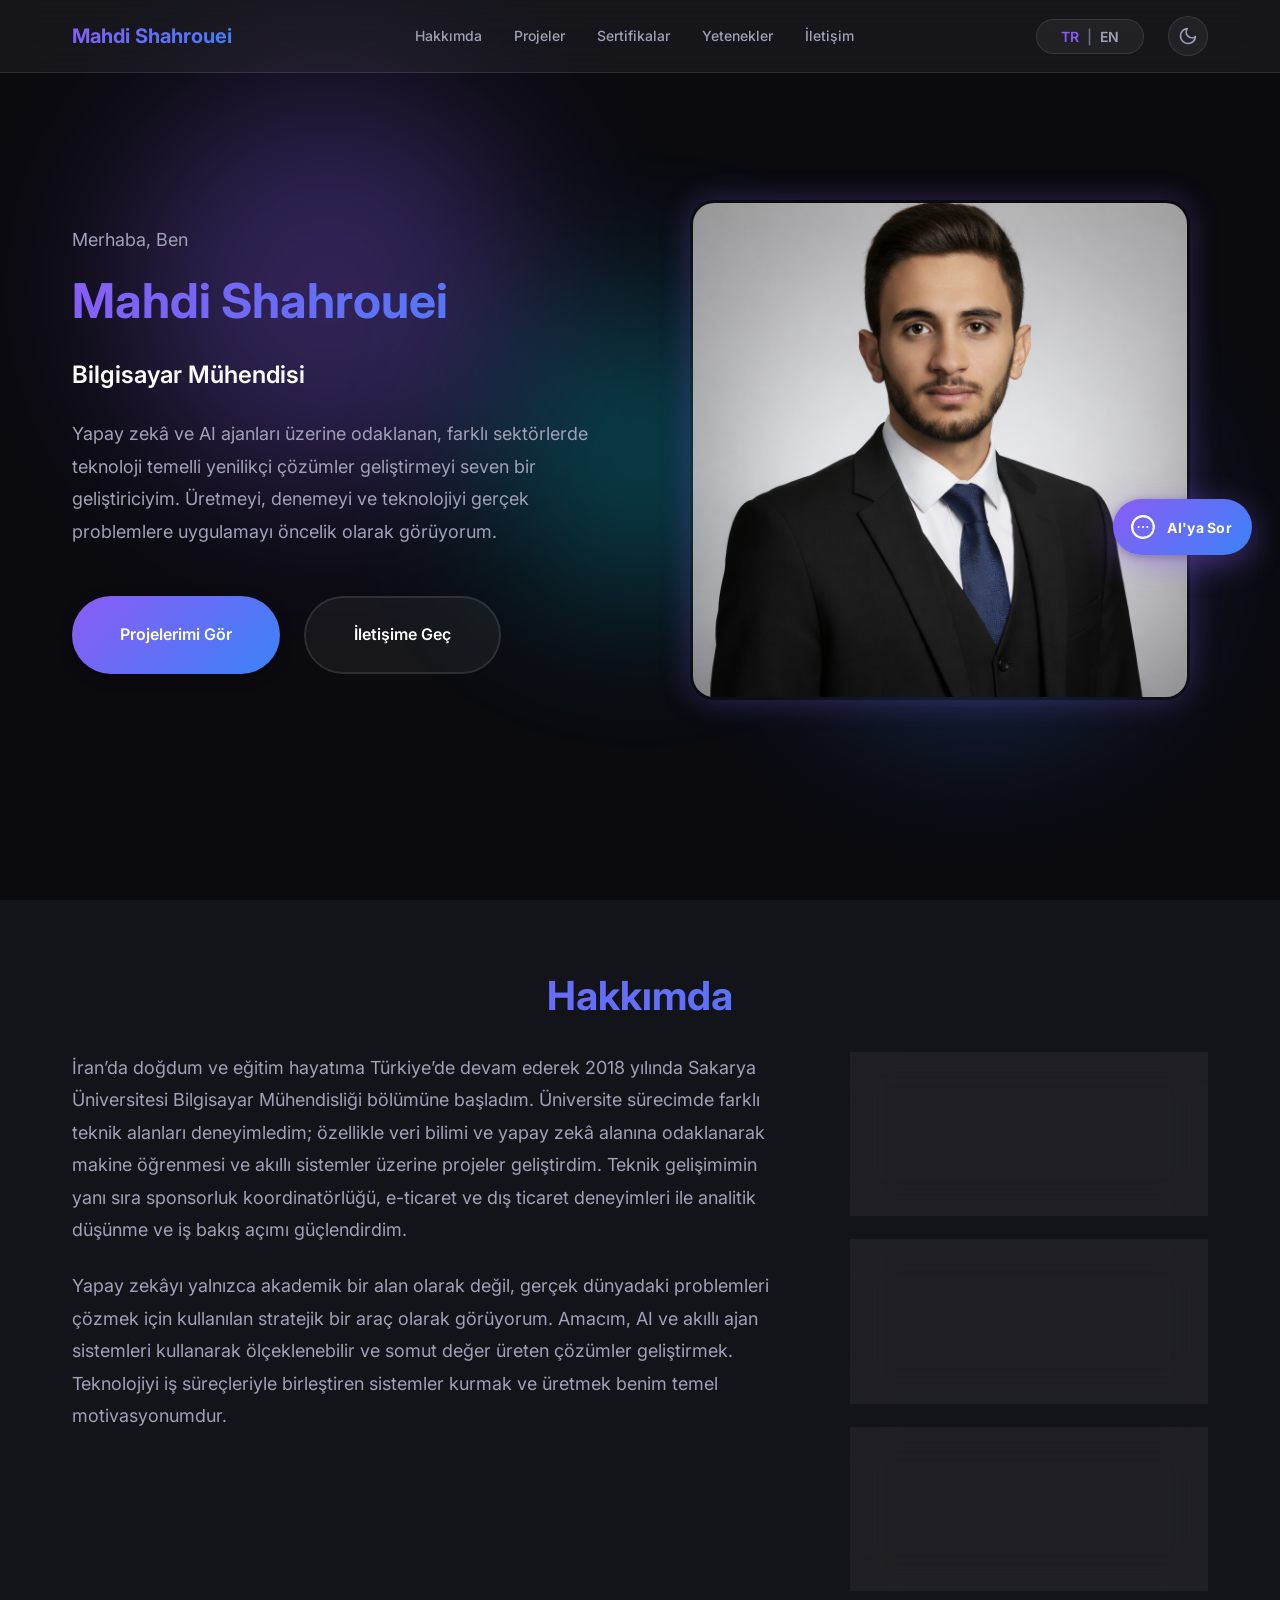
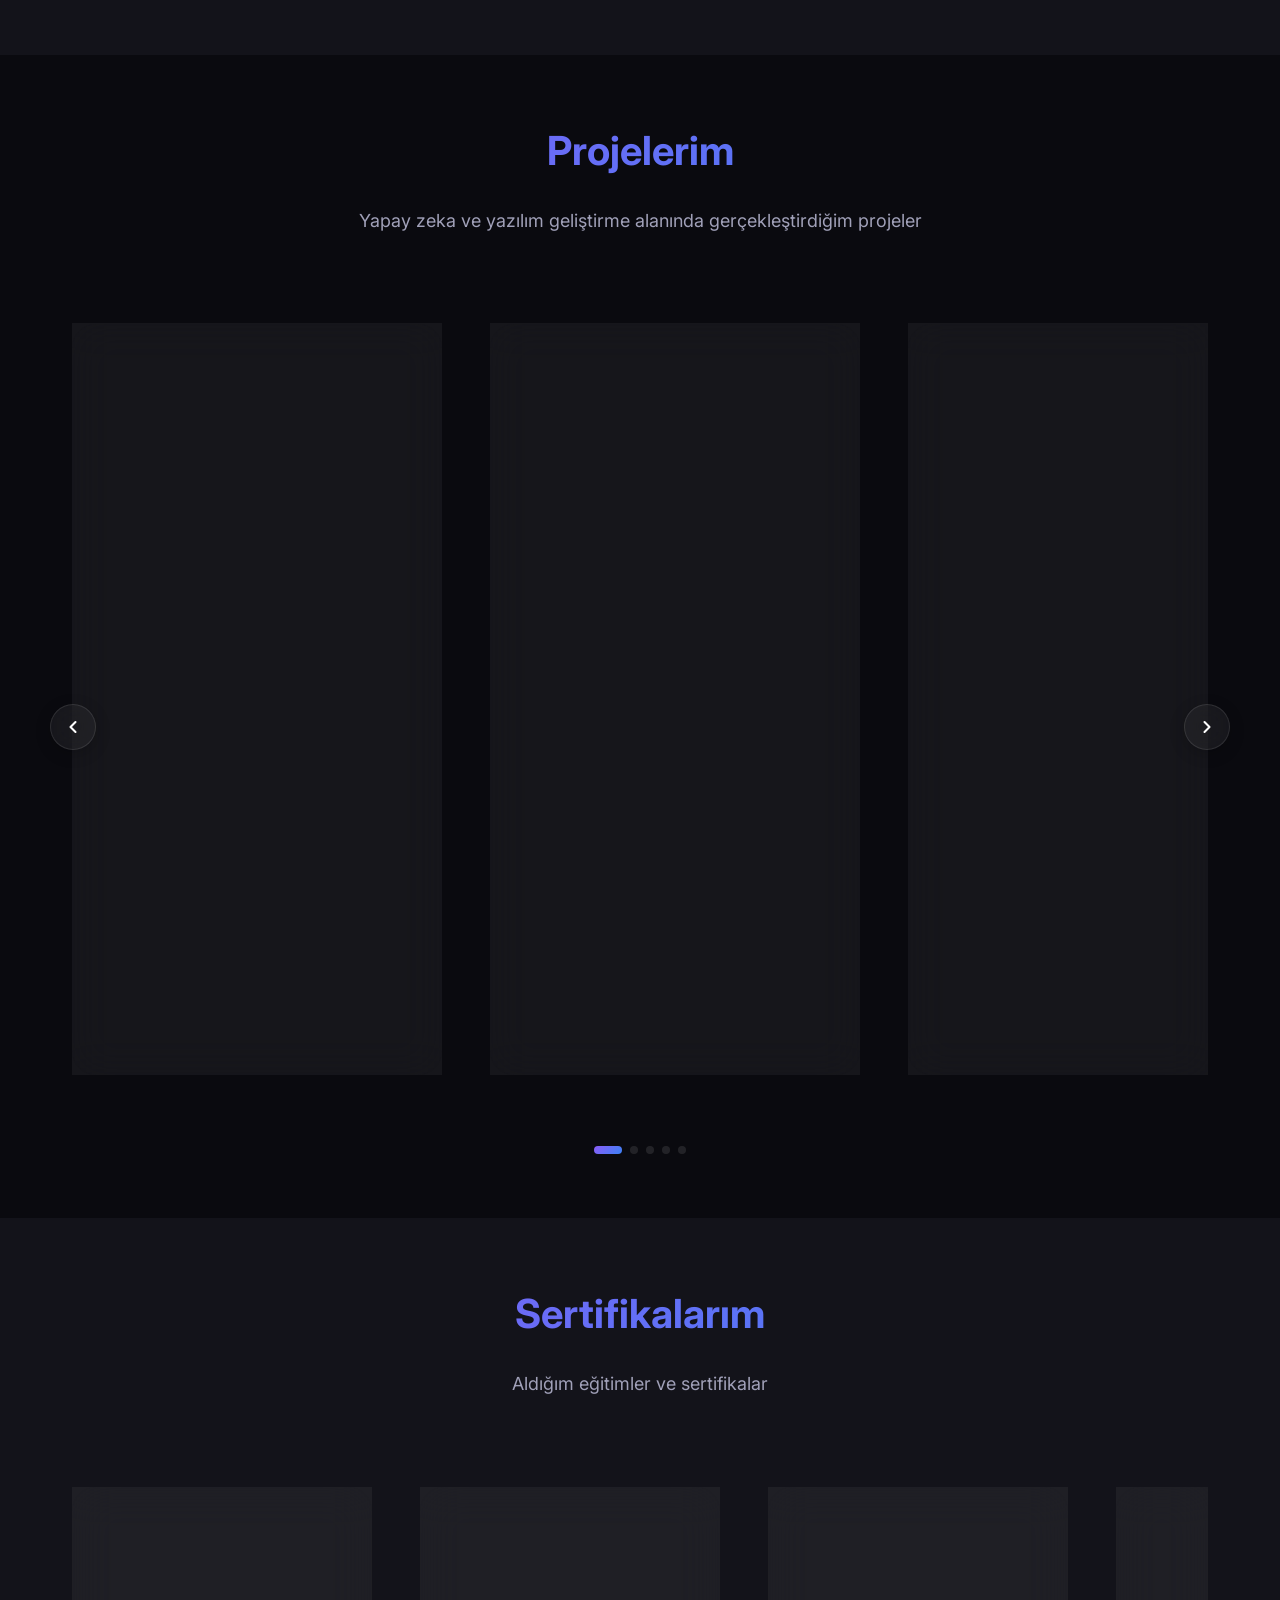
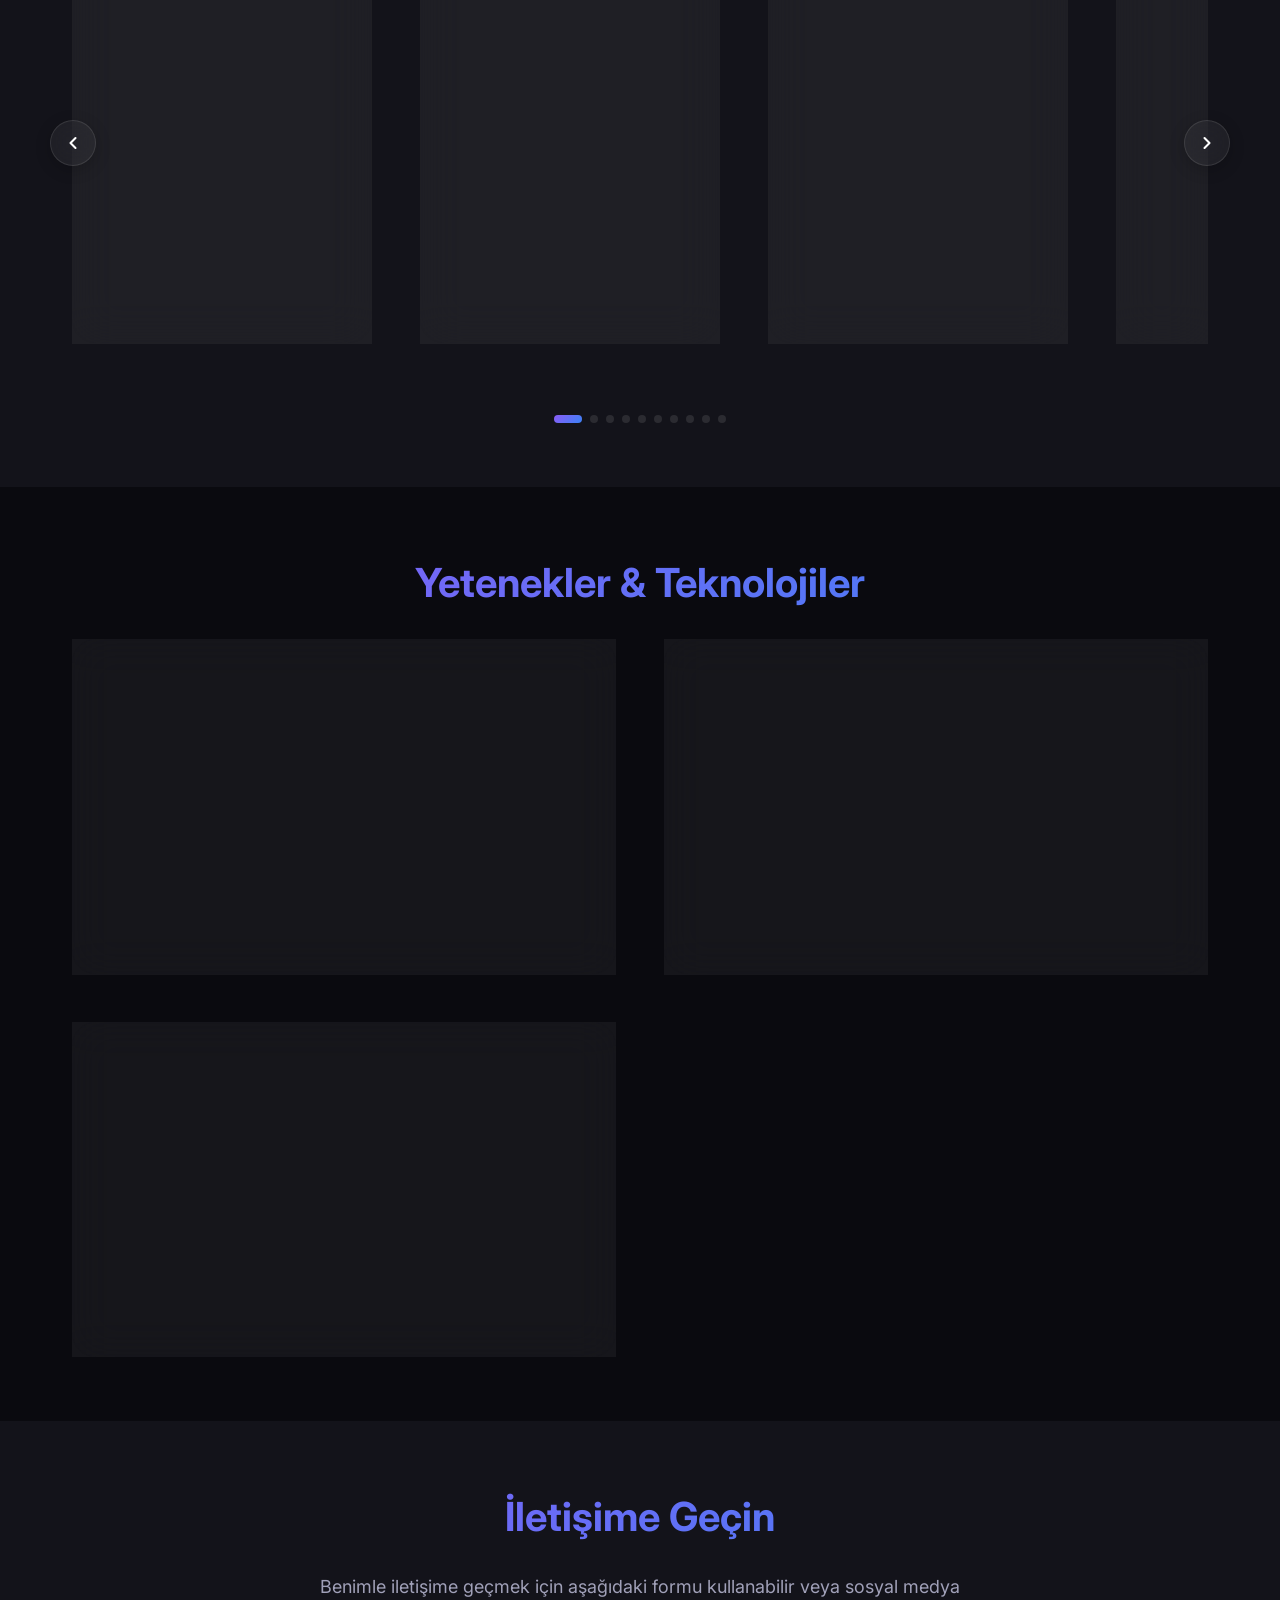
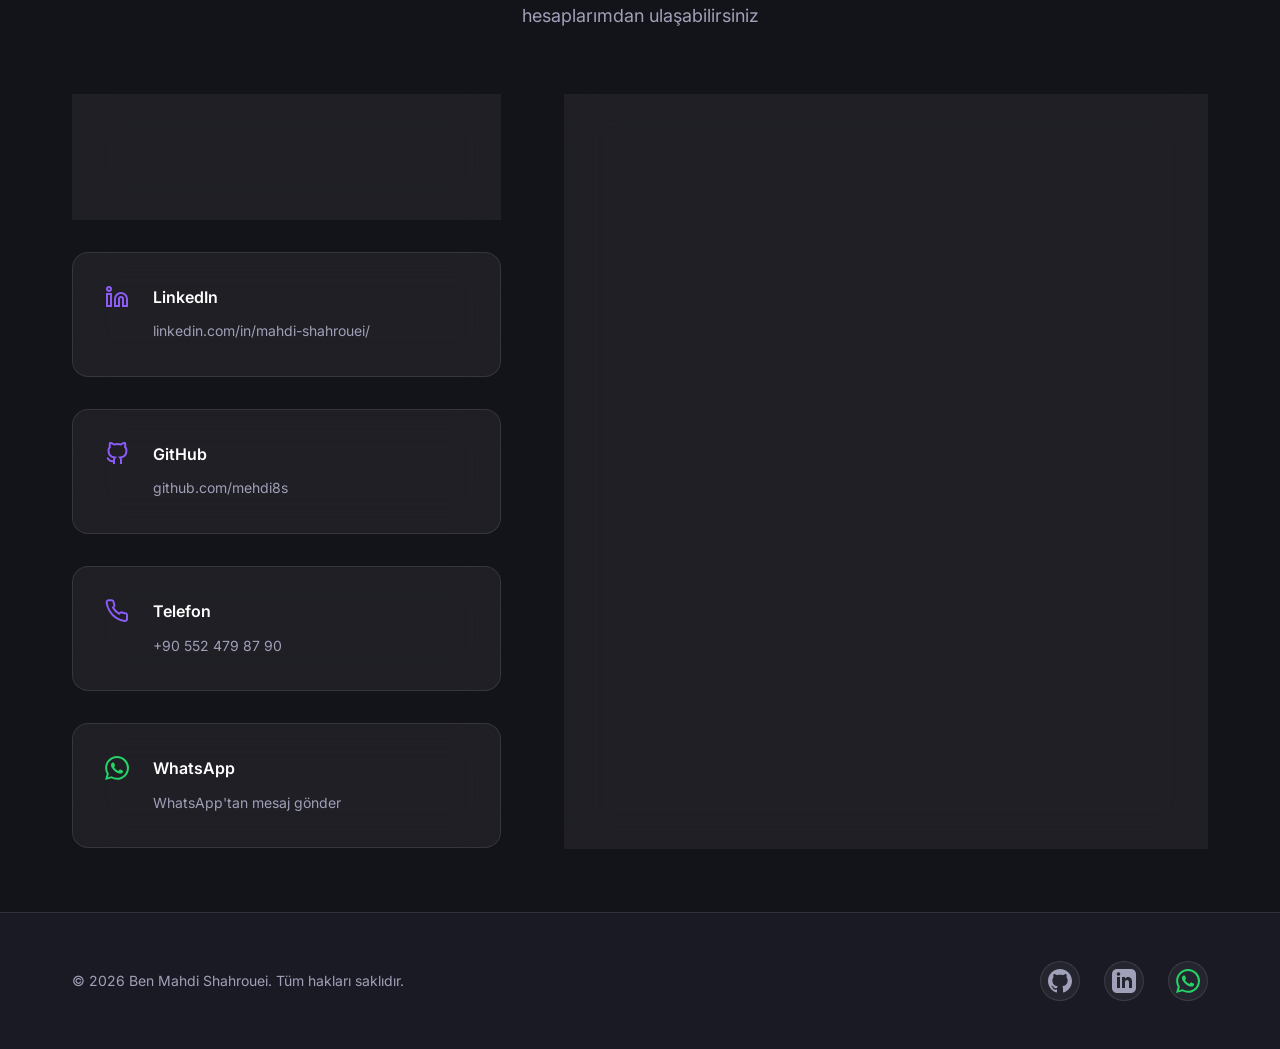
==== index.html @ 6c89ac2f "Add AI chat feature, new project images, and server.py" ====
<!DOCTYPE html>
<html lang="tr">

<head>
    <meta charset="UTF-8">
    <meta name="viewport" content="width=device-width, initial-scale=1.0">
    <meta name="description" content="Ben Mahdi Shahrouei - AI & Computer Engineering Portfolio">
    <meta name="keywords" content="AI, Artificial Intelligence, Machine Learning, Computer Engineering, Portfolio">
    <meta name="author" content="Ben Mahdi Shahrouei">
    <title>Mahdi Shahrouei | Computer Engineer Portfolio</title>

    <!-- Google Fonts -->
    <link rel="preconnect" href="https://fonts.googleapis.com">
    <link rel="preconnect" href="https://fonts.gstatic.com" crossorigin>
    <link href="https://fonts.googleapis.com/css2?family=Inter:wght@300;400;600;700&display=swap" rel="stylesheet">

    <!-- Stylesheet -->
    <link rel="stylesheet" href="styles.css">
</head>

<body>
    <!-- Navigation -->
    <nav class="navbar">
        <div class="container">
            <a href="#home" class="logo">
                <span class="logo-text">Mahdi Shahrouei</span>
            </a>

            <div class="nav-links">
                <a href="#about" data-tr="Hakkımda" data-en="About">Hakkımda</a>
                <a href="#projects" data-tr="Projeler" data-en="Projects">Projeler</a>
                <a href="#certificates" data-tr="Sertifikalar" data-en="Certificates">Sertifikalar</a>
                <a href="#skills" data-tr="Yetenekler" data-en="Skills">Yetenekler</a>
                <a href="#contact" data-tr="İletişim" data-en="Contact">İletişim</a>
            </div>

            <div class="nav-controls">
                <!-- Language Toggle -->
                <button class="lang-toggle" id="langToggle" aria-label="Change Language">
                    <span class="lang-option active" data-lang="tr">TR</span>
                    <span class="lang-divider">|</span>
                    <span class="lang-option" data-lang="en">EN</span>
                </button>

                <!-- Theme Toggle -->
                <button class="theme-toggle" id="themeToggle" aria-label="Toggle Theme">
                    <svg class="sun-icon" xmlns="http://www.w3.org/2000/svg" width="20" height="20" viewBox="0 0 24 24"
                        fill="none" stroke="currentColor" stroke-width="2" stroke-linecap="round"
                        stroke-linejoin="round">
                        <circle cx="12" cy="12" r="5"></circle>
                        <line x1="12" y1="1" x2="12" y2="3"></line>
                        <line x1="12" y1="21" x2="12" y2="23"></line>
                        <line x1="4.22" y1="4.22" x2="5.64" y2="5.64"></line>
                        <line x1="18.36" y1="18.36" x2="19.78" y2="19.78"></line>
                        <line x1="1" y1="12" x2="3" y2="12"></line>
                        <line x1="21" y1="12" x2="23" y2="12"></line>
                        <line x1="4.22" y1="19.78" x2="5.64" y2="18.36"></line>
                        <line x1="18.36" y1="5.64" x2="19.78" y2="4.22"></line>
                    </svg>
                    <svg class="moon-icon" xmlns="http://www.w3.org/2000/svg" width="20" height="20" viewBox="0 0 24 24"
                        fill="none" stroke="currentColor" stroke-width="2" stroke-linecap="round"
                        stroke-linejoin="round">
                        <path d="M21 12.79A9 9 0 1 1 11.21 3 7 7 0 0 0 21 12.79z"></path>
                    </svg>
                </button>

                <!-- Mobile Menu Toggle -->
                <button class="mobile-toggle" id="mobileToggle" aria-label="Toggle Menu">
                    <span></span>
                    <span></span>
                    <span></span>
                </button>
            </div>
        </div>
    </nav>

    <!-- Hero Section -->
    <section id="home" class="hero">
        <div class="container">
            <div class="hero-content">
                <div class="hero-text">
                    <h1 class="hero-title">
                        <span class="greeting" data-tr="Merhaba, Ben" data-en="Hi, I'm">Merhaba, Ben</span>
                        <span class="name"><!-- TODO: Add your full name here -->Mahdi Shahrouei</span>
                    </h1>
                    <h2 class="hero-subtitle" data-tr="Bilgisayar Mühendisi" data-en="Computer Engineer">
                        Bilgisayar Mühendisi
                    </h2>
                    <p class="hero-description"
                        data-tr="Yapay zekâ ve AI ajanları üzerine odaklanan, farklı sektörlerde teknoloji temelli yenilikçi çözümler geliştirmeyi seven bir geliştiriciyim. Üretmeyi, denemeyi ve teknolojiyi gerçek problemlere uygulamayı öncelik olarak görüyorum."
                        data-en="I am a developer focused on artificial intelligence and AI agents, passionate about building innovative, technology-driven solutions across different industries. I prioritize creating, experimenting, and applying technology to solve real-world problems.">
                        Yapay zekâ ve AI ajanları üzerine odaklanan, farklı sektörlerde teknoloji temelli yenilikçi
                        çözümler geliştirmeyi seven bir geliştiriciyim. Üretmeyi, denemeyi ve teknolojiyi gerçek
                        problemlere uygulamayı öncelik olarak görüyorum.
                    </p>
                    <div class="hero-buttons">
                        <a href="#projects" class="btn btn-primary" data-tr="Projelerimi Gör"
                            data-en="View My Projects">Projelerimi Gör</a>
                        <a href="#contact" class="btn btn-secondary" data-tr="İletişime Geç"
                            data-en="Get In Touch">İletişime Geç</a>
                    </div>
                </div>
                <div class="hero-image">
                    <!-- TODO: Add your professional photo here -->
                    <div class="image-placeholder">
                        <img src="assets/images/profile.png" alt="Ben Mahdi Shahrouei" class="profile-img">
                    </div>
                </div>
            </div>
        </div>
        <div class="hero-background">
            <div class="gradient-orb orb-1"></div>
            <div class="gradient-orb orb-2"></div>
            <div class="gradient-orb orb-3"></div>
        </div>
    </section>

    <!-- About Section -->
    <section id="about" class="about">
        <div class="container">
            <h2 class="section-title" data-tr="Hakkımda" data-en="About Me">Hakkımda</h2>
            <div class="about-content">
                <div class="about-text">
                    <p data-tr="İran’da doğdum ve eğitim hayatıma Türkiye’de devam ederek 2018 yılında Sakarya Üniversitesi Bilgisayar Mühendisliği bölümüne başladım. Üniversite sürecimde farklı teknik alanları deneyimledim; özellikle veri bilimi ve yapay zekâ alanına odaklanarak makine öğrenmesi ve akıllı sistemler üzerine projeler geliştirdim. Teknik gelişimimin yanı sıra sponsorluk koordinatörlüğü, e-ticaret ve dış ticaret deneyimleri ile analitik düşünme ve iş bakış açımı güçlendirdim."
                        data-en="I was born in Iran and continued my education in Turkey, starting my Computer Engineering degree at Sakarya University in 2018. Throughout my academic journey, I explored various technical fields, with a strong focus on Data Science and Artificial Intelligence. I developed projects in machine learning and intelligent systems, while also strengthening my analytical and business perspective through experiences in sponsorship coordination, e-commerce, and international trade.">
                        <!-- TODO: Add your about text in Turkish -->
                        Bilgisayar Mühendisliği bölümünde öğrenciyim ve yapay zeka alanında uzmanlaşmak istiyorum.
                        Makine öğrenmesi, derin öğrenme ve veri bilimi konularında kendimi geliştiriyorum.
                    </p>
                    <p data-tr="Yapay zekâyı yalnızca akademik bir alan olarak değil, gerçek dünyadaki problemleri çözmek için kullanılan stratejik bir araç olarak görüyorum. Amacım, AI ve akıllı ajan sistemleri kullanarak ölçeklenebilir ve somut değer üreten çözümler geliştirmek. Teknolojiyi iş süreçleriyle birleştiren sistemler kurmak ve üretmek benim temel motivasyonumdur."
                        data-en="I see artificial intelligence not merely as an academic discipline, but as a strategic tool for solving real-world problems. My goal is to build scalable, value-driven solutions using AI and intelligent agent systems. Designing systems that integrate technology with business processes and create measurable impact is my primary motivation.">
                        <!-- TODO: Add second paragraph in Turkish -->
                        Teorik bilgiyi pratiğe dönüştürmeyi seven, sürekli öğrenmeye açık ve takım çalışmasına yatkın
                        biriyim. Kariyerimde yapay zeka çözümleri geliştirerek topluma değer katmayı hedefliyorum.
                    </p>
                </div>
                <div class="about-stats">
                    <div class="stat-card">
                        <h3 class="stat-number"><!-- TODO: Add number of projects -->15+</h3>
                        <p class="stat-label" data-tr="Proje" data-en="Projects">Proje</p>
                    </div>
                    <div class="stat-card">
                        <h3 class="stat-number"><!-- TODO: Add number of certificates -->10+</h3>
                        <p class="stat-label" data-tr="Sertifika" data-en="Certificates">Sertifika</p>
                    </div>
                    <div class="stat-card">
                        <h3 class="stat-number"><!-- TODO: Add years of experience -->2+</h3>
                        <p class="stat-label" data-tr="Yıl Deneyim" data-en="Years Experience">Yıl Deneyim</p>
                    </div>
                </div>
            </div>
        </div>
    </section>

    <!-- Projects Section -->
    <section id="projects" class="projects">
        <div class="container">
            <h2 class="section-title" data-tr="Projelerim" data-en="My Projects">Projelerim</h2>
            <p class="section-subtitle" data-tr="Yapay zeka ve yazılım geliştirme alanında gerçekleştirdiğim projeler"
                data-en="Projects I've completed in AI and software development">
                Yapay zeka ve yazılım geliştirme alanında gerçekleştirdiğim projeler
            </p>

            <div class="projects-carousel-wrapper">
                <!-- Prev Button -->
                <button class="carousel-btn carousel-btn-prev" id="carouselPrev" aria-label="Previous">
                    <svg xmlns="http://www.w3.org/2000/svg" width="20" height="20" viewBox="0 0 24 24" fill="none"
                        stroke="currentColor" stroke-width="2.5" stroke-linecap="round" stroke-linejoin="round">
                        <polyline points="15 18 9 12 15 6"></polyline>
                    </svg>
                </button>

                <div class="projects-grid" id="projectsGrid">

                    <!-- Project Card 1 -->
                    <div class="project-card">
                        <div class="project-media">
                            <img src="assets/images/projects/intradia.png" alt="Project 1" class="project-img">
                        </div>
                        <div class="project-content">
                            <h3 class="project-title"
                                data-tr="Akıllı Dış Ticaret Platformu: Yapay Zekâ Tabanlı İhracat Karar Destek Sistemi"
                                data-en="Smart Foreign Trade Platform: AI-Powered Export Decision Support System">
                                Akıllı Dış Ticaret Platformu
                            </h3>
                            <p class="project-description"
                                data-tr="Dış ticaret alanında maliyetli ve zaman alan süreçleri, yapay zekâ ve veri bilimi yöntemleri kullanarak daha hızlı ve verimli hale getirdik. Özellikle toplantı özetleme, pazar analizi ve hedef pazar belirleme süreçlerinde otomasyon ve veri odaklı çözümler geliştirdik."
                                data-en="We optimized costly and time-consuming foreign trade processes by leveraging artificial intelligence and data science, making them faster and more efficient.">
                                Dış ticaret alanında maliyetli ve zaman alan süreçleri, yapay zekâ ve veri bilimi
                                yöntemleri kullanarak daha hızlı ve verimli hale getirdik.
                            </p>
                            <div class="project-tags">
                                <span class="tag">Python</span>
                                <span class="tag">TensorFlow</span>
                                <span class="tag">LangFlow</span>
                                <span class="tag">Pandas</span>
                            </div>
                            <div class="project-links">
                                <a href="https://github.com/mehdi8s/intradia.git" class="project-link" target="_blank">
                                    <svg xmlns="http://www.w3.org/2000/svg" width="18" height="18" viewBox="0 0 24 24"
                                        fill="none" stroke="currentColor" stroke-width="2">
                                        <path
                                            d="M9 19c-5 1.5-5-2.5-7-3m14 6v-3.87a3.37 3.37 0 0 0-.94-2.61c3.14-.35 6.44-1.54 6.44-7A5.44 5.44 0 0 0 20 4.77 5.07 5.07 0 0 0 19.91 1S18.73.65 16 2.48a13.38 13.38 0 0 0-7 0C6.27.65 5.09 1 5.09 1A5.07 5.07 0 0 0 5 4.77a5.44 5.44 0 0 0-1.5 3.78c0 5.42 3.3 6.61 6.44 7A3.37 3.37 0 0 0 9 18.13V22">
                                        </path>
                                    </svg>
                                    GitHub
                                </a>
                                <a href="assets/videos/intradiaVideo.mp4" class="project-link" target="_blank">
                                    <svg xmlns="http://www.w3.org/2000/svg" width="18" height="18" viewBox="0 0 24 24"
                                        fill="none" stroke="currentColor" stroke-width="2">
                                        <polygon points="23 7 16 12 23 17 23 7"></polygon>
                                        <rect x="1" y="5" width="15" height="14" rx="2" ry="2"></rect>
                                    </svg>
                                    <span data-tr="Demo" data-en="Demo">Demo</span>
                                </a>
                            </div>
                        </div>
                    </div>

                    <!-- Project Card 2 -->
                    <div class="project-card">
                        <div class="project-media">
                            <img src="assets/images/projects/p2.png" alt="Project 2" class="project-img">
                        </div>
                        <div class="project-content">
                            <h3 class="project-title"
                                data-tr="Toplantı Ses Kayıtlarını Özetleyen, Depolayan ve Raporlayan AI Ajanı"
                                data-en="Meeting Audio Summarization, Storage & Reporting AI Agent">
                                Toplantı AI Ajanı
                            </h3>
                            <p class="project-description"
                                data-tr="Fuar ve iş toplantılarındaki ses kayıtlarını otomatik olarak özetler, depolar ve raporlar; süreci hızlı, düzenli ve verimli hale getirir."
                                data-en="Automatically summarizes, stores, and reports meeting recordings from fairs and business events, making the process faster, more structured, and efficient.">
                                Fuar ve iş toplantılarındaki ses kayıtlarını otomatik olarak özetler, depolar ve
                                raporlar.
                            </p>
                            <div class="project-tags">
                                <span class="tag">AI Agent</span>
                                <span class="tag">Langflow</span>
                                <span class="tag">n8n</span>
                            </div>
                            <div class="project-links">
                                <button class="project-link" id="apiAccessBtn" onclick="copyApiCode()">
                                    <svg xmlns="http://www.w3.org/2000/svg" width="18" height="18" viewBox="0 0 24 24"
                                        fill="none" stroke="currentColor" stroke-width="2">
                                        <rect x="9" y="9" width="13" height="13" rx="2" ry="2"></rect>
                                        <path d="M5 15H4a2 2 0 0 1-2-2V4a2 2 0 0 1 2-2h9a2 2 0 0 1 2 2v1"></path>
                                    </svg>
                                    <span data-tr="API Erişim Kodu" data-en="API Access">API Erişim Kodu</span>
                                </button>
                            </div>
                        </div>
                    </div>

                    <!-- Project Card 3 -->
                    <div class="project-card">
                        <div class="project-media">
                            <img src="assets/images/projects/BigData.png" alt="Project 3" class="project-img">
                        </div>
                        <div class="project-content">
                            <h3 class="project-title" data-tr="Büyük veri ile Gerçek Zamanlı Maaş Analiz Pipeline"
                                data-en="Big Data Real-Time Salary Analytics Pipeline">
                                Proje Başlığı 3
                            </h3>
                            <p class="project-description"
                                data-tr="20.000 satırlık maaş verisini gerçek zamanlı işleyen bir büyük veri pipeline’ı. Kafka ile veri akışı sağlanmış, Spark Streaming ile analiz edilmiş, sonuçlar MySQL’de saklanarak Flask arayüzünde görselleştirilmiştir."
                                data-en="A real-time big data pipeline processing 20,000 salary records. Data is streamed via Kafka, analyzed with Spark Streaming, stored in MySQL, and visualized through a Flask interface.">
                                Proje açıklaması buraya gelecek.
                            </p>
                            <div class="project-tags">
                                <span class="tag">Kafka</span>
                                <span class="tag">Spark Streaming</span>
                                <span class="tag">Flask</span>
                                <span class="tag">MySQL</span>
                            </div>
                            <div class="project-links">
                                <a href="https://github.com/mehdi8s/Big-Data-Real-Time-Salary-Analytics-Pipeline"
                                    class="project-link" target="_blank">
                                    <svg xmlns="http://www.w3.org/2000/svg" width="18" height="18" viewBox="0 0 24 24"
                                        fill="none" stroke="currentColor" stroke-width="2">
                                        <path
                                            d="M9 19c-5 1.5-5-2.5-7-3m14 6v-3.87a3.37 3.37 0 0 0-.94-2.61c3.14-.35 6.44-1.54 6.44-7A5.44 5.44 0 0 0 20 4.77 5.07 5.07 0 0 0 19.91 1S18.73.65 16 2.48a13.38 13.38 0 0 0-7 0C6.27.65 5.09 1 5.09 1A5.07 5.07 0 0 0 5 4.77a5.44 5.44 0 0 0-1.5 3.78c0 5.42 3.3 6.61 6.44 7A3.37 3.37 0 0 0 9 18.13V22">
                                        </path>
                                    </svg>
                                    GitHub
                                </a>
                            </div>
                        </div>
                    </div>

                    <!-- Project Card 4 -->
                    <div class="project-card">
                        <div class="project-media">
                            <img src="assets/images/projects/m2.png" alt="Project 4" class="project-img">
                        </div>
                        <div class="project-content">
                            <h3 class="project-title" data-tr="Uçak Bileti Fiyat Tahmin Modeli"
                                data-en="Flight Ticket Price Prediction Model">
                                Proje Başlığı 4
                            </h3>
                            <p class="project-description"
                                data-tr="300.000 gözlem içeren uçuş verisi kullanılarak bilet fiyatlarını tahmin eden makine öğrenmesi modelleri geliştirildi. Random Forest ve XGBoost gibi algoritmalar Optuna ile optimize edildi; SHAP ve LIME yöntemleriyle model kararları analiz edildi."
                                data-en="Machine learning models were developed to predict flight ticket prices using a dataset of 300,000 records. Random Forest and XGBoost were optimized with Optuna, and model decisions were analyzed using SHAP and LIME for explainability.">
                                Proje açıklaması buraya gelecek.
                            </p>
                            <div class="project-tags">
                                <span class="tag">Machine Learning</span>
                                <span class="tag">XGBoost</span>
                                <span class="tag">Scikit-learn</span>
                                <span class="tag">Random Forest</span>
                                <span class="tag">Data Visualization</span>
                            </div>
                            <div class="project-links">
                                <a href="https://github.com/mehdi8s/Airline-Flight-Price-Prediction-Machine-learning-Project-"
                                    class="project-link" target="_blank">
                                    <svg xmlns="http://www.w3.org/2000/svg" width="18" height="18" viewBox="0 0 24 24"
                                        fill="none" stroke="currentColor" stroke-width="2">
                                        <path
                                            d="M9 19c-5 1.5-5-2.5-7-3m14 6v-3.87a3.37 3.37 0 0 0-.94-2.61c3.14-.35 6.44-1.54 6.44-7A5.44 5.44 0 0 0 20 4.77 5.07 5.07 0 0 0 19.91 1S18.73.65 16 2.48a13.38 13.38 0 0 0-7 0C6.27.65 5.09 1 5.09 1A5.07 5.07 0 0 0 5 4.77a5.44 5.44 0 0 0-1.5 3.78c0 5.42 3.3 6.61 6.44 7A3.37 3.37 0 0 0 9 18.13V22">
                                        </path>
                                    </svg>
                                    GitHub
                                </a>
                            </div>
                        </div>
                    </div>

                    <!-- Project Card 5 -->
                    <div class="project-card">
                        <div class="project-media" style="cursor:pointer;"
                            onclick="openVideoModal('assets/images/projects/Iot.mp4', 'Görüntü İşleme Tabanlı Akıllı Ev Otomasyon Sistemi Demo')">
                            <video class="project-img" src="assets/images/projects/Iot.mp4" muted preload="metadata"
                                style="pointer-events:none;"></video>
                            <div class="project-media-play-overlay">
                                <svg xmlns="http://www.w3.org/2000/svg" width="52" height="52" viewBox="0 0 24 24"
                                    fill="white" stroke="white" stroke-width="1">
                                    <circle cx="12" cy="12" r="11" fill="rgba(0,0,0,0.55)"
                                        stroke="rgba(255,255,255,0.8)" stroke-width="1.5" />
                                    <polygon points="10,8 17,12 10,16" fill="white" />
                                </svg>
                            </div>
                        </div>
                        <div class="project-content">
                            <h3 class="project-title" data-tr="Görüntü İşleme Tabanlı Akıllı Ev Otomasyon Sistemi"
                                data-en="Computer Vision-Based Smart Home Automation System">
                                Proje Başlığı 5
                            </h3>
                            <p class="project-description"
                                data-tr="MediaPipe ve OpenCV kullanılarak el hareketlerini algılayan ve ESP8266 üzerinden ev cihazlarını kontrol eden bir IoT akıllı ev sistemi geliştirildi. Sistem Firebase ile entegre edilerek cihazların gerçek zamanlı kontrolü ve izlenmesi sağlandı."
                                data-en="An IoT smart home system that detects hand gestures using MediaPipe and OpenCV and controls home devices via ESP8266. Firebase integration enables real-time monitoring and remote device control.">
                                Proje açıklaması buraya gelecek.
                            </p>
                            <div class="project-tags">
                                <span class="tag">MediaPipe</span>
                                <span class="tag">OpenCV</span>
                                <span class="tag">Firebase Realtime Database</span>
                                <span class="tag">ESP8266 (NodeMCU)</span>
                            </div>
                            <div class="project-links">
                                <button class="project-link"
                                    onclick="openVideoModal('assets/images/projects/Iot.mp4', 'Görüntü İşleme Tabanlı Akıllı Ev Otomasyon Sistemi Demo')">
                                    <svg xmlns="http://www.w3.org/2000/svg" width="18" height="18" viewBox="0 0 24 24"
                                        fill="none" stroke="currentColor" stroke-width="2">
                                        <polygon points="23 7 16 12 23 17 23 7"></polygon>
                                        <rect x="1" y="5" width="15" height="14" rx="2" ry="2"></rect>
                                    </svg>
                                    <span data-tr="Demo" data-en="Demo">Demo</span>
                                </button>
                            </div>
                        </div>
                    </div>

                    <!-- Project Card 5 -->
                    <div class="project-card">
                        <div class="project-media">
                            <img src="assets/images/projects/Kesim.png" alt="Project 4" class="project-img">
                        </div>
                        <div class="project-content">
                            <h3 class="project-title" data-tr="AI Destekli Saç Modeli ve Renk Öneri Web Uygulaması"
                                data-en="AI-Powered Hairstyle and Color Recommendation Web Application">
                                Proje Başlığı 5
                            </h3>
                            <p class="project-description"
                                data-tr="ASP.NET Core MVC kullanılarak geliştirilen bu web uygulaması, kullanıcıların yüklediği fotoğrafları yapay zeka ile analiz ederek yüz özelliklerine uygun saç modeli ve renk önerileri sunar. Sistem, SQL Server veritabanı ile entegre edilerek kullanıcı ve öneri verilerini yönetir."
                                data-en="A web application built with ASP.NET Core MVC that analyzes user-uploaded photos using AI to recommend suitable hairstyles and colors. The system integrates with SQL Server to manage user and recommendation data.">
                                Proje açıklaması buraya gelecek.
                            </p>
                            <div class="project-tags">
                                <span class="tag">TensorFlow</span>
                                <span class="tag">PyTorch</span>
                                <span class="tag">Microsoft SQL Server</span>
                                <span class="tag">ASP.NET Core 8 MVC</span>
                            </div>
                            <div class="project-links">
                                <a href="https://github.com/mehdi8s/AI-Powered-Hairstyle-and-Color-Recommendation-Web-Application"
                                    class="project-link" target="_blank">
                                    <svg xmlns="http://www.w3.org/2000/svg" width="18" height="18" viewBox="0 0 24 24"
                                        fill="none" stroke="currentColor" stroke-width="2">
                                        <path
                                            d="M9 19c-5 1.5-5-2.5-7-3m14 6v-3.87a3.37 3.37 0 0 0-.94-2.61c3.14-.35 6.44-1.54 6.44-7A5.44 5.44 0 0 0 20 4.77 5.07 5.07 0 0 0 19.91 1S18.73.65 16 2.48a13.38 13.38 0 0 0-7 0C6.27.65 5.09 1 5.09 1A5.07 5.07 0 0 0 5 4.77a5.44 5.44 0 0 0-1.5 3.78c0 5.42 3.3 6.61 6.44 7A3.37 3.37 0 0 0 9 18.13V22">
                                        </path>
                                    </svg>
                                    GitHub
                                </a>
                            </div>
                        </div>
                    </div>

                    <!-- Project Card 6 -->
                    <div class="project-card">
                        <div class="project-media">
                            <img src="assets/images/projects/Hospital.jpeg" alt="Project 4" class="project-img">
                        </div>
                        <div class="project-content">
                            <h3 class="project-title" data-tr="Hastane Veri Tabanı Yönetim Sistemi"
                                data-en="Hospital Database Management System">
                                Proje Başlığı 4
                            </h3>
                            <p class="project-description"
                                data-tr="Hastane personeli, maaş, vardiya ve uzmanlık bilgilerini yönetmek için ilişkisel bir veritabanı sistemi tasarlandı. Sistem, stored procedure, trigger ve fonksiyonlar kullanılarak veri bütünlüğü, otomasyon ve analiz süreçlerini destekleyecek şekilde geliştirildi."
                                data-en="A relational database system designed to manage hospital staff, salaries, shifts, and specialization data. The system includes stored procedures, triggers, and functions to ensure data integrity and automate database operations.">
                                Proje açıklaması buraya gelecek.
                            </p>
                            <div class="project-tags">
                                <span class="tag">PostgreSQL</span>
                                <span class="tag">Relational Database Design</span>
                            </div>
                            <div class="project-links">
                                <a href="https://github.com/mehdi8s/hospital-database-management-system-project"
                                    class="project-link" target="_blank">
                                    <svg xmlns="http://www.w3.org/2000/svg" width="18" height="18" viewBox="0 0 24 24"
                                        fill="none" stroke="currentColor" stroke-width="2">
                                        <path
                                            d="M9 19c-5 1.5-5-2.5-7-3m14 6v-3.87a3.37 3.37 0 0 0-.94-2.61c3.14-.35 6.44-1.54 6.44-7A5.44 5.44 0 0 0 20 4.77 5.07 5.07 0 0 0 19.91 1S18.73.65 16 2.48a13.38 13.38 0 0 0-7 0C6.27.65 5.09 1 5.09 1A5.07 5.07 0 0 0 5 4.77a5.44 5.44 0 0 0-1.5 3.78c0 5.42 3.3 6.61 6.44 7A3.37 3.37 0 0 0 9 18.13V22">
                                        </path>
                                    </svg>
                                    GitHub
                                </a>
                            </div>
                        </div>
                    </div>


                </div><!-- /projects-grid -->

                <!-- Next Button -->
                <button class="carousel-btn carousel-btn-next" id="carouselNext" aria-label="Next">
                    <svg xmlns="http://www.w3.org/2000/svg" width="20" height="20" viewBox="0 0 24 24" fill="none"
                        stroke="currentColor" stroke-width="2.5" stroke-linecap="round" stroke-linejoin="round">
                        <polyline points="9 18 15 12 9 6"></polyline>
                    </svg>
                </button>

                <!-- Dot indicators -->
                <div class="carousel-dots" id="carouselDots">
                    <button class="carousel-dot active" data-index="0"></button>
                    <button class="carousel-dot" data-index="1"></button>
                    <button class="carousel-dot" data-index="2"></button>
                    <button class="carousel-dot" data-index="3"></button>
                    <button class="carousel-dot" data-index="4"></button>
                </div>
            </div><!-- /projects-carousel-wrapper -->
        </div>
    </section>

    <!-- Certificates Section -->
    <section id="certificates" class="certificates">
        <div class="container">
            <h2 class="section-title" data-tr="Sertifikalarım" data-en="My Certificates">Sertifikalarım</h2>
            <p class="section-subtitle" data-tr="Aldığım eğitimler ve sertifikalar"
                data-en="Training and certifications I've earned">
                Aldığım eğitimler ve sertifikalar
            </p>

            <div class="certs-carousel-wrapper">
                <!-- Prev Button -->
                <button class="carousel-btn carousel-btn-prev" id="certsPrev" aria-label="Previous">
                    <svg xmlns="http://www.w3.org/2000/svg" width="20" height="20" viewBox="0 0 24 24" fill="none"
                        stroke="currentColor" stroke-width="2.5" stroke-linecap="round" stroke-linejoin="round">
                        <polyline points="15 18 9 12 15 6"></polyline>
                    </svg>
                </button>

                <div class="certificates-grid" id="certsGrid">

                    <!-- Certificate Card 1 -->
                    <div class="certificate-card">
                        <div class="certificate-image">
                            <img src="assets/images/CS50xSERTIFICATE.png" alt="Certificate 1">
                        </div>
                        <div class="certificate-content">
                            <h3 class="certificate-title" data-tr="CS50X: Bilgisayar Bilimine Giriş Sertifikası"
                                data-en="CS50X: Introduction to Computer Science Certificate">
                                CS50X: Bilgisayar Bilimine Giriş
                            </h3>
                            <p class="certificate-issuer">Harvard University</p>
                            <p class="certificate-date">Sep 2023</p>
                            <button class="certificate-link"
                                onclick="openCertModal('assets/images/CS50xSERTIFICATE.png', 'CS50X: Bilgisayar Bilimine Giriş Sertifikası')"
                                data-tr="Görüntüle" data-en="View">
                                <svg xmlns="http://www.w3.org/2000/svg" width="14" height="14" viewBox="0 0 24 24"
                                    fill="none" stroke="currentColor" stroke-width="2.5" stroke-linecap="round"
                                    stroke-linejoin="round">
                                    <path d="M1 12s4-8 11-8 11 8 11 8-4 8-11 8-11-8-11-8z" />
                                    <circle cx="12" cy="12" r="3" />
                                </svg>
                                Görüntüle
                            </button>
                        </div>
                    </div>

                    <!-- Certificate Card 2 -->
                    <div class="certificate-card">
                        <div class="certificate-image">
                            <img src="assets/images/s2.png" alt="Certificate 2">
                        </div>
                        <div class="certificate-content">
                            <h3 class="certificate-title" data-tr="Python for Data Science, AI & Development"
                                data-en="Python for Data Science, AI & Development">
                            </h3>
                            <p class="certificate-issuer">Coursera / IBM</p>
                            <p class="certificate-date">Dec 2024</p>
                            <button class="certificate-link"
                                onclick="openCertModal('assets/images/s2.png', 'Python for Data Science, AI & Development')"
                                data-tr="Görüntüle" data-en="View">
                                <svg xmlns="http://www.w3.org/2000/svg" width="14" height="14" viewBox="0 0 24 24"
                                    fill="none" stroke="currentColor" stroke-width="2.5" stroke-linecap="round"
                                    stroke-linejoin="round">
                                    <path d="M1 12s4-8 11-8 11 8 11 8-4 8-11 8-11-8-11-8z" />
                                    <circle cx="12" cy="12" r="3" />
                                </svg>
                                Görüntüle
                            </button>
                        </div>
                    </div>

                    <!-- Certificate Card 3 -->
                    <div class="certificate-card">
                        <div class="certificate-image ">
                            <img src="assets/images/s3.png" alt="Certificate 3">
                        </div>
                        <div class="certificate-content">
                            <h3 class="certificate-title" data-tr="Makine Öğrenmesi" data-en="Machine Learning">
                            </h3>
                            <p class="certificate-issuer">TÜRKİYE CUMHURİYETİ CUMHURBAŞKANLIĞI DİJİTAL DÖNÜŞÜM OFİSİ</p>
                            <p class="certificate-date">May 2024</p>
                            <button class="certificate-link"
                                onclick="openCertModal('assets/images/s3.png', 'Makine Öğrenmesi')" data-tr="Görüntüle"
                                data-en="View">
                                <svg xmlns="http://www.w3.org/2000/svg" width="14" height="14" viewBox="0 0 24 24"
                                    fill="none" stroke="currentColor" stroke-width="2.5" stroke-linecap="round"
                                    stroke-linejoin="round">
                                    <path d="M1 12s4-8 11-8 11 8 11 8-4 8-11 8-11-8-11-8z" />
                                    <circle cx="12" cy="12" r="3" />
                                </svg>
                                Görüntüle
                            </button>
                        </div>
                    </div>

                    <!-- Certificate Card 4 -->
                    <div class="certificate-card">
                        <div class="certificate-image ">
                            <img src="assets/images/s4.png" alt="Certificate 4">
                        </div>
                        <div class="certificate-content">
                            <h3 class="certificate-title" data-tr="ARTIFICIAL INTELLINGANCE FROM A TO Z"
                                data-en="ARTIFICIAL INTELLINGANCE FROM A TO Z">
                                Sertifika Adı 4
                            </h3>
                            <p class="certificate-issuer">EMIR KABIR UNIVERSITY OF TECHNOLOGY</p>
                            <p class="certificate-date">Aug 2024</p>
                            <button class="certificate-link"
                                onclick="openCertModal('assets/images/s4.png', 'Artificial Intelligence From A To Z')"
                                data-tr="Görüntüle" data-en="View">
                                <svg xmlns="http://www.w3.org/2000/svg" width="14" height="14" viewBox="0 0 24 24"
                                    fill="none" stroke="currentColor" stroke-width="2.5" stroke-linecap="round"
                                    stroke-linejoin="round">
                                    <path d="M1 12s4-8 11-8 11 8 11 8-4 8-11 8-11-8-11-8z" />
                                    <circle cx="12" cy="12" r="3" />
                                </svg>
                                Görüntüle
                            </button>
                        </div>
                    </div>

                    <!-- Certificate Card 5 -->
                    <div class="certificate-card">
                        <div class="certificate-image ">
                            <img src="assets/images/musiad.png" alt="Certificate 5">
                        </div>
                        <div class="certificate-content">
                            <h3 class="certificate-title" data-tr="Uygulamalı Dış Ticaret Eğitimi"
                                data-en="Applied Foreign Trade Training">
                                Uygulamalı Dış Ticaret Eğitimi
                            </h3>
                            <p class="certificate-issuer">İstanbul Ticaret Üniversitesi - Genç Müsiad</p>
                            <p class="certificate-date">Feb 2025</p>
                            <button class="certificate-link"
                                onclick="openCertModal('assets/images/musiad.png', 'Uygulamalı Dış Ticaret Eğitimi')"
                                data-tr="Görüntüle" data-en="View">
                                <svg xmlns="http://www.w3.org/2000/svg" width="14" height="14" viewBox="0 0 24 24"
                                    fill="none" stroke="currentColor" stroke-width="2.5" stroke-linecap="round"
                                    stroke-linejoin="round">
                                    <path d="M1 12s4-8 11-8 11 8 11 8-4 8-11 8-11-8-11-8z" />
                                    <circle cx="12" cy="12" r="3" />
                                </svg>
                                Görüntüle
                            </button>
                        </div>
                    </div>

                    <!-- Certificate Card 6 -->
                    <div class="certificate-card">
                        <div class="certificate-image ">
                            <img src="assets/images/ismek.png" alt="Certificate 6">
                        </div>
                        <div class="certificate-content">
                            <h3 class="certificate-title" data-tr="English Pre-Intermediate Certificate"
                                data-en="English Pre-Intermediate Certificate">
                                English Pre-Intermediate Certificate
                            </h3>
                            <p class="certificate-issuer">İsmek</p>
                            <p class="certificate-date">July 2023</p>
                            <button class="certificate-link"
                                onclick="openCertModal('assets/images/ismek.png', 'English Pre-Intermediate Certificate')"
                                data-tr="Görüntüle" data-en="View">
                                <svg xmlns="http://www.w3.org/2000/svg" width="14" height="14" viewBox="0 0 24 24"
                                    fill="none" stroke="currentColor" stroke-width="2.5" stroke-linecap="round"
                                    stroke-linejoin="round">
                                    <path d="M1 12s4-8 11-8 11 8 11 8-4 8-11 8-11-8-11-8z" />
                                    <circle cx="12" cy="12" r="3" />
                                </svg>
                                Görüntüle
                            </button>
                        </div>
                    </div>

                    <!-- Certificate Card 7 -->
                    <div class="certificate-card">
                        <div class="certificate-image ">
                            <img src="assets/images/derin.png" alt="Certificate 7">
                        </div>
                        <div class="certificate-content">
                            <h3 class="certificate-title" data-tr="Dern Öğrenme le Görüntü İşleme"
                                data-en="Deep Learning for Computer Vision">
                                Sertifika Adı 7
                            </h3>
                            <p class="certificate-issuer">TÜRKİYE CUMHURİYETİ CUMHURBAŞKANLIĞI DİJİTAL DÖNÜŞÜM OFİSİ</p>
                            <p class="certificate-date">Aug 2024</p>
                            <button class="certificate-link"
                                onclick="openCertModal('assets/images/derin.png', 'Derin Öğrenme ile Görüntü İşleme')"
                                data-tr="Görüntüle" data-en="View">
                                <svg xmlns="http://www.w3.org/2000/svg" width="14" height="14" viewBox="0 0 24 24"
                                    fill="none" stroke="currentColor" stroke-width="2.5" stroke-linecap="round"
                                    stroke-linejoin="round">
                                    <path d="M1 12s4-8 11-8 11 8 11 8-4 8-11 8-11-8-11-8z" />
                                    <circle cx="12" cy="12" r="3" />
                                </svg>
                                Görüntüle
                            </button>
                        </div>
                    </div>

                    <!-- Certificate Card 8 -->
                    <div class="certificate-card">
                        <div class="certificate-image ">
                            <img src="assets/images/tools.png" alt="Certificate 8">
                        </div>
                        <div class="certificate-content">
                            <h3 class="certificate-title" data-tr="Tools for Data Science"
                                data-en="Tools for Data Science">
                                Tools for Data Science
                            </h3>
                            <p class="certificate-issuer">Coursera / IBM</p>
                            <p class="certificate-date">Jun 2024</p>
                            <button class="certificate-link"
                                onclick="openCertModal('assets/images/tools.png', 'Tools for Data Science')"
                                data-tr="Görüntüle" data-en="View">
                                <svg xmlns="http://www.w3.org/2000/svg" width="14" height="14" viewBox="0 0 24 24"
                                    fill="none" stroke="currentColor" stroke-width="2.5" stroke-linecap="round"
                                    stroke-linejoin="round">
                                    <path d="M1 12s4-8 11-8 11 8 11 8-4 8-11 8-11-8-11-8z" />
                                    <circle cx="12" cy="12" r="3" />
                                </svg>
                                Görüntüle
                            </button>
                        </div>
                    </div>

                    <!-- Certificate Card 9 -->
                    <div class="certificate-card">
                        <div class="certificate-image ">
                            <img src="assets/images/met.png" alt="Certificate 9">
                        </div>
                        <div class="certificate-content">
                            <h3 class="certificate-title" data-tr="Data Science Methodology"
                                data-en="Data Science Methodology">
                                Data Science Methodology
                            </h3>
                            <p class="certificate-issuer">Coursera / IBM</p>
                            <p class="certificate-date">July 2024</p>
                            <button class="certificate-link"
                                onclick="openCertModal('assets/images/met.png', 'Data Science Methodology')"
                                data-tr="Görüntüle" data-en="View">
                                <svg xmlns="http://www.w3.org/2000/svg" width="14" height="14" viewBox="0 0 24 24"
                                    fill="none" stroke="currentColor" stroke-width="2.5" stroke-linecap="round"
                                    stroke-linejoin="round">
                                    <path d="M1 12s4-8 11-8 11 8 11 8-4 8-11 8-11-8-11-8z" />
                                    <circle cx="12" cy="12" r="3" />
                                </svg>
                                Görüntüle
                            </button>
                        </div>
                    </div>

                    <!-- Certificate Card 10 -->
                    <div class="certificate-card">
                        <div class="certificate-image ">
                            <img src="assets/images/data.png" alt="Certificate 9">
                        </div>
                        <div class="certificate-content">
                            <h3 class="certificate-title" data-tr="What is Data Science?"
                                data-en="What is Data Science?">
                                What is Data Science?
                            </h3>
                            <p class="certificate-issuer">Coursera / IBM</p>
                            <p class="certificate-date">Apr 2024</p>
                            <button class="certificate-link"
                                onclick="openCertModal('assets/images/data.png', 'What is Data Science?')"
                                data-tr="Görüntüle" data-en="View">
                                <svg xmlns="http://www.w3.org/2000/svg" width="14" height="14" viewBox="0 0 24 24"
                                    fill="none" stroke="currentColor" stroke-width="2.5" stroke-linecap="round"
                                    stroke-linejoin="round">
                                    <path d="M1 12s4-8 11-8 11 8 11 8-4 8-11 8-11-8-11-8z" />
                                    <circle cx="12" cy="12" r="3" />
                                </svg>
                                Görüntüle
                            </button>
                        </div>
                    </div>

                    <!-- Certificate Card 11 -->
                    <div class="certificate-card">
                        <div class="certificate-image ">
                            <img src="assets/images/Ef set.png" alt="Certificate 9">
                        </div>
                        <div class="certificate-content">
                            <h3 class="certificate-title" data-tr="EF SET English B2"
                                data-en="EF SET English B2 Certificate">
                                EF SET English B2 Certificate
                            </h3>
                            <p class="certificate-issuer">EF SET</p>
                            <p class="certificate-date">June 2024</p>
                            <button class="certificate-link"
                                onclick="openCertModal('assets/images/Ef set.png', 'EF SET English B2 Certificate')"
                                data-tr="Görüntüle" data-en="View">
                                <svg xmlns="http://www.w3.org/2000/svg" width="14" height="14" viewBox="0 0 24 24"
                                    fill="none" stroke="currentColor" stroke-width="2.5" stroke-linecap="round"
                                    stroke-linejoin="round">
                                    <path d="M1 12s4-8 11-8 11 8 11 8-4 8-11 8-11-8-11-8z" />
                                    <circle cx="12" cy="12" r="3" />
                                </svg>
                                Görüntüle
                            </button>
                        </div>
                    </div>

                    <!-- Certificate Card 12 -->
                    <div class="certificate-card">
                        <div class="certificate-image ">
                            <img src="assets/images/tiv.png" alt="Certificate 9">
                        </div>
                        <div class="certificate-content">
                            <h3 class="certificate-title"
                                data-tr=" İHRACAT SÜREÇLERİ VE DEVLET DESTEKLERİ EĞİTİM PROGRAMI"
                                data-en="EXPORT PROCESSES AND GOVERNMENT SUPPORT TRAINING PROGRAM">
                                İHRACAT SÜREÇLERİ VE DEVLET DESTEKLERİ EĞİTİM PROGRAMI
                            </h3>
                            <p class="certificate-issuer">Ticaret Bakanlığı</p>
                            <p class="certificate-date">Apr 2024</p>
                            <button class="certificate-link"
                                onclick="openCertModal('assets/images/tiv.png', 'İhracat Süreçleri ve Devlet Destekleri Eğitim Programı')"
                                data-tr="Görüntüle" data-en="View">
                                <svg xmlns="http://www.w3.org/2000/svg" width="14" height="14" viewBox="0 0 24 24"
                                    fill="none" stroke="currentColor" stroke-width="2.5" stroke-linecap="round"
                                    stroke-linejoin="round">
                                    <path d="M1 12s4-8 11-8 11 8 11 8-4 8-11 8-11-8-11-8z" />
                                    <circle cx="12" cy="12" r="3" />
                                </svg>
                                Görüntüle
                            </button>
                        </div>
                    </div>

                </div><!-- /certificates-grid -->

                <!-- Next Button -->
                <button class="carousel-btn carousel-btn-next" id="certsNext" aria-label="Next">
                    <svg xmlns="http://www.w3.org/2000/svg" width="20" height="20" viewBox="0 0 24 24" fill="none"
                        stroke="currentColor" stroke-width="2.5" stroke-linecap="round" stroke-linejoin="round">
                        <polyline points="9 18 15 12 9 6"></polyline>
                    </svg>
                </button>

                <!-- Dot indicators -->
                <div class="carousel-dots" id="certsDots">
                    <button class="carousel-dot active" data-index="0"></button>
                    <button class="carousel-dot" data-index="1"></button>
                    <button class="carousel-dot" data-index="2"></button>
                    <button class="carousel-dot" data-index="3"></button>
                    <button class="carousel-dot" data-index="4"></button>
                    <button class="carousel-dot" data-index="5"></button>
                    <button class="carousel-dot" data-index="6"></button>
                    <button class="carousel-dot" data-index="7"></button>
                    <button class="carousel-dot" data-index="8"></button>
                    <button class="carousel-dot" data-index="9"></button>
                </div>
            </div><!-- /certs-carousel-wrapper -->
        </div>
    </section>

    <!-- Skills Section -->
    <section id="skills" class="skills">
        <div class="container">
            <h2 class="section-title" data-tr="Yetenekler & Teknolojiler" data-en="Skills & Technologies">Yetenekler &
                Teknolojiler</h2>

            <div class="skills-categories">
                <!-- Programming Languages -->
                <div class="skill-category">
                    <h3 class="category-title" data-tr="Programlama Dilleri" data-en="Programming Languages">Programlama
                        Dilleri</h3>
                    <div class="skills-list">
                        <!-- TODO: Add/remove skills as needed -->
                        <div class="skill-item">
                            <span class="skill-name">Python</span>
                            <div class="skill-bar">
                                <div class="skill-progress" style="width: 90%"></div>
                            </div>
                        </div>
                        <div class="skill-item">
                            <span class="skill-name">JavaScript</span>
                            <div class="skill-bar">
                                <div class="skill-progress" style="width: 75%"></div>
                            </div>
                        </div>
                        <div class="skill-item">
                            <span class="skill-name">Java</span>
                            <div class="skill-bar">
                                <div class="skill-progress" style="width: 70%"></div>
                            </div>
                        </div>
                    </div>
                </div>

                <!-- AI & ML -->
                <div class="skill-category">
                    <h3 class="category-title" data-tr="Yapay Zeka & Makine Öğrenmesi" data-en="AI & Machine Learning">
                        Yapay Zeka & Makine Öğrenmesi</h3>
                    <div class="skills-list">
                        <!-- TODO: Add/remove skills as needed -->
                        <div class="skill-item">
                            <span class="skill-name">TensorFlow</span>
                            <div class="skill-bar">
                                <div class="skill-progress" style="width: 85%"></div>
                            </div>
                        </div>
                        <div class="skill-item">
                            <span class="skill-name">PyTorch</span>
                            <div class="skill-bar">
                                <div class="skill-progress" style="width: 80%"></div>
                            </div>
                        </div>
                        <div class="skill-item">
                            <span class="skill-name">Scikit-learn</span>
                            <div class="skill-bar">
                                <div class="skill-progress" style="width: 85%"></div>
                            </div>
                        </div>
                    </div>
                </div>

                <!-- Tools & Frameworks -->
                <div class="skill-category">
                    <h3 class="category-title" data-tr="Araçlar & Framework'ler" data-en="Tools & Frameworks">Araçlar &
                        Framework'ler</h3>
                    <div class="skills-list">
                        <!-- TODO: Add/remove skills as needed -->
                        <div class="skill-item">
                            <span class="skill-name">Git</span>
                            <div class="skill-bar">
                                <div class="skill-progress" style="width: 85%"></div>
                            </div>
                        </div>
                        <div class="skill-item">
                            <span class="skill-name">Docker</span>
                            <div class="skill-bar">
                                <div class="skill-progress" style="width: 70%"></div>
                            </div>
                        </div>
                        <div class="skill-item">
                            <span class="skill-name">SQL</span>
                            <div class="skill-bar">
                                <div class="skill-progress" style="width: 75%"></div>
                            </div>
                        </div>
                    </div>
                </div>
            </div>
        </div>
    </section>

    <!-- Contact Section -->
    <section id="contact" class="contact">
        <div class="container">
            <h2 class="section-title" data-tr="İletişime Geçin" data-en="Get In Touch">İletişime Geçin</h2>
            <p class="section-subtitle"
                data-tr="Benimle iletişime geçmek için aşağıdaki formu kullanabilir veya sosyal medya hesaplarımdan ulaşabilirsiniz"
                data-en="You can use the form below to contact me or reach out via social media">
                Benimle iletişime geçmek için aşağıdaki formu kullanabilir veya sosyal medya hesaplarımdan
                ulaşabilirsiniz
            </p>

            <div class="contact-content">
                <div class="contact-info">
                    <div class="contact-item">
                        <svg xmlns="http://www.w3.org/2000/svg" width="24" height="24" viewBox="0 0 24 24" fill="none"
                            stroke="currentColor" stroke-width="2">
                            <path d="M4 4h16c1.1 0 2 .9 2 2v12c0 1.1-.9 2-2 2H4c-1.1 0-2-.9-2-2V6c0-1.1.9-2 2-2z">
                            </path>
                            <polyline points="22,6 12,13 2,6"></polyline>
                        </svg>
                        <div>
                            <h4 data-tr="E-posta" data-en="Email">E-posta</h4>
                            <!-- TODO: Add your email -->
                            <a href="mailto:your.email@example.com">mahdishahrouei@gmail.com</a>
                        </div>
                    </div>

                    <div class="contact-item">
                        <svg xmlns="http://www.w3.org/2000/svg" width="24" height="24" viewBox="0 0 24 24" fill="none"
                            stroke="currentColor" stroke-width="2">
                            <path d="M16 8a6 6 0 0 1 6 6v7h-4v-7a2 2 0 0 0-2-2 2 2 0 0 0-2 2v7h-4v-7a6 6 0 0 1 6-6z">
                            </path>
                            <rect x="2" y="9" width="4" height="12"></rect>
                            <circle cx="4" cy="4" r="2"></circle>
                        </svg>
                        <div>
                            <h4>LinkedIn</h4>
                            <!-- TODO: Add your LinkedIn -->
                            <a href="https://www.linkedin.com/in/mahdi-shahrouei/"
                                target="_blank">linkedin.com/in/mahdi-shahrouei/</a>
                        </div>
                    </div>

                    <div class="contact-item">
                        <svg xmlns="http://www.w3.org/2000/svg" width="24" height="24" viewBox="0 0 24 24" fill="none"
                            stroke="currentColor" stroke-width="2">
                            <path
                                d="M9 19c-5 1.5-5-2.5-7-3m14 6v-3.87a3.37 3.37 0 0 0-.94-2.61c3.14-.35 6.44-1.54 6.44-7A5.44 5.44 0 0 0 20 4.77 5.07 5.07 0 0 0 19.91 1S18.73.65 16 2.48a13.38 13.38 0 0 0-7 0C6.27.65 5.09 1 5.09 1A5.07 5.07 0 0 0 5 4.77a5.44 5.44 0 0 0-1.5 3.78c0 5.42 3.3 6.61 6.44 7A3.37 3.37 0 0 0 9 18.13V22">
                            </path>
                        </svg>
                        <div>
                            <h4>GitHub</h4>
                            <a href="https://github.com/mehdi8s" target="_blank">github.com/mehdi8s</a>
                        </div>
                    </div>

                    <!-- Phone -->
                    <div class="contact-item">
                        <svg xmlns="http://www.w3.org/2000/svg" width="24" height="24" viewBox="0 0 24 24" fill="none"
                            stroke="currentColor" stroke-width="2" stroke-linecap="round" stroke-linejoin="round">
                            <path
                                d="M22 16.92v3a2 2 0 0 1-2.18 2 19.79 19.79 0 0 1-8.63-3.07A19.5 19.5 0 0 1 4.69 12a19.79 19.79 0 0 1-3.07-8.67A2 2 0 0 1 3.6 1.18h3a2 2 0 0 1 2 1.72c.127.96.361 1.903.7 2.81a2 2 0 0 1-.45 2.11L7.91 8.56a16 16 0 0 0 6.29 6.29l.95-.94a2 2 0 0 1 2.11-.45c.907.339 1.85.573 2.81.7A2 2 0 0 1 22 16.92z" />
                        </svg>
                        <div>
                            <h4 data-tr="Telefon" data-en="Phone">Telefon</h4>
                            <a href="tel:+905524798790">+90 552 479 87 90</a>
                        </div>
                    </div>

                    <!-- WhatsApp -->
                    <div class="contact-item">
                        <svg xmlns="http://www.w3.org/2000/svg" width="24" height="24" viewBox="0 0 24 24"
                            fill="currentColor" style="color: #25D366">
                            <path
                                d="M17.472 14.382c-.297-.149-1.758-.867-2.03-.967-.273-.099-.471-.148-.67.15-.197.297-.767.966-.94 1.164-.173.199-.347.223-.644.075-.297-.15-1.255-.463-2.39-1.475-.883-.788-1.48-1.761-1.653-2.059-.173-.297-.018-.458.13-.606.134-.133.298-.347.446-.52.149-.174.198-.298.298-.497.099-.198.05-.371-.025-.52-.075-.149-.669-1.612-.916-2.207-.242-.579-.487-.5-.669-.51-.173-.008-.371-.01-.57-.01-.198 0-.52.074-.792.372-.272.297-1.04 1.016-1.04 2.479 0 1.462 1.065 2.875 1.213 3.074.149.198 2.096 3.2 5.077 4.487.709.306 1.262.489 1.694.625.712.227 1.36.195 1.871.118.571-.085 1.758-.719 2.006-1.413.248-.694.248-1.289.173-1.413-.074-.124-.272-.198-.57-.347m-5.421 7.403h-.004a9.87 9.87 0 0 1-5.031-1.378l-.361-.214-3.741.982.998-3.648-.235-.374a9.86 9.86 0 0 1-1.51-5.26c.001-5.45 4.436-9.884 9.888-9.884 2.64 0 5.122 1.03 6.988 2.898a9.825 9.825 0 0 1 2.893 6.994c-.003 5.45-4.437 9.884-9.885 9.884m8.413-18.297A11.815 11.815 0 0 0 12.05 0C5.495 0 .16 5.335.157 11.892c0 2.096.547 4.142 1.588 5.945L.057 24l6.305-1.654a11.882 11.882 0 0 0 5.683 1.448h.005c6.554 0 11.89-5.335 11.893-11.893a11.821 11.821 0 0 0-3.48-8.413z" />
                        </svg>
                        <div>
                            <h4>WhatsApp</h4>
                            <a href="https://wa.me/905524798790" target="_blank" data-tr="WhatsApp'tan mesaj gönder"
                                data-en="Send a WhatsApp message">
                                WhatsApp'tan mesaj gönder
                            </a>
                        </div>
                    </div>
                </div>

                <form class="contact-form" id="contactForm">
                    <div class="form-group">
                        <input type="text" id="name" name="name" required placeholder=" ">
                        <label for="name" data-tr="Adınız" data-en="Your Name">Adınız</label>
                    </div>

                    <div class="form-group">
                        <input type="email" id="email" name="email" required placeholder=" ">
                        <label for="email" data-tr="E-posta Adresiniz" data-en="Your Email">E-posta Adresiniz</label>
                    </div>

                    <div class="form-group">
                        <input type="text" id="subject" name="subject" required placeholder=" ">
                        <label for="subject" data-tr="Konu" data-en="Subject">Konu</label>
                    </div>

                    <div class="form-group">
                        <textarea id="message" name="message" rows="5" required placeholder=" "></textarea>
                        <label for="message" data-tr="Mesajınız" data-en="Your Message">Mesajınız</label>
                    </div>

                    <button type="submit" class="btn btn-primary" data-tr="Gönder"
                        data-en="Send Message">Gönder</button>
                </form>
            </div>
        </div>
    </section>

    <!-- Footer -->
    <footer class="footer">
        <div class="container">
            <p>&copy; 2026 Ben Mahdi Shahrouei. <span data-tr="Tüm hakları saklıdır." data-en="All rights reserved.">Tüm
                    hakları saklıdır.</span></p>
            <div class="social-links">
                <!-- TODO: Add your social media links -->
                <a href="https://github.com/mehdi8s" target="_blank" aria-label="GitHub">
                    <svg xmlns="http://www.w3.org/2000/svg" width="24" height="24" viewBox="0 0 24 24"
                        fill="currentColor">
                        <path
                            d="M12 0c-6.626 0-12 5.373-12 12 0 5.302 3.438 9.8 8.207 11.387.599.111.793-.261.793-.577v-2.234c-3.338.726-4.033-1.416-4.033-1.416-.546-1.387-1.333-1.756-1.333-1.756-1.089-.745.083-.729.083-.729 1.205.084 1.839 1.237 1.839 1.237 1.07 1.834 2.807 1.304 3.492.997.107-.775.418-1.305.762-1.604-2.665-.305-5.467-1.334-5.467-5.931 0-1.311.469-2.381 1.236-3.221-.124-.303-.535-1.524.117-3.176 0 0 1.008-.322 3.301 1.23.957-.266 1.983-.399 3.003-.404 1.02.005 2.047.138 3.006.404 2.291-1.552 3.297-1.23 3.297-1.23.653 1.653.242 2.874.118 3.176.77.84 1.235 1.911 1.235 3.221 0 4.609-2.807 5.624-5.479 5.921.43.372.823 1.102.823 2.222v3.293c0 .319.192.694.801.576 4.765-1.589 8.199-6.086 8.199-11.386 0-6.627-5.373-12-12-12z" />
                    </svg>
                </a>
                <a href="https://www.linkedin.com/in/mahdi-shahrouei/" target="_blank" aria-label="LinkedIn">
                    <svg xmlns="http://www.w3.org/2000/svg" width="24" height="24" viewBox="0 0 24 24"
                        fill="currentColor">
                        <path
                            d="M19 0h-14c-2.761 0-5 2.239-5 5v14c0 2.761 2.239 5 5 5h14c2.762 0 5-2.239 5-5v-14c0-2.761-2.238-5-5-5zm-11 19h-3v-11h3v11zm-1.5-12.268c-.966 0-1.75-.79-1.75-1.764s.784-1.764 1.75-1.764 1.75.79 1.75 1.764-.783 1.764-1.75 1.764zm13.5 12.268h-3v-5.604c0-3.368-4-3.113-4 0v5.604h-3v-11h3v1.765c1.396-2.586 7-2.777 7 2.476v6.759z" />
                    </svg>
                </a>
                <!-- WhatsApp -->
                <a href="https://wa.me/905524798790" target="_blank" aria-label="WhatsApp">
                    <svg xmlns="http://www.w3.org/2000/svg" width="24" height="24" viewBox="0 0 24 24"
                        fill="currentColor" style="color: #25D366">
                        <path
                            d="M17.472 14.382c-.297-.149-1.758-.867-2.03-.967-.273-.099-.471-.148-.67.15-.197.297-.767.966-.94 1.164-.173.199-.347.223-.644.075-.297-.15-1.255-.463-2.39-1.475-.883-.788-1.48-1.761-1.653-2.059-.173-.297-.018-.458.13-.606.134-.133.298-.347.446-.52.149-.174.198-.298.298-.497.099-.198.05-.371-.025-.52-.075-.149-.669-1.612-.916-2.207-.242-.579-.487-.5-.669-.51-.173-.008-.371-.01-.57-.01-.198 0-.52.074-.792.372-.272.297-1.04 1.016-1.04 2.479 0 1.462 1.065 2.875 1.213 3.074.149.198 2.096 3.2 5.077 4.487.709.306 1.262.489 1.694.625.712.227 1.36.195 1.871.118.571-.085 1.758-.719 2.006-1.413.248-.694.248-1.289.173-1.413-.074-.124-.272-.198-.57-.347m-5.421 7.403h-.004a9.87 9.87 0 0 1-5.031-1.378l-.361-.214-3.741.982.998-3.648-.235-.374a9.86 9.86 0 0 1-1.51-5.26c.001-5.45 4.436-9.884 9.888-9.884 2.64 0 5.122 1.03 6.988 2.898a9.825 9.825 0 0 1 2.893 6.994c-.003 5.45-4.437 9.884-9.885 9.884m8.413-18.297A11.815 11.815 0 0 0 12.05 0C5.495 0 .16 5.335.157 11.892c0 2.096.547 4.142 1.588 5.945L.057 24l6.305-1.654a11.882 11.882 0 0 0 5.683 1.448h.005c6.554 0 11.89-5.335 11.893-11.893a11.821 11.821 0 0 0-3.48-8.413z" />
                    </svg>
                </a>
            </div>
        </div>
    </footer>

    <!-- Copy toast notification -->
    <div id="copyToast" style="
        display:none;
        position:fixed;
        bottom:32px;
        left:50%;
        transform:translateX(-50%);
        background:var(--accent-primary,#6c63ff);
        color:#fff;
        padding:10px 24px;
        border-radius:8px;
        font-size:0.95rem;
        font-family:inherit;
        box-shadow:0 4px 20px rgba(0,0,0,0.3);
        z-index:9999;
        pointer-events:none;
        transition:opacity 0.3s;
    ">✓ Kod kopyalandı!</div>

    <!-- Certificate Lightbox Modal -->
    <div id="certModal" class="cert-modal" role="dialog" aria-modal="true" aria-labelledby="certModalTitle">
        <div class="cert-modal-backdrop" onclick="closeCertModal()"></div>
        <div class="cert-modal-container">
            <div class="cert-modal-header">
                <h3 class="cert-modal-title" id="certModalTitle"></h3>
                <button class="cert-modal-close" onclick="closeCertModal()" aria-label="Kapat">
                    <svg xmlns="http://www.w3.org/2000/svg" width="22" height="22" viewBox="0 0 24 24" fill="none"
                        stroke="currentColor" stroke-width="2.5" stroke-linecap="round" stroke-linejoin="round">
                        <line x1="18" y1="6" x2="6" y2="18" />
                        <line x1="6" y1="6" x2="18" y2="18" />
                    </svg>
                </button>
            </div>
            <div class="cert-modal-body">
                <img id="certModalImg" src="" alt="Sertifika" class="cert-modal-img">
            </div>
        </div>
    </div>

    <!-- Video Lightbox Modal -->
    <div id="videoModal" class="cert-modal" role="dialog" aria-modal="true" aria-labelledby="videoModalTitle">
        <div class="cert-modal-backdrop" onclick="closeVideoModal()"></div>
        <div class="cert-modal-container" style="max-width:1000px;">
            <div class="cert-modal-header">
                <h3 class="cert-modal-title" id="videoModalTitle"></h3>
                <button class="cert-modal-close" onclick="closeVideoModal()" aria-label="Kapat">
                    <svg xmlns="http://www.w3.org/2000/svg" width="22" height="22" viewBox="0 0 24 24" fill="none"
                        stroke="currentColor" stroke-width="2.5" stroke-linecap="round" stroke-linejoin="round">
                        <line x1="18" y1="6" x2="6" y2="18" />
                        <line x1="6" y1="6" x2="18" y2="18" />
                    </svg>
                </button>
            </div>
            <div class="cert-modal-body" style="padding:0; background:#000;">
                <video id="videoModalPlayer" controls autoplay
                    style="width:100%; max-height:calc(90vh - 70px); display:block; border-radius:0 0 var(--radius-lg) var(--radius-lg);"></video>
            </div>
        </div>
    </div>
    <!-- ============================
         AI Chat Widget
         ============================ -->
    <div id="aiChatWidget" class="ai-chat-widget">

        <!-- Floating Toggle Button -->
        <button id="aiChatToggle" class="ai-chat-toggle" onclick="toggleAiChat()" aria-label="AI Asistan">
            <div class="ai-chat-toggle-inner">
                <svg class="ai-chat-icon-open" xmlns="http://www.w3.org/2000/svg" width="26" height="26"
                    viewBox="0 0 24 24" fill="none" stroke="currentColor" stroke-width="2" stroke-linecap="round"
                    stroke-linejoin="round">
                    <path d="M12 2a10 10 0 0 1 10 10c0 5.52-4.48 10-10 10a10 10 0 0 1-10-10C2 6.48 6.48 2 12 2z" />
                    <path d="M8 12h.01M12 12h.01M16 12h.01" />
                </svg>
                <svg class="ai-chat-icon-close" xmlns="http://www.w3.org/2000/svg" width="22" height="22"
                    viewBox="0 0 24 24" fill="none" stroke="currentColor" stroke-width="2.5" stroke-linecap="round"
                    stroke-linejoin="round">
                    <line x1="18" y1="6" x2="6" y2="18" />
                    <line x1="6" y1="6" x2="18" y2="18" />
                </svg>
            </div>
            <span class="ai-chat-toggle-label" data-tr="AI'ya Sor" data-en="Ask AI">AI'ya Sor</span>
        </button>

        <!-- Chat Window -->
        <div id="aiChatWindow" class="ai-chat-window" aria-hidden="true">

            <!-- Header -->
            <div class="ai-chat-header">
                <div class="ai-chat-header-avatar">
                    <svg xmlns="http://www.w3.org/2000/svg" width="20" height="20" viewBox="0 0 24 24" fill="none"
                        stroke="currentColor" stroke-width="2">
                        <path d="M12 2a10 10 0 0 1 10 10c0 5.52-4.48 10-10 10a10 10 0 0 1-10-10C2 6.48 6.48 2 12 2z" />
                        <path d="M8 12h.01M12 12h.01M16 12h.01" />
                    </svg>
                </div>
                <div class="ai-chat-header-info">
                    <h4 class="ai-chat-header-title" data-tr="Mahdi AI Asistanı" data-en="Mahdi AI Assistant">Mahdi AI
                        Asistanı</h4>
                    <div class="ai-chat-header-status">
                        <span class="ai-status-dot"></span>
                        <span data-tr="Çevrimiçi · Gemini ile güçlendirildi"
                            data-en="Online · Powered by Gemini">Çevrimiçi · Gemini ile güçlendirildi</span>
                    </div>
                </div>
                <button class="ai-chat-close-btn" onclick="toggleAiChat()" aria-label="Kapat">
                    <svg xmlns="http://www.w3.org/2000/svg" width="18" height="18" viewBox="0 0 24 24" fill="none"
                        stroke="currentColor" stroke-width="2.5" stroke-linecap="round" stroke-linejoin="round">
                        <line x1="18" y1="6" x2="6" y2="18" />
                        <line x1="6" y1="6" x2="18" y2="18" />
                    </svg>
                </button>
            </div>

            <!-- Messages -->
            <div id="aiChatMessages" class="ai-chat-messages">
                <!-- Welcome message injected by JS -->
            </div>

            <!-- Suggested Questions -->
            <div id="aiSuggestions" class="ai-chat-suggestions">
                <button class="ai-suggestion-chip" onclick="sendAiSuggestion(this)"
                    data-tr="Projelerin hakkında bilgi ver" data-en="Tell me about your projects">Projelerin hakkında
                    bilgi ver</button>
                <button class="ai-suggestion-chip" onclick="sendAiSuggestion(this)"
                    data-tr="Hangi teknolojileri kullanıyorsun?" data-en="What technologies do you use?">Hangi
                    teknolojileri kullanıyorsun?</button>
                <button class="ai-suggestion-chip" onclick="sendAiSuggestion(this)"
                    data-tr="İletişime nasıl geçebilirim?" data-en="How can I contact you?">İletişime nasıl
                    geçebilirim?</button>
            </div>

            <!-- Input Area -->
            <div class="ai-chat-input-area">
                <input type="text" id="aiChatInput" class="ai-chat-input" placeholder="Mahdi hakkında bir şey sorun…"
                    data-placeholder-tr="Mahdi hakkında bir şey sorun…" data-placeholder-en="Ask something about Mahdi…"
                    autocomplete="off" onkeydown="if(event.key==='Enter')sendAiMessage()">
                <button id="aiSendBtn" class="ai-send-btn" onclick="sendAiMessage()" aria-label="Gönder">
                    <svg xmlns="http://www.w3.org/2000/svg" width="18" height="18" viewBox="0 0 24 24" fill="none"
                        stroke="currentColor" stroke-width="2.5" stroke-linecap="round" stroke-linejoin="round">
                        <line x1="22" y1="2" x2="11" y2="13" />
                        <polygon points="22 2 15 22 11 13 2 9 22 2" />
                    </svg>
                </button>
            </div>

            <p class="ai-chat-footer" data-tr="Gemini AI · Yalnızca Mahdi hakkında sorular için"
                data-en="Gemini AI · For questions about Mahdi only">
                Gemini AI · Yalnızca Mahdi hakkında sorular için
            </p>
        </div>
    </div>

    <!-- JavaScript -->
    <script src="script.js"></script>
    <script>
        function copyApiCode() {
            var code = `import requests\nimport os\nimport uuid\n\n\n# The complete API endpoint URL for this flow\nurl = "https://aws-us-east-2.langflow.datastax.com/lf/6a1d5c28-a088-45ce-b88b-52497a06b438/api/v1/run/6d27ca8a-7a25-45df-a14c-3f34057308c9"\n\n# Request payload configuration\npayload = {\n    "output_type": "chat",\n    "input_type": "text",\n    "input_value": "hello world!"\n}\npayload["session_id"] = str(uuid.uuid4())\n\nheaders = {\n    "X-DataStax-Current-Org": "8bf11dd1-b1fc-47f9-bc35-f40ed9f2b701", \n    "Authorization": "Bearer <YOUR_APPLICATION_TOKEN>",\n    "Content-Type": "application/json", \n    "Accept": "application/json",\n}\n\ntry:\n    # Send API request\n    response = requests.request("POST", url, json=payload, headers=headers)\n    response.raise_for_status()  # Raise exception for bad status codes\n\n    # Print response\n    print(response.text)\n\nexcept requests.exceptions.RequestException as e:\n    print(f"Error making API request: {e}")\nexcept ValueError as e:\n    print(f"Error parsing response: {e}")\n`;
            navigator.clipboard.writeText(code).then(function () {
                var toast = document.getElementById('copyToast');
                toast.style.display = 'block';
                toast.style.opacity = '1';
                setTimeout(function () {
                    toast.style.opacity = '0';
                    setTimeout(function () { toast.style.display = 'none'; toast.style.opacity = '1'; }, 300);
                }, 2000);
            }).catch(function () {
                // Fallback for older browsers
                var ta = document.createElement('textarea');
                ta.value = code;
                document.body.appendChild(ta);
                ta.select();
                document.execCommand('copy');
                document.body.removeChild(ta);
                var toast = document.getElementById('copyToast');
                toast.style.display = 'block';
                setTimeout(function () { toast.style.display = 'none'; }, 2000);
            });
        }
    </script>
</body>

</html>
---- styles.css ----
/* ===================================
   CSS Variables & Design System
   =================================== */
:root {
    /* Colors - Dark Theme */
    --bg-primary: #0a0a0f;
    --bg-secondary: #13131a;
    --bg-tertiary: #1a1a24;
    --bg-card: rgba(26, 26, 36, 0.6);

    /* Gradient Colors */
    --gradient-primary: linear-gradient(135deg, #8B5CF6 0%, #3B82F6 100%);
    --gradient-secondary: linear-gradient(135deg, #3B82F6 0%, #06B6D4 100%);
    --gradient-accent: linear-gradient(135deg, #EC4899 0%, #8B5CF6 100%);

    /* Text Colors */
    --text-primary: #ffffff;
    --text-secondary: #a0a0b8;
    --text-tertiary: #6b6b85;

    /* Accent Colors */
    --accent-purple: #8B5CF6;
    --accent-blue: #3B82F6;
    --accent-cyan: #06B6D4;
    --accent-pink: #EC4899;

    /* Glassmorphism */
    --glass-bg: rgba(255, 255, 255, 0.05);
    --glass-border: rgba(255, 255, 255, 0.1);
    --glass-shadow: 0 8px 32px 0 rgba(0, 0, 0, 0.37);

    /* Spacing */
    --spacing-xs: 0.5rem;
    --spacing-sm: 1rem;
    --spacing-md: 1.5rem;
    --spacing-lg: 2rem;
    --spacing-xl: 3rem;
    --spacing-2xl: 4rem;

    /* Typography */
    --font-family: 'Inter', -apple-system, BlinkMacSystemFont, 'Segoe UI', sans-serif;
    --font-size-xs: 0.75rem;
    --font-size-sm: 0.875rem;
    --font-size-base: 1rem;
    --font-size-lg: 1.125rem;
    --font-size-xl: 1.25rem;
    --font-size-2xl: 1.5rem;
    --font-size-3xl: 2rem;
    --font-size-4xl: 2.5rem;
    --font-size-5xl: 3rem;

    /* Transitions */
    --transition-fast: 0.15s ease;
    --transition-base: 0.3s ease;
    --transition-slow: 0.5s ease;

    /* Border Radius */
    --radius-sm: 0.5rem;
    --radius-md: 1rem;
    --radius-lg: 1.5rem;
    --radius-full: 9999px;

    /* Shadows */
    --shadow-sm: 0 2px 8px rgba(0, 0, 0, 0.1);
    --shadow-md: 0 4px 16px rgba(0, 0, 0, 0.2);
    --shadow-lg: 0 8px 32px rgba(0, 0, 0, 0.3);
    --shadow-glow: 0 0 30px rgba(139, 92, 246, 0.3);
}

/* Light Theme */
[data-theme="light"] {
    --bg-primary: #ffffff;
    --bg-secondary: #f8f9fa;
    --bg-tertiary: #e9ecef;
    --bg-card: rgba(255, 255, 255, 0.8);

    --text-primary: #1a1a24;
    --text-secondary: #4a4a5e;
    --text-tertiary: #6b6b85;

    --glass-bg: rgba(255, 255, 255, 0.7);
    --glass-border: rgba(0, 0, 0, 0.1);
    --glass-shadow: 0 8px 32px 0 rgba(0, 0, 0, 0.1);
}

/* ===================================
   Reset & Base Styles
   =================================== */
* {
    margin: 0;
    padding: 0;
    box-sizing: border-box;
}

html {
    scroll-behavior: smooth;
    font-size: 16px;
}

body {
    font-family: var(--font-family);
    background-color: var(--bg-primary);
    color: var(--text-primary);
    line-height: 1.6;
    overflow-x: hidden;
    transition: background-color var(--transition-base);
}

a {
    text-decoration: none;
    color: inherit;
    transition: all var(--transition-fast);
}

img {
    max-width: 100%;
    height: auto;
    display: block;
}

button {
    font-family: inherit;
    border: none;
    cursor: pointer;
    transition: all var(--transition-base);
}

/* ===================================
   Utility Classes
   =================================== */
.container {
    max-width: 1200px;
    margin: 0 auto;
    padding: 0 var(--spacing-lg);
}

/* ===================================
   Navigation
   =================================== */
.navbar {
    position: fixed;
    top: 0;
    left: 0;
    right: 0;
    z-index: 1000;
    background: var(--glass-bg);
    backdrop-filter: blur(20px);
    -webkit-backdrop-filter: blur(20px);
    border-bottom: 1px solid var(--glass-border);
    padding: var(--spacing-sm) 0;
    transition: all var(--transition-base);
}

.navbar .container {
    display: flex;
    justify-content: space-between;
    align-items: center;
}

.logo {
    font-size: var(--font-size-xl);
    font-weight: 700;
    background: var(--gradient-primary);
    -webkit-background-clip: text;
    -webkit-text-fill-color: transparent;
    background-clip: text;
}

.logo-text {
    display: inline-block;
    transition: transform var(--transition-base);
}

.logo:hover .logo-text {
    transform: scale(1.1);
}

.nav-links {
    display: flex;
    gap: var(--spacing-lg);
    align-items: center;
}

.nav-links a {
    font-size: var(--font-size-sm);
    font-weight: 500;
    color: var(--text-secondary);
    position: relative;
    padding: var(--spacing-xs) 0;
}

.nav-links a::after {
    content: '';
    position: absolute;
    bottom: 0;
    left: 0;
    width: 0;
    height: 2px;
    background: var(--gradient-primary);
    transition: width var(--transition-base);
}

.nav-links a:hover {
    color: var(--text-primary);
}

.nav-links a:hover::after {
    width: 100%;
}

.nav-controls {
    display: flex;
    gap: var(--spacing-md);
    align-items: center;
}

/* Language Toggle */
.lang-toggle {
    background: var(--glass-bg);
    border: 1px solid var(--glass-border);
    border-radius: var(--radius-full);
    padding: var(--spacing-xs) var(--spacing-md);
    display: flex;
    align-items: center;
    gap: var(--spacing-xs);
    font-size: var(--font-size-sm);
    font-weight: 600;
    color: var(--text-secondary);
}

.lang-option {
    cursor: pointer;
    transition: color var(--transition-fast);
}

.lang-option.active {
    color: var(--accent-purple);
}

.lang-option:hover {
    color: var(--text-primary);
}

.lang-divider {
    color: var(--text-tertiary);
}

/* Theme Toggle */
.theme-toggle {
    background: var(--glass-bg);
    border: 1px solid var(--glass-border);
    border-radius: var(--radius-full);
    padding: var(--spacing-xs);
    width: 40px;
    height: 40px;
    display: flex;
    align-items: center;
    justify-content: center;
    color: var(--text-secondary);
}

.theme-toggle:hover {
    background: var(--glass-border);
    color: var(--text-primary);
}

.sun-icon {
    display: none;
}

[data-theme="light"] .sun-icon {
    display: block;
}

[data-theme="light"] .moon-icon {
    display: none;
}

/* Mobile Toggle */
.mobile-toggle {
    display: none;
    flex-direction: column;
    gap: 5px;
    background: transparent;
    padding: var(--spacing-xs);
}

.mobile-toggle span {
    width: 25px;
    height: 2px;
    background: var(--text-primary);
    transition: all var(--transition-base);
}

/* ===================================
   Hero Section
   =================================== */
.hero {
    position: relative;
    min-height: 100vh;
    display: flex;
    align-items: center;
    padding: var(--spacing-2xl) 0;
    overflow: hidden;
}

.hero-content {
    display: grid;
    grid-template-columns: 1fr 1fr;
    gap: var(--spacing-2xl);
    align-items: center;
    position: relative;
    z-index: 2;
}

.hero-text {
    animation: fadeInUp 1s ease;
}

.greeting {
    display: block;
    font-size: var(--font-size-lg);
    font-weight: 400;
    color: var(--text-secondary);
    margin-bottom: var(--spacing-xs);
}

.name {
    display: block;
    font-size: var(--font-size-5xl);
    font-weight: 700;
    background: var(--gradient-primary);
    -webkit-background-clip: text;
    -webkit-text-fill-color: transparent;
    background-clip: text;
    margin-bottom: var(--spacing-sm);
}

.hero-subtitle {
    font-size: var(--font-size-2xl);
    font-weight: 600;
    color: var(--text-primary);
    margin-bottom: var(--spacing-md);
}

.hero-description {
    font-size: var(--font-size-lg);
    color: var(--text-secondary);
    line-height: 1.8;
    margin-bottom: var(--spacing-xl);
    max-width: 600px;
}

.hero-buttons {
    display: flex;
    gap: var(--spacing-md);
    flex-wrap: wrap;
}

.hero-image {
    position: relative;
    animation: fadeInRight 1s ease;
}

.image-placeholder {
    position: relative;
    width: 100%;
    max-width: 500px;
    aspect-ratio: 1;
    margin: 0 auto;
}

.profile-img {
    width: 100%;
    height: 100%;
    object-fit: cover;
    border-radius: var(--radius-lg);
    border: 3px solid transparent;
    background: var(--gradient-primary);
    background-clip: padding-box;
    box-shadow: var(--shadow-glow);
    transition: transform var(--transition-base);
}

.profile-img:hover {
    transform: scale(1.05);
}

/* Hero Background */
.hero-background {
    position: absolute;
    top: 0;
    left: 0;
    width: 100%;
    height: 100%;
    z-index: 1;
    overflow: hidden;
}

.gradient-orb {
    position: absolute;
    border-radius: 50%;
    filter: blur(80px);
    opacity: 0.3;
    animation: float 8s ease-in-out infinite;
}

.orb-1 {
    width: 400px;
    height: 400px;
    background: var(--accent-purple);
    top: 10%;
    left: 10%;
    animation-delay: 0s;
}

.orb-2 {
    width: 350px;
    height: 350px;
    background: var(--accent-blue);
    bottom: 20%;
    right: 10%;
    animation-delay: 2s;
}

.orb-3 {
    width: 300px;
    height: 300px;
    background: var(--accent-cyan);
    top: 50%;
    left: 50%;
    transform: translate(-50%, -50%);
    animation-delay: 4s;
}

/* ===================================
   Buttons
   =================================== */
.btn {
    display: inline-flex;
    align-items: center;
    gap: var(--spacing-xs);
    padding: var(--spacing-md) var(--spacing-xl);
    font-size: var(--font-size-base);
    font-weight: 600;
    border-radius: var(--radius-full);
    transition: all var(--transition-base);
    position: relative;
    overflow: hidden;
}

.btn::before {
    content: '';
    position: absolute;
    top: 0;
    left: 0;
    width: 100%;
    height: 100%;
    background: rgba(255, 255, 255, 0.1);
    transform: translateX(-100%);
    transition: transform var(--transition-base);
}

.btn:hover::before {
    transform: translateX(0);
}

.btn-primary {
    background: var(--gradient-primary);
    color: white;
    box-shadow: var(--shadow-md);
}

.btn-primary:hover {
    box-shadow: var(--shadow-glow);
    transform: translateY(-2px);
}

.btn-secondary {
    background: var(--glass-bg);
    border: 2px solid var(--glass-border);
    color: var(--text-primary);
}

.btn-secondary:hover {
    background: var(--glass-border);
    border-color: var(--accent-purple);
}

/* ===================================
   Sections
   =================================== */
section {
    padding: var(--spacing-2xl) 0;
    position: relative;
}

.section-title {
    font-size: var(--font-size-4xl);
    font-weight: 700;
    text-align: center;
    margin-bottom: var(--spacing-md);
    background: var(--gradient-primary);
    -webkit-background-clip: text;
    -webkit-text-fill-color: transparent;
    background-clip: text;
}

.section-subtitle {
    font-size: var(--font-size-lg);
    color: var(--text-secondary);
    text-align: center;
    margin-bottom: var(--spacing-2xl);
    max-width: 700px;
    margin-left: auto;
    margin-right: auto;
}

/* ===================================
   About Section
   =================================== */
.about {
    background: var(--bg-secondary);
}

.about-content {
    display: grid;
    grid-template-columns: 2fr 1fr;
    gap: var(--spacing-2xl);
    align-items: start;
}

.about-text p {
    font-size: var(--font-size-lg);
    color: var(--text-secondary);
    line-height: 1.8;
    margin-bottom: var(--spacing-md);
}

.about-stats {
    display: flex;
    flex-direction: column;
    gap: var(--spacing-md);
}

.stat-card {
    background: var(--glass-bg);
    backdrop-filter: blur(20px);
    border: 1px solid var(--glass-border);
    border-radius: var(--radius-md);
    padding: var(--spacing-lg);
    text-align: center;
    transition: all var(--transition-base);
}

.stat-card:hover {
    transform: translateY(-5px);
    box-shadow: var(--shadow-glow);
    border-color: var(--accent-purple);
}

.stat-number {
    font-size: var(--font-size-4xl);
    font-weight: 700;
    background: var(--gradient-primary);
    -webkit-background-clip: text;
    -webkit-text-fill-color: transparent;
    background-clip: text;
    margin-bottom: var(--spacing-xs);
}

.stat-label {
    font-size: var(--font-size-base);
    color: var(--text-secondary);
}

/* ===================================
   Projects Section - Horizontal Carousel
   =================================== */

/* Carousel wrapper */
.projects-carousel-wrapper {
    position: relative;
}

/* Scroll track */
.projects-grid {
    display: flex;
    gap: var(--spacing-xl);
    overflow-x: auto;
    scroll-snap-type: x mandatory;
    scroll-behavior: smooth;
    padding: var(--spacing-md) var(--spacing-sm) var(--spacing-xl);
    cursor: grab;
    -webkit-overflow-scrolling: touch;
}

.projects-grid:active {
    cursor: grabbing;
}

/* Hide scrollbar visually but keep functionality */
.projects-grid::-webkit-scrollbar {
    height: 6px;
}

.projects-grid::-webkit-scrollbar-track {
    background: var(--bg-tertiary);
    border-radius: var(--radius-full);
}

.projects-grid::-webkit-scrollbar-thumb {
    background: var(--gradient-primary);
    border-radius: var(--radius-full);
}

/* Each card is fixed-width and snaps */
.project-card {
    flex: 0 0 370px;
    scroll-snap-align: start;
    background: var(--glass-bg);
    backdrop-filter: blur(20px);
    border: 1px solid var(--glass-border);
    border-radius: var(--radius-lg);
    overflow: hidden;
    transition: all var(--transition-base);
}

.project-card:hover {
    transform: translateY(-10px);
    box-shadow: var(--shadow-glow);
    border-color: var(--accent-purple);
}

/* Navigation arrows */
.carousel-btn {
    position: absolute;
    top: 50%;
    transform: translateY(-50%);
    width: 46px;
    height: 46px;
    border-radius: var(--radius-full);
    background: var(--glass-bg);
    backdrop-filter: blur(20px);
    border: 1px solid var(--glass-border);
    color: var(--text-primary);
    display: flex;
    align-items: center;
    justify-content: center;
    z-index: 10;
    cursor: pointer;
    transition: all var(--transition-base);
    box-shadow: var(--shadow-md);
}

.carousel-btn:hover {
    background: var(--gradient-primary);
    color: white;
    border-color: transparent;
    box-shadow: var(--shadow-glow);
}

.carousel-btn-prev {
    left: -22px;
}

.carousel-btn-next {
    right: -22px;
}

/* Scroll dots */
.carousel-dots {
    display: flex;
    justify-content: center;
    gap: 8px;
    margin-top: var(--spacing-md);
}

.carousel-dot {
    width: 8px;
    height: 8px;
    border-radius: var(--radius-full);
    background: var(--glass-border);
    border: none;
    cursor: pointer;
    transition: all var(--transition-base);
    padding: 0;
}

.carousel-dot.active {
    width: 28px;
    background: var(--gradient-primary);
}

.project-media {
    position: relative;
    width: 100%;
    height: 220px;
    overflow: hidden;
    background: var(--bg-tertiary);
}

.project-img,
.project-media video {
    width: 100%;
    height: 100%;
    object-fit: cover;
    transition: transform var(--transition-slow);
}

.project-card:hover .project-img,
.project-card:hover .project-media video {
    transform: scale(1.08);
}

/* Placeholder media (no image) */
.project-media-placeholder {
    width: 100%;
    height: 100%;
    display: flex;
    flex-direction: column;
    align-items: center;
    justify-content: center;
    gap: var(--spacing-sm);
    background: linear-gradient(135deg, var(--bg-tertiary) 0%, var(--bg-secondary) 100%);
    color: var(--text-tertiary);
}

.project-media-placeholder svg {
    opacity: 0.4;
}

.project-media-placeholder span {
    font-size: var(--font-size-sm);
    opacity: 0.5;
}

/* Play overlay for video cards */
.project-media-play-overlay {
    position: absolute;
    inset: 0;
    display: flex;
    align-items: center;
    justify-content: center;
    z-index: 2;
    transition: opacity var(--transition-base);
}

.project-card:hover .project-media-play-overlay svg {
    transform: scale(1.15);
    filter: drop-shadow(0 0 12px rgba(139, 92, 246, 0.7));
}

.project-media-play-overlay svg {
    transition: transform var(--transition-base), filter var(--transition-base);
}


.project-content {
    padding: var(--spacing-lg);
}

.project-title {
    font-size: var(--font-size-xl);
    font-weight: 700;
    margin-bottom: var(--spacing-sm);
    color: var(--text-primary);
    line-height: 1.3;
}

.project-description {
    font-size: var(--font-size-base);
    color: var(--text-secondary);
    line-height: 1.6;
    margin-bottom: var(--spacing-md);
    min-height: 60px;
}

.project-tags {
    display: flex;
    flex-wrap: wrap;
    gap: var(--spacing-xs);
    margin-bottom: var(--spacing-md);
}

.tag {
    background: var(--gradient-primary);
    color: white;
    padding: var(--spacing-xs) var(--spacing-md);
    border-radius: var(--radius-full);
    font-size: var(--font-size-xs);
    font-weight: 600;
}

.project-links {
    display: flex;
    gap: var(--spacing-md);
}

.project-link {
    display: inline-flex;
    align-items: center;
    gap: var(--spacing-xs);
    color: var(--accent-purple);
    font-size: var(--font-size-sm);
    font-weight: 600;
    transition: all var(--transition-fast);
    background: none;
    border: none;
    cursor: pointer;
    padding: 0;
    font-family: inherit;
}

.project-link:hover {
    color: var(--accent-blue);
    transform: translateX(4px);
}

/* ===================================
   Certificates Section - Horizontal Carousel
   =================================== */
.certificates {
    background: var(--bg-secondary);
}

.certs-carousel-wrapper {
    position: relative;
}

.certificates-grid {
    display: flex;
    gap: var(--spacing-xl);
    overflow-x: auto;
    scroll-snap-type: x mandatory;
    scroll-behavior: smooth;
    padding: var(--spacing-md) var(--spacing-sm) var(--spacing-xl);
    cursor: grab;
    -webkit-overflow-scrolling: touch;
}

.certificates-grid:active {
    cursor: grabbing;
}

.certificates-grid::-webkit-scrollbar {
    height: 6px;
}

.certificates-grid::-webkit-scrollbar-track {
    background: var(--bg-tertiary);
    border-radius: var(--radius-full);
}

.certificates-grid::-webkit-scrollbar-thumb {
    background: var(--gradient-primary);
    border-radius: var(--radius-full);
}

.certificate-card {
    flex: 0 0 300px;
    scroll-snap-align: start;
    background: var(--glass-bg);
    backdrop-filter: blur(20px);
    border: 1px solid var(--glass-border);
    border-radius: var(--radius-lg);
    overflow: hidden;
    transition: all var(--transition-base);
}

.certificate-card:hover {
    transform: translateY(-10px);
    box-shadow: var(--shadow-glow);
    border-color: var(--accent-blue);
}

.certificate-image {
    position: relative;
    width: 100%;
    height: 180px;
    overflow: hidden;
    background: var(--bg-tertiary);
}

.certificate-image img {
    width: 100%;
    height: 100%;
    object-fit: cover;
    transition: transform var(--transition-slow);
}

.certificate-card:hover .certificate-image img {
    transform: scale(1.05);
}

/* Placeholder for cards without an image */
.cert-image-placeholder {
    display: flex;
    align-items: center;
    justify-content: center;
    background: linear-gradient(135deg, var(--bg-tertiary) 0%, var(--bg-secondary) 100%);
    color: var(--accent-blue);
    opacity: 0.6;
}

.certificate-content {
    padding: var(--spacing-lg);
}

.certificate-title {
    font-size: var(--font-size-base);
    font-weight: 700;
    margin-bottom: var(--spacing-sm);
    color: var(--text-primary);
    line-height: 1.3;
}

.certificate-issuer {
    font-size: var(--font-size-sm);
    color: var(--text-secondary);
    margin-bottom: var(--spacing-xs);
}

.certificate-date {
    font-size: var(--font-size-sm);
    color: var(--text-tertiary);
    margin-bottom: var(--spacing-md);
}

.certificate-link {
    display: inline-flex;
    align-items: center;
    gap: 6px;
    background: linear-gradient(135deg, rgba(99, 179, 237, 0.12), rgba(139, 92, 246, 0.12));
    color: var(--accent-blue);
    font-size: var(--font-size-sm);
    font-weight: 600;
    border: 1px solid rgba(99, 179, 237, 0.3);
    border-radius: var(--radius-full);
    padding: 6px 14px;
    cursor: pointer;
    font-family: inherit;
    transition: all var(--transition-fast);
}

.certificate-link:hover {
    background: linear-gradient(135deg, var(--accent-blue), var(--accent-purple));
    color: #fff;
    border-color: transparent;
    transform: translateY(-2px);
    box-shadow: 0 4px 16px rgba(99, 179, 237, 0.35);
}

/* ===================================
   Certificate Lightbox Modal
   =================================== */
.cert-modal {
    position: fixed;
    inset: 0;
    z-index: 10000;
    display: flex;
    align-items: center;
    justify-content: center;
    padding: var(--spacing-lg);
    opacity: 0;
    pointer-events: none;
    transition: opacity 0.3s ease;
}

.cert-modal.active {
    opacity: 1;
    pointer-events: all;
}

.cert-modal-backdrop {
    position: absolute;
    inset: 0;
    background: rgba(0, 0, 0, 0.85);
    backdrop-filter: blur(8px);
    -webkit-backdrop-filter: blur(8px);
}

.cert-modal-container {
    position: relative;
    z-index: 1;
    background: var(--bg-secondary);
    border: 1px solid var(--glass-border);
    border-radius: var(--radius-lg);
    max-width: 900px;
    width: 100%;
    max-height: 90vh;
    display: flex;
    flex-direction: column;
    box-shadow: 0 25px 80px rgba(0, 0, 0, 0.6);
    transform: scale(0.88) translateY(30px);
    transition: transform 0.35s cubic-bezier(0.34, 1.56, 0.64, 1);
    overflow: hidden;
}

.cert-modal.active .cert-modal-container {
    transform: scale(1) translateY(0);
}

.cert-modal-header {
    display: flex;
    align-items: center;
    justify-content: space-between;
    padding: var(--spacing-md) var(--spacing-xl);
    border-bottom: 1px solid var(--glass-border);
    gap: var(--spacing-md);
}

.cert-modal-title {
    font-size: var(--font-size-base);
    font-weight: 700;
    color: var(--text-primary);
    flex: 1;
    line-height: 1.4;
}

.cert-modal-close {
    width: 38px;
    height: 38px;
    min-width: 38px;
    border-radius: var(--radius-full);
    background: var(--glass-bg);
    border: 1px solid var(--glass-border);
    color: var(--text-secondary);
    display: flex;
    align-items: center;
    justify-content: center;
    cursor: pointer;
    transition: all var(--transition-fast);
    font-family: inherit;
}

.cert-modal-close:hover {
    background: #ef4444;
    border-color: #ef4444;
    color: #fff;
    transform: rotate(90deg);
}

.cert-modal-body {
    flex: 1;
    overflow: auto;
    padding: var(--spacing-xl);
    display: flex;
    align-items: center;
    justify-content: center;
    background: var(--bg-tertiary);
}

.cert-modal-img {
    max-width: 100%;
    max-height: calc(90vh - 100px);
    border-radius: var(--radius-md);
    object-fit: contain;
    box-shadow: 0 8px 32px rgba(0, 0, 0, 0.4);
}


/* ===================================
   Skills Section
   =================================== */
.skills-categories {
    display: grid;
    grid-template-columns: repeat(auto-fit, minmax(350px, 1fr));
    gap: var(--spacing-xl);
}

.skill-category {
    background: var(--glass-bg);
    backdrop-filter: blur(20px);
    border: 1px solid var(--glass-border);
    border-radius: var(--radius-lg);
    padding: var(--spacing-xl);
    transition: all var(--transition-base);
}

.skill-category:hover {
    border-color: var(--accent-purple);
    box-shadow: var(--shadow-md);
}

.category-title {
    font-size: var(--font-size-xl);
    font-weight: 700;
    margin-bottom: var(--spacing-lg);
    background: var(--gradient-primary);
    -webkit-background-clip: text;
    -webkit-text-fill-color: transparent;
    background-clip: text;
}

.skills-list {
    display: flex;
    flex-direction: column;
    gap: var(--spacing-md);
}

.skill-item {
    display: flex;
    flex-direction: column;
    gap: var(--spacing-xs);
}

.skill-name {
    font-size: var(--font-size-base);
    font-weight: 600;
    color: var(--text-primary);
}

.skill-bar {
    width: 100%;
    height: 8px;
    background: var(--bg-tertiary);
    border-radius: var(--radius-full);
    overflow: hidden;
}

.skill-progress {
    height: 100%;
    background: var(--gradient-primary);
    border-radius: var(--radius-full);
    transition: width 1s ease;
}

/* ===================================
   Contact Section
   =================================== */
.contact {
    background: var(--bg-secondary);
}

.contact-content {
    display: grid;
    grid-template-columns: 1fr 1.5fr;
    gap: var(--spacing-2xl);
}

.contact-info {
    display: flex;
    flex-direction: column;
    gap: var(--spacing-lg);
}

.contact-item {
    display: flex;
    gap: var(--spacing-md);
    align-items: flex-start;
    padding: var(--spacing-lg);
    background: var(--glass-bg);
    backdrop-filter: blur(20px);
    border: 1px solid var(--glass-border);
    border-radius: var(--radius-md);
    transition: all var(--transition-base);
}

.contact-item:hover {
    border-color: var(--accent-purple);
    transform: translateX(10px);
}

.contact-item svg {
    color: var(--accent-purple);
    flex-shrink: 0;
}

.contact-item h4 {
    font-size: var(--font-size-base);
    font-weight: 600;
    margin-bottom: var(--spacing-xs);
    color: var(--text-primary);
}

.contact-item a {
    color: var(--text-secondary);
    font-size: var(--font-size-sm);
}

.contact-item a:hover {
    color: var(--accent-purple);
}

/* Contact Form */
.contact-form {
    background: var(--glass-bg);
    backdrop-filter: blur(20px);
    border: 1px solid var(--glass-border);
    border-radius: var(--radius-lg);
    padding: var(--spacing-xl);
}

.form-group {
    position: relative;
    margin-bottom: var(--spacing-lg);
}

.form-group input,
.form-group textarea {
    width: 100%;
    padding: var(--spacing-md);
    background: var(--bg-tertiary);
    border: 2px solid var(--glass-border);
    border-radius: var(--radius-sm);
    color: var(--text-primary);
    font-size: var(--font-size-base);
    font-family: inherit;
    transition: all var(--transition-base);
}

.form-group input:focus,
.form-group textarea:focus {
    outline: none;
    border-color: var(--accent-purple);
    box-shadow: 0 0 0 3px rgba(139, 92, 246, 0.1);
}

.form-group label {
    position: absolute;
    left: var(--spacing-md);
    top: var(--spacing-md);
    color: var(--text-secondary);
    font-size: var(--font-size-base);
    pointer-events: none;
    transition: all var(--transition-base);
}

.form-group input:focus+label,
.form-group input:not(:placeholder-shown)+label,
.form-group textarea:focus+label,
.form-group textarea:not(:placeholder-shown)+label {
    top: -10px;
    left: var(--spacing-sm);
    font-size: var(--font-size-xs);
    background: var(--bg-secondary);
    padding: 0 var(--spacing-xs);
    color: var(--accent-purple);
}

.form-group textarea {
    resize: vertical;
    min-height: 120px;
}

/* ===================================
   Footer
   =================================== */
.footer {
    background: var(--bg-tertiary);
    padding: var(--spacing-xl) 0;
    border-top: 1px solid var(--glass-border);
}

.footer .container {
    display: flex;
    justify-content: space-between;
    align-items: center;
    flex-wrap: wrap;
    gap: var(--spacing-md);
}

.footer p {
    color: var(--text-secondary);
    font-size: var(--font-size-sm);
}

.social-links {
    display: flex;
    gap: var(--spacing-md);
}

.social-links a {
    width: 40px;
    height: 40px;
    display: flex;
    align-items: center;
    justify-content: center;
    background: var(--glass-bg);
    border: 1px solid var(--glass-border);
    border-radius: var(--radius-full);
    color: var(--text-secondary);
    transition: all var(--transition-base);
}

.social-links a:hover {
    background: var(--gradient-primary);
    color: white;
    transform: translateY(-3px);
    box-shadow: var(--shadow-md);
}

/* ===================================
   Animations
   =================================== */
@keyframes fadeInUp {
    from {
        opacity: 0;
        transform: translateY(30px);
    }

    to {
        opacity: 1;
        transform: translateY(0);
    }
}

@keyframes fadeInRight {
    from {
        opacity: 0;
        transform: translateX(30px);
    }

    to {
        opacity: 1;
        transform: translateX(0);
    }
}

@keyframes float {

    0%,
    100% {
        transform: translateY(0) scale(1);
    }

    50% {
        transform: translateY(-20px) scale(1.05);
    }
}

/* Scroll Animation */
.scroll-animate {
    opacity: 0;
    transform: translateY(30px);
    transition: all 0.6s ease;
}

.scroll-animate.active {
    opacity: 1;
    transform: translateY(0);
}

/* ===================================
   Responsive Design
   =================================== */
@media (max-width: 1024px) {
    :root {
        --font-size-5xl: 2.5rem;
        --font-size-4xl: 2rem;
        --font-size-3xl: 1.75rem;
    }

    .hero-content {
        grid-template-columns: 1fr;
        gap: var(--spacing-xl);
    }

    .hero-image {
        order: -1;
    }

    .image-placeholder {
        max-width: 400px;
    }

    .about-content {
        grid-template-columns: 1fr;
    }

    .contact-content {
        grid-template-columns: 1fr;
    }
}

@media (max-width: 768px) {
    :root {
        --font-size-5xl: 2rem;
        --font-size-4xl: 1.75rem;
        --spacing-2xl: 3rem;
    }

    .nav-links {
        position: fixed;
        top: 70px;
        left: 0;
        right: 0;
        background: var(--bg-secondary);
        flex-direction: column;
        padding: var(--spacing-lg);
        border-bottom: 1px solid var(--glass-border);
        transform: translateY(-100%);
        opacity: 0;
        transition: all var(--transition-base);
        pointer-events: none;
    }

    .nav-links.active {
        transform: translateY(0);
        opacity: 1;
        pointer-events: all;
    }

    .mobile-toggle {
        display: flex;
    }

    .mobile-toggle.active span:nth-child(1) {
        transform: rotate(45deg) translate(5px, 5px);
    }

    .mobile-toggle.active span:nth-child(2) {
        opacity: 0;
    }

    .mobile-toggle.active span:nth-child(3) {
        transform: rotate(-45deg) translate(7px, -6px);
    }

    .hero-buttons {
        flex-direction: column;
    }

    .btn {
        width: 100%;
        justify-content: center;
    }


    .project-card {
        flex: 0 0 310px;
    }

    .skills-categories {
        grid-template-columns: 1fr;
    }

    /* Certs carousel: narrow cards on phones */
    .certificate-card {
        flex: 0 0 86vw;
    }

    .about-stats {
        flex-direction: row;
    }
}

@media (max-width: 480px) {
    .container {
        padding: 0 var(--spacing-sm);
    }

    :root {
        --font-size-5xl: 1.75rem;
        --font-size-4xl: 1.5rem;
    }

    .image-placeholder {
        max-width: 300px;
    }

    .about-stats {
        flex-direction: column;
    }

    /* Carousel: hide arrow buttons on small phones, use swipe */
    .carousel-btn {
        display: none;
    }

    .project-card {
        flex: 0 0 88vw;
    }
}

/* ===================================
   AI Chat Widget
   =================================== */

/* Floating widget wrapper */
.ai-chat-widget {
    position: fixed;
    bottom: 28px;
    right: 28px;
    z-index: 9000;
    display: flex;
    flex-direction: column;
    align-items: flex-end;
    gap: 12px;
}

/* Toggle button */
.ai-chat-toggle {
    display: flex;
    align-items: center;
    gap: 10px;
    background: var(--gradient-primary);
    color: #fff;
    border: none;
    border-radius: 50px;
    padding: 14px 20px 14px 16px;
    cursor: pointer;
    font-family: inherit;
    font-size: var(--font-size-sm);
    font-weight: 700;
    box-shadow: 0 8px 32px rgba(139, 92, 246, 0.45), 0 2px 8px rgba(0, 0, 0, 0.3);
    transition: all 0.3s cubic-bezier(0.34, 1.56, 0.64, 1);
    letter-spacing: 0.02em;
}

.ai-chat-toggle:hover {
    transform: translateY(-3px) scale(1.04);
    box-shadow: 0 12px 40px rgba(139, 92, 246, 0.6), 0 4px 12px rgba(0, 0, 0, 0.3);
}

.ai-chat-toggle-inner {
    display: flex;
    align-items: center;
    justify-content: center;
    width: 28px;
    height: 28px;
}

.ai-chat-icon-close {
    display: none;
}

.ai-chat-widget.open .ai-chat-icon-open {
    display: none;
}

.ai-chat-widget.open .ai-chat-icon-close {
    display: block;
}

.ai-chat-toggle-label {
    white-space: nowrap;
}

/* Pulse animation on toggle button */
@keyframes ai-pulse {

    0%,
    100% {
        box-shadow: 0 8px 32px rgba(139, 92, 246, 0.45), 0 2px 8px rgba(0, 0, 0, 0.3);
    }

    50% {
        box-shadow: 0 8px 40px rgba(139, 92, 246, 0.7), 0 0 0 8px rgba(139, 92, 246, 0.12);
    }
}

.ai-chat-toggle {
    animation: ai-pulse 3s ease-in-out infinite;
}

.ai-chat-widget.open .ai-chat-toggle {
    animation: none;
}

/* Chat Window */
.ai-chat-window {
    width: 380px;
    max-height: 540px;
    background: var(--bg-secondary);
    border: 1px solid var(--glass-border);
    border-radius: 20px;
    box-shadow: 0 24px 64px rgba(0, 0, 0, 0.55), 0 0 0 1px rgba(139, 92, 246, 0.15);
    display: flex;
    flex-direction: column;
    overflow: hidden;
    opacity: 0;
    transform: scale(0.85) translateY(20px);
    transform-origin: bottom right;
    pointer-events: none;
    transition: opacity 0.3s ease, transform 0.35s cubic-bezier(0.34, 1.56, 0.64, 1);
}

.ai-chat-widget.open .ai-chat-window {
    opacity: 1;
    transform: scale(1) translateY(0);
    pointer-events: all;
}

/* Header */
.ai-chat-header {
    display: flex;
    align-items: center;
    gap: 12px;
    padding: 16px 18px;
    background: linear-gradient(135deg, rgba(139, 92, 246, 0.15) 0%, rgba(59, 130, 246, 0.1) 100%);
    border-bottom: 1px solid var(--glass-border);
    flex-shrink: 0;
}

.ai-chat-header-avatar {
    width: 40px;
    height: 40px;
    border-radius: 50%;
    background: var(--gradient-primary);
    display: flex;
    align-items: center;
    justify-content: center;
    flex-shrink: 0;
    box-shadow: 0 4px 12px rgba(139, 92, 246, 0.4);
}

.ai-chat-header-info {
    flex: 1;
    min-width: 0;
}

.ai-chat-header-title {
    font-size: var(--font-size-sm);
    font-weight: 700;
    color: var(--text-primary);
    margin: 0;
}

.ai-chat-header-status {
    display: flex;
    align-items: center;
    gap: 5px;
    margin-top: 2px;
    font-size: 11px;
    color: var(--text-tertiary);
}

.ai-status-dot {
    width: 7px;
    height: 7px;
    border-radius: 50%;
    background: #10b981;
    flex-shrink: 0;
    box-shadow: 0 0 6px #10b981;
    animation: status-blink 2s ease-in-out infinite;
}

@keyframes status-blink {

    0%,
    100% {
        opacity: 1;
    }

    50% {
        opacity: 0.5;
    }
}

.ai-chat-close-btn {
    width: 32px;
    height: 32px;
    border-radius: 50%;
    border: 1px solid var(--glass-border);
    background: var(--glass-bg);
    color: var(--text-secondary);
    display: flex;
    align-items: center;
    justify-content: center;
    cursor: pointer;
    transition: all 0.2s ease;
    flex-shrink: 0;
}

.ai-chat-close-btn:hover {
    background: #ef4444;
    border-color: #ef4444;
    color: #fff;
}

/* Messages area */
.ai-chat-messages {
    flex: 1;
    overflow-y: auto;
    padding: 16px;
    display: flex;
    flex-direction: column;
    gap: 12px;
    scroll-behavior: smooth;
}

.ai-chat-messages::-webkit-scrollbar {
    width: 4px;
}

.ai-chat-messages::-webkit-scrollbar-track {
    background: transparent;
}

.ai-chat-messages::-webkit-scrollbar-thumb {
    background: var(--glass-border);
    border-radius: 4px;
}

/* Message bubbles */
.ai-msg {
    display: flex;
    gap: 8px;
    align-items: flex-end;
    animation: msg-in 0.3s ease;
}

@keyframes msg-in {
    from {
        opacity: 0;
        transform: translateY(10px);
    }

    to {
        opacity: 1;
        transform: translateY(0);
    }
}

.ai-msg.user {
    flex-direction: row-reverse;
}

.ai-msg-avatar {
    width: 28px;
    height: 28px;
    border-radius: 50%;
    display: flex;
    align-items: center;
    justify-content: center;
    font-size: 12px;
    font-weight: 700;
    flex-shrink: 0;
    margin-bottom: 2px;
}

.ai-msg.bot .ai-msg-avatar {
    background: var(--gradient-primary);
    color: #fff;
}

.ai-msg.user .ai-msg-avatar {
    background: rgba(255, 255, 255, 0.1);
    color: var(--text-secondary);
    border: 1px solid var(--glass-border);
}

.ai-msg-bubble {
    max-width: 78%;
    padding: 10px 14px;
    border-radius: 16px;
    font-size: 13.5px;
    line-height: 1.55;
    word-break: break-word;
}

.ai-msg.bot .ai-msg-bubble {
    background: var(--bg-tertiary);
    color: var(--text-primary);
    border: 1px solid var(--glass-border);
    border-bottom-left-radius: 4px;
}

.ai-msg.user .ai-msg-bubble {
    background: var(--gradient-primary);
    color: #fff;
    border-bottom-right-radius: 4px;
}

/* Typing indicator */
.ai-typing-indicator {
    display: flex;
    gap: 4px;
    padding: 12px 16px;
    align-items: center;
}

.ai-typing-indicator span {
    width: 7px;
    height: 7px;
    border-radius: 50%;
    background: var(--accent-purple);
    animation: typing-bounce 1.2s ease-in-out infinite;
}

.ai-typing-indicator span:nth-child(2) {
    animation-delay: 0.2s;
}

.ai-typing-indicator span:nth-child(3) {
    animation-delay: 0.4s;
}

@keyframes typing-bounce {

    0%,
    60%,
    100% {
        transform: translateY(0);
        opacity: 0.4;
    }

    30% {
        transform: translateY(-8px);
        opacity: 1;
    }
}

/* Suggestion chips */
.ai-chat-suggestions {
    padding: 4px 14px 10px;
    display: flex;
    flex-wrap: wrap;
    gap: 6px;
    flex-shrink: 0;
}

.ai-suggestion-chip {
    background: rgba(139, 92, 246, 0.1);
    border: 1px solid rgba(139, 92, 246, 0.25);
    color: var(--accent-purple);
    border-radius: 20px;
    padding: 5px 12px;
    font-size: 11.5px;
    font-family: inherit;
    font-weight: 600;
    cursor: pointer;
    transition: all 0.2s ease;
    white-space: nowrap;
}

.ai-suggestion-chip:hover {
    background: var(--gradient-primary);
    color: #fff;
    border-color: transparent;
    transform: translateY(-1px);
}

/* Input area */
.ai-chat-input-area {
    display: flex;
    gap: 8px;
    padding: 10px 14px;
    border-top: 1px solid var(--glass-border);
    background: var(--bg-tertiary);
    flex-shrink: 0;
}

.ai-chat-input {
    flex: 1;
    background: var(--bg-secondary);
    border: 1px solid var(--glass-border);
    border-radius: 12px;
    color: var(--text-primary);
    font-size: 13.5px;
    font-family: inherit;
    padding: 9px 14px;
    outline: none;
    transition: border-color 0.2s ease;
}

.ai-chat-input:focus {
    border-color: var(--accent-purple);
    box-shadow: 0 0 0 3px rgba(139, 92, 246, 0.12);
}

.ai-chat-input::placeholder {
    color: var(--text-tertiary);
}

.ai-send-btn {
    width: 40px;
    height: 40px;
    border-radius: 12px;
    background: var(--gradient-primary);
    border: none;
    color: #fff;
    display: flex;
    align-items: center;
    justify-content: center;
    cursor: pointer;
    transition: all 0.2s ease;
    flex-shrink: 0;
}

.ai-send-btn:hover:not(:disabled) {
    transform: scale(1.08);
    box-shadow: 0 4px 16px rgba(139, 92, 246, 0.4);
}

.ai-send-btn:disabled {
    opacity: 0.5;
    cursor: not-allowed;
}

/* Footer */
.ai-chat-footer {
    text-align: center;
    font-size: 10.5px;
    color: var(--text-tertiary);
    padding: 4px 14px 10px;
    flex-shrink: 0;
    margin: 0;
}

/* Responsive */
@media (max-width: 480px) {
    .ai-chat-widget {
        bottom: 16px;
        right: 16px;
    }

    .ai-chat-window {
        width: calc(100vw - 32px);
        max-height: 70vh;
    }

    .ai-chat-toggle-label {
        display: none;
    }

    .ai-chat-toggle {
        padding: 14px;
        border-radius: 50%;
        width: 54px;
        height: 54px;
        justify-content: center;
    }
}
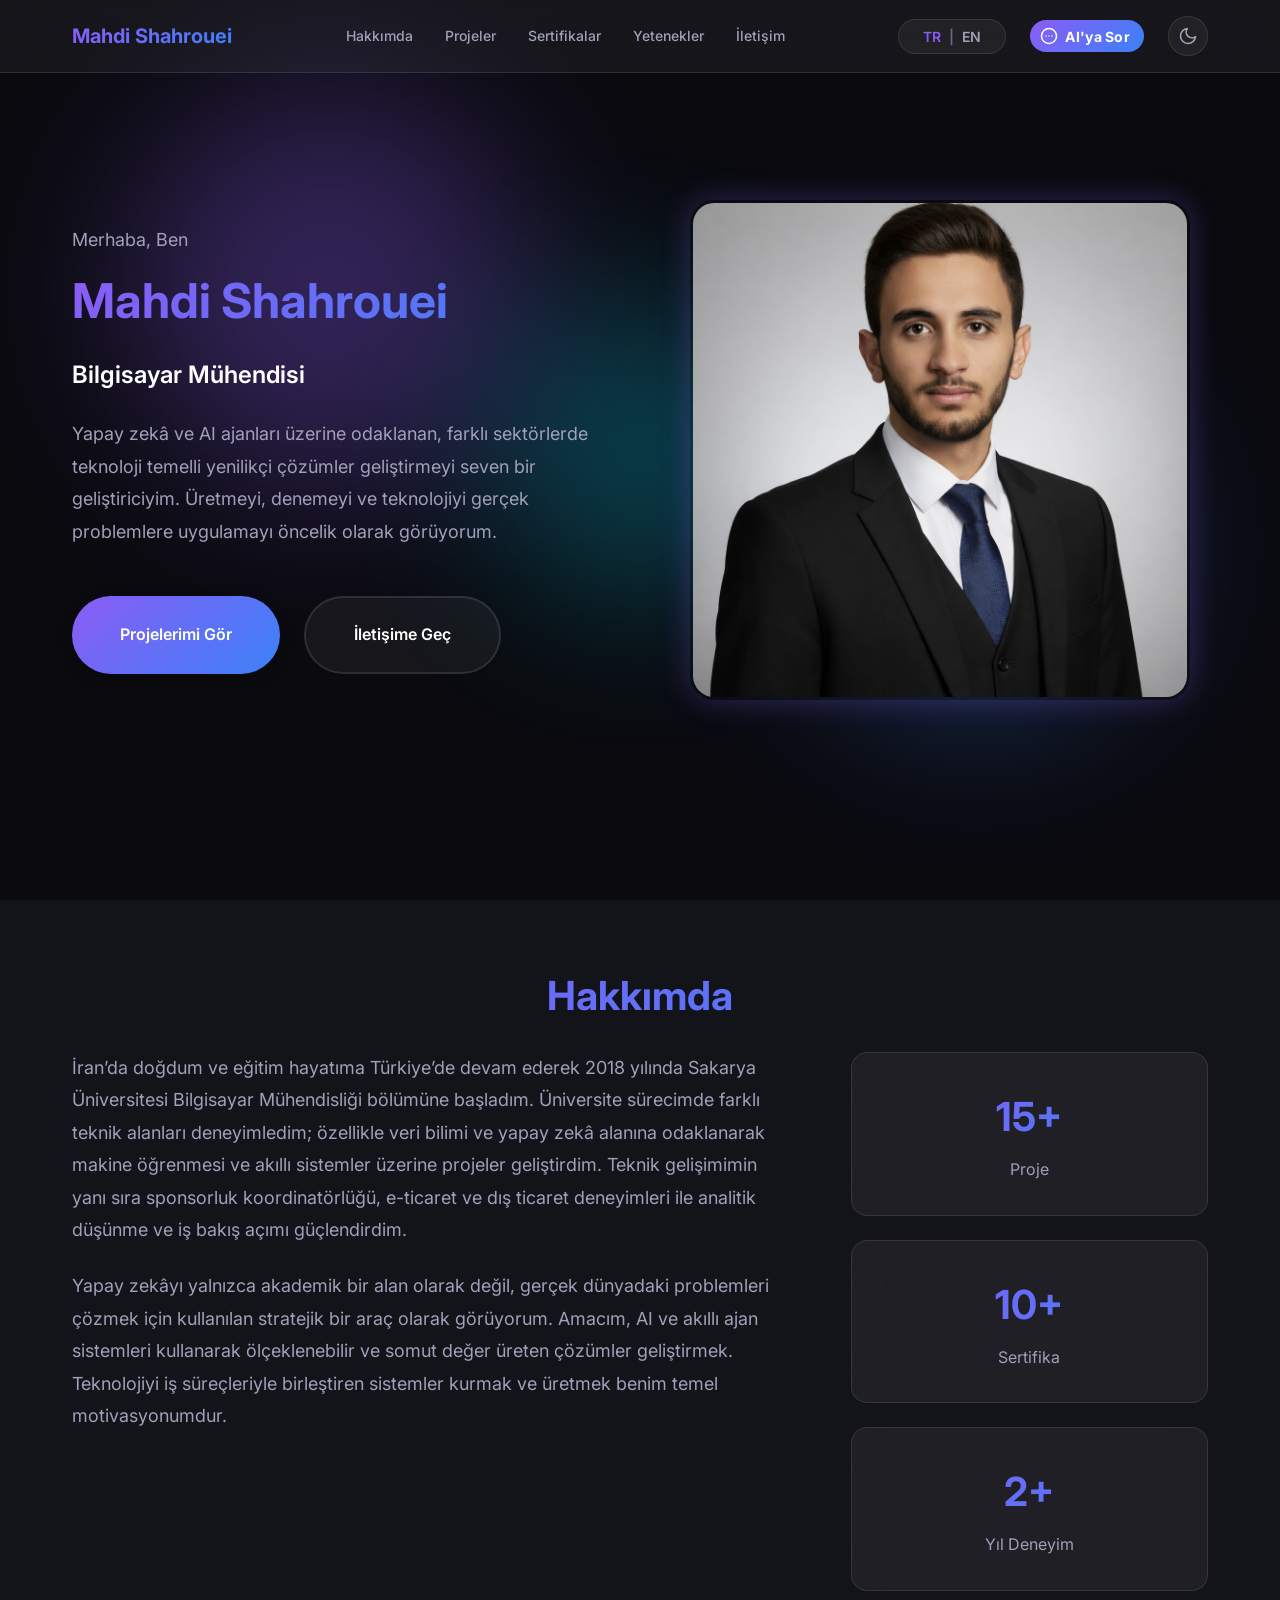
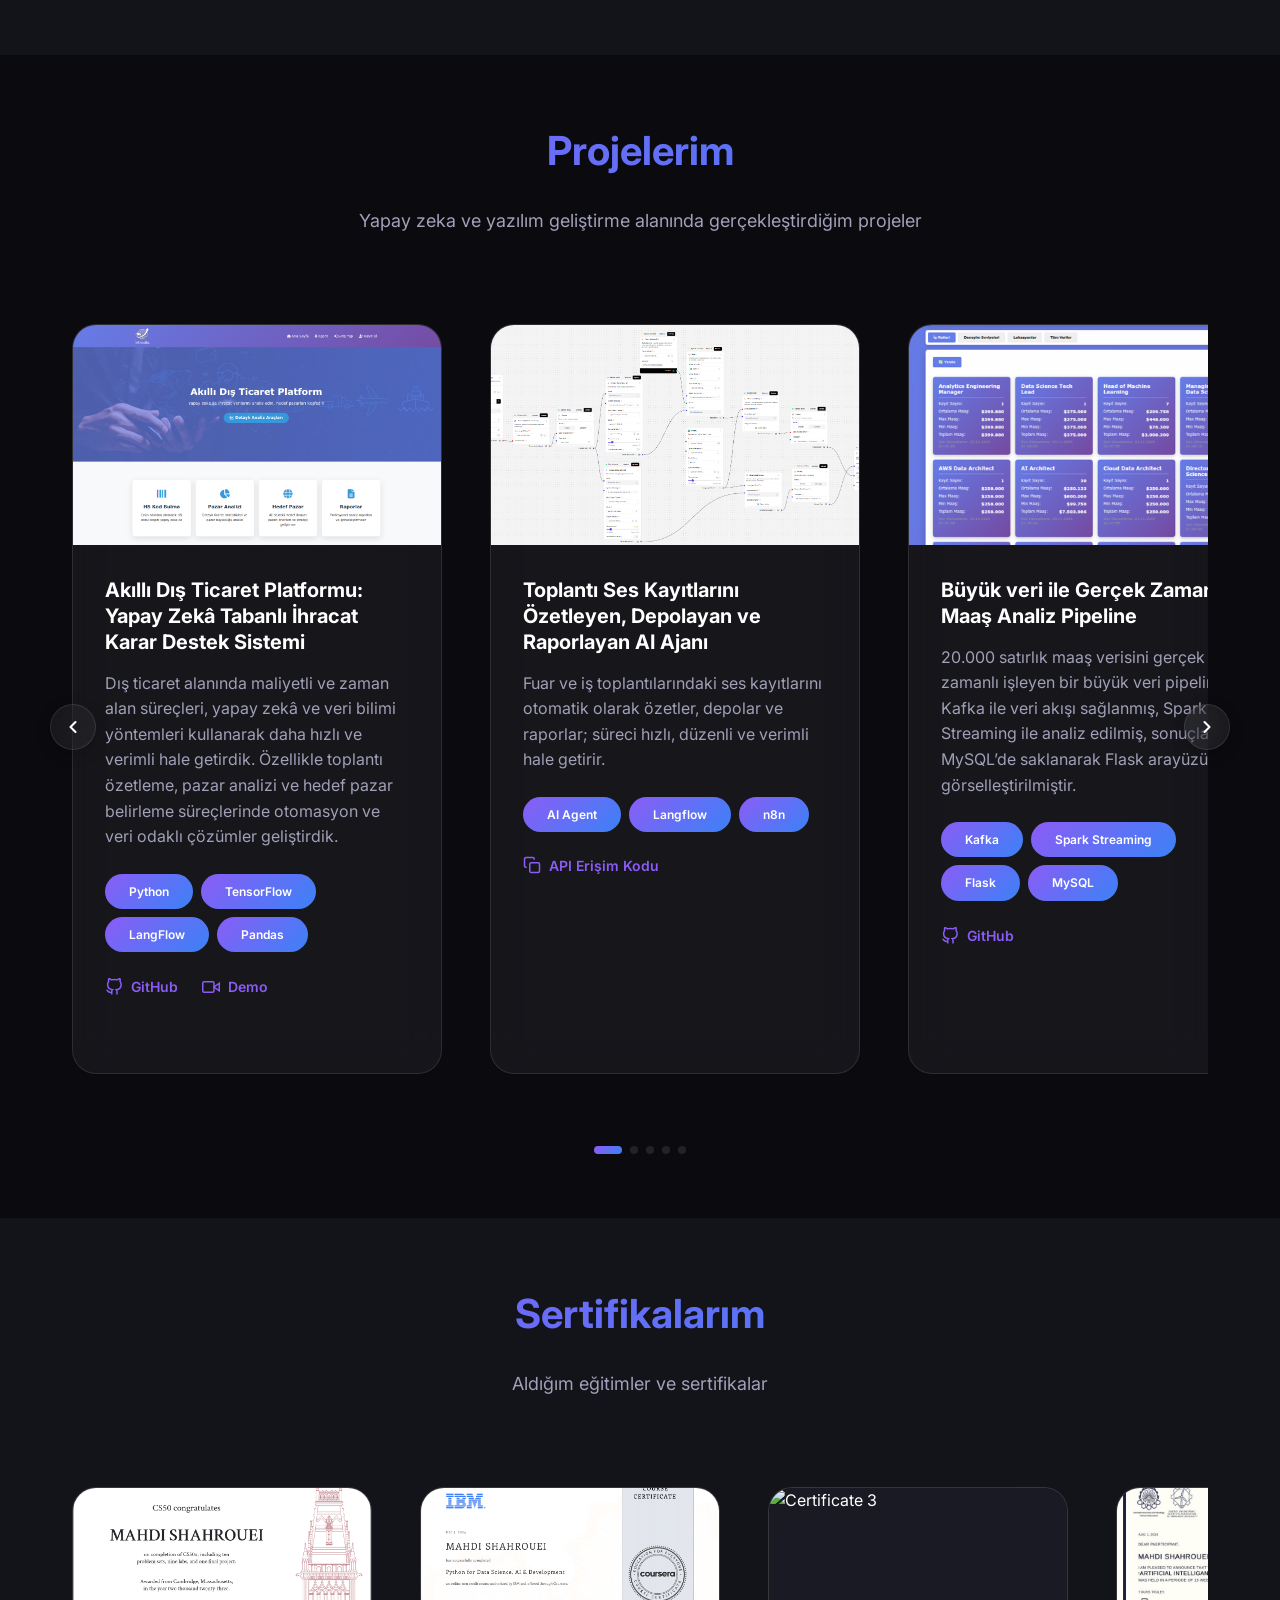
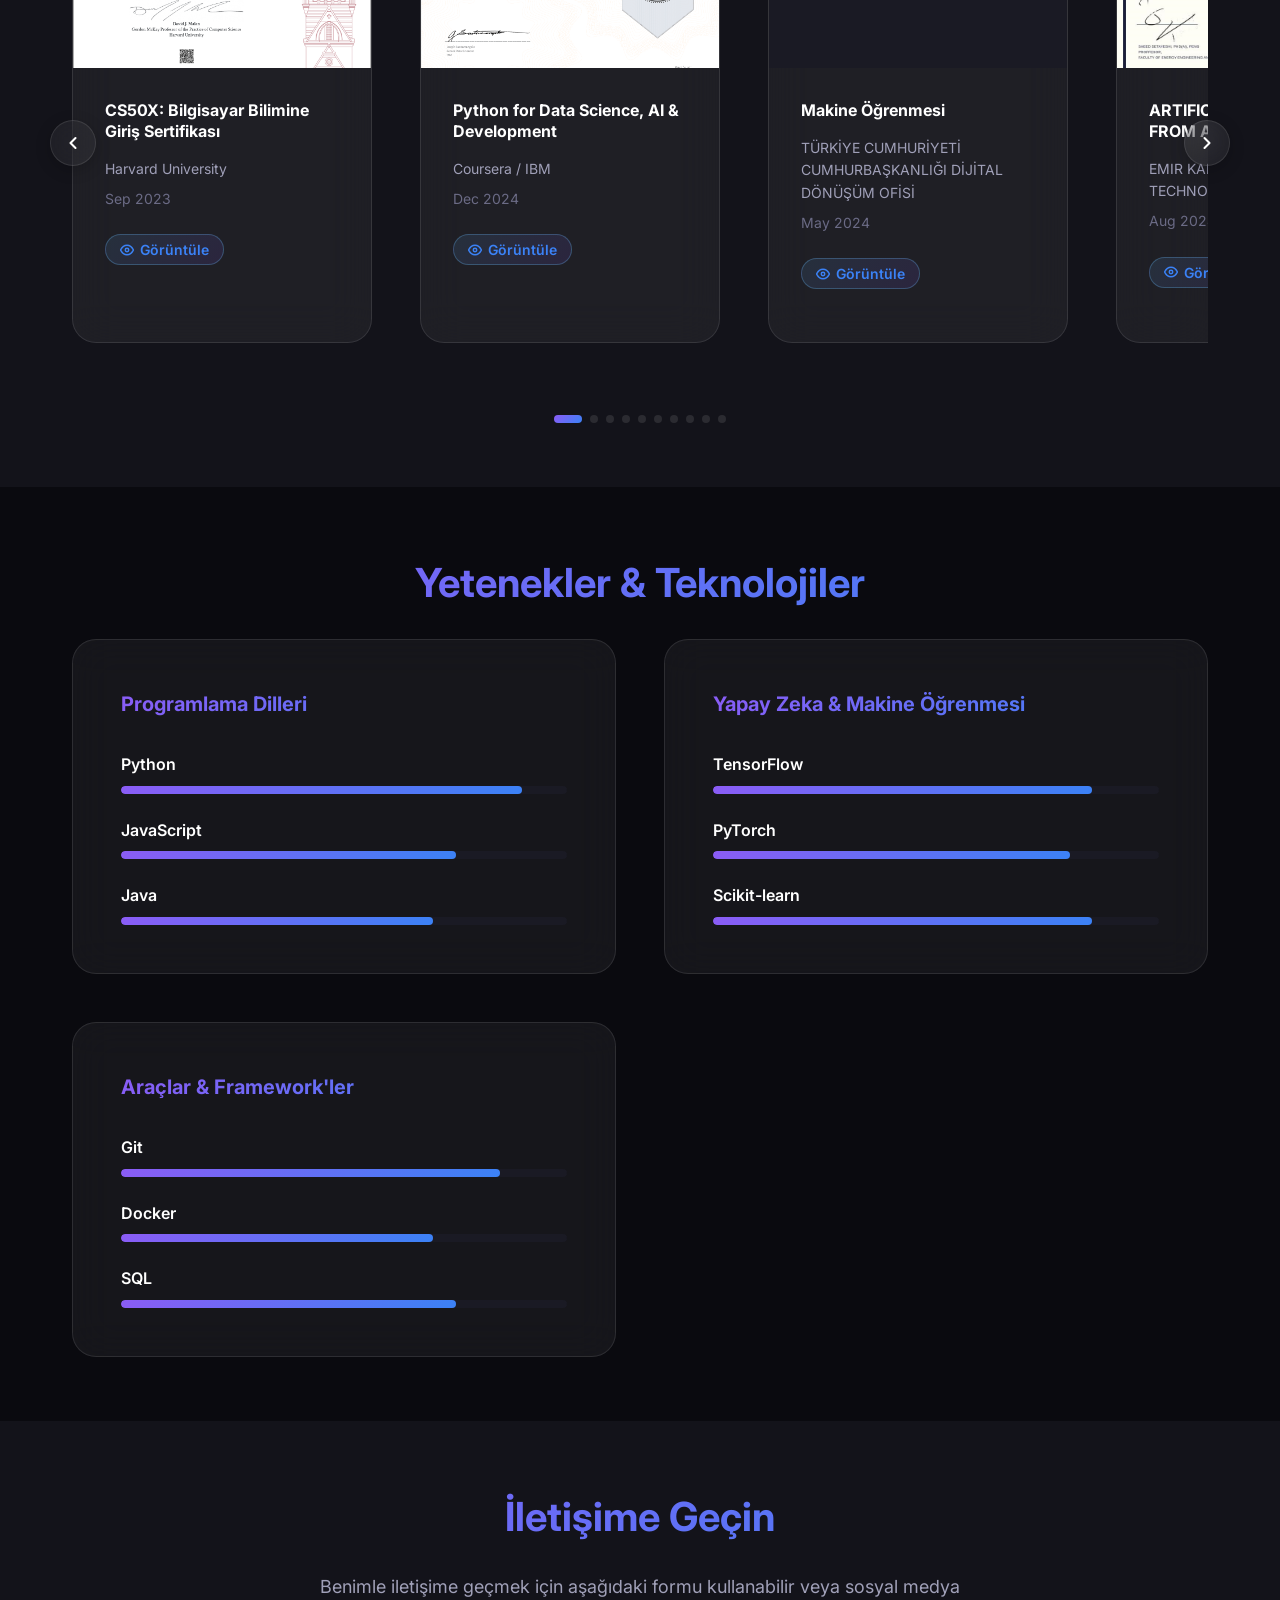
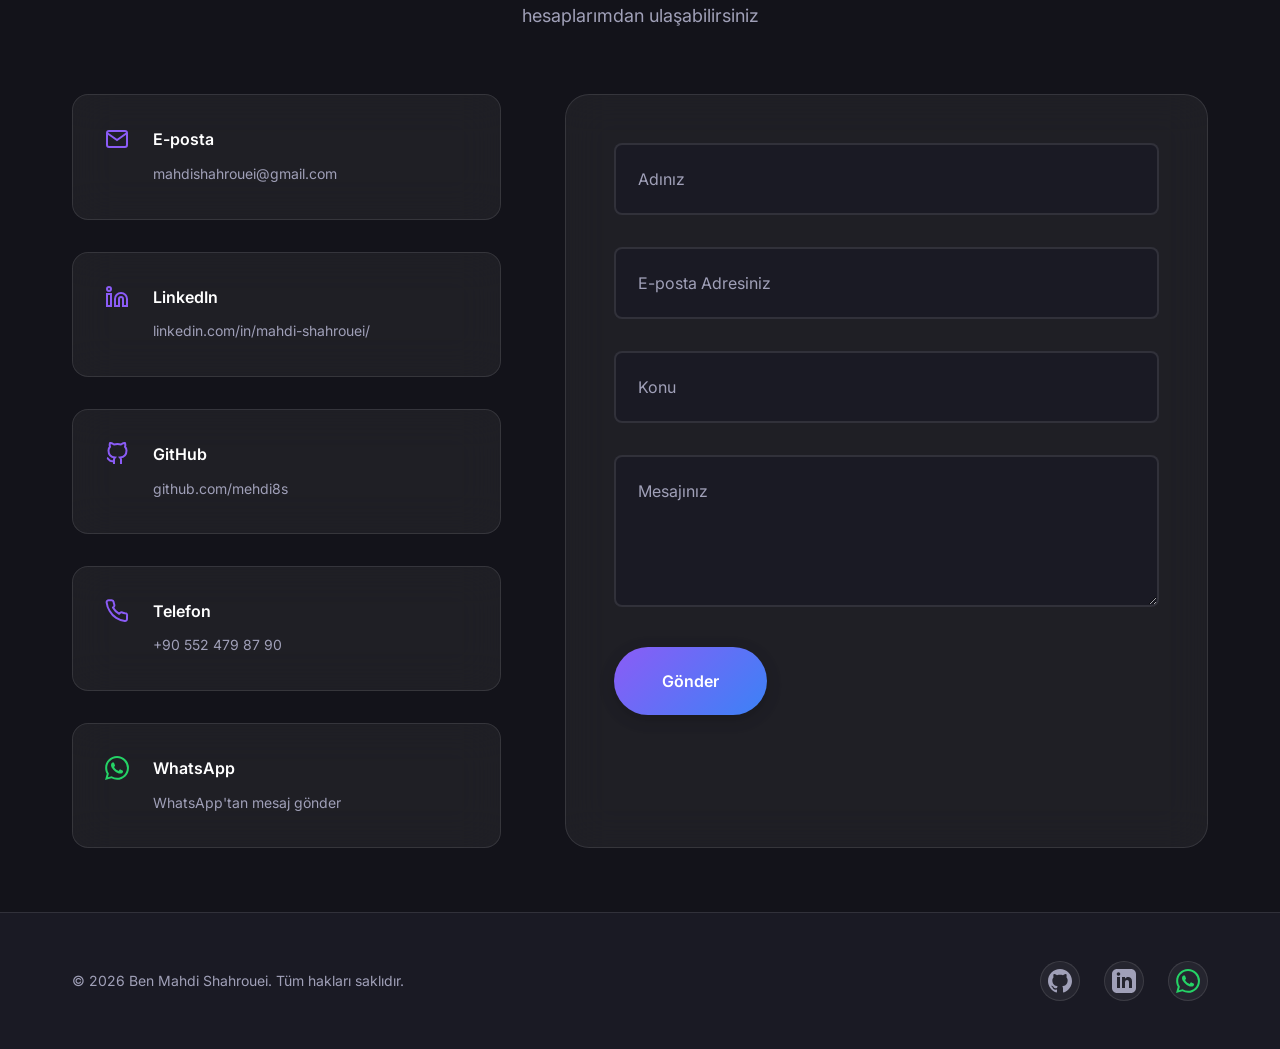
==== commit c5f31b85: "Move AI chat toggle to navbar" ====
--- a/index.html
+++ b/index.html
@@ -40,6 +40,23 @@
                     <span class="lang-option active" data-lang="tr">TR</span>
                     <span class="lang-divider">|</span>
                     <span class="lang-option" data-lang="en">EN</span>
+                </button>
+
+                <!-- AI Chat Toggle (Navbar) -->
+                <button id="aiChatToggle" class="ai-chat-toggle-nav" onclick="toggleAiChat()" aria-label="AI Asistan">
+                    <svg class="ai-chat-icon-open" xmlns="http://www.w3.org/2000/svg" width="18" height="18"
+                        viewBox="0 0 24 24" fill="none" stroke="currentColor" stroke-width="2" stroke-linecap="round"
+                        stroke-linejoin="round">
+                        <path d="M12 2a10 10 0 0 1 10 10c0 5.52-4.48 10-10 10a10 10 0 0 1-10-10C2 6.48 6.48 2 12 2z" />
+                        <path d="M8 12h.01M12 12h.01M16 12h.01" />
+                    </svg>
+                    <svg class="ai-chat-icon-close" xmlns="http://www.w3.org/2000/svg" width="16" height="16"
+                        viewBox="0 0 24 24" fill="none" stroke="currentColor" stroke-width="2.5" stroke-linecap="round"
+                        stroke-linejoin="round">
+                        <line x1="18" y1="6" x2="6" y2="18" />
+                        <line x1="6" y1="6" x2="18" y2="18" />
+                    </svg>
+                    <span class="ai-chat-toggle-label" data-tr="AI'ya Sor" data-en="Ask AI">AI'ya Sor</span>
                 </button>
 
                 <!-- Theme Toggle -->
@@ -1121,25 +1138,6 @@
          AI Chat Widget
          ============================ -->
     <div id="aiChatWidget" class="ai-chat-widget">
-
-        <!-- Floating Toggle Button -->
-        <button id="aiChatToggle" class="ai-chat-toggle" onclick="toggleAiChat()" aria-label="AI Asistan">
-            <div class="ai-chat-toggle-inner">
-                <svg class="ai-chat-icon-open" xmlns="http://www.w3.org/2000/svg" width="26" height="26"
-                    viewBox="0 0 24 24" fill="none" stroke="currentColor" stroke-width="2" stroke-linecap="round"
-                    stroke-linejoin="round">
-                    <path d="M12 2a10 10 0 0 1 10 10c0 5.52-4.48 10-10 10a10 10 0 0 1-10-10C2 6.48 6.48 2 12 2z" />
-                    <path d="M8 12h.01M12 12h.01M16 12h.01" />
-                </svg>
-                <svg class="ai-chat-icon-close" xmlns="http://www.w3.org/2000/svg" width="22" height="22"
-                    viewBox="0 0 24 24" fill="none" stroke="currentColor" stroke-width="2.5" stroke-linecap="round"
-                    stroke-linejoin="round">
-                    <line x1="18" y1="6" x2="6" y2="18" />
-                    <line x1="6" y1="6" x2="18" y2="18" />
-                </svg>
-            </div>
-            <span class="ai-chat-toggle-label" data-tr="AI'ya Sor" data-en="Ask AI">AI'ya Sor</span>
-        </button>
 
         <!-- Chat Window -->
         <div id="aiChatWindow" class="ai-chat-window" aria-hidden="true">
--- a/styles.css
+++ b/styles.css
@@ -1478,85 +1478,72 @@
    AI Chat Widget
    =================================== */
 
-/* Floating widget wrapper */
-.ai-chat-widget {
-    position: fixed;
-    bottom: 28px;
-    right: 28px;
-    z-index: 9000;
-    display: flex;
-    flex-direction: column;
-    align-items: flex-end;
-    gap: 12px;
-}
-
-/* Toggle button */
-.ai-chat-toggle {
-    display: flex;
-    align-items: center;
-    gap: 10px;
+/* Navbar AI toggle button */
+.ai-chat-toggle-nav {
+    display: flex;
+    align-items: center;
+    gap: 7px;
     background: var(--gradient-primary);
     color: #fff;
     border: none;
-    border-radius: 50px;
-    padding: 14px 20px 14px 16px;
+    border-radius: 20px;
+    padding: 7px 14px 7px 10px;
     cursor: pointer;
     font-family: inherit;
     font-size: var(--font-size-sm);
     font-weight: 700;
-    box-shadow: 0 8px 32px rgba(139, 92, 246, 0.45), 0 2px 8px rgba(0, 0, 0, 0.3);
-    transition: all 0.3s cubic-bezier(0.34, 1.56, 0.64, 1);
     letter-spacing: 0.02em;
-}
-
-.ai-chat-toggle:hover {
-    transform: translateY(-3px) scale(1.04);
-    box-shadow: 0 12px 40px rgba(139, 92, 246, 0.6), 0 4px 12px rgba(0, 0, 0, 0.3);
-}
-
-.ai-chat-toggle-inner {
-    display: flex;
-    align-items: center;
-    justify-content: center;
-    width: 28px;
-    height: 28px;
-}
-
-.ai-chat-icon-close {
+    transition: all 0.25s ease;
+    white-space: nowrap;
+    animation: ai-pulse-nav 3s ease-in-out infinite;
+}
+
+.ai-chat-toggle-nav:hover {
+    transform: translateY(-1px) scale(1.04);
+    box-shadow: 0 6px 24px rgba(139, 92, 246, 0.5);
+}
+
+.ai-chat-toggle-nav .ai-chat-icon-close {
     display: none;
 }
 
-.ai-chat-widget.open .ai-chat-icon-open {
+.ai-chat-toggle-nav.open .ai-chat-icon-open {
     display: none;
 }
 
-.ai-chat-widget.open .ai-chat-icon-close {
+.ai-chat-toggle-nav.open .ai-chat-icon-close {
     display: block;
+}
+
+.ai-chat-toggle-nav.open {
+    animation: none;
 }
 
 .ai-chat-toggle-label {
     white-space: nowrap;
 }
 
-/* Pulse animation on toggle button */
-@keyframes ai-pulse {
+@keyframes ai-pulse-nav {
 
     0%,
     100% {
-        box-shadow: 0 8px 32px rgba(139, 92, 246, 0.45), 0 2px 8px rgba(0, 0, 0, 0.3);
+        box-shadow: 0 0 0 0 rgba(139, 92, 246, 0);
     }
 
     50% {
-        box-shadow: 0 8px 40px rgba(139, 92, 246, 0.7), 0 0 0 8px rgba(139, 92, 246, 0.12);
-    }
-}
-
-.ai-chat-toggle {
-    animation: ai-pulse 3s ease-in-out infinite;
-}
-
-.ai-chat-widget.open .ai-chat-toggle {
-    animation: none;
+        box-shadow: 0 0 0 5px rgba(139, 92, 246, 0.18);
+    }
+}
+
+/* Chat widget wrapper — only holds the chat window now */
+.ai-chat-widget {
+    position: fixed;
+    top: 70px;
+    right: 20px;
+    z-index: 9000;
+    display: flex;
+    flex-direction: column;
+    align-items: flex-end;
 }
 
 /* Chat Window */
@@ -1571,8 +1558,8 @@
     flex-direction: column;
     overflow: hidden;
     opacity: 0;
-    transform: scale(0.85) translateY(20px);
-    transform-origin: bottom right;
+    transform: scale(0.85) translateY(-10px);
+    transform-origin: top right;
     pointer-events: none;
     transition: opacity 0.3s ease, transform 0.35s cubic-bezier(0.34, 1.56, 0.64, 1);
 }
@@ -1916,11 +1903,9 @@
         display: none;
     }
 
-    .ai-chat-toggle {
-        padding: 14px;
+    .ai-chat-toggle-nav {
+        padding: 7px 10px;
         border-radius: 50%;
-        width: 54px;
-        height: 54px;
         justify-content: center;
     }
 }
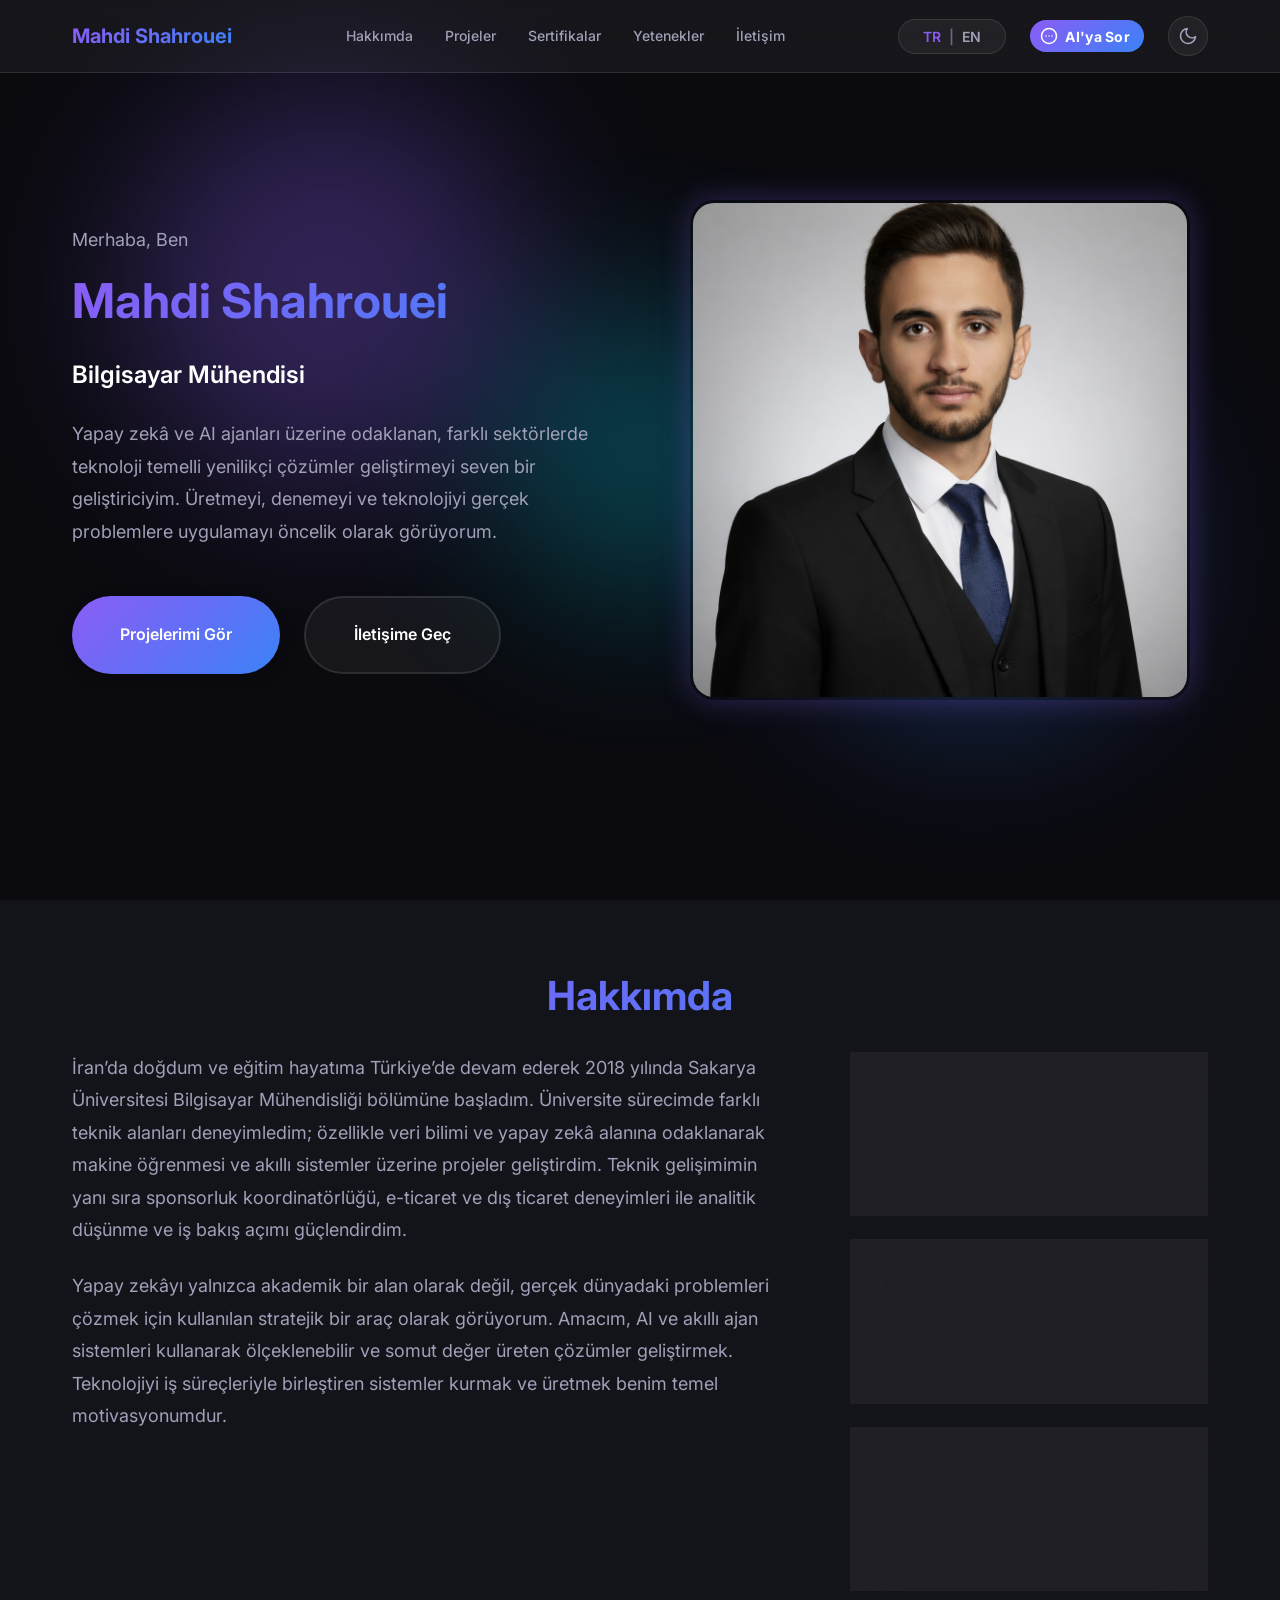
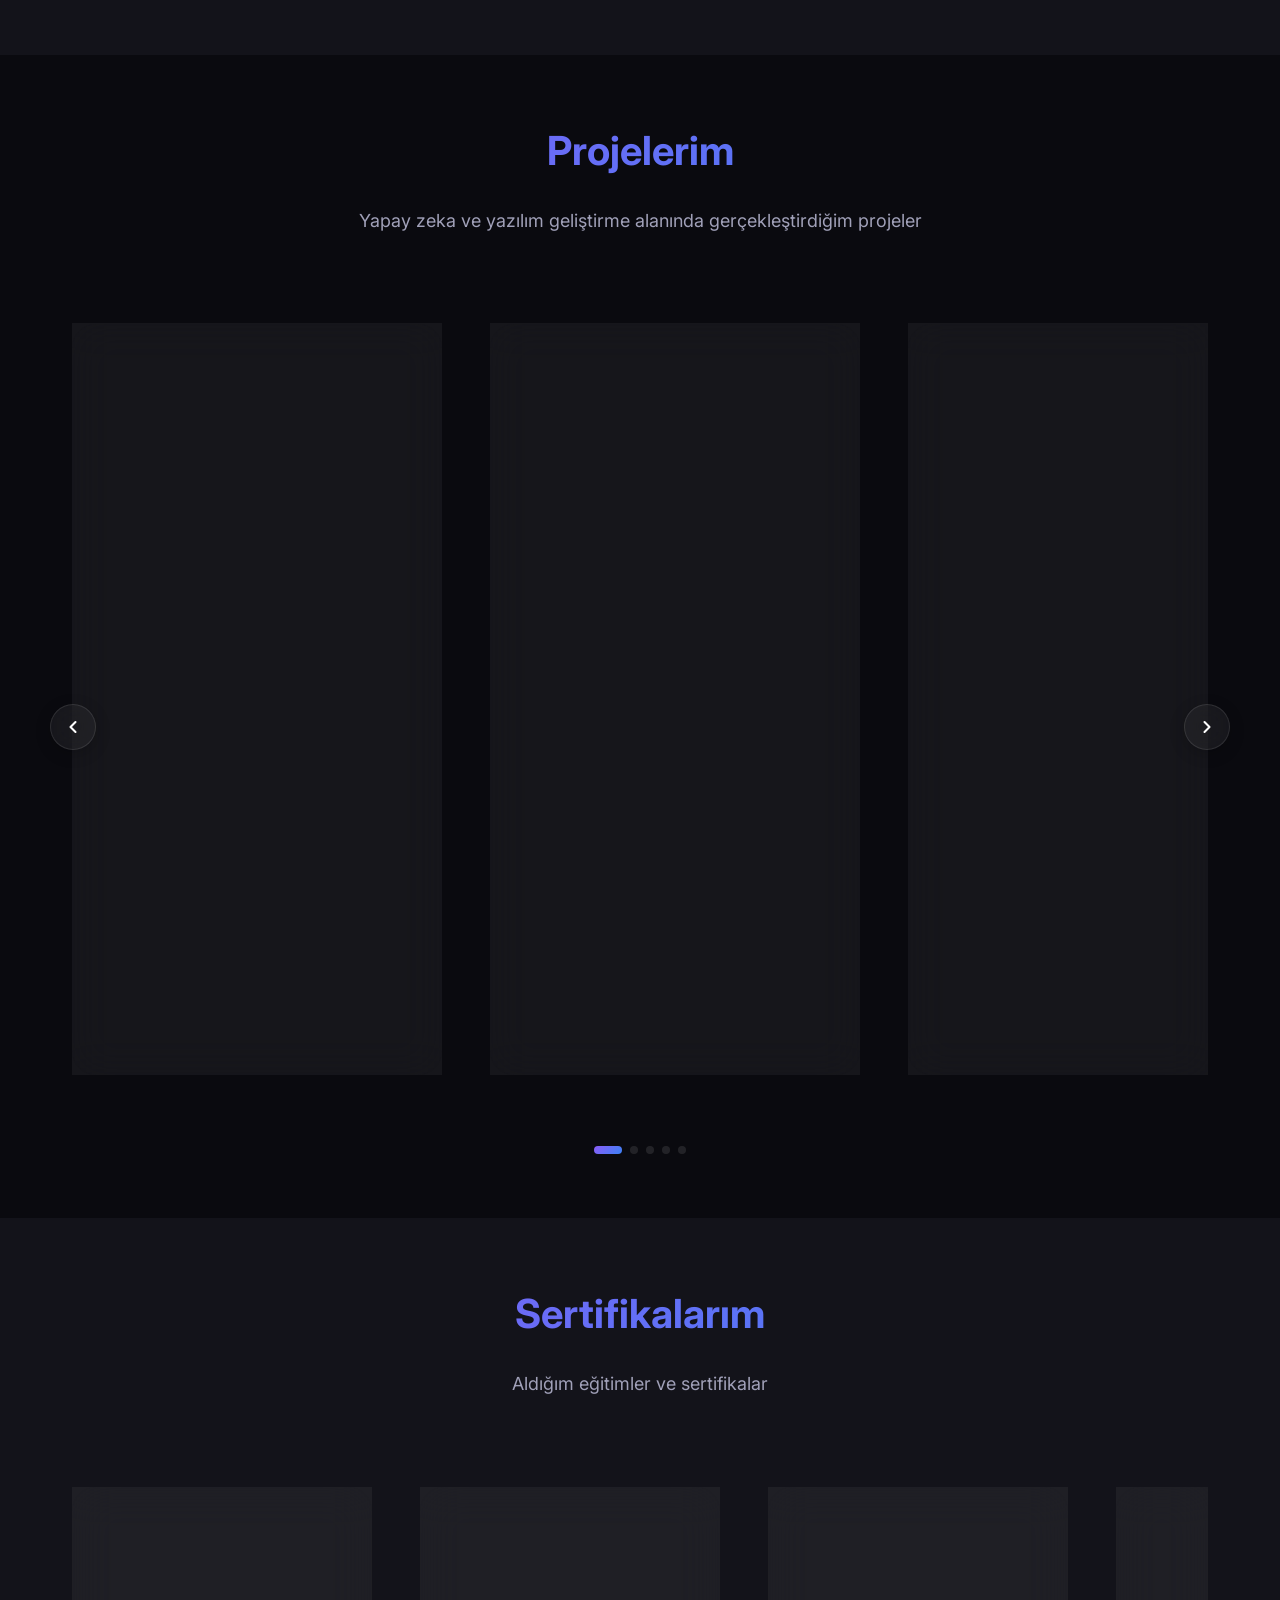
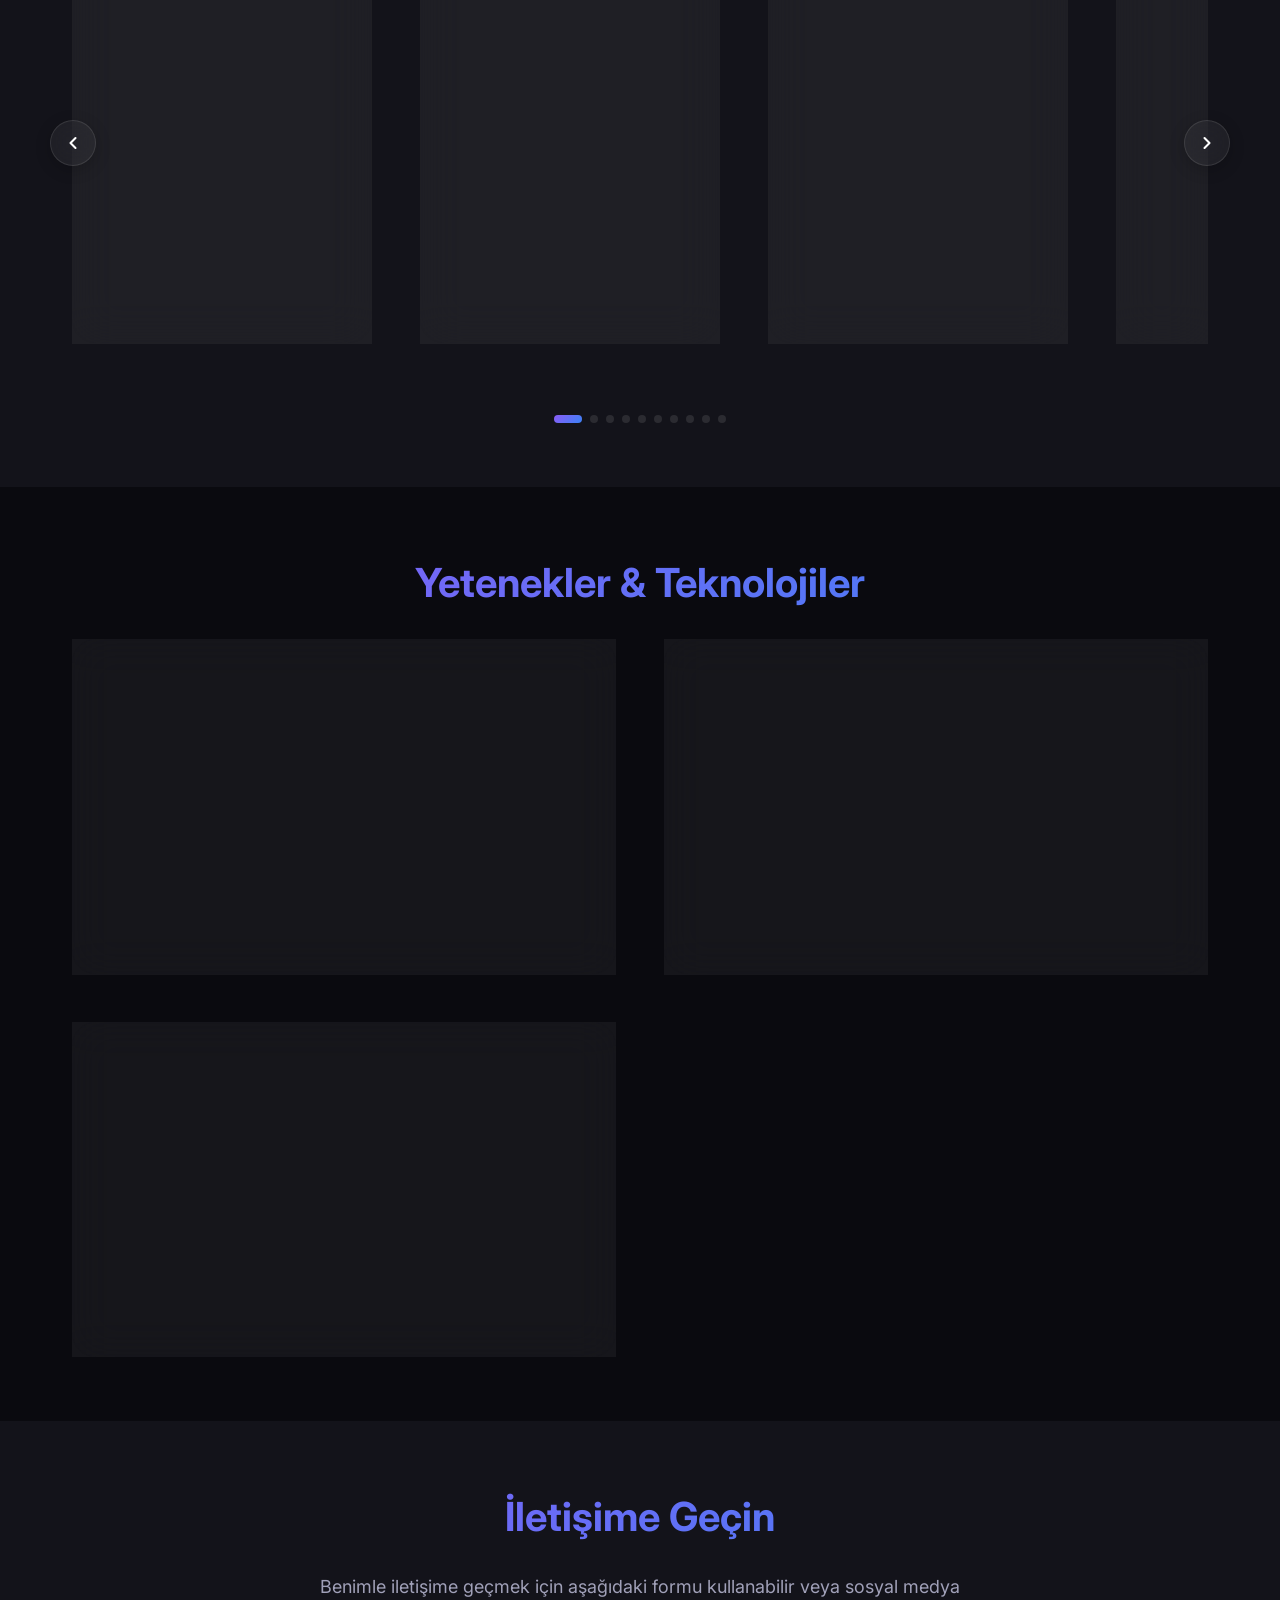
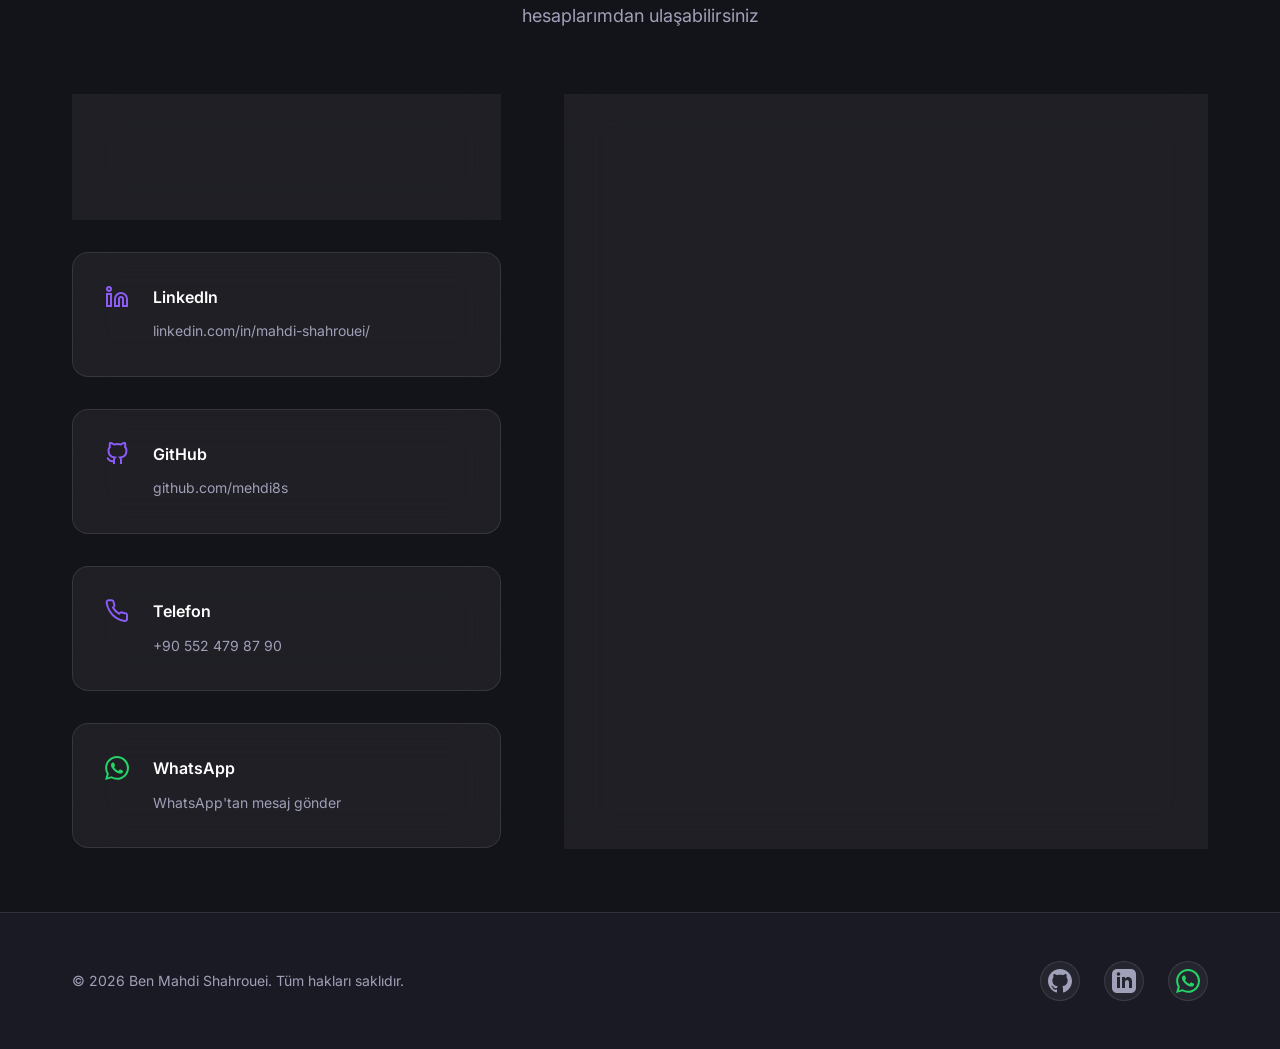
==== commit 17e71cde: "Update index.html" ====
--- a/index.html
+++ b/index.html
@@ -554,7 +554,7 @@
                     <!-- Certificate Card 3 -->
                     <div class="certificate-card">
                         <div class="certificate-image ">
-                            <img src="assets/images/s3.png" alt="Certificate 3">
+                            <img src="assets/images/s2.png" alt="Certificate 3">
                         </div>
                         <div class="certificate-content">
                             <h3 class="certificate-title" data-tr="Makine Öğrenmesi" data-en="Machine Learning">
@@ -1237,4 +1237,4 @@
     </script>
 </body>
 
-</html>+</html>
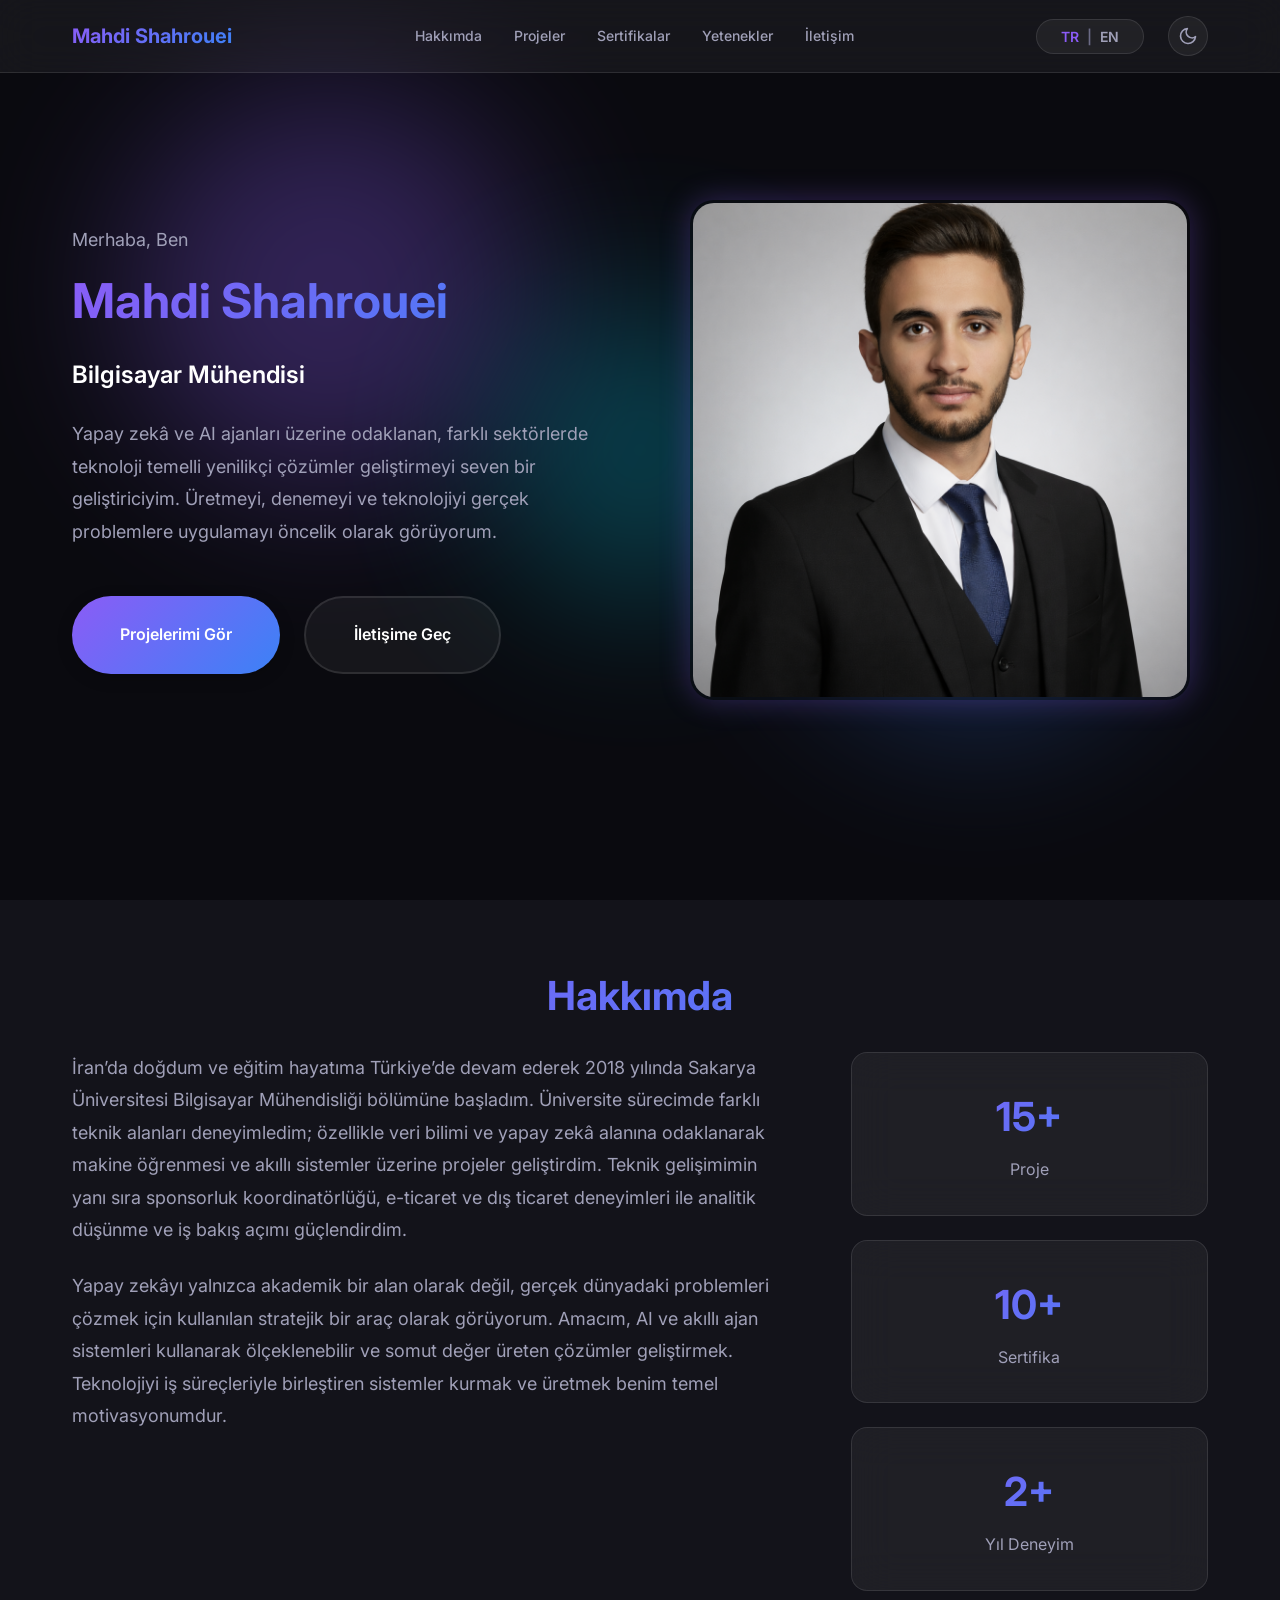
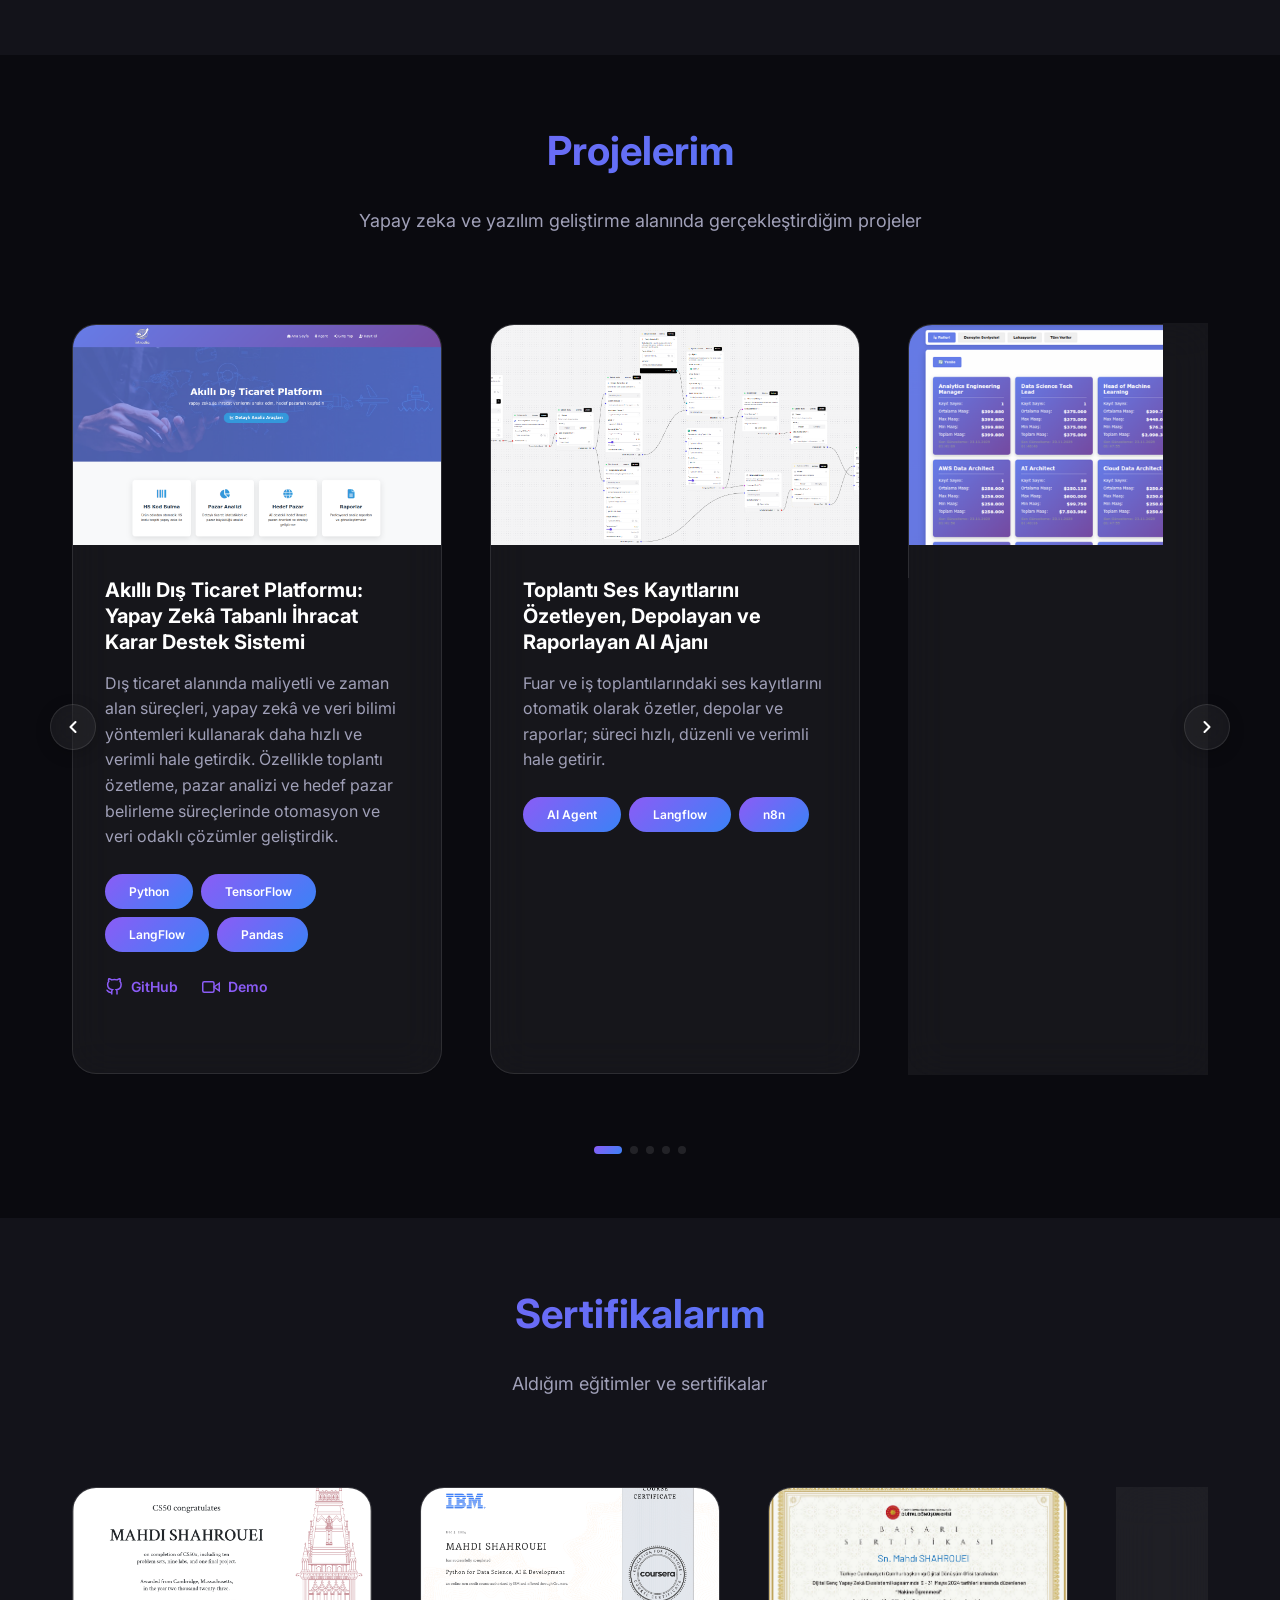
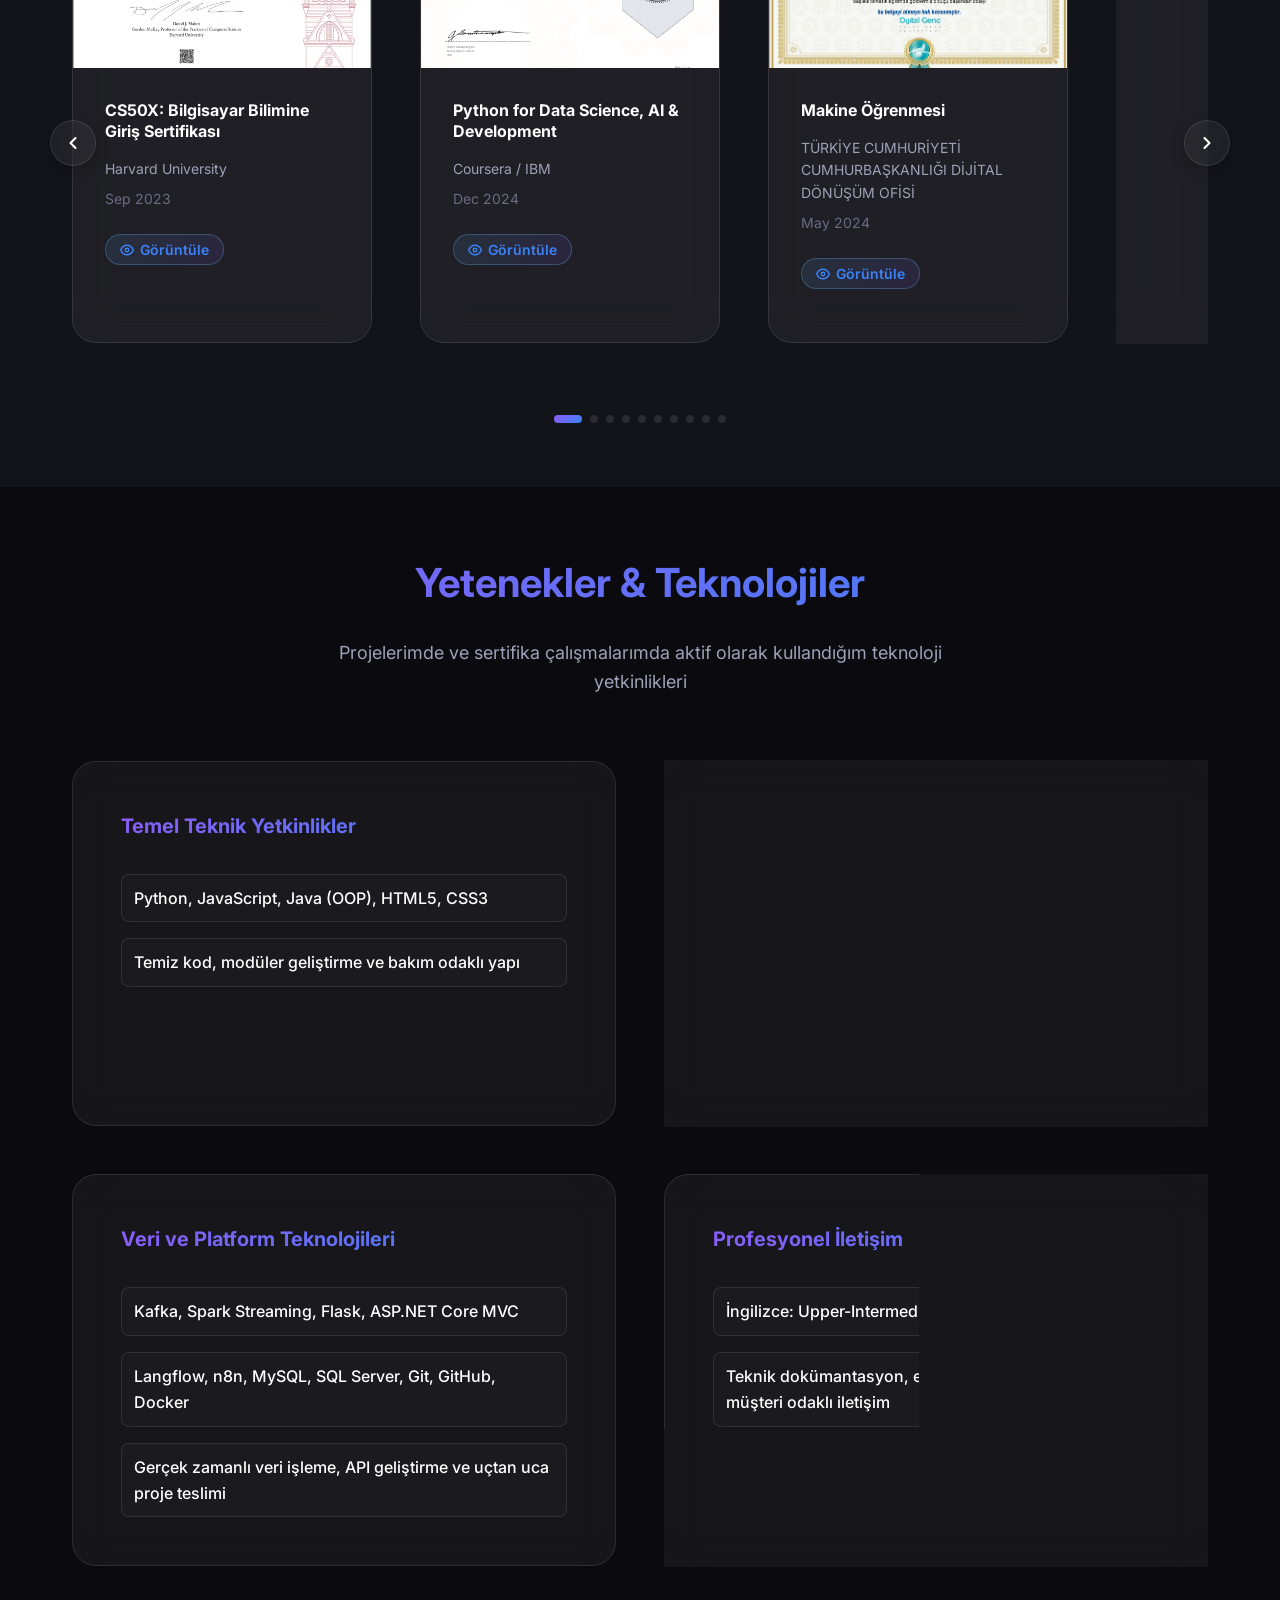
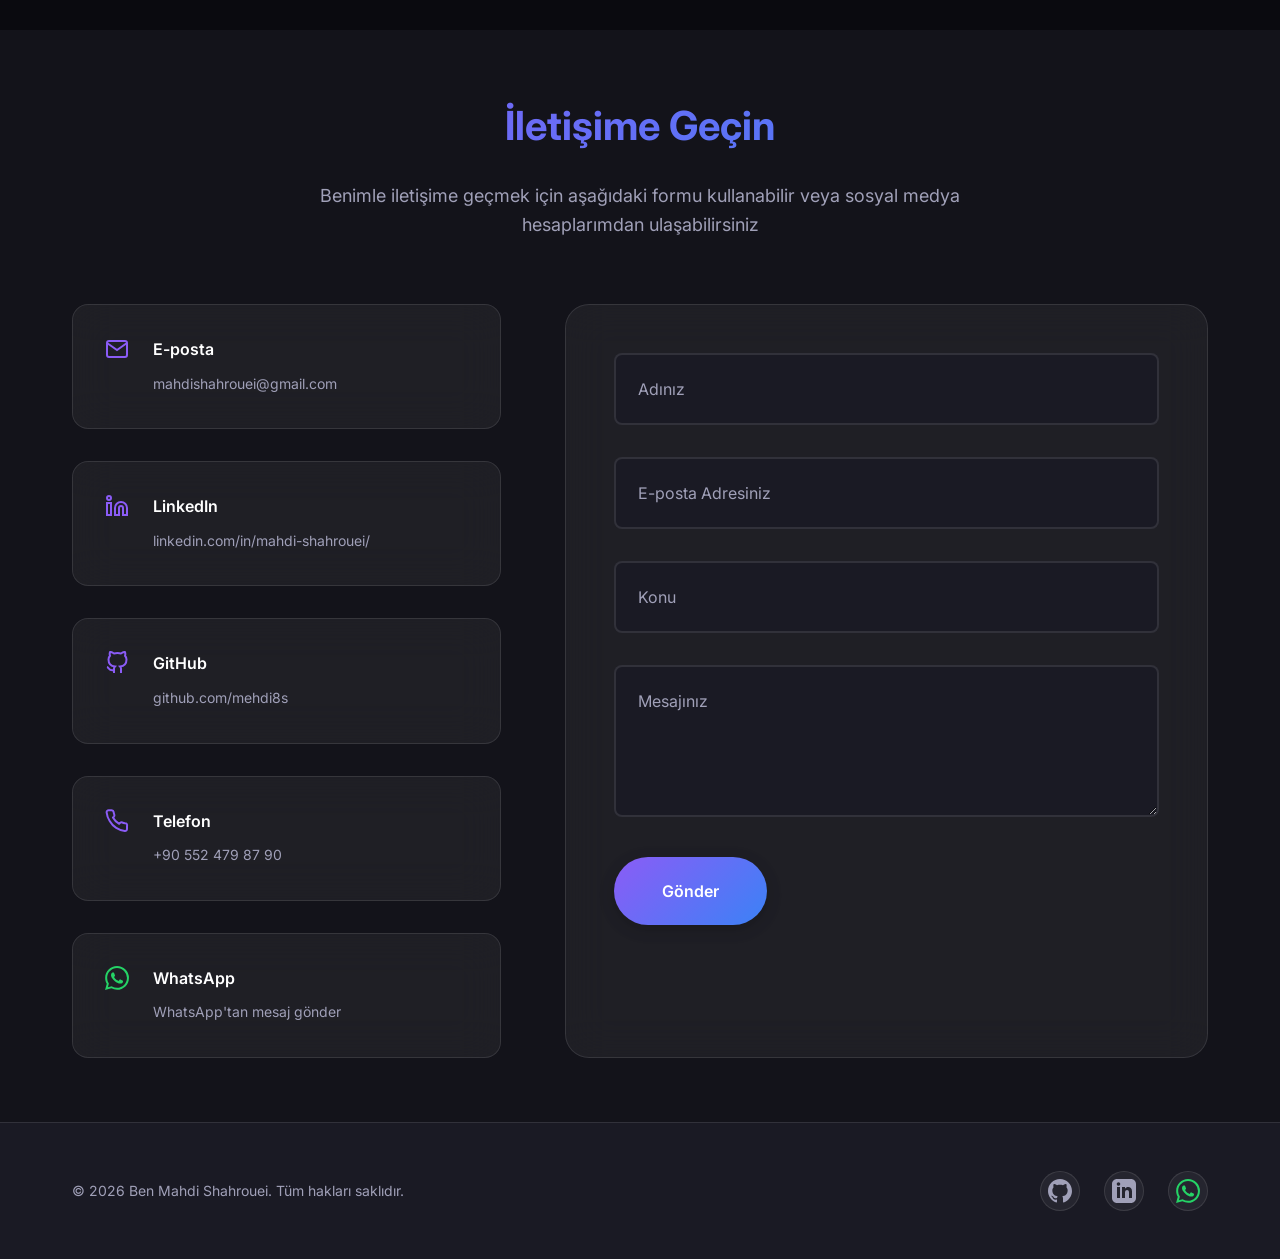
==== commit 3c962be5: "Update project: removed AI chat and simplified portfolio" ====
--- a/index.html
+++ b/index.html
@@ -42,22 +42,6 @@
                     <span class="lang-option" data-lang="en">EN</span>
                 </button>
 
-                <!-- AI Chat Toggle (Navbar) -->
-                <button id="aiChatToggle" class="ai-chat-toggle-nav" onclick="toggleAiChat()" aria-label="AI Asistan">
-                    <svg class="ai-chat-icon-open" xmlns="http://www.w3.org/2000/svg" width="18" height="18"
-                        viewBox="0 0 24 24" fill="none" stroke="currentColor" stroke-width="2" stroke-linecap="round"
-                        stroke-linejoin="round">
-                        <path d="M12 2a10 10 0 0 1 10 10c0 5.52-4.48 10-10 10a10 10 0 0 1-10-10C2 6.48 6.48 2 12 2z" />
-                        <path d="M8 12h.01M12 12h.01M16 12h.01" />
-                    </svg>
-                    <svg class="ai-chat-icon-close" xmlns="http://www.w3.org/2000/svg" width="16" height="16"
-                        viewBox="0 0 24 24" fill="none" stroke="currentColor" stroke-width="2.5" stroke-linecap="round"
-                        stroke-linejoin="round">
-                        <line x1="18" y1="6" x2="6" y2="18" />
-                        <line x1="6" y1="6" x2="18" y2="18" />
-                    </svg>
-                    <span class="ai-chat-toggle-label" data-tr="AI'ya Sor" data-en="Ask AI">AI'ya Sor</span>
-                </button>
 
                 <!-- Theme Toggle -->
                 <button class="theme-toggle" id="themeToggle" aria-label="Toggle Theme">
@@ -256,16 +240,6 @@
                                 <span class="tag">Langflow</span>
                                 <span class="tag">n8n</span>
                             </div>
-                            <div class="project-links">
-                                <button class="project-link" id="apiAccessBtn" onclick="copyApiCode()">
-                                    <svg xmlns="http://www.w3.org/2000/svg" width="18" height="18" viewBox="0 0 24 24"
-                                        fill="none" stroke="currentColor" stroke-width="2">
-                                        <rect x="9" y="9" width="13" height="13" rx="2" ry="2"></rect>
-                                        <path d="M5 15H4a2 2 0 0 1-2-2V4a2 2 0 0 1 2-2h9a2 2 0 0 1 2 2v1"></path>
-                                    </svg>
-                                    <span data-tr="API Erişim Kodu" data-en="API Access">API Erişim Kodu</span>
-                                </button>
-                            </div>
                         </div>
                     </div>
 
@@ -553,26 +527,44 @@
 
                     <!-- Certificate Card 3 -->
                     <div class="certificate-card">
-                        <div class="certificate-image ">
-                            <img src="assets/images/s2.png" alt="Certificate 3">
-                        </div>
+
+                        <div class="certificate-image">
+                            <img src="assets/images/s3.png" alt="Machine Learning Certificate">
+                        </div>
+
                         <div class="certificate-content">
+
                             <h3 class="certificate-title" data-tr="Makine Öğrenmesi" data-en="Machine Learning">
-                            </h3>
-                            <p class="certificate-issuer">TÜRKİYE CUMHURİYETİ CUMHURBAŞKANLIĞI DİJİTAL DÖNÜŞÜM OFİSİ</p>
-                            <p class="certificate-date">May 2024</p>
+                                Makine Öğrenmesi
+                            </h3>
+
+                            <p class="certificate-issuer">
+                                TÜRKİYE CUMHURİYETİ CUMHURBAŞKANLIĞI DİJİTAL DÖNÜŞÜM OFİSİ
+                            </p>
+
+                            <p class="certificate-date">
+                                May 2024
+                            </p>
+
                             <button class="certificate-link"
-                                onclick="openCertModal('assets/images/s3.png', 'Makine Öğrenmesi')" data-tr="Görüntüle"
+                                onclick="openCertModal('assets/images/S3.png', 'Makine Öğrenmesi')" data-tr="Görüntüle"
                                 data-en="View">
+
                                 <svg xmlns="http://www.w3.org/2000/svg" width="14" height="14" viewBox="0 0 24 24"
                                     fill="none" stroke="currentColor" stroke-width="2.5" stroke-linecap="round"
                                     stroke-linejoin="round">
+
                                     <path d="M1 12s4-8 11-8 11 8 11 8-4 8-11 8-11-8-11-8z" />
                                     <circle cx="12" cy="12" r="3" />
-                                </svg>
+
+                                </svg>
+
                                 Görüntüle
+
                             </button>
-                        </div>
+
+                        </div>
+
                     </div>
 
                     <!-- Certificate Card 4 -->
@@ -760,7 +752,7 @@
                     <!-- Certificate Card 11 -->
                     <div class="certificate-card">
                         <div class="certificate-image ">
-                            <img src="assets/images/Ef set.png" alt="Certificate 9">
+                            <img src="assets/images/ef-set.png" alt="Certificate 9">
                         </div>
                         <div class="certificate-content">
                             <h3 class="certificate-title" data-tr="EF SET English B2"
@@ -770,7 +762,7 @@
                             <p class="certificate-issuer">EF SET</p>
                             <p class="certificate-date">June 2024</p>
                             <button class="certificate-link"
-                                onclick="openCertModal('assets/images/Ef set.png', 'EF SET English B2 Certificate')"
+                                onclick="openCertModal('assets/images/ef-set.png', 'EF SET English B2 Certificate')"
                                 data-tr="Görüntüle" data-en="View">
                                 <svg xmlns="http://www.w3.org/2000/svg" width="14" height="14" viewBox="0 0 24 24"
                                     fill="none" stroke="currentColor" stroke-width="2.5" stroke-linecap="round"
@@ -842,87 +834,72 @@
         <div class="container">
             <h2 class="section-title" data-tr="Yetenekler & Teknolojiler" data-en="Skills & Technologies">Yetenekler &
                 Teknolojiler</h2>
+            <p class="section-subtitle"
+                data-tr="Projelerimde ve sertifika çalışmalarımda aktif olarak kullandığım teknoloji yetkinlikleri"
+                data-en="Technology competencies I actively use across my projects and certification work">
+                Projelerimde ve sertifika çalışmalarımda aktif olarak kullandığım teknoloji yetkinlikleri
+            </p>
 
             <div class="skills-categories">
-                <!-- Programming Languages -->
                 <div class="skill-category">
-                    <h3 class="category-title" data-tr="Programlama Dilleri" data-en="Programming Languages">Programlama
-                        Dilleri</h3>
-                    <div class="skills-list">
-                        <!-- TODO: Add/remove skills as needed -->
-                        <div class="skill-item">
-                            <span class="skill-name">Python</span>
-                            <div class="skill-bar">
-                                <div class="skill-progress" style="width: 90%"></div>
-                            </div>
-                        </div>
-                        <div class="skill-item">
-                            <span class="skill-name">JavaScript</span>
-                            <div class="skill-bar">
-                                <div class="skill-progress" style="width: 75%"></div>
-                            </div>
-                        </div>
-                        <div class="skill-item">
-                            <span class="skill-name">Java</span>
-                            <div class="skill-bar">
-                                <div class="skill-progress" style="width: 70%"></div>
-                            </div>
-                        </div>
-                    </div>
+                    <h3 class="category-title" data-tr="Temel Teknik Yetkinlikler" data-en="Core Technical Skills">
+                        Temel Teknik Yetkinlikler
+                    </h3>
+                    <ul class="skills-list professional-list">
+                        <li class="skill-name">Python, JavaScript, Java (OOP), HTML5, CSS3</li>
+                        <li class="skill-name" data-tr="Temiz kod, modüler geliştirme ve bakım odaklı yapı"
+                            data-en="Clean code, modular development, and maintainable architecture">
+                            Temiz kod, modüler geliştirme ve bakım odaklı yapı
+                        </li>
+                    </ul>
                 </div>
 
-                <!-- AI & ML -->
                 <div class="skill-category">
-                    <h3 class="category-title" data-tr="Yapay Zeka & Makine Öğrenmesi" data-en="AI & Machine Learning">
-                        Yapay Zeka & Makine Öğrenmesi</h3>
-                    <div class="skills-list">
-                        <!-- TODO: Add/remove skills as needed -->
-                        <div class="skill-item">
-                            <span class="skill-name">TensorFlow</span>
-                            <div class="skill-bar">
-                                <div class="skill-progress" style="width: 85%"></div>
-                            </div>
-                        </div>
-                        <div class="skill-item">
-                            <span class="skill-name">PyTorch</span>
-                            <div class="skill-bar">
-                                <div class="skill-progress" style="width: 80%"></div>
-                            </div>
-                        </div>
-                        <div class="skill-item">
-                            <span class="skill-name">Scikit-learn</span>
-                            <div class="skill-bar">
-                                <div class="skill-progress" style="width: 85%"></div>
-                            </div>
-                        </div>
-                    </div>
+                    <h3 class="category-title" data-tr="AI / ML Yetkinlikleri" data-en="AI / ML Competencies">
+                        AI / ML Yetkinlikleri
+                    </h3>
+                    <ul class="skills-list professional-list">
+                        <li class="skill-name">TensorFlow, PyTorch, Scikit-learn</li>
+                        <li class="skill-name">XGBoost, Optuna, Pandas, SHAP, LIME</li>
+                        <li class="skill-name"
+                            data-tr="Tahminleme, model optimizasyonu ve açıklanabilirlik (explainability) uygulamaları"
+                            data-en="Hands-on experience in forecasting, model optimization, and explainability">
+                            Tahminleme, model optimizasyonu ve açıklanabilirlik (explainability) uygulamaları
+                        </li>
+                    </ul>
                 </div>
 
-                <!-- Tools & Frameworks -->
                 <div class="skill-category">
-                    <h3 class="category-title" data-tr="Araçlar & Framework'ler" data-en="Tools & Frameworks">Araçlar &
-                        Framework'ler</h3>
-                    <div class="skills-list">
-                        <!-- TODO: Add/remove skills as needed -->
-                        <div class="skill-item">
-                            <span class="skill-name">Git</span>
-                            <div class="skill-bar">
-                                <div class="skill-progress" style="width: 85%"></div>
-                            </div>
-                        </div>
-                        <div class="skill-item">
-                            <span class="skill-name">Docker</span>
-                            <div class="skill-bar">
-                                <div class="skill-progress" style="width: 70%"></div>
-                            </div>
-                        </div>
-                        <div class="skill-item">
-                            <span class="skill-name">SQL</span>
-                            <div class="skill-bar">
-                                <div class="skill-progress" style="width: 75%"></div>
-                            </div>
-                        </div>
-                    </div>
+                    <h3 class="category-title" data-tr="Veri ve Platform Teknolojileri"
+                        data-en="Data & Platform Technologies">
+                        Veri ve Platform Teknolojileri
+                    </h3>
+                    <ul class="skills-list professional-list">
+                        <li class="skill-name">Kafka, Spark Streaming, Flask, ASP.NET Core MVC</li>
+                        <li class="skill-name">Langflow, n8n, MySQL, SQL Server, Git, GitHub, Docker</li>
+                        <li class="skill-name"
+                            data-tr="Gerçek zamanlı veri işleme, API geliştirme ve uçtan uca proje teslimi"
+                            data-en="Real-time data processing, API development, and end-to-end project delivery">
+                            Gerçek zamanlı veri işleme, API geliştirme ve uçtan uca proje teslimi
+                        </li>
+                    </ul>
+                </div>
+
+                <div class="skill-category">
+                    <h3 class="category-title" data-tr="Profesyonel İletişim" data-en="Professional Communication">
+                        Profesyonel İletişim
+                    </h3>
+                    <ul class="skills-list professional-list">
+                        <li class="skill-name" data-tr="İngilizce: Upper-Intermediate (B2)"
+                            data-en="English: Upper-Intermediate (B2)">
+                            İngilizce: Upper-Intermediate (B2)
+                        </li>
+                        <li class="skill-name"
+                            data-tr="Teknik dokümantasyon, ekip içi koordinasyon ve müşteri odaklı iletişim"
+                            data-en="Technical documentation, team collaboration, and client-oriented communication">
+                            Teknik dokümantasyon, ekip içi koordinasyon ve müşteri odaklı iletişim
+                        </li>
+                    </ul>
                 </div>
             </div>
         </div>
@@ -1075,25 +1052,6 @@
         </div>
     </footer>
 
-    <!-- Copy toast notification -->
-    <div id="copyToast" style="
-        display:none;
-        position:fixed;
-        bottom:32px;
-        left:50%;
-        transform:translateX(-50%);
-        background:var(--accent-primary,#6c63ff);
-        color:#fff;
-        padding:10px 24px;
-        border-radius:8px;
-        font-size:0.95rem;
-        font-family:inherit;
-        box-shadow:0 4px 20px rgba(0,0,0,0.3);
-        z-index:9999;
-        pointer-events:none;
-        transition:opacity 0.3s;
-    ">✓ Kod kopyalandı!</div>
-
     <!-- Certificate Lightbox Modal -->
     <div id="certModal" class="cert-modal" role="dialog" aria-modal="true" aria-labelledby="certModalTitle">
         <div class="cert-modal-backdrop" onclick="closeCertModal()"></div>
@@ -1134,107 +1092,9 @@
             </div>
         </div>
     </div>
-    <!-- ============================
-         AI Chat Widget
-         ============================ -->
-    <div id="aiChatWidget" class="ai-chat-widget">
-
-        <!-- Chat Window -->
-        <div id="aiChatWindow" class="ai-chat-window" aria-hidden="true">
-
-            <!-- Header -->
-            <div class="ai-chat-header">
-                <div class="ai-chat-header-avatar">
-                    <svg xmlns="http://www.w3.org/2000/svg" width="20" height="20" viewBox="0 0 24 24" fill="none"
-                        stroke="currentColor" stroke-width="2">
-                        <path d="M12 2a10 10 0 0 1 10 10c0 5.52-4.48 10-10 10a10 10 0 0 1-10-10C2 6.48 6.48 2 12 2z" />
-                        <path d="M8 12h.01M12 12h.01M16 12h.01" />
-                    </svg>
-                </div>
-                <div class="ai-chat-header-info">
-                    <h4 class="ai-chat-header-title" data-tr="Mahdi AI Asistanı" data-en="Mahdi AI Assistant">Mahdi AI
-                        Asistanı</h4>
-                    <div class="ai-chat-header-status">
-                        <span class="ai-status-dot"></span>
-                        <span data-tr="Çevrimiçi · Gemini ile güçlendirildi"
-                            data-en="Online · Powered by Gemini">Çevrimiçi · Gemini ile güçlendirildi</span>
-                    </div>
-                </div>
-                <button class="ai-chat-close-btn" onclick="toggleAiChat()" aria-label="Kapat">
-                    <svg xmlns="http://www.w3.org/2000/svg" width="18" height="18" viewBox="0 0 24 24" fill="none"
-                        stroke="currentColor" stroke-width="2.5" stroke-linecap="round" stroke-linejoin="round">
-                        <line x1="18" y1="6" x2="6" y2="18" />
-                        <line x1="6" y1="6" x2="18" y2="18" />
-                    </svg>
-                </button>
-            </div>
-
-            <!-- Messages -->
-            <div id="aiChatMessages" class="ai-chat-messages">
-                <!-- Welcome message injected by JS -->
-            </div>
-
-            <!-- Suggested Questions -->
-            <div id="aiSuggestions" class="ai-chat-suggestions">
-                <button class="ai-suggestion-chip" onclick="sendAiSuggestion(this)"
-                    data-tr="Projelerin hakkında bilgi ver" data-en="Tell me about your projects">Projelerin hakkında
-                    bilgi ver</button>
-                <button class="ai-suggestion-chip" onclick="sendAiSuggestion(this)"
-                    data-tr="Hangi teknolojileri kullanıyorsun?" data-en="What technologies do you use?">Hangi
-                    teknolojileri kullanıyorsun?</button>
-                <button class="ai-suggestion-chip" onclick="sendAiSuggestion(this)"
-                    data-tr="İletişime nasıl geçebilirim?" data-en="How can I contact you?">İletişime nasıl
-                    geçebilirim?</button>
-            </div>
-
-            <!-- Input Area -->
-            <div class="ai-chat-input-area">
-                <input type="text" id="aiChatInput" class="ai-chat-input" placeholder="Mahdi hakkında bir şey sorun…"
-                    data-placeholder-tr="Mahdi hakkında bir şey sorun…" data-placeholder-en="Ask something about Mahdi…"
-                    autocomplete="off" onkeydown="if(event.key==='Enter')sendAiMessage()">
-                <button id="aiSendBtn" class="ai-send-btn" onclick="sendAiMessage()" aria-label="Gönder">
-                    <svg xmlns="http://www.w3.org/2000/svg" width="18" height="18" viewBox="0 0 24 24" fill="none"
-                        stroke="currentColor" stroke-width="2.5" stroke-linecap="round" stroke-linejoin="round">
-                        <line x1="22" y1="2" x2="11" y2="13" />
-                        <polygon points="22 2 15 22 11 13 2 9 22 2" />
-                    </svg>
-                </button>
-            </div>
-
-            <p class="ai-chat-footer" data-tr="Gemini AI · Yalnızca Mahdi hakkında sorular için"
-                data-en="Gemini AI · For questions about Mahdi only">
-                Gemini AI · Yalnızca Mahdi hakkında sorular için
-            </p>
-        </div>
-    </div>
 
     <!-- JavaScript -->
     <script src="script.js"></script>
-    <script>
-        function copyApiCode() {
-            var code = `import requests\nimport os\nimport uuid\n\n\n# The complete API endpoint URL for this flow\nurl = "https://aws-us-east-2.langflow.datastax.com/lf/6a1d5c28-a088-45ce-b88b-52497a06b438/api/v1/run/6d27ca8a-7a25-45df-a14c-3f34057308c9"\n\n# Request payload configuration\npayload = {\n    "output_type": "chat",\n    "input_type": "text",\n    "input_value": "hello world!"\n}\npayload["session_id"] = str(uuid.uuid4())\n\nheaders = {\n    "X-DataStax-Current-Org": "8bf11dd1-b1fc-47f9-bc35-f40ed9f2b701", \n    "Authorization": "Bearer <YOUR_APPLICATION_TOKEN>",\n    "Content-Type": "application/json", \n    "Accept": "application/json",\n}\n\ntry:\n    # Send API request\n    response = requests.request("POST", url, json=payload, headers=headers)\n    response.raise_for_status()  # Raise exception for bad status codes\n\n    # Print response\n    print(response.text)\n\nexcept requests.exceptions.RequestException as e:\n    print(f"Error making API request: {e}")\nexcept ValueError as e:\n    print(f"Error parsing response: {e}")\n`;
-            navigator.clipboard.writeText(code).then(function () {
-                var toast = document.getElementById('copyToast');
-                toast.style.display = 'block';
-                toast.style.opacity = '1';
-                setTimeout(function () {
-                    toast.style.opacity = '0';
-                    setTimeout(function () { toast.style.display = 'none'; toast.style.opacity = '1'; }, 300);
-                }, 2000);
-            }).catch(function () {
-                // Fallback for older browsers
-                var ta = document.createElement('textarea');
-                ta.value = code;
-                document.body.appendChild(ta);
-                ta.select();
-                document.execCommand('copy');
-                document.body.removeChild(ta);
-                var toast = document.getElementById('copyToast');
-                toast.style.display = 'block';
-                setTimeout(function () { toast.style.display = 'none'; }, 2000);
-            });
-        }
-    </script>
 </body>
 
-</html>
+</html>
--- a/styles.css
+++ b/styles.css
@@ -1099,16 +1099,25 @@
     gap: var(--spacing-md);
 }
 
-.skill-item {
-    display: flex;
-    flex-direction: column;
-    gap: var(--spacing-xs);
-}
-
 .skill-name {
     font-size: var(--font-size-base);
-    font-weight: 600;
+    font-weight: 500;
     color: var(--text-primary);
+    line-height: 1.65;
+}
+
+.professional-list {
+    list-style: none;
+    margin: 0;
+    padding: 0;
+    gap: var(--spacing-sm);
+}
+
+.professional-list li {
+    padding: 10px 12px;
+    border: 1px solid var(--glass-border);
+    border-radius: var(--radius-sm);
+    background: rgba(255, 255, 255, 0.02);
 }
 
 .skill-bar {
@@ -1475,437 +1484,49 @@
 }
 
 /* ===================================
-   AI Chat Widget
-   =================================== */
-
-/* Navbar AI toggle button */
-.ai-chat-toggle-nav {
-    display: flex;
-    align-items: center;
-    gap: 7px;
-    background: var(--gradient-primary);
-    color: #fff;
-    border: none;
-    border-radius: 20px;
-    padding: 7px 14px 7px 10px;
-    cursor: pointer;
-    font-family: inherit;
-    font-size: var(--font-size-sm);
-    font-weight: 700;
-    letter-spacing: 0.02em;
-    transition: all 0.25s ease;
-    white-space: nowrap;
-    animation: ai-pulse-nav 3s ease-in-out infinite;
-}
-
-.ai-chat-toggle-nav:hover {
-    transform: translateY(-1px) scale(1.04);
-    box-shadow: 0 6px 24px rgba(139, 92, 246, 0.5);
-}
-
-.ai-chat-toggle-nav .ai-chat-icon-close {
-    display: none;
-}
-
-.ai-chat-toggle-nav.open .ai-chat-icon-open {
-    display: none;
-}
-
-.ai-chat-toggle-nav.open .ai-chat-icon-close {
-    display: block;
-}
-
-.ai-chat-toggle-nav.open {
-    animation: none;
-}
-
-.ai-chat-toggle-label {
-    white-space: nowrap;
-}
-
-@keyframes ai-pulse-nav {
-
-    0%,
-    100% {
-        box-shadow: 0 0 0 0 rgba(139, 92, 246, 0);
-    }
-
-    50% {
-        box-shadow: 0 0 0 5px rgba(139, 92, 246, 0.18);
-    }
-}
-
-/* Chat widget wrapper — only holds the chat window now */
-.ai-chat-widget {
-    position: fixed;
-    top: 70px;
-    right: 20px;
-    z-index: 9000;
-    display: flex;
-    flex-direction: column;
-    align-items: flex-end;
-}
-
-/* Chat Window */
-.ai-chat-window {
-    width: 380px;
-    max-height: 540px;
-    background: var(--bg-secondary);
-    border: 1px solid var(--glass-border);
-    border-radius: 20px;
-    box-shadow: 0 24px 64px rgba(0, 0, 0, 0.55), 0 0 0 1px rgba(139, 92, 246, 0.15);
-    display: flex;
-    flex-direction: column;
-    overflow: hidden;
-    opacity: 0;
-    transform: scale(0.85) translateY(-10px);
-    transform-origin: top right;
-    pointer-events: none;
-    transition: opacity 0.3s ease, transform 0.35s cubic-bezier(0.34, 1.56, 0.64, 1);
-}
-
-.ai-chat-widget.open .ai-chat-window {
-    opacity: 1;
-    transform: scale(1) translateY(0);
-    pointer-events: all;
-}
-
-/* Header */
-.ai-chat-header {
-    display: flex;
-    align-items: center;
-    gap: 12px;
-    padding: 16px 18px;
-    background: linear-gradient(135deg, rgba(139, 92, 246, 0.15) 0%, rgba(59, 130, 246, 0.1) 100%);
-    border-bottom: 1px solid var(--glass-border);
-    flex-shrink: 0;
-}
-
-.ai-chat-header-avatar {
-    width: 40px;
-    height: 40px;
-    border-radius: 50%;
-    background: var(--gradient-primary);
-    display: flex;
-    align-items: center;
-    justify-content: center;
-    flex-shrink: 0;
-    box-shadow: 0 4px 12px rgba(139, 92, 246, 0.4);
-}
-
-.ai-chat-header-info {
-    flex: 1;
-    min-width: 0;
-}
-
-.ai-chat-header-title {
-    font-size: var(--font-size-sm);
-    font-weight: 700;
-    color: var(--text-primary);
-    margin: 0;
-}
-
-.ai-chat-header-status {
-    display: flex;
-    align-items: center;
-    gap: 5px;
-    margin-top: 2px;
-    font-size: 11px;
-    color: var(--text-tertiary);
-}
-
-.ai-status-dot {
-    width: 7px;
-    height: 7px;
-    border-radius: 50%;
-    background: #10b981;
-    flex-shrink: 0;
-    box-shadow: 0 0 6px #10b981;
-    animation: status-blink 2s ease-in-out infinite;
-}
-
-@keyframes status-blink {
-
-    0%,
-    100% {
-        opacity: 1;
-    }
-
-    50% {
-        opacity: 0.5;
-    }
-}
-
-.ai-chat-close-btn {
-    width: 32px;
-    height: 32px;
-    border-radius: 50%;
-    border: 1px solid var(--glass-border);
-    background: var(--glass-bg);
-    color: var(--text-secondary);
-    display: flex;
-    align-items: center;
-    justify-content: center;
-    cursor: pointer;
-    transition: all 0.2s ease;
-    flex-shrink: 0;
-}
-
-.ai-chat-close-btn:hover {
-    background: #ef4444;
-    border-color: #ef4444;
-    color: #fff;
-}
-
-/* Messages area */
-.ai-chat-messages {
-    flex: 1;
-    overflow-y: auto;
-    padding: 16px;
-    display: flex;
-    flex-direction: column;
-    gap: 12px;
-    scroll-behavior: smooth;
-}
-
-.ai-chat-messages::-webkit-scrollbar {
-    width: 4px;
-}
-
-.ai-chat-messages::-webkit-scrollbar-track {
-    background: transparent;
-}
-
-.ai-chat-messages::-webkit-scrollbar-thumb {
-    background: var(--glass-border);
-    border-radius: 4px;
-}
-
-/* Message bubbles */
-.ai-msg {
-    display: flex;
-    gap: 8px;
-    align-items: flex-end;
-    animation: msg-in 0.3s ease;
-}
-
-@keyframes msg-in {
-    from {
-        opacity: 0;
-        transform: translateY(10px);
-    }
-
-    to {
-        opacity: 1;
-        transform: translateY(0);
-    }
-}
-
-.ai-msg.user {
-    flex-direction: row-reverse;
-}
-
-.ai-msg-avatar {
-    width: 28px;
-    height: 28px;
-    border-radius: 50%;
-    display: flex;
-    align-items: center;
-    justify-content: center;
-    font-size: 12px;
-    font-weight: 700;
-    flex-shrink: 0;
-    margin-bottom: 2px;
-}
-
-.ai-msg.bot .ai-msg-avatar {
-    background: var(--gradient-primary);
-    color: #fff;
-}
-
-.ai-msg.user .ai-msg-avatar {
-    background: rgba(255, 255, 255, 0.1);
-    color: var(--text-secondary);
-    border: 1px solid var(--glass-border);
-}
-
-.ai-msg-bubble {
-    max-width: 78%;
-    padding: 10px 14px;
-    border-radius: 16px;
-    font-size: 13.5px;
-    line-height: 1.55;
-    word-break: break-word;
-}
-
-.ai-msg.bot .ai-msg-bubble {
-    background: var(--bg-tertiary);
-    color: var(--text-primary);
-    border: 1px solid var(--glass-border);
-    border-bottom-left-radius: 4px;
-}
-
-.ai-msg.user .ai-msg-bubble {
-    background: var(--gradient-primary);
-    color: #fff;
-    border-bottom-right-radius: 4px;
-}
-
-/* Typing indicator */
-.ai-typing-indicator {
-    display: flex;
-    gap: 4px;
-    padding: 12px 16px;
-    align-items: center;
-}
-
-.ai-typing-indicator span {
-    width: 7px;
-    height: 7px;
-    border-radius: 50%;
-    background: var(--accent-purple);
-    animation: typing-bounce 1.2s ease-in-out infinite;
-}
-
-.ai-typing-indicator span:nth-child(2) {
-    animation-delay: 0.2s;
-}
-
-.ai-typing-indicator span:nth-child(3) {
-    animation-delay: 0.4s;
-}
-
-@keyframes typing-bounce {
-
-    0%,
-    60%,
-    100% {
-        transform: translateY(0);
-        opacity: 0.4;
-    }
-
-    30% {
-        transform: translateY(-8px);
-        opacity: 1;
-    }
-}
-
-/* Suggestion chips */
-.ai-chat-suggestions {
-    padding: 4px 14px 10px;
-    display: flex;
-    flex-wrap: wrap;
-    gap: 6px;
-    flex-shrink: 0;
-}
-
-.ai-suggestion-chip {
-    background: rgba(139, 92, 246, 0.1);
-    border: 1px solid rgba(139, 92, 246, 0.25);
-    color: var(--accent-purple);
-    border-radius: 20px;
-    padding: 5px 12px;
-    font-size: 11.5px;
-    font-family: inherit;
-    font-weight: 600;
-    cursor: pointer;
-    transition: all 0.2s ease;
-    white-space: nowrap;
-}
-
-.ai-suggestion-chip:hover {
-    background: var(--gradient-primary);
-    color: #fff;
-    border-color: transparent;
-    transform: translateY(-1px);
-}
-
-/* Input area */
-.ai-chat-input-area {
-    display: flex;
-    gap: 8px;
-    padding: 10px 14px;
-    border-top: 1px solid var(--glass-border);
-    background: var(--bg-tertiary);
-    flex-shrink: 0;
-}
-
-.ai-chat-input {
-    flex: 1;
-    background: var(--bg-secondary);
-    border: 1px solid var(--glass-border);
-    border-radius: 12px;
-    color: var(--text-primary);
-    font-size: 13.5px;
-    font-family: inherit;
-    padding: 9px 14px;
-    outline: none;
-    transition: border-color 0.2s ease;
-}
-
-.ai-chat-input:focus {
-    border-color: var(--accent-purple);
-    box-shadow: 0 0 0 3px rgba(139, 92, 246, 0.12);
-}
-
-.ai-chat-input::placeholder {
-    color: var(--text-tertiary);
-}
-
-.ai-send-btn {
-    width: 40px;
-    height: 40px;
-    border-radius: 12px;
-    background: var(--gradient-primary);
-    border: none;
-    color: #fff;
-    display: flex;
-    align-items: center;
-    justify-content: center;
-    cursor: pointer;
-    transition: all 0.2s ease;
-    flex-shrink: 0;
-}
-
-.ai-send-btn:hover:not(:disabled) {
-    transform: scale(1.08);
-    box-shadow: 0 4px 16px rgba(139, 92, 246, 0.4);
-}
-
-.ai-send-btn:disabled {
-    opacity: 0.5;
-    cursor: not-allowed;
-}
-
-/* Footer */
-.ai-chat-footer {
-    text-align: center;
-    font-size: 10.5px;
-    color: var(--text-tertiary);
-    padding: 4px 14px 10px;
-    flex-shrink: 0;
-    margin: 0;
-}
-
-/* Responsive */
-@media (max-width: 480px) {
-    .ai-chat-widget {
-        bottom: 16px;
-        right: 16px;
-    }
-
-    .ai-chat-window {
-        width: calc(100vw - 32px);
-        max-height: 70vh;
-    }
-
-    .ai-chat-toggle-label {
-        display: none;
-    }
-
-    .ai-chat-toggle-nav {
-        padding: 7px 10px;
-        border-radius: 50%;
-        justify-content: center;
-    }
-}+   Touch & Tap Target Improvements
+   =================================== */
+@media (hover: none) and (pointer: coarse) {
+
+    /* Make all interactive elements easier to tap */
+    .carousel-btn {
+        width: 52px;
+        height: 52px;
+    }
+
+    .carousel-dot {
+        width: 14px;
+        height: 14px;
+        min-width: 14px;
+    }
+
+    .carousel-dot.active {
+        width: 32px;
+    }
+
+    .certificate-link,
+    .project-link {
+        padding: 10px 18px;
+    }
+
+    .lang-option {
+        padding: 4px 6px;
+    }
+
+    /* No hover transforms on touch devices */
+    .project-card:hover {
+        transform: none;
+    }
+
+    .certificate-card:hover {
+        transform: none;
+    }
+
+    .stat-card:hover {
+        transform: none;
+    }
+
+    .contact-item:hover {
+        transform: none;
+    }
+}
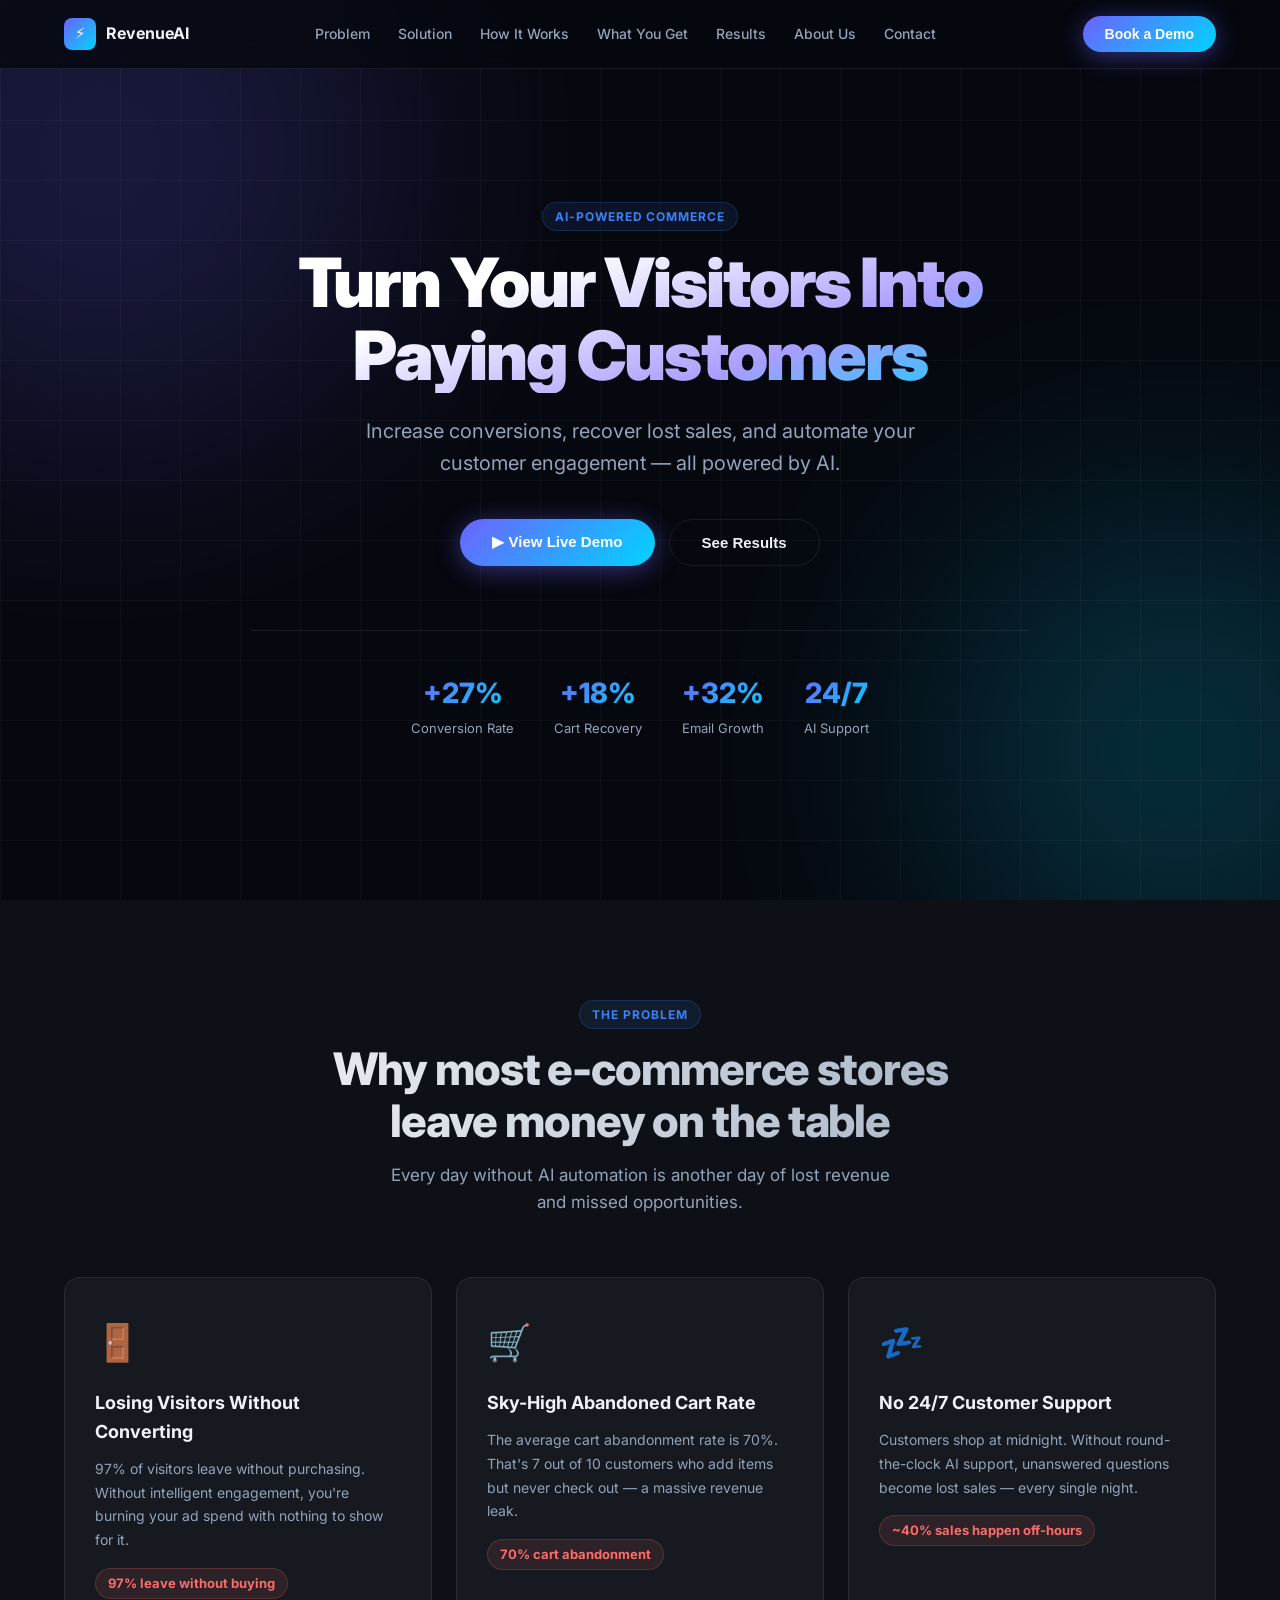
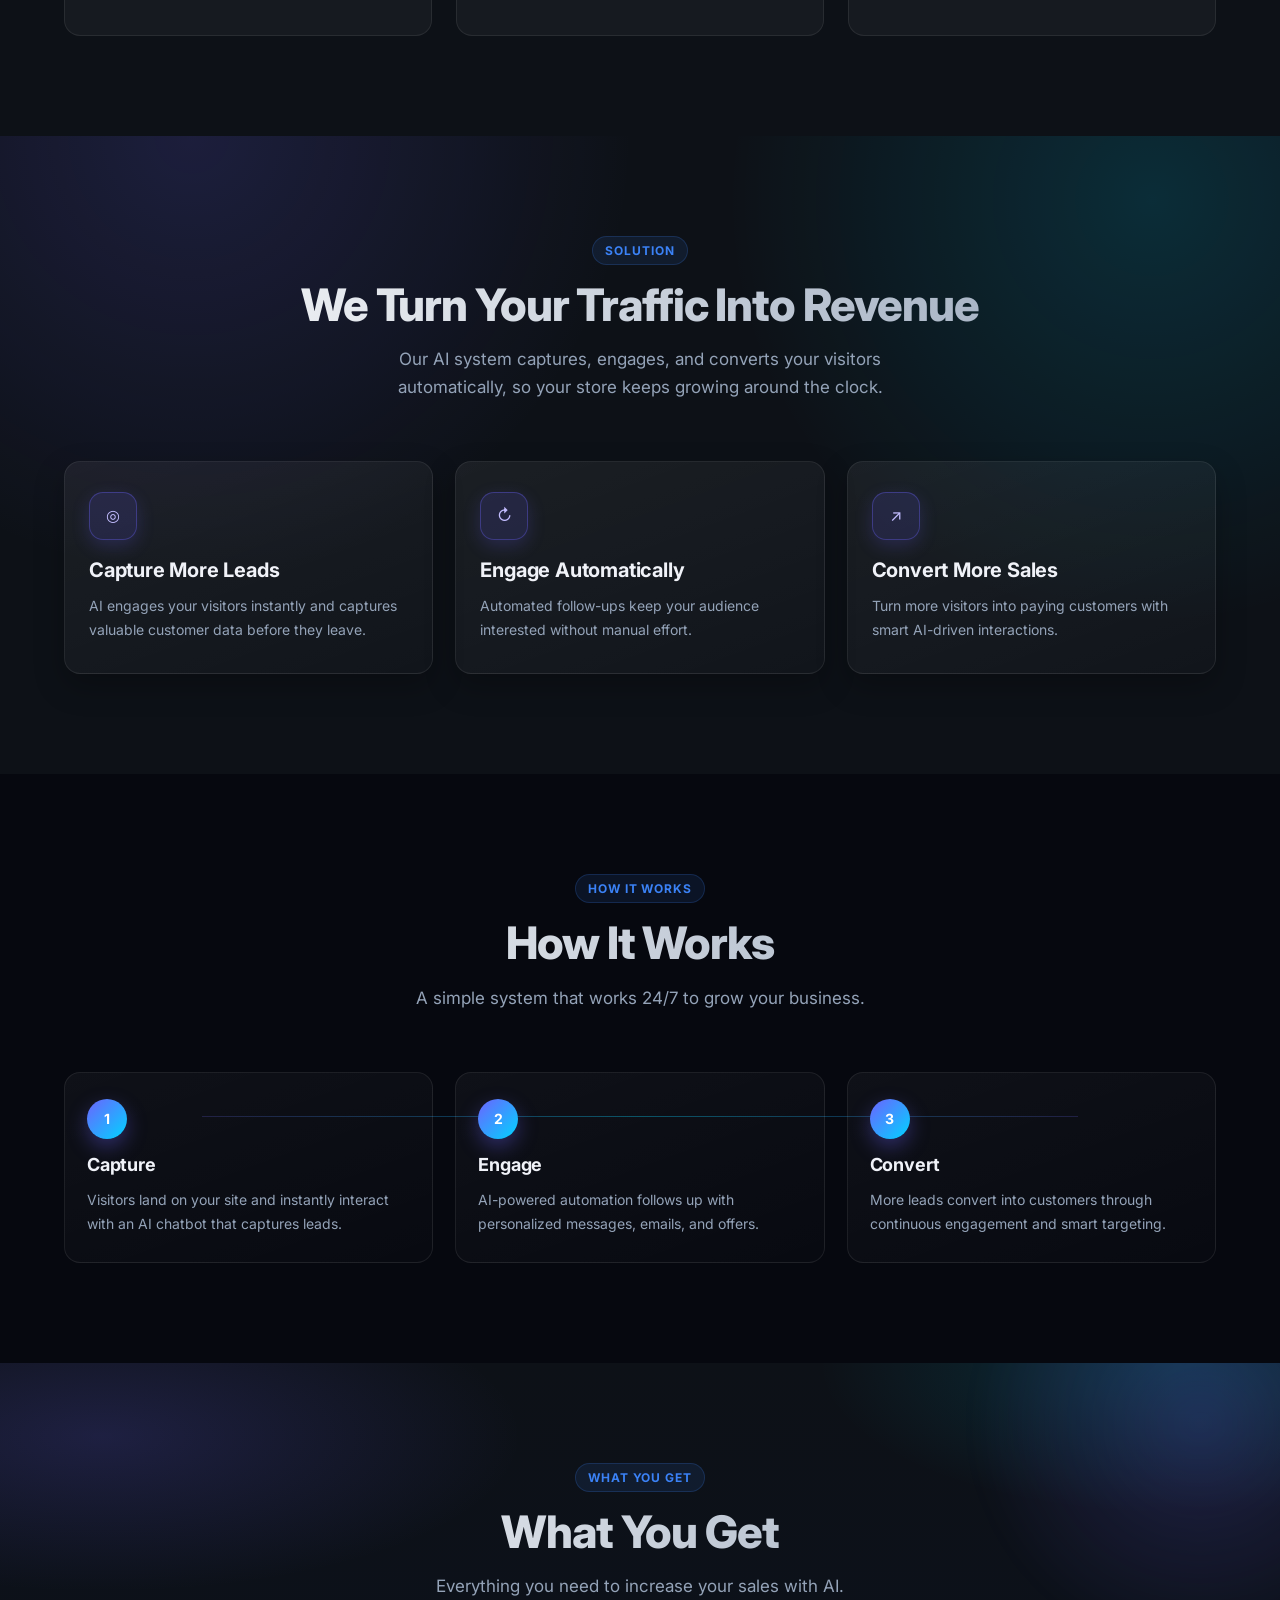
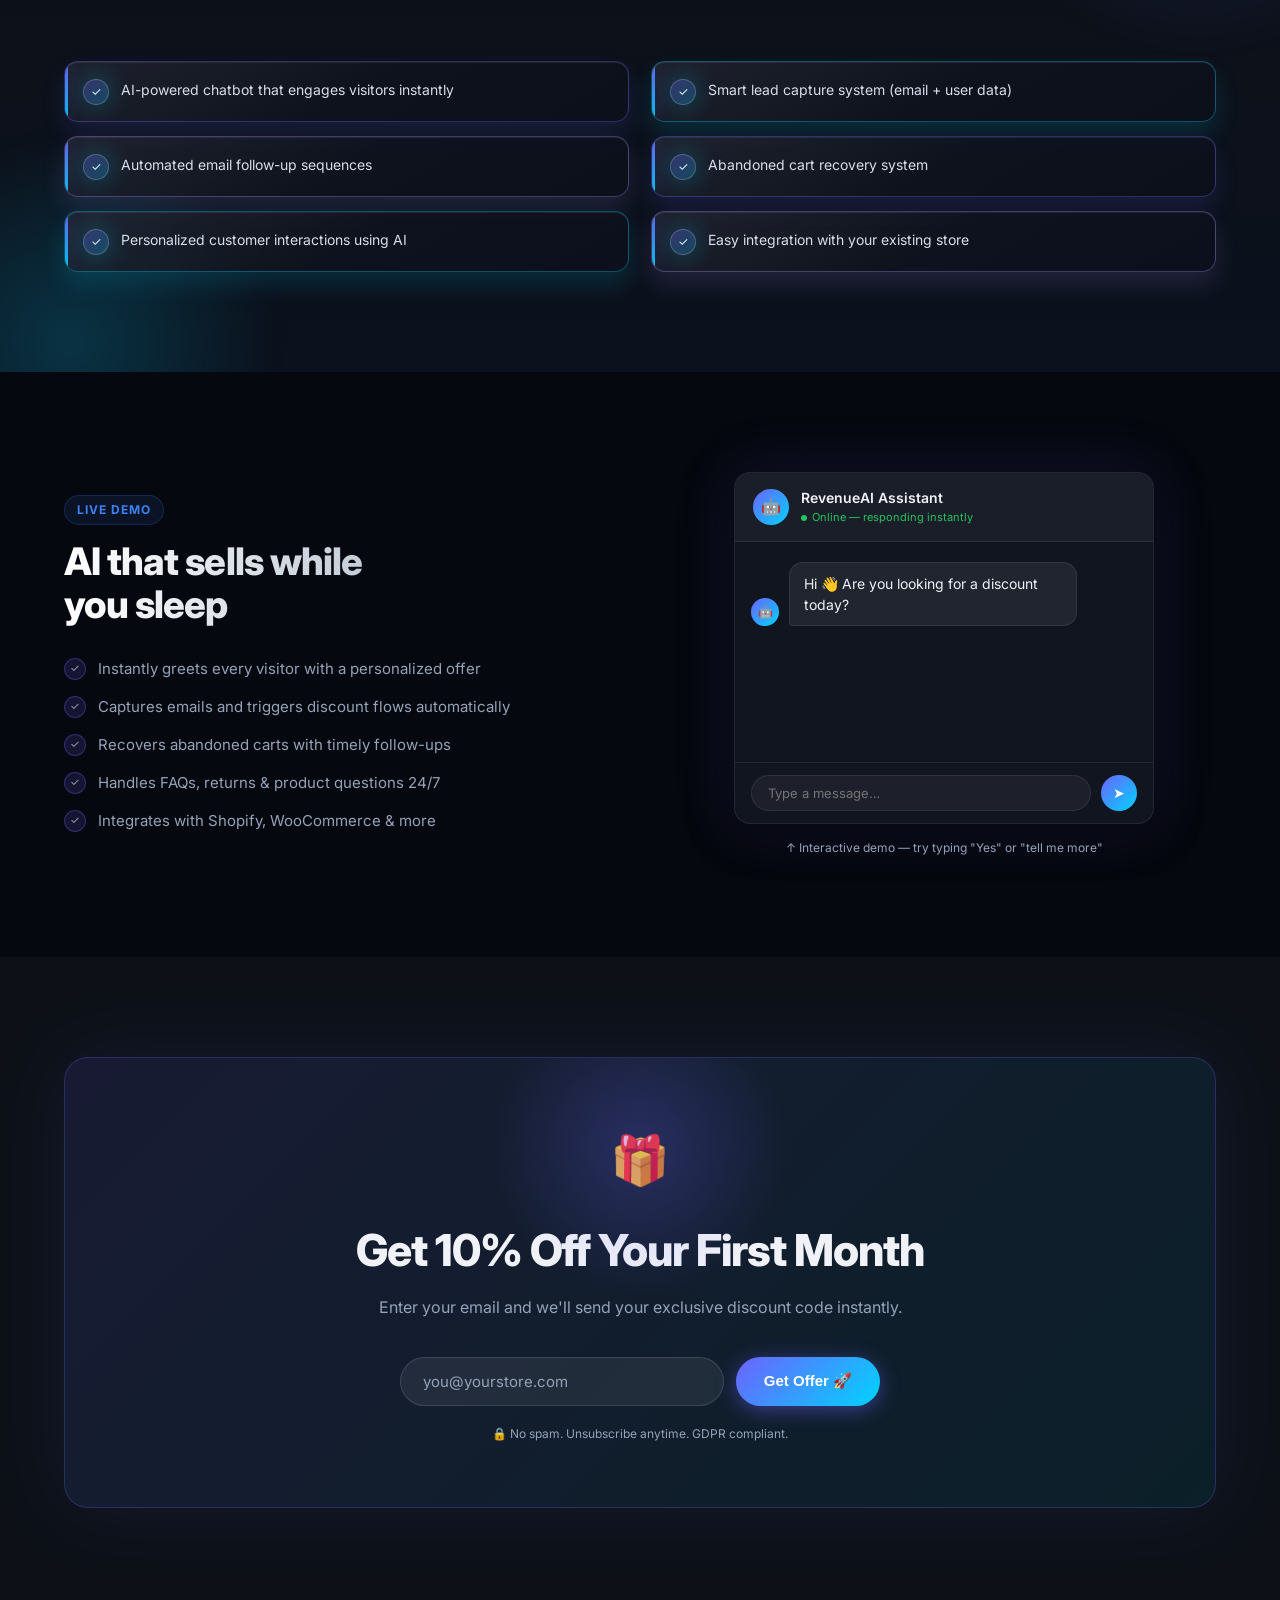
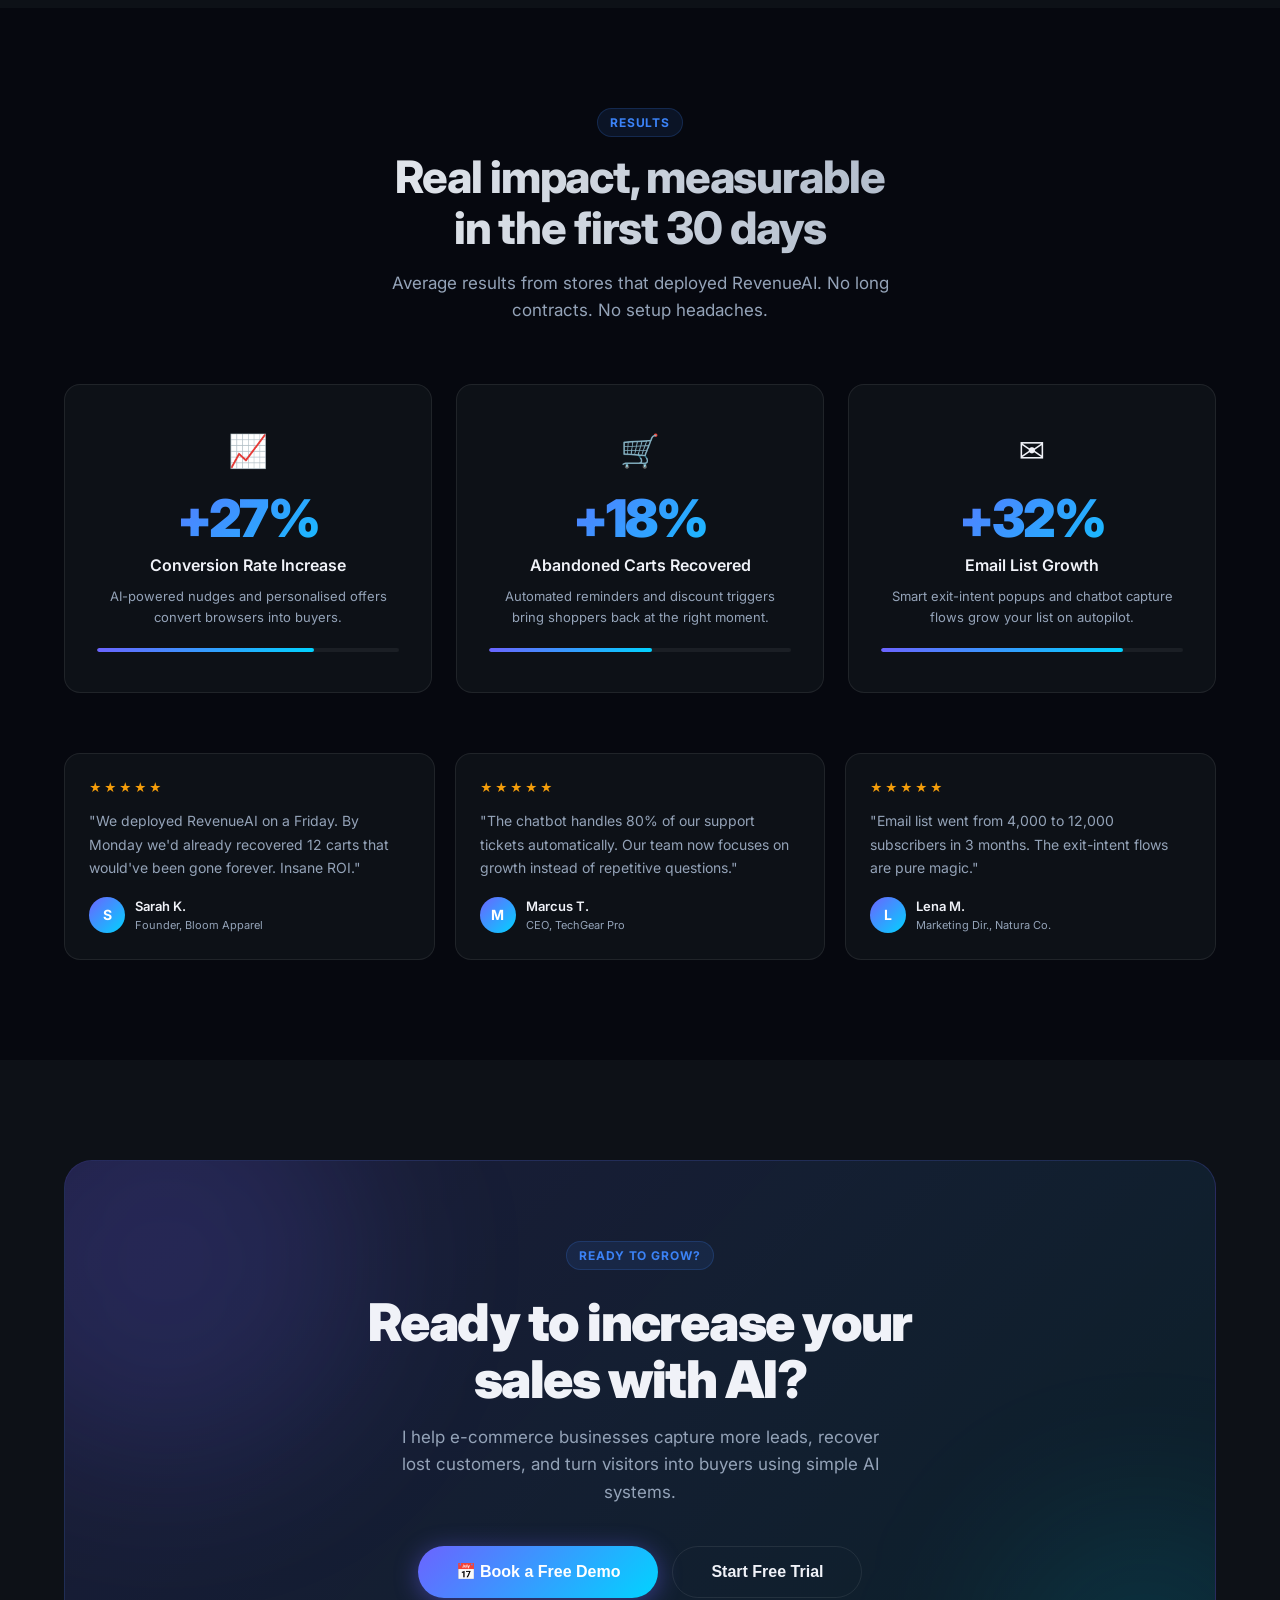
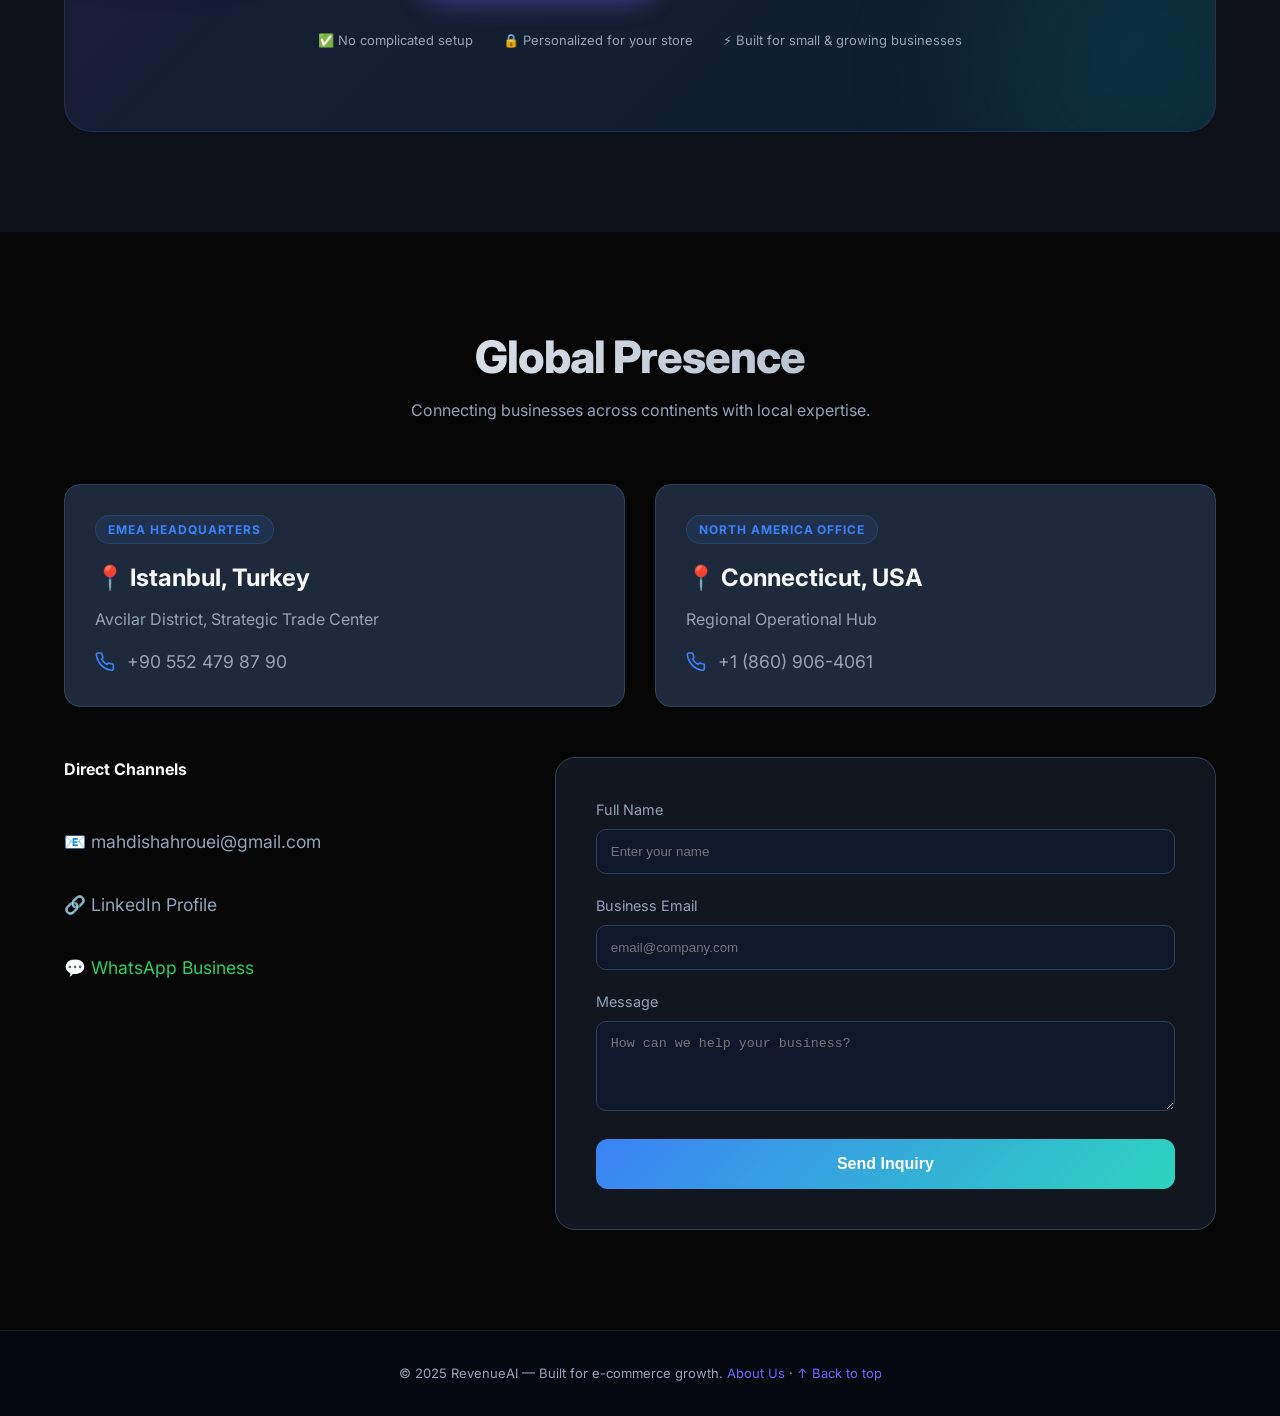
==== commit 5c6e09a3: "feat: initial commit - AI Revenue Booster - Landing page (index.html) with hero, features, pricing s" ====
--- a/index.html
+++ b/index.html
@@ -1,1100 +1,3008 @@
 <!DOCTYPE html>
-<html lang="tr">
+<html lang="en">
 
 <head>
-    <meta charset="UTF-8">
-    <meta name="viewport" content="width=device-width, initial-scale=1.0">
-    <meta name="description" content="Ben Mahdi Shahrouei - AI & Computer Engineering Portfolio">
-    <meta name="keywords" content="AI, Artificial Intelligence, Machine Learning, Computer Engineering, Portfolio">
-    <meta name="author" content="Ben Mahdi Shahrouei">
-    <title>Mahdi Shahrouei | Computer Engineer Portfolio</title>
-
-    <!-- Google Fonts -->
-    <link rel="preconnect" href="https://fonts.googleapis.com">
-    <link rel="preconnect" href="https://fonts.gstatic.com" crossorigin>
-    <link href="https://fonts.googleapis.com/css2?family=Inter:wght@300;400;600;700&display=swap" rel="stylesheet">
-
-    <!-- Stylesheet -->
-    <link rel="stylesheet" href="styles.css">
+  <meta charset="UTF-8" />
+  <meta name="viewport" content="width=device-width, initial-scale=1.0" />
+  <title>AI Revenue Booster — Turn Your Visitors Into Paying Customers With AI</title>
+  <meta name="description"
+    content="Increase conversions, recover abandoned carts, and automate customer engagement using AI. See the live demo of AI Revenue Booster for e-commerce stores." />
+  <link rel="preconnect" href="https://fonts.googleapis.com" />
+  <link rel="preconnect" href="https://fonts.gstatic.com" crossorigin />
+  <link href="https://fonts.googleapis.com/css2?family=Inter:wght@300;400;500;600;700;800;900&display=swap"
+    rel="stylesheet" />
+  <style>
+    /* ─── CSS Reset & Variables ───────────────────────────────────────────── */
+    *,
+    *::before,
+    *::after {
+      box-sizing: border-box;
+      margin: 0;
+      padding: 0;
+    }
+
+    :root {
+      --bg: #06080f;
+      --bg-card: #0d1117;
+      --bg-glass: rgba(255, 255, 255, 0.04);
+      --border: rgba(255, 255, 255, 0.08);
+      --accent: #6c63ff;
+      --accent-2: #00d4ff;
+      --accent-grad: linear-gradient(135deg, #6c63ff 0%, #00d4ff 100%);
+      --text: #f0f2f8;
+      --text-muted: #8b929e;
+      --radius: 16px;
+      --radius-sm: 10px;
+      --shadow: 0 8px 40px rgba(0, 0, 0, 0.55);
+      --shadow-glow: 0 0 60px rgba(108, 99, 255, 0.18);
+      --transition: 0.3s cubic-bezier(0.4, 0, 0.2, 1);
+    }
+
+    html {
+      scroll-behavior: smooth;
+    }
+
+    body {
+      font-family: 'Inter', system-ui, -apple-system, sans-serif;
+      background: var(--bg);
+      color: var(--text);
+      line-height: 1.6;
+      overflow-x: hidden;
+    }
+
+    /* ─── Utility ─────────────────────────────────────────────────────────── */
+    .container {
+      max-width: 1100px;
+      margin: 0 auto;
+      padding: 0 24px;
+    }
+
+    .badge {
+      display: inline-flex;
+      align-items: center;
+      gap: 6px;
+      background: rgba(108, 99, 255, 0.15);
+      border: 1px solid rgba(108, 99, 255, 0.35);
+      color: #a89dff;
+      font-size: 12px;
+      font-weight: 600;
+      letter-spacing: 0.08em;
+      text-transform: uppercase;
+      padding: 5px 14px;
+      border-radius: 100px;
+      margin-bottom: 20px;
+    }
+
+    .badge::before {
+      content: '';
+      width: 7px;
+      height: 7px;
+      background: var(--accent);
+      border-radius: 50%;
+      animation: pulse-dot 2s infinite;
+    }
+
+    @keyframes pulse-dot {
+
+      0%,
+      100% {
+        opacity: 1;
+        transform: scale(1);
+      }
+
+      50% {
+        opacity: 0.5;
+        transform: scale(0.7);
+      }
+    }
+
+    .btn {
+      display: inline-flex;
+      align-items: center;
+      gap: 8px;
+      padding: 14px 32px;
+      border-radius: 100px;
+      font-size: 15px;
+      font-weight: 600;
+      cursor: pointer;
+      text-decoration: none;
+      border: none;
+      transition: var(--transition);
+      position: relative;
+      overflow: hidden;
+    }
+
+    .btn::after {
+      content: '';
+      position: absolute;
+      inset: 0;
+      background: rgba(255, 255, 255, 0);
+      transition: background 0.25s;
+    }
+
+    .btn:hover::after {
+      background: rgba(255, 255, 255, 0.08);
+    }
+
+    .btn-primary {
+      background: var(--accent-grad);
+      color: #fff;
+      box-shadow: 0 4px 24px rgba(108, 99, 255, 0.45);
+    }
+
+    .btn-primary:hover {
+      transform: translateY(-2px);
+      box-shadow: 0 8px 32px rgba(108, 99, 255, 0.6);
+    }
+
+    .btn-outline {
+      background: transparent;
+      color: var(--text);
+      border: 1px solid var(--border);
+    }
+
+    .btn-outline:hover {
+      border-color: rgba(255, 255, 255, 0.25);
+      transform: translateY(-2px);
+    }
+
+    /* ─── Scroll-reveal animation ─────────────────────────────────────────── */
+    .reveal {
+      opacity: 0;
+      transform: translateY(30px);
+      transition: opacity 0.7s ease, transform 0.7s ease;
+    }
+
+    .reveal.visible {
+      opacity: 1;
+      transform: translateY(0);
+    }
+
+    .reveal-delay-1 {
+      transition-delay: 0.1s;
+    }
+
+    .reveal-delay-2 {
+      transition-delay: 0.2s;
+    }
+
+    .reveal-delay-3 {
+      transition-delay: 0.3s;
+    }
+
+    .reveal-delay-4 {
+      transition-delay: 0.4s;
+    }
+
+    /* ─── NAV ──────────────────────────────────────────────────────────────── */
+    nav {
+      position: fixed;
+      top: 0;
+      left: 0;
+      right: 0;
+      z-index: 100;
+      padding: 16px 0;
+      background: rgba(6, 8, 15, 0.8);
+      backdrop-filter: blur(20px);
+      -webkit-backdrop-filter: blur(20px);
+      border-bottom: 1px solid var(--border);
+      transition: var(--transition);
+    }
+
+    .nav-inner {
+      display: flex;
+      align-items: center;
+      justify-content: space-between;
+    }
+
+    .nav-logo {
+      display: flex;
+      align-items: center;
+      gap: 10px;
+      text-decoration: none;
+      color: var(--text);
+      font-weight: 700;
+      font-size: 16px;
+    }
+
+    .nav-logo-icon {
+      width: 32px;
+      height: 32px;
+      background: var(--accent-grad);
+      border-radius: 8px;
+      display: flex;
+      align-items: center;
+      justify-content: center;
+      font-size: 16px;
+    }
+
+    .nav-links {
+      display: flex;
+      gap: 28px;
+      list-style: none;
+    }
+
+    .nav-links a {
+      text-decoration: none;
+      color: var(--text-muted);
+      font-size: 14px;
+      font-weight: 500;
+      transition: color var(--transition);
+    }
+
+    .nav-links a:hover {
+      color: var(--text);
+    }
+
+    .nav-cta {
+      margin-left: 20px;
+    }
+
+    .nav-cta .btn {
+      padding: 10px 22px;
+      font-size: 14px;
+    }
+
+    /* ─── HERO ─────────────────────────────────────────────────────────────── */
+    #hero {
+      min-height: 100vh;
+      display: flex;
+      align-items: center;
+      position: relative;
+      padding: 120px 0 80px;
+      overflow: hidden;
+    }
+
+    /* Ambient background blobs */
+    .hero-blob {
+      position: absolute;
+      border-radius: 50%;
+      filter: blur(120px);
+      opacity: 0.18;
+      pointer-events: none;
+    }
+
+    .hero-blob-1 {
+      width: 600px;
+      height: 600px;
+      background: var(--accent);
+      top: -150px;
+      left: -200px;
+    }
+
+    .hero-blob-2 {
+      width: 500px;
+      height: 500px;
+      background: var(--accent-2);
+      bottom: -100px;
+      right: -150px;
+    }
+
+    /* Grid lines backdrop */
+    .grid-bg {
+      position: absolute;
+      inset: 0;
+      background-image:
+        linear-gradient(rgba(255, 255, 255, 0.03) 1px, transparent 1px),
+        linear-gradient(90deg, rgba(255, 255, 255, 0.03) 1px, transparent 1px);
+      background-size: 60px 60px;
+      pointer-events: none;
+    }
+
+    .hero-content {
+      position: relative;
+      text-align: center;
+      max-width: 780px;
+      margin: 0 auto;
+    }
+
+    .hero-title {
+      font-size: clamp(36px, 6vw, 68px);
+      font-weight: 900;
+      line-height: 1.08;
+      letter-spacing: -0.03em;
+      margin-bottom: 22px;
+      background: linear-gradient(160deg, #ffffff 30%, #a89dff 70%, #00d4ff 100%);
+      -webkit-background-clip: text;
+      -webkit-text-fill-color: transparent;
+      background-clip: text;
+    }
+
+    .hero-subtitle {
+      font-size: clamp(16px, 2vw, 20px);
+      color: var(--text-muted);
+      max-width: 560px;
+      margin: 0 auto 40px;
+      font-weight: 400;
+    }
+
+    .hero-btns {
+      display: flex;
+      gap: 14px;
+      justify-content: center;
+      flex-wrap: wrap;
+    }
+
+    .hero-stats {
+      display: flex;
+      justify-content: center;
+      gap: 40px;
+      margin-top: 64px;
+      padding-top: 40px;
+      border-top: 1px solid var(--border);
+      flex-wrap: wrap;
+    }
+
+    .hero-stat-item {
+      text-align: center;
+    }
+
+    .hero-stat-num {
+      font-size: 28px;
+      font-weight: 800;
+      background: var(--accent-grad);
+      -webkit-background-clip: text;
+      -webkit-text-fill-color: transparent;
+      background-clip: text;
+    }
+
+    .hero-stat-label {
+      font-size: 13px;
+      color: var(--text-muted);
+      margin-top: 2px;
+    }
+
+    /* ─── SECTION WRAPPER ─────────────────────────────────────────────────── */
+    section {
+      padding: 100px 0;
+      position: relative;
+    }
+
+    .section-header {
+      text-align: center;
+      margin-bottom: 60px;
+    }
+
+    .section-title {
+      font-size: clamp(28px, 4vw, 44px);
+      font-weight: 800;
+      letter-spacing: -0.025em;
+      line-height: 1.15;
+      margin-bottom: 14px;
+    }
+
+    .section-sub {
+      font-size: 17px;
+      color: var(--text-muted);
+      max-width: 520px;
+      margin: 0 auto;
+    }
+
+    /* ─── SOLUTION SECTION ────────────────────────────────────────────────── */
+    #solution {
+      background:
+        radial-gradient(circle at 15% 0%, rgba(108, 99, 255, 0.16), transparent 35%),
+        radial-gradient(circle at 90% 10%, rgba(0, 212, 255, 0.14), transparent 33%),
+        var(--bg-card);
+    }
+
+    .solution-grid {
+      display: grid;
+      grid-template-columns: repeat(auto-fit, minmax(250px, 1fr));
+      gap: 22px;
+    }
+
+    .solution-card {
+      background: linear-gradient(160deg, rgba(255, 255, 255, 0.06), rgba(255, 255, 255, 0.02));
+      border: 1px solid var(--border);
+      border-radius: var(--radius);
+      padding: 30px 24px;
+      transition: var(--transition);
+      box-shadow: 0 12px 30px rgba(0, 0, 0, 0.25);
+      position: relative;
+      overflow: hidden;
+    }
+
+    .solution-card::before {
+      content: "";
+      position: absolute;
+      inset: -1px;
+      background: linear-gradient(120deg, rgba(108, 99, 255, 0.3), rgba(0, 212, 255, 0.2), rgba(108, 99, 255, 0.1));
+      opacity: 0;
+      transition: opacity 0.35s ease;
+      pointer-events: none;
+      mask: linear-gradient(#000, #000) content-box, linear-gradient(#000, #000);
+      -webkit-mask: linear-gradient(#000, #000) content-box, linear-gradient(#000, #000);
+      mask-composite: exclude;
+      -webkit-mask-composite: xor;
+      padding: 1px;
+      border-radius: var(--radius);
+    }
+
+    .solution-card:hover {
+      transform: translateY(-7px) scale(1.01);
+      box-shadow: 0 18px 46px rgba(108, 99, 255, 0.18);
+    }
+
+    .solution-card:hover::before {
+      opacity: 1;
+    }
+
+    .solution-icon {
+      width: 48px;
+      height: 48px;
+      border-radius: 14px;
+      background: rgba(108, 99, 255, 0.14);
+      border: 1px solid rgba(108, 99, 255, 0.35);
+      display: flex;
+      align-items: center;
+      justify-content: center;
+      margin-bottom: 14px;
+      color: #c3bdff;
+      animation: float-soft 4s ease-in-out infinite;
+      box-shadow: 0 6px 18px rgba(108, 99, 255, 0.2);
+    }
+
+    .solution-card:nth-child(2) .solution-icon {
+      animation-delay: 0.4s;
+    }
+
+    .solution-card:nth-child(3) .solution-icon {
+      animation-delay: 0.8s;
+    }
+
+    .solution-card h3 {
+      font-size: 20px;
+      margin-bottom: 8px;
+      letter-spacing: -0.01em;
+    }
+
+    .solution-card p {
+      font-size: 14px;
+      color: var(--text-muted);
+      line-height: 1.75;
+    }
+
+    /* ─── HOW IT WORKS SECTION ────────────────────────────────────────────── */
+    #how-it-works {
+      background: var(--bg);
+    }
+
+    .steps-grid {
+      display: grid;
+      grid-template-columns: repeat(3, 1fr);
+      gap: 22px;
+      position: relative;
+    }
+
+    .steps-grid::before {
+      content: "";
+      position: absolute;
+      top: 44px;
+      left: 12%;
+      right: 12%;
+      height: 1px;
+      background: linear-gradient(90deg, rgba(108, 99, 255, 0.2), rgba(0, 212, 255, 0.35), rgba(108, 99, 255, 0.2));
+      z-index: 0;
+    }
+
+    .step-card {
+      position: relative;
+      z-index: 1;
+      background: linear-gradient(160deg, rgba(255, 255, 255, 0.04), rgba(255, 255, 255, 0.01));
+      border: 1px solid var(--border);
+      border-radius: var(--radius);
+      padding: 26px 22px;
+      transition: var(--transition);
+      overflow: hidden;
+    }
+
+    .step-card::before {
+      content: "";
+      position: absolute;
+      top: -60%;
+      left: -20%;
+      width: 120%;
+      height: 120%;
+      background: radial-gradient(circle, rgba(0, 212, 255, 0.12), transparent 60%);
+      opacity: 0;
+      transition: opacity 0.35s ease;
+      pointer-events: none;
+    }
+
+    .step-card:hover {
+      transform: translateY(-5px);
+      border-color: rgba(0, 212, 255, 0.32);
+      box-shadow: 0 14px 32px rgba(0, 212, 255, 0.14);
+    }
+
+    .step-card:hover::before {
+      opacity: 1;
+    }
+
+    .step-num {
+      width: 40px;
+      height: 40px;
+      border-radius: 50%;
+      background: var(--accent-grad);
+      color: #fff;
+      font-weight: 700;
+      font-size: 14px;
+      display: inline-flex;
+      align-items: center;
+      justify-content: center;
+      margin-bottom: 12px;
+      box-shadow: 0 8px 20px rgba(108, 99, 255, 0.35);
+      animation: pulse-soft 2.4s ease-in-out infinite;
+    }
+
+    .step-card h3 {
+      font-size: 18px;
+      margin-bottom: 8px;
+      letter-spacing: -0.01em;
+    }
+
+    .step-card p {
+      font-size: 14px;
+      color: var(--text-muted);
+      line-height: 1.72;
+    }
+
+    .step-card::after {
+      content: "→";
+      position: absolute;
+      top: 32px;
+      right: -15px;
+      color: rgba(255, 255, 255, 0.28);
+      font-weight: 700;
+      font-size: 18px;
+    }
+
+    .step-card:last-child::after {
+      content: "";
+    }
+
+    /* ─── WHAT YOU GET SECTION ────────────────────────────────────────────── */
+    #what-you-get {
+      background:
+        radial-gradient(700px 260px at 8% 12%, rgba(108, 99, 255, 0.18), transparent 60%),
+        radial-gradient(620px 260px at 92% 0%, rgba(0, 212, 255, 0.16), transparent 58%),
+        linear-gradient(180deg, #0d1117 0%, #0b111d 100%);
+      overflow: hidden;
+    }
+
+    #what-you-get::before {
+      content: "";
+      position: absolute;
+      width: 480px;
+      height: 480px;
+      right: -160px;
+      top: -180px;
+      background: radial-gradient(circle, rgba(108, 99, 255, 0.2) 0%, transparent 68%);
+      filter: blur(10px);
+      pointer-events: none;
+      animation: drift-ambient 9s ease-in-out infinite;
+    }
+
+    #what-you-get::after {
+      content: "";
+      position: absolute;
+      width: 420px;
+      height: 420px;
+      left: -140px;
+      bottom: -180px;
+      background: radial-gradient(circle, rgba(0, 212, 255, 0.18) 0%, transparent 70%);
+      filter: blur(12px);
+      pointer-events: none;
+      animation: drift-ambient 11s ease-in-out infinite reverse;
+    }
+
+    .get-grid {
+      display: grid;
+      grid-template-columns: repeat(2, minmax(0, 1fr));
+      gap: 14px 22px;
+      perspective: 1100px;
+      position: relative;
+      z-index: 2;
+    }
+
+    .get-item {
+      display: flex;
+      gap: 12px;
+      align-items: flex-start;
+      padding: 16px 18px;
+      background:
+        linear-gradient(150deg, rgba(255, 255, 255, 0.09), rgba(255, 255, 255, 0.02) 52%, rgba(255, 255, 255, 0.01)),
+        rgba(9, 13, 24, 0.75);
+      border: 1px solid rgba(255, 255, 255, 0.12);
+      border-radius: 14px;
+      transition: var(--transition);
+      position: relative;
+      overflow: hidden;
+      transform-style: preserve-3d;
+      transform: rotateX(4deg) translateY(0);
+      box-shadow:
+        0 10px 20px rgba(0, 0, 0, 0.25),
+        inset 0 1px 0 rgba(255, 255, 255, 0.08);
+    }
+
+    .get-item:nth-child(3n+1) {
+      border-color: rgba(108, 99, 255, 0.35);
+      box-shadow:
+        0 12px 24px rgba(108, 99, 255, 0.14),
+        inset 0 1px 0 rgba(255, 255, 255, 0.08);
+    }
+
+    .get-item:nth-child(3n+2) {
+      border-color: rgba(0, 212, 255, 0.33);
+      box-shadow:
+        0 12px 24px rgba(0, 212, 255, 0.14),
+        inset 0 1px 0 rgba(255, 255, 255, 0.08);
+    }
+
+    .get-item:nth-child(3n) {
+      border-color: rgba(167, 139, 250, 0.34);
+      box-shadow:
+        0 12px 24px rgba(167, 139, 250, 0.14),
+        inset 0 1px 0 rgba(255, 255, 255, 0.08);
+    }
+
+    .get-item::before {
+      content: "";
+      position: absolute;
+      inset: 0;
+      background: linear-gradient(105deg, transparent 18%, rgba(255, 255, 255, 0.16) 48%, transparent 82%);
+      transform: translateX(-135%);
+      transition: transform 0.7s ease;
+      pointer-events: none;
+    }
+
+    .get-item::after {
+      content: "";
+      position: absolute;
+      left: 0;
+      top: 0;
+      bottom: 0;
+      width: 3px;
+      background: var(--accent-grad);
+      box-shadow: 0 0 18px rgba(108, 99, 255, 0.45);
+      opacity: 0.92;
+    }
+
+    .get-item:hover {
+      transform: translateY(-7px) rotateX(0deg) rotateY(-1.5deg);
+      box-shadow:
+        0 20px 34px rgba(108, 99, 255, 0.19),
+        0 10px 22px rgba(0, 212, 255, 0.14);
+    }
+
+    .get-item:hover::before {
+      transform: translateX(120%);
+    }
+
+    .get-check {
+      width: 26px;
+      height: 26px;
+      border-radius: 50%;
+      background: linear-gradient(140deg, rgba(108, 99, 255, 0.32), rgba(0, 212, 255, 0.25));
+      border: 1px solid rgba(255, 255, 255, 0.2);
+      color: #dffbff;
+      font-size: 12px;
+      display: flex;
+      align-items: center;
+      justify-content: center;
+      flex-shrink: 0;
+      margin-top: 1px;
+      box-shadow:
+        0 0 0 0 rgba(108, 99, 255, 0.35),
+        0 0 24px rgba(0, 212, 255, 0.32);
+      transform: translateZ(20px);
+      animation: ping-soft 2.8s ease-out infinite;
+    }
+
+    .get-item p {
+      font-size: 14px;
+      color: #d8deea;
+      line-height: 1.72;
+      transform: translateZ(14px);
+    }
+
+    @keyframes float-soft {
+
+      0%,
+      100% {
+        transform: translateY(0);
+      }
+
+      50% {
+        transform: translateY(-4px);
+      }
+    }
+
+    @keyframes pulse-soft {
+
+      0%,
+      100% {
+        transform: scale(1);
+        box-shadow: 0 8px 20px rgba(108, 99, 255, 0.35);
+      }
+
+      50% {
+        transform: scale(1.05);
+        box-shadow: 0 12px 24px rgba(108, 99, 255, 0.5);
+      }
+    }
+
+    @keyframes ping-soft {
+      0% {
+        box-shadow: 0 0 0 0 rgba(74, 222, 128, 0.4);
+      }
+
+      70% {
+        box-shadow: 0 0 0 8px rgba(74, 222, 128, 0);
+      }
+
+      100% {
+        box-shadow: 0 0 0 0 rgba(74, 222, 128, 0);
+      }
+    }
+
+    @keyframes drift-ambient {
+
+      0%,
+      100% {
+        transform: translate3d(0, 0, 0) scale(1);
+      }
+
+      50% {
+        transform: translate3d(0, 14px, 0) scale(1.04);
+      }
+    }
+
+    /* ─── PROBLEM SECTION ─────────────────────────────────────────────────── */
+    #problem {
+      background: var(--bg-card);
+    }
+
+    .problem-grid {
+      display: grid;
+      grid-template-columns: repeat(auto-fit, minmax(280px, 1fr));
+      gap: 24px;
+    }
+
+    .problem-card {
+      background: var(--bg-glass);
+      border: 1px solid var(--border);
+      border-radius: var(--radius);
+      padding: 36px 30px;
+      transition: var(--transition);
+      position: relative;
+      overflow: hidden;
+    }
+
+    .problem-card::before {
+      content: '';
+      position: absolute;
+      top: 0;
+      left: 0;
+      right: 0;
+      height: 3px;
+      background: var(--accent-grad);
+      opacity: 0;
+      transition: opacity var(--transition);
+    }
+
+    .problem-card:hover {
+      transform: translateY(-6px);
+      box-shadow: var(--shadow-glow);
+      border-color: rgba(108, 99, 255, 0.3);
+    }
+
+    .problem-card:hover::before {
+      opacity: 1;
+    }
+
+    .problem-icon {
+      font-size: 36px;
+      margin-bottom: 18px;
+      display: block;
+    }
+
+    .problem-card h3 {
+      font-size: 18px;
+      font-weight: 700;
+      margin-bottom: 10px;
+      color: var(--text);
+    }
+
+    .problem-card p {
+      font-size: 14px;
+      color: var(--text-muted);
+      line-height: 1.7;
+    }
+
+    .problem-stat {
+      display: inline-block;
+      margin-top: 16px;
+      font-size: 13px;
+      font-weight: 700;
+      color: #ff6b6b;
+      background: rgba(255, 107, 107, 0.1);
+      border: 1px solid rgba(255, 107, 107, 0.2);
+      padding: 4px 12px;
+      border-radius: 100px;
+    }
+
+    /* ─── CHATBOT SECTION ─────────────────────────────────────────────────── */
+    #chatbot {
+      background: var(--bg);
+    }
+
+    .chatbot-wrapper {
+      display: grid;
+      grid-template-columns: 1fr 1fr;
+      gap: 64px;
+      align-items: center;
+    }
+
+    @media (max-width: 768px) {
+      .chatbot-wrapper {
+        grid-template-columns: 1fr;
+        gap: 40px;
+      }
+    }
+
+    .chatbot-copy .section-header {
+      text-align: left;
+      margin-bottom: 30px;
+    }
+
+    .chatbot-copy .section-header .section-title {
+      font-size: clamp(24px, 3.5vw, 38px);
+    }
+
+    .chatbot-feature-list {
+      list-style: none;
+      display: flex;
+      flex-direction: column;
+      gap: 14px;
+    }
+
+    .chatbot-feature-list li {
+      display: flex;
+      align-items: flex-start;
+      gap: 12px;
+      font-size: 15px;
+      color: var(--text-muted);
+    }
+
+    .check-icon {
+      width: 22px;
+      height: 22px;
+      background: rgba(108, 99, 255, 0.15);
+      border: 1px solid rgba(108, 99, 255, 0.3);
+      border-radius: 50%;
+      display: flex;
+      align-items: center;
+      justify-content: center;
+      font-size: 11px;
+      flex-shrink: 0;
+      margin-top: 1px;
+    }
+
+    /* Chat window UI */
+    .chat-window {
+      background: #111520;
+      border: 1px solid var(--border);
+      border-radius: var(--radius);
+      box-shadow: var(--shadow), var(--shadow-glow);
+      overflow: hidden;
+      max-width: 420px;
+      width: 100%;
+      margin: 0 auto;
+    }
+
+    .chat-header {
+      background: rgba(255, 255, 255, 0.04);
+      border-bottom: 1px solid var(--border);
+      padding: 14px 18px;
+      display: flex;
+      align-items: center;
+      gap: 12px;
+    }
+
+    .chat-avatar {
+      width: 36px;
+      height: 36px;
+      background: var(--accent-grad);
+      border-radius: 50%;
+      display: flex;
+      align-items: center;
+      justify-content: center;
+      font-size: 16px;
+      flex-shrink: 0;
+    }
+
+    .chat-header-info strong {
+      display: block;
+      font-size: 14px;
+      font-weight: 600;
+      color: var(--text);
+    }
+
+    .chat-status {
+      display: flex;
+      align-items: center;
+      gap: 5px;
+      font-size: 11px;
+      color: #22c55e;
+    }
+
+    .chat-status::before {
+      content: '';
+      width: 6px;
+      height: 6px;
+      background: #22c55e;
+      border-radius: 50%;
+      animation: pulse-dot 2s infinite;
+    }
+
+    .chat-body {
+      padding: 20px 16px;
+      display: flex;
+      flex-direction: column;
+      gap: 14px;
+      min-height: 220px;
+    }
+
+    .chat-msg {
+      display: flex;
+      gap: 10px;
+      align-items: flex-end;
+      animation: fadeSlideUp 0.5s ease both;
+    }
+
+    @keyframes fadeSlideUp {
+      from {
+        opacity: 0;
+        transform: translateY(12px);
+      }
+
+      to {
+        opacity: 1;
+        transform: translateY(0);
+      }
+    }
+
+    .chat-msg.ai {
+      align-self: flex-start;
+    }
+
+    .chat-msg.user {
+      flex-direction: row-reverse;
+      align-self: flex-end;
+    }
+
+    .chat-bubble {
+      max-width: 82%;
+      padding: 10px 14px;
+      border-radius: 14px;
+      font-size: 14px;
+      line-height: 1.5;
+    }
+
+    .chat-msg.ai .chat-bubble {
+      background: rgba(255, 255, 255, 0.07);
+      border: 1px solid var(--border);
+      border-bottom-left-radius: 4px;
+      color: var(--text);
+    }
+
+    .chat-msg.user .chat-bubble {
+      background: var(--accent-grad);
+      border-bottom-right-radius: 4px;
+      color: #fff;
+    }
+
+    .chat-msg.ai .chat-mini-avatar {
+      width: 28px;
+      height: 28px;
+      background: var(--accent-grad);
+      border-radius: 50%;
+      display: flex;
+      align-items: center;
+      justify-content: center;
+      font-size: 12px;
+      flex-shrink: 0;
+    }
+
+    .chat-discount-badge {
+      display: inline-block;
+      margin-top: 6px;
+      background: rgba(0, 212, 255, 0.15);
+      border: 1px solid rgba(0, 212, 255, 0.3);
+      color: var(--accent-2);
+      font-weight: 700;
+      font-size: 15px;
+      letter-spacing: 0.06em;
+      padding: 4px 12px;
+      border-radius: 8px;
+    }
+
+    .chat-footer {
+      border-top: 1px solid var(--border);
+      padding: 12px 16px;
+      display: flex;
+      gap: 10px;
+    }
+
+    .chat-input {
+      flex: 1;
+      background: rgba(255, 255, 255, 0.05);
+      border: 1px solid var(--border);
+      border-radius: 100px;
+      padding: 9px 16px;
+      color: var(--text-muted);
+      font-size: 13px;
+      font-family: inherit;
+      outline: none;
+    }
+
+    .chat-send-btn {
+      width: 36px;
+      height: 36px;
+      background: var(--accent-grad);
+      border: none;
+      border-radius: 50%;
+      color: #fff;
+      font-size: 14px;
+      cursor: pointer;
+      display: flex;
+      align-items: center;
+      justify-content: center;
+      transition: var(--transition);
+    }
+
+    .chat-send-btn:hover {
+      transform: scale(1.1);
+    }
+
+    /* Typing indicator */
+    .typing-indicator {
+      display: flex;
+      align-items: center;
+      gap: 10px;
+      opacity: 0;
+      transition: opacity 0.3s;
+    }
+
+    .typing-indicator.visible {
+      opacity: 1;
+    }
+
+    .typing-dots {
+      display: flex;
+      gap: 4px;
+      background: rgba(255, 255, 255, 0.07);
+      border: 1px solid var(--border);
+      padding: 10px 14px;
+      border-radius: 14px;
+      border-bottom-left-radius: 4px;
+    }
+
+    .typing-dot {
+      width: 7px;
+      height: 7px;
+      background: var(--text-muted);
+      border-radius: 50%;
+      animation: bounce 1.2s ease infinite;
+    }
+
+    .typing-dot:nth-child(2) {
+      animation-delay: 0.2s;
+    }
+
+    .typing-dot:nth-child(3) {
+      animation-delay: 0.4s;
+    }
+
+    @keyframes bounce {
+
+      0%,
+      60%,
+      100% {
+        transform: translateY(0);
+      }
+
+      30% {
+        transform: translateY(-6px);
+      }
+    }
+
+    /* ─── LEAD GEN / POPUP ────────────────────────────────────────────────── */
+    #leadgen {
+      background: var(--bg-card);
+    }
+
+    .leadgen-inner {
+      background: linear-gradient(135deg, rgba(108, 99, 255, 0.12) 0%, rgba(0, 212, 255, 0.08) 100%);
+      border: 1px solid rgba(108, 99, 255, 0.25);
+      border-radius: 24px;
+      padding: 64px 40px;
+      text-align: center;
+      position: relative;
+      overflow: hidden;
+      box-shadow: 0 0 80px rgba(108, 99, 255, 0.1);
+    }
+
+    .leadgen-inner::before {
+      content: '';
+      position: absolute;
+      top: -60px;
+      left: 50%;
+      transform: translateX(-50%);
+      width: 300px;
+      height: 300px;
+      background: radial-gradient(circle, rgba(108, 99, 255, 0.25) 0%, transparent 70%);
+      pointer-events: none;
+    }
+
+    .leadgen-emoji {
+      font-size: 48px;
+      margin-bottom: 16px;
+      display: block;
+    }
+
+    .leadgen-title {
+      font-size: clamp(28px, 4vw, 44px);
+      font-weight: 800;
+      letter-spacing: -0.025em;
+      margin-bottom: 10px;
+    }
+
+    .leadgen-sub {
+      color: var(--text-muted);
+      font-size: 16px;
+      margin-bottom: 36px;
+    }
+
+    .leadgen-form {
+      display: flex;
+      gap: 12px;
+      max-width: 480px;
+      margin: 0 auto;
+      flex-wrap: wrap;
+      justify-content: center;
+    }
+
+    .leadgen-input {
+      flex: 1;
+      min-width: 220px;
+      background: rgba(255, 255, 255, 0.07);
+      border: 1px solid rgba(255, 255, 255, 0.12);
+      border-radius: 100px;
+      padding: 14px 22px;
+      color: var(--text);
+      font-size: 15px;
+      font-family: inherit;
+      outline: none;
+      transition: border-color var(--transition);
+    }
+
+    .leadgen-input::placeholder {
+      color: var(--text-muted);
+    }
+
+    .leadgen-input:focus {
+      border-color: var(--accent);
+    }
+
+    .leadgen-btn {
+      padding: 14px 28px;
+      font-size: 15px;
+      border-radius: 100px;
+      font-weight: 700;
+      cursor: pointer;
+      border: none;
+      background: var(--accent-grad);
+      color: #fff;
+      transition: var(--transition);
+      box-shadow: 0 4px 20px rgba(108, 99, 255, 0.45);
+    }
+
+    .leadgen-btn:hover {
+      transform: translateY(-2px);
+      box-shadow: 0 8px 28px rgba(108, 99, 255, 0.6);
+    }
+
+    .leadgen-trust {
+      margin-top: 18px;
+      font-size: 12px;
+      color: var(--text-muted);
+      display: flex;
+      align-items: center;
+      justify-content: center;
+      gap: 6px;
+    }
+
+    .leadgen-success {
+      display: none;
+      flex-direction: column;
+      align-items: center;
+      gap: 10px;
+      animation: fadeSlideUp 0.5s ease;
+    }
+
+    .leadgen-success.show {
+      display: flex;
+    }
+
+    /* ─── RESULTS / METRICS ───────────────────────────────────────────────── */
+    #results {
+      background: var(--bg);
+    }
+
+    .results-grid {
+      display: grid;
+      grid-template-columns: repeat(auto-fit, minmax(280px, 1fr));
+      gap: 24px;
+    }
+
+    .metric-card {
+      background: var(--bg-card);
+      border: 1px solid var(--border);
+      border-radius: var(--radius);
+      padding: 40px 32px;
+      text-align: center;
+      position: relative;
+      overflow: hidden;
+      transition: var(--transition);
+    }
+
+    .metric-card::after {
+      content: '';
+      position: absolute;
+      inset: 0;
+      background: var(--accent-grad);
+      opacity: 0;
+      transition: opacity 0.35s;
+      z-index: 0;
+    }
+
+    .metric-card:hover {
+      transform: translateY(-8px);
+      box-shadow: var(--shadow-glow);
+      border-color: rgba(108, 99, 255, 0.4);
+    }
+
+    .metric-card:hover::after {
+      opacity: 0.06;
+    }
+
+    .metric-card>* {
+      position: relative;
+      z-index: 1;
+    }
+
+    .metric-icon {
+      font-size: 32px;
+      margin-bottom: 16px;
+      display: block;
+    }
+
+    .metric-num {
+      font-size: 52px;
+      font-weight: 900;
+      letter-spacing: -0.04em;
+      line-height: 1;
+      background: var(--accent-grad);
+      -webkit-background-clip: text;
+      -webkit-text-fill-color: transparent;
+      background-clip: text;
+      margin-bottom: 8px;
+    }
+
+    .metric-label {
+      font-size: 16px;
+      font-weight: 600;
+      color: var(--text);
+      margin-bottom: 8px;
+    }
+
+    .metric-desc {
+      font-size: 13px;
+      color: var(--text-muted);
+      line-height: 1.6;
+    }
+
+    .metric-bar-wrap {
+      margin-top: 20px;
+      height: 4px;
+      background: rgba(255, 255, 255, 0.06);
+      border-radius: 100px;
+      overflow: hidden;
+    }
+
+    .metric-bar {
+      height: 100%;
+      background: var(--accent-grad);
+      border-radius: 100px;
+      width: 0%;
+      transition: width 1.4s cubic-bezier(0.4, 0, 0.2, 1) 0.3s;
+    }
+
+    /* ─── TESTIMONIALS (mini) ─────────────────────────────────────────────── */
+    .testimonials-row {
+      display: flex;
+      gap: 20px;
+      margin-top: 60px;
+      flex-wrap: wrap;
+    }
+
+    .testimonial-card {
+      flex: 1;
+      min-width: 260px;
+      background: var(--bg-card);
+      border: 1px solid var(--border);
+      border-radius: var(--radius);
+      padding: 24px;
+      transition: var(--transition);
+    }
+
+    .testimonial-card:hover {
+      border-color: rgba(108, 99, 255, 0.3);
+    }
+
+    .testimonial-stars {
+      color: #f59e0b;
+      font-size: 12px;
+      margin-bottom: 12px;
+      letter-spacing: 2px;
+    }
+
+    .testimonial-text {
+      font-size: 14px;
+      color: var(--text-muted);
+      line-height: 1.7;
+      margin-bottom: 16px;
+    }
+
+    .testimonial-author {
+      display: flex;
+      align-items: center;
+      gap: 10px;
+    }
+
+    .testimonial-avatar {
+      width: 36px;
+      height: 36px;
+      border-radius: 50%;
+      background: var(--accent-grad);
+      display: flex;
+      align-items: center;
+      justify-content: center;
+      font-size: 14px;
+      font-weight: 700;
+      color: #fff;
+    }
+
+    .testimonial-name {
+      font-size: 13px;
+      font-weight: 600;
+      color: var(--text);
+    }
+
+    .testimonial-role {
+      font-size: 11px;
+      color: var(--text-muted);
+    }
+
+    /* ─── FINAL CTA ───────────────────────────────────────────────────────── */
+    #final-cta {
+      background: var(--bg-card);
+      text-align: center;
+    }
+
+    .cta-inner {
+      background: linear-gradient(135deg, rgba(108, 99, 255, 0.15), rgba(0, 212, 255, 0.08));
+      border: 1px solid rgba(108, 99, 255, 0.2);
+      border-radius: 28px;
+      padding: 80px 40px;
+      position: relative;
+      overflow: hidden;
+    }
+
+    .cta-inner::before,
+    .cta-inner::after {
+      content: '';
+      position: absolute;
+      border-radius: 50%;
+      filter: blur(80px);
+      pointer-events: none;
+    }
+
+    .cta-inner::before {
+      width: 400px;
+      height: 400px;
+      background: rgba(108, 99, 255, 0.15);
+      top: -100px;
+      left: -100px;
+    }
+
+    .cta-inner::after {
+      width: 300px;
+      height: 300px;
+      background: rgba(0, 212, 255, 0.1);
+      bottom: -80px;
+      right: -80px;
+    }
+
+    .cta-inner>* {
+      position: relative;
+      z-index: 1;
+    }
+
+    .cta-title {
+      font-size: clamp(30px, 5vw, 52px);
+      font-weight: 900;
+      letter-spacing: -0.03em;
+      margin-bottom: 16px;
+      line-height: 1.1;
+    }
+
+    .cta-sub {
+      color: var(--text-muted);
+      font-size: 17px;
+      margin-bottom: 40px;
+      max-width: 480px;
+      margin-left: auto;
+      margin-right: auto;
+    }
+
+    .cta-btns {
+      display: flex;
+      gap: 14px;
+      justify-content: center;
+      flex-wrap: wrap;
+    }
+
+    .cta-trust-row {
+      margin-top: 32px;
+      display: flex;
+      justify-content: center;
+      gap: 30px;
+      flex-wrap: wrap;
+    }
+
+    .cta-trust-item {
+      display: flex;
+      align-items: center;
+      gap: 6px;
+      font-size: 13px;
+      color: var(--text-muted);
+    }
+
+    /* ─── FOOTER ──────────────────────────────────────────────────────────── */
+    footer {
+      background: var(--bg);
+      border-top: 1px solid var(--border);
+      padding: 32px 0;
+      text-align: center;
+    }
+
+    footer p {
+      font-size: 13px;
+      color: var(--text-muted);
+    }
+
+    footer a {
+      color: var(--accent);
+      text-decoration: none;
+    }
+
+    footer a:hover {
+      text-decoration: underline;
+    }
+
+    /* ─── ABOUT SECTION ───────────────────────────────────────────────────── */
+    #about {
+      background: var(--bg-card);
+    }
+
+    .about-wrapper {
+      display: grid;
+      grid-template-columns: 1fr 1.6fr;
+      gap: 64px;
+      align-items: start;
+    }
+
+    .about-profile {
+      display: flex;
+      flex-direction: column;
+      align-items: center;
+      text-align: center;
+      gap: 16px;
+    }
+
+    .about-avatar {
+      width: 140px;
+      height: 140px;
+      border-radius: 50%;
+      background: var(--accent-grad);
+      display: flex;
+      align-items: center;
+      justify-content: center;
+      font-size: 62px;
+      box-shadow: 0 0 0 4px rgba(108, 99, 255, 0.2), 0 0 0 8px rgba(108, 99, 255, 0.08);
+      flex-shrink: 0;
+    }
+
+    .about-name {
+      font-size: 22px;
+      font-weight: 800;
+      letter-spacing: -0.02em;
+    }
+
+    .about-role {
+      font-size: 14px;
+      color: var(--text-muted);
+      background: rgba(108, 99, 255, 0.12);
+      border: 1px solid rgba(108, 99, 255, 0.25);
+      border-radius: 100px;
+      padding: 4px 14px;
+    }
+
+    .about-social-links {
+      display: flex;
+      gap: 12px;
+      margin-top: 8px;
+    }
+
+    .about-social-link {
+      width: 38px;
+      height: 38px;
+      background: var(--bg-glass);
+      border: 1px solid var(--border);
+      border-radius: 50%;
+      display: flex;
+      align-items: center;
+      justify-content: center;
+      color: var(--text-muted);
+      text-decoration: none;
+      font-size: 15px;
+      transition: var(--transition);
+    }
+
+    .about-social-link:hover {
+      background: rgba(108, 99, 255, 0.15);
+      border-color: rgba(108, 99, 255, 0.4);
+      color: var(--text);
+      transform: translateY(-2px);
+    }
+
+    .about-stats-row {
+      display: flex;
+      gap: 12px;
+      margin-top: 16px;
+      flex-wrap: wrap;
+      justify-content: center;
+    }
+
+    .about-stat-pill {
+      text-align: center;
+      background: var(--bg-glass);
+      border: 1px solid var(--border);
+      border-radius: var(--radius-sm);
+      padding: 12px 18px;
+      min-width: 80px;
+    }
+
+    .about-stat-pill strong {
+      display: block;
+      font-size: 22px;
+      font-weight: 800;
+      background: var(--accent-grad);
+      -webkit-background-clip: text;
+      -webkit-text-fill-color: transparent;
+      background-clip: text;
+    }
+
+    .about-stat-pill span {
+      font-size: 11px;
+      color: var(--text-muted);
+    }
+
+    .about-text-side {
+      display: flex;
+      flex-direction: column;
+      gap: 20px;
+    }
+
+    .about-text-side p {
+      font-size: 16px;
+      color: var(--text-muted);
+      line-height: 1.8;
+    }
+
+    .about-skills-wrap {
+      margin-top: 8px;
+      display: flex;
+      flex-direction: column;
+      gap: 14px;
+    }
+
+    .skill-group-title {
+      font-size: 12px;
+      font-weight: 700;
+      text-transform: uppercase;
+      letter-spacing: 0.1em;
+      color: var(--text-muted);
+      margin-bottom: 8px;
+    }
+
+    .skill-tags {
+      display: flex;
+      flex-wrap: wrap;
+      gap: 8px;
+    }
+
+    .skill-tag {
+      font-size: 12px;
+      font-weight: 500;
+      color: #a89dff;
+      background: rgba(108, 99, 255, 0.1);
+      border: 1px solid rgba(108, 99, 255, 0.2);
+      padding: 4px 12px;
+      border-radius: 100px;
+      transition: var(--transition);
+    }
+
+    .skill-tag:hover {
+      background: rgba(108, 99, 255, 0.2);
+      border-color: rgba(108, 99, 255, 0.4);
+    }
+
+    /* ─── PROJECTS SECTION ────────────────────────────────────────────────── */
+    #projects {
+      background: var(--bg);
+    }
+
+    .proj-grid {
+      display: grid;
+      grid-template-columns: repeat(auto-fit, minmax(300px, 1fr));
+      gap: 22px;
+    }
+
+    .proj-card {
+      background: var(--bg-card);
+      border: 1px solid var(--border);
+      border-radius: var(--radius);
+      overflow: hidden;
+      transition: var(--transition);
+      display: flex;
+      flex-direction: column;
+    }
+
+    .proj-card:hover {
+      transform: translateY(-6px);
+      box-shadow: var(--shadow-glow);
+      border-color: rgba(108, 99, 255, 0.35);
+    }
+
+    .proj-header {
+      padding: 24px 24px 0;
+      display: flex;
+      align-items: center;
+      gap: 14px;
+    }
+
+    .proj-icon {
+      width: 48px;
+      height: 48px;
+      border-radius: 12px;
+      background: var(--accent-grad);
+      display: flex;
+      align-items: center;
+      justify-content: center;
+      font-size: 22px;
+      flex-shrink: 0;
+    }
+
+    .proj-meta {
+      flex: 1;
+    }
+
+    .proj-title {
+      font-size: 15px;
+      font-weight: 700;
+      line-height: 1.35;
+      margin-bottom: 0;
+    }
+
+    .proj-category {
+      font-size: 11px;
+      color: var(--accent);
+      font-weight: 600;
+      text-transform: uppercase;
+      letter-spacing: 0.07em;
+    }
+
+    .proj-body {
+      padding: 16px 24px 20px;
+      flex: 1;
+    }
+
+    .proj-desc {
+      font-size: 13px;
+      color: var(--text-muted);
+      line-height: 1.7;
+      margin-bottom: 16px;
+    }
+
+    .proj-tags {
+      display: flex;
+      flex-wrap: wrap;
+      gap: 6px;
+    }
+
+    .proj-tag {
+      font-size: 11px;
+      font-weight: 500;
+      color: var(--text-muted);
+      background: rgba(255, 255, 255, 0.05);
+      border: 1px solid var(--border);
+      padding: 3px 10px;
+      border-radius: 100px;
+    }
+
+    .proj-footer {
+      padding: 14px 24px;
+      border-top: 1px solid var(--border);
+      display: flex;
+      gap: 12px;
+    }
+
+    .proj-link {
+      display: flex;
+      align-items: center;
+      gap: 6px;
+      font-size: 12px;
+      font-weight: 600;
+      color: var(--accent);
+      text-decoration: none;
+      background: rgba(108, 99, 255, 0.1);
+      border: 1px solid rgba(108, 99, 255, 0.2);
+      padding: 5px 12px;
+      border-radius: 100px;
+      transition: var(--transition);
+    }
+
+    .proj-link:hover {
+      background: rgba(108, 99, 255, 0.2);
+      transform: translateY(-1px);
+    }
+
+    /* ─── CERTIFICATES SECTION ────────────────────────────────────────────── */
+    #certificates {
+      background: var(--bg-card);
+    }
+
+    .cert-grid {
+      display: grid;
+      grid-template-columns: repeat(auto-fit, minmax(240px, 1fr));
+      gap: 18px;
+    }
+
+    .cert-card {
+      background: var(--bg-glass);
+      border: 1px solid var(--border);
+      border-radius: var(--radius);
+      padding: 22px 20px;
+      display: flex;
+      flex-direction: column;
+      gap: 10px;
+      transition: var(--transition);
+      position: relative;
+      overflow: hidden;
+    }
+
+    .cert-card::after {
+      content: '';
+      position: absolute;
+      bottom: 0;
+      left: 0;
+      right: 0;
+      height: 3px;
+      background: var(--accent-grad);
+      opacity: 0;
+      transition: opacity var(--transition);
+    }
+
+    .cert-card:hover {
+      transform: translateY(-4px);
+      border-color: rgba(108, 99, 255, 0.3);
+      box-shadow: 0 8px 30px rgba(108, 99, 255, 0.12);
+    }
+
+    .cert-card:hover::after {
+      opacity: 1;
+    }
+
+    .cert-issuer-badge {
+      display: inline-flex;
+      align-items: center;
+      gap: 5px;
+      font-size: 10px;
+      font-weight: 700;
+      text-transform: uppercase;
+      letter-spacing: 0.06em;
+      color: var(--accent-2);
+      background: rgba(0, 212, 255, 0.08);
+      border: 1px solid rgba(0, 212, 255, 0.2);
+      padding: 3px 10px;
+      border-radius: 100px;
+      width: fit-content;
+    }
+
+    .cert-title {
+      font-size: 14px;
+      font-weight: 700;
+      line-height: 1.4;
+      color: var(--text);
+    }
+
+    .cert-date {
+      font-size: 12px;
+      color: var(--text-muted);
+    }
+
+    .cert-icon {
+      position: absolute;
+      top: 18px;
+      right: 18px;
+      font-size: 24px;
+      opacity: 0.25;
+    }
+
+    /* ─── RESPONSIVE ──────────────────────────────────────────────────────── */
+    @media (max-width: 900px) {
+      .steps-grid {
+        grid-template-columns: 1fr;
+      }
+
+      .steps-grid::before {
+        display: none;
+      }
+
+      .step-card::after {
+        content: "↓";
+        right: 18px;
+        top: auto;
+        bottom: -14px;
+      }
+
+      .step-card:last-child::after {
+        content: "";
+      }
+
+      .get-grid {
+        grid-template-columns: 1fr;
+      }
+    }
+
+    @media (max-width: 768px) {
+      .nav-links {
+        display: none;
+      }
+
+      .hero-stats {
+        gap: 24px;
+      }
+
+      .leadgen-inner {
+        padding: 40px 20px;
+      }
+
+      .cta-inner {
+        padding: 48px 20px;
+      }
+
+      .about-wrapper {
+        grid-template-columns: 1fr;
+        gap: 40px;
+      }
+    }
+
+    /* ─── MODAL OVERLAY (discount popup) ─────────────────────────────────── */
+    .modal-overlay {
+      position: fixed;
+      inset: 0;
+      background: rgba(0, 0, 0, 0.7);
+      backdrop-filter: blur(8px);
+      z-index: 200;
+      display: flex;
+      align-items: center;
+      justify-content: center;
+      opacity: 0;
+      pointer-events: none;
+      transition: opacity 0.35s;
+    }
+
+    .modal-overlay.open {
+      opacity: 1;
+      pointer-events: all;
+    }
+
+    .modal {
+      background: #111520;
+      border: 1px solid rgba(108, 99, 255, 0.3);
+      border-radius: 24px;
+      padding: 48px 40px;
+      max-width: 440px;
+      width: 90%;
+      text-align: center;
+      position: relative;
+      transform: scale(0.92) translateY(20px);
+      transition: transform 0.35s cubic-bezier(0.34, 1.56, 0.64, 1);
+      box-shadow: 0 30px 80px rgba(0, 0, 0, 0.6), 0 0 60px rgba(108, 99, 255, 0.15);
+    }
+
+    .modal-overlay.open .modal {
+      transform: scale(1) translateY(0);
+    }
+
+    .modal-close {
+      position: absolute;
+      top: 16px;
+      right: 16px;
+      background: rgba(255, 255, 255, 0.06);
+      border: none;
+      color: var(--text-muted);
+      width: 32px;
+      height: 32px;
+      border-radius: 50%;
+      cursor: pointer;
+      font-size: 16px;
+      display: flex;
+      align-items: center;
+      justify-content: center;
+      transition: var(--transition);
+    }
+
+    .modal-close:hover {
+      background: rgba(255, 255, 255, 0.12);
+      color: var(--text);
+    }
+
+    .modal-badge-icon {
+      font-size: 52px;
+      margin-bottom: 12px;
+      display: block;
+    }
+
+    .modal-title {
+      font-size: 26px;
+      font-weight: 800;
+      margin-bottom: 8px;
+    }
+
+    .modal-sub {
+      font-size: 15px;
+      color: var(--text-muted);
+      margin-bottom: 28px;
+    }
+
+    .modal-form {
+      display: flex;
+      flex-direction: column;
+      gap: 12px;
+    }
+
+    .modal-input {
+      background: rgba(255, 255, 255, 0.06);
+      border: 1px solid rgba(255, 255, 255, 0.1);
+      border-radius: 12px;
+      padding: 13px 18px;
+      color: var(--text);
+      font-size: 15px;
+      font-family: inherit;
+      outline: none;
+      transition: border-color var(--transition);
+    }
+
+    .modal-input::placeholder {
+      color: var(--text-muted);
+    }
+
+    .modal-input:focus {
+      border-color: var(--accent);
+    }
+
+    .modal-submit {
+      background: var(--accent-grad);
+      border: none;
+      border-radius: 12px;
+      padding: 14px;
+      color: #fff;
+      font-size: 15px;
+      font-weight: 700;
+      cursor: pointer;
+      box-shadow: 0 4px 20px rgba(108, 99, 255, 0.45);
+      transition: var(--transition);
+    }
+
+    .modal-submit:hover {
+      transform: translateY(-2px);
+      box-shadow: 0 8px 28px rgba(108, 99, 255, 0.6);
+    }
+  </style>
 </head>
 
 <body>
-    <!-- Navigation -->
-    <nav class="navbar">
-        <div class="container">
-            <a href="#home" class="logo">
-                <span class="logo-text">Mahdi Shahrouei</span>
-            </a>
-
-            <div class="nav-links">
-                <a href="#about" data-tr="Hakkımda" data-en="About">Hakkımda</a>
-                <a href="#projects" data-tr="Projeler" data-en="Projects">Projeler</a>
-                <a href="#certificates" data-tr="Sertifikalar" data-en="Certificates">Sertifikalar</a>
-                <a href="#skills" data-tr="Yetenekler" data-en="Skills">Yetenekler</a>
-                <a href="#contact" data-tr="İletişim" data-en="Contact">İletişim</a>
+
+  <!-- ───────────────────── NAVBAR ───────────────────────────────────────── -->
+  <nav id="navbar" aria-label="Main navigation">
+    <div class="container nav-inner">
+      <a href="#hero" class="nav-logo">
+        <span class="nav-logo-icon">⚡</span>
+        RevenueAI
+      </a>
+      <ul class="nav-links">
+        <li><a href="#problem">Problem</a></li>
+        <li><a href="#solution">Solution</a></li>
+        <li><a href="#how-it-works">How It Works</a></li>
+        <li><a href="#what-you-get">What You Get</a></li>
+        <li><a href="#results">Results</a></li>
+        <li><a href="about-us.html">About Us</a></li>
+        <li><a href="#contact">Contact</a></li>
+
+      </ul>
+      <div class="nav-cta">
+        <button id="navBookBtn" class="btn btn-primary" onclick="openModal()">Book a Demo</button>
+      </div>
+    </div>
+  </nav>
+
+  <!-- ───────────────────── HERO ─────────────────────────────────────────── -->
+  <section id="hero" aria-labelledby="hero-title">
+    <div class="hero-blob hero-blob-1"></div>
+    <div class="hero-blob hero-blob-2"></div>
+    <div class="grid-bg"></div>
+
+    <div class="container">
+      <div class="hero-content">
+        <div class="badge" aria-label="AI powered">AI-Powered Commerce</div>
+
+        <h1 class="hero-title reveal" id="hero-title">
+          Turn Your Visitors Into Paying Customers
+        </h1>
+
+        <p class="hero-subtitle reveal reveal-delay-1">
+          Increase conversions, recover lost sales, and automate your customer engagement — all powered by AI.
+        </p>
+
+        <div class="hero-btns reveal reveal-delay-2">
+          <button id="heroViewDemoBtn" class="btn btn-primary" onclick="scrollToDemo()">
+            ▶ View Live Demo
+          </button>
+          <button id="heroLearnBtn" class="btn btn-outline"
+            onclick="document.getElementById('results').scrollIntoView({behavior:'smooth'})">
+            See Results
+          </button>
+        </div>
+
+        <div class="hero-stats reveal reveal-delay-3">
+          <div class="hero-stat-item">
+            <div class="hero-stat-num">+27%</div>
+            <div class="hero-stat-label">Conversion Rate</div>
+          </div>
+          <div class="hero-stat-item">
+            <div class="hero-stat-num">+18%</div>
+            <div class="hero-stat-label">Cart Recovery</div>
+          </div>
+          <div class="hero-stat-item">
+            <div class="hero-stat-num">+32%</div>
+            <div class="hero-stat-label">Email Growth</div>
+          </div>
+          <div class="hero-stat-item">
+            <div class="hero-stat-num">24/7</div>
+            <div class="hero-stat-label">AI Support</div>
+          </div>
+        </div>
+      </div>
+    </div>
+  </section>
+
+  <!-- ───────────────────── PROBLEM ──────────────────────────────────────── -->
+  <section id="problem" aria-labelledby="problem-title">
+    <div class="container">
+      <div class="section-header">
+        <div class="badge">The Problem</div>
+        <h2 class="section-title reveal" id="problem-title">
+          Why most e-commerce stores<br />leave money on the table
+        </h2>
+        <p class="section-sub reveal reveal-delay-1">
+          Every day without AI automation is another day of lost revenue and missed opportunities.
+        </p>
+      </div>
+
+      <div class="problem-grid">
+        <div class="problem-card reveal reveal-delay-1" tabindex="0">
+          <span class="problem-icon" aria-hidden="true">🚪</span>
+          <h3>Losing Visitors Without Converting</h3>
+          <p>
+            97% of visitors leave without purchasing. Without intelligent engagement,
+            you're burning your ad spend with nothing to show for it.
+          </p>
+          <span class="problem-stat">97% leave without buying</span>
+        </div>
+
+        <div class="problem-card reveal reveal-delay-2" tabindex="0">
+          <span class="problem-icon" aria-hidden="true">🛒</span>
+          <h3>Sky-High Abandoned Cart Rate</h3>
+          <p>
+            The average cart abandonment rate is 70%. That's 7 out of 10 customers
+            who add items but never check out — a massive revenue leak.
+          </p>
+          <span class="problem-stat">70% cart abandonment</span>
+        </div>
+
+        <div class="problem-card reveal reveal-delay-3" tabindex="0">
+          <span class="problem-icon" aria-hidden="true">💤</span>
+          <h3>No 24/7 Customer Support</h3>
+          <p>
+            Customers shop at midnight. Without round-the-clock AI support,
+            unanswered questions become lost sales — every single night.
+          </p>
+          <span class="problem-stat">~40% sales happen off-hours</span>
+        </div>
+      </div>
+    </div>
+  </section>
+
+  <!-- ───────────────────── SOLUTION ─────────────────────────────────────── -->
+  <section id="solution" aria-labelledby="solution-title">
+    <div class="container">
+      <div class="section-header">
+        <div class="badge">Solution</div>
+        <h2 class="section-title reveal" id="solution-title">
+          We Turn Your Traffic Into Revenue
+        </h2>
+        <p class="section-sub reveal reveal-delay-1">
+          Our AI system captures, engages, and converts your visitors automatically, so your store keeps growing around
+          the clock.
+        </p>
+      </div>
+
+      <div class="solution-grid">
+        <article class="solution-card reveal reveal-delay-1">
+          <div class="solution-icon" aria-hidden="true">◎</div>
+          <h3>Capture More Leads</h3>
+          <p>AI engages your visitors instantly and captures valuable customer data before they leave.</p>
+        </article>
+        <article class="solution-card reveal reveal-delay-2">
+          <div class="solution-icon" aria-hidden="true">↻</div>
+          <h3>Engage Automatically</h3>
+          <p>Automated follow-ups keep your audience interested without manual effort.</p>
+        </article>
+        <article class="solution-card reveal reveal-delay-3">
+          <div class="solution-icon" aria-hidden="true">↗</div>
+          <h3>Convert More Sales</h3>
+          <p>Turn more visitors into paying customers with smart AI-driven interactions.</p>
+        </article>
+      </div>
+    </div>
+  </section>
+
+  <!-- ───────────────────── HOW IT WORKS ─────────────────────────────────── -->
+  <section id="how-it-works" aria-labelledby="how-title">
+    <div class="container">
+      <div class="section-header">
+        <div class="badge">How It Works</div>
+        <h2 class="section-title reveal" id="how-title">How It Works</h2>
+        <p class="section-sub reveal reveal-delay-1">
+          A simple system that works 24/7 to grow your business.
+        </p>
+      </div>
+
+      <div class="steps-grid">
+        <article class="step-card reveal reveal-delay-1">
+          <div class="step-num">1</div>
+          <h3>Capture</h3>
+          <p>Visitors land on your site and instantly interact with an AI chatbot that captures leads.</p>
+        </article>
+        <article class="step-card reveal reveal-delay-2">
+          <div class="step-num">2</div>
+          <h3>Engage</h3>
+          <p>AI-powered automation follows up with personalized messages, emails, and offers.</p>
+        </article>
+        <article class="step-card reveal reveal-delay-3">
+          <div class="step-num">3</div>
+          <h3>Convert</h3>
+          <p>More leads convert into customers through continuous engagement and smart targeting.</p>
+        </article>
+      </div>
+    </div>
+  </section>
+
+  <!-- ───────────────────── WHAT YOU GET ─────────────────────────────────── -->
+  <section id="what-you-get" aria-labelledby="get-title">
+    <div class="container">
+      <div class="section-header">
+        <div class="badge">What You Get</div>
+        <h2 class="section-title reveal" id="get-title">What You Get</h2>
+        <p class="section-sub reveal reveal-delay-1">
+          Everything you need to increase your sales with AI.
+        </p>
+      </div>
+
+      <div class="get-grid">
+        <div class="get-item reveal reveal-delay-1"><span class="get-check">✓</span>
+          <p>AI-powered chatbot that engages visitors instantly</p>
+        </div>
+        <div class="get-item reveal reveal-delay-2"><span class="get-check">✓</span>
+          <p>Smart lead capture system (email + user data)</p>
+        </div>
+        <div class="get-item reveal reveal-delay-1"><span class="get-check">✓</span>
+          <p>Automated email follow-up sequences</p>
+        </div>
+        <div class="get-item reveal reveal-delay-2"><span class="get-check">✓</span>
+          <p>Abandoned cart recovery system</p>
+        </div>
+        <div class="get-item reveal reveal-delay-1"><span class="get-check">✓</span>
+          <p>Personalized customer interactions using AI</p>
+        </div>
+        <div class="get-item reveal reveal-delay-2"><span class="get-check">✓</span>
+          <p>Easy integration with your existing store</p>
+        </div>
+      </div>
+    </div>
+  </section>
+
+  <!-- ───────────────────── CHATBOT DEMO ─────────────────────────────────── -->
+  <section id="chatbot" aria-labelledby="chatbot-title">
+    <div class="container">
+      <div class="chatbot-wrapper">
+
+        <!-- Copy side -->
+        <div class="chatbot-copy reveal">
+          <div class="section-header">
+            <div class="badge">Live Demo</div>
+            <h2 class="section-title" id="chatbot-title">
+              AI that sells while<br />you sleep
+            </h2>
+          </div>
+          <ul class="chatbot-feature-list">
+            <li>
+              <span class="check-icon" aria-hidden="true">✓</span>
+              Instantly greets every visitor with a personalized offer
+            </li>
+            <li>
+              <span class="check-icon" aria-hidden="true">✓</span>
+              Captures emails and triggers discount flows automatically
+            </li>
+            <li>
+              <span class="check-icon" aria-hidden="true">✓</span>
+              Recovers abandoned carts with timely follow-ups
+            </li>
+            <li>
+              <span class="check-icon" aria-hidden="true">✓</span>
+              Handles FAQs, returns &amp; product questions 24/7
+            </li>
+            <li>
+              <span class="check-icon" aria-hidden="true">✓</span>
+              Integrates with Shopify, WooCommerce &amp; more
+            </li>
+          </ul>
+        </div>
+
+        <!-- Chat window -->
+        <div class="reveal reveal-delay-2">
+          <div class="chat-window" role="region" aria-label="AI Chatbot Demo">
+            <!-- Header -->
+            <div class="chat-header">
+              <div class="chat-avatar" aria-hidden="true">🤖</div>
+              <div class="chat-header-info">
+                <strong>RevenueAI Assistant</strong>
+                <div class="chat-status">Online — responding instantly</div>
+              </div>
             </div>
 
-            <div class="nav-controls">
-                <!-- Language Toggle -->
-                <button class="lang-toggle" id="langToggle" aria-label="Change Language">
-                    <span class="lang-option active" data-lang="tr">TR</span>
-                    <span class="lang-divider">|</span>
-                    <span class="lang-option" data-lang="en">EN</span>
-                </button>
-
-
-                <!-- Theme Toggle -->
-                <button class="theme-toggle" id="themeToggle" aria-label="Toggle Theme">
-                    <svg class="sun-icon" xmlns="http://www.w3.org/2000/svg" width="20" height="20" viewBox="0 0 24 24"
-                        fill="none" stroke="currentColor" stroke-width="2" stroke-linecap="round"
-                        stroke-linejoin="round">
-                        <circle cx="12" cy="12" r="5"></circle>
-                        <line x1="12" y1="1" x2="12" y2="3"></line>
-                        <line x1="12" y1="21" x2="12" y2="23"></line>
-                        <line x1="4.22" y1="4.22" x2="5.64" y2="5.64"></line>
-                        <line x1="18.36" y1="18.36" x2="19.78" y2="19.78"></line>
-                        <line x1="1" y1="12" x2="3" y2="12"></line>
-                        <line x1="21" y1="12" x2="23" y2="12"></line>
-                        <line x1="4.22" y1="19.78" x2="5.64" y2="18.36"></line>
-                        <line x1="18.36" y1="5.64" x2="19.78" y2="4.22"></line>
-                    </svg>
-                    <svg class="moon-icon" xmlns="http://www.w3.org/2000/svg" width="20" height="20" viewBox="0 0 24 24"
-                        fill="none" stroke="currentColor" stroke-width="2" stroke-linecap="round"
-                        stroke-linejoin="round">
-                        <path d="M21 12.79A9 9 0 1 1 11.21 3 7 7 0 0 0 21 12.79z"></path>
-                    </svg>
-                </button>
-
-                <!-- Mobile Menu Toggle -->
-                <button class="mobile-toggle" id="mobileToggle" aria-label="Toggle Menu">
-                    <span></span>
-                    <span></span>
-                    <span></span>
-                </button>
+            <!-- Body -->
+            <div class="chat-body" id="chatBody" aria-live="polite">
+              <!-- Messages injected by JS -->
             </div>
+
+            <!-- Footer input -->
+            <div class="chat-footer">
+              <input id="chatInputField" class="chat-input" type="text" placeholder="Type a message…"
+                aria-label="Chat message input" onkeydown="handleChatKey(event)" />
+              <button id="chatSendBtn" class="chat-send-btn" aria-label="Send message"
+                onclick="sendUserMsg()">➤</button>
+            </div>
+          </div>
+
+          <p style="text-align:center;margin-top:14px;font-size:12px;color:var(--text-muted);">
+            ↑ Interactive demo — try typing "Yes" or "tell me more"
+          </p>
         </div>
-    </nav>
-
-    <!-- Hero Section -->
-    <section id="home" class="hero">
-        <div class="container">
-            <div class="hero-content">
-                <div class="hero-text">
-                    <h1 class="hero-title">
-                        <span class="greeting" data-tr="Merhaba, Ben" data-en="Hi, I'm">Merhaba, Ben</span>
-                        <span class="name"><!-- TODO: Add your full name here -->Mahdi Shahrouei</span>
-                    </h1>
-                    <h2 class="hero-subtitle" data-tr="Bilgisayar Mühendisi" data-en="Computer Engineer">
-                        Bilgisayar Mühendisi
-                    </h2>
-                    <p class="hero-description"
-                        data-tr="Yapay zekâ ve AI ajanları üzerine odaklanan, farklı sektörlerde teknoloji temelli yenilikçi çözümler geliştirmeyi seven bir geliştiriciyim. Üretmeyi, denemeyi ve teknolojiyi gerçek problemlere uygulamayı öncelik olarak görüyorum."
-                        data-en="I am a developer focused on artificial intelligence and AI agents, passionate about building innovative, technology-driven solutions across different industries. I prioritize creating, experimenting, and applying technology to solve real-world problems.">
-                        Yapay zekâ ve AI ajanları üzerine odaklanan, farklı sektörlerde teknoloji temelli yenilikçi
-                        çözümler geliştirmeyi seven bir geliştiriciyim. Üretmeyi, denemeyi ve teknolojiyi gerçek
-                        problemlere uygulamayı öncelik olarak görüyorum.
-                    </p>
-                    <div class="hero-buttons">
-                        <a href="#projects" class="btn btn-primary" data-tr="Projelerimi Gör"
-                            data-en="View My Projects">Projelerimi Gör</a>
-                        <a href="#contact" class="btn btn-secondary" data-tr="İletişime Geç"
-                            data-en="Get In Touch">İletişime Geç</a>
-                    </div>
-                </div>
-                <div class="hero-image">
-                    <!-- TODO: Add your professional photo here -->
-                    <div class="image-placeholder">
-                        <img src="assets/images/profile.png" alt="Ben Mahdi Shahrouei" class="profile-img">
-                    </div>
-                </div>
+      </div>
+    </div>
+  </section>
+
+  <!-- ───────────────────── LEAD GEN ─────────────────────────────────────── -->
+  <section id="leadgen" aria-labelledby="leadgen-title">
+    <div class="container">
+      <div class="leadgen-inner reveal">
+        <span class="leadgen-emoji" aria-hidden="true">🎁</span>
+        <h2 class="leadgen-title" id="leadgen-title">Get 10% Off Your First Month</h2>
+        <p class="leadgen-sub">Enter your email and we'll send your exclusive discount code instantly.</p>
+
+        <div id="leadgenFormWrap">
+          <form class="leadgen-form" onsubmit="handleLeadGen(event)" aria-label="Discount email capture">
+            <input id="leadgenEmail" name="email" class="leadgen-input" type="email" placeholder="you@yourstore.com"
+              required aria-label="Your email address" />
+            <button id="leadgenSubmitBtn" class="leadgen-btn" type="submit">Get Offer 🚀</button>
+          </form>
+          <p class="leadgen-trust">🔒 No spam. Unsubscribe anytime. GDPR compliant.</p>
+        </div>
+
+        <div class="leadgen-success" id="leadgenSuccess" aria-live="polite">
+          <span style="font-size:48px;">🎉</span>
+          <h3 style="font-size:22px;font-weight:700;">You're In!</h3>
+          <p style="color:var(--text-muted);font-size:15px;">Check your inbox for your <strong
+              style="color:#a89dff;">10% discount code</strong>.</p>
+          <div class="chat-discount-badge">SAVE10AI</div>
+        </div>
+      </div>
+    </div>
+  </section>
+
+  <!-- ───────────────────── RESULTS / METRICS ────────────────────────────── -->
+  <section id="results" aria-labelledby="results-title">
+    <div class="container">
+      <div class="section-header">
+        <div class="badge">Results</div>
+        <h2 class="section-title reveal" id="results-title">
+          Real impact, measurable<br />in the first 30 days
+        </h2>
+        <p class="section-sub reveal reveal-delay-1">
+          Average results from stores that deployed RevenueAI.
+          No long contracts. No setup headaches.
+        </p>
+      </div>
+
+      <div class="results-grid">
+        <div class="metric-card reveal reveal-delay-1" tabindex="0">
+          <span class="metric-icon" aria-hidden="true">📈</span>
+          <div class="metric-num" data-target="27">0%</div>
+          <div class="metric-label">Conversion Rate Increase</div>
+          <div class="metric-desc">AI-powered nudges and personalised offers convert browsers into buyers.</div>
+          <div class="metric-bar-wrap">
+            <div class="metric-bar" data-width="72%"></div>
+          </div>
+        </div>
+
+        <div class="metric-card reveal reveal-delay-2" tabindex="0">
+          <span class="metric-icon" aria-hidden="true">🛒</span>
+          <div class="metric-num" data-target="18">0%</div>
+          <div class="metric-label">Abandoned Carts Recovered</div>
+          <div class="metric-desc">Automated reminders and discount triggers bring shoppers back at the right moment.
+          </div>
+          <div class="metric-bar-wrap">
+            <div class="metric-bar" data-width="54%"></div>
+          </div>
+        </div>
+
+        <div class="metric-card reveal reveal-delay-3" tabindex="0">
+          <span class="metric-icon" aria-hidden="true">✉️</span>
+          <div class="metric-num" data-target="32">0%</div>
+          <div class="metric-label">Email List Growth</div>
+          <div class="metric-desc">Smart exit-intent popups and chatbot capture flows grow your list on autopilot.</div>
+          <div class="metric-bar-wrap">
+            <div class="metric-bar" data-width="80%"></div>
+          </div>
+        </div>
+      </div>
+
+      <!-- Testimonials -->
+      <div class="testimonials-row">
+        <div class="testimonial-card reveal reveal-delay-1">
+          <div class="testimonial-stars">★★★★★</div>
+          <p class="testimonial-text">"We deployed RevenueAI on a Friday. By Monday we'd already recovered 12 carts that
+            would've been gone forever. Insane ROI."</p>
+          <div class="testimonial-author">
+            <div class="testimonial-avatar">S</div>
+            <div>
+              <div class="testimonial-name">Sarah K.</div>
+              <div class="testimonial-role">Founder, Bloom Apparel</div>
             </div>
+          </div>
         </div>
-        <div class="hero-background">
-            <div class="gradient-orb orb-1"></div>
-            <div class="gradient-orb orb-2"></div>
-            <div class="gradient-orb orb-3"></div>
+
+        <div class="testimonial-card reveal reveal-delay-2">
+          <div class="testimonial-stars">★★★★★</div>
+          <p class="testimonial-text">"The chatbot handles 80% of our support tickets automatically. Our team now
+            focuses on growth instead of repetitive questions."</p>
+          <div class="testimonial-author">
+            <div class="testimonial-avatar">M</div>
+            <div>
+              <div class="testimonial-name">Marcus T.</div>
+              <div class="testimonial-role">CEO, TechGear Pro</div>
+            </div>
+          </div>
         </div>
-    </section>
-
-    <!-- About Section -->
-    <section id="about" class="about">
-        <div class="container">
-            <h2 class="section-title" data-tr="Hakkımda" data-en="About Me">Hakkımda</h2>
-            <div class="about-content">
-                <div class="about-text">
-                    <p data-tr="İran’da doğdum ve eğitim hayatıma Türkiye’de devam ederek 2018 yılında Sakarya Üniversitesi Bilgisayar Mühendisliği bölümüne başladım. Üniversite sürecimde farklı teknik alanları deneyimledim; özellikle veri bilimi ve yapay zekâ alanına odaklanarak makine öğrenmesi ve akıllı sistemler üzerine projeler geliştirdim. Teknik gelişimimin yanı sıra sponsorluk koordinatörlüğü, e-ticaret ve dış ticaret deneyimleri ile analitik düşünme ve iş bakış açımı güçlendirdim."
-                        data-en="I was born in Iran and continued my education in Turkey, starting my Computer Engineering degree at Sakarya University in 2018. Throughout my academic journey, I explored various technical fields, with a strong focus on Data Science and Artificial Intelligence. I developed projects in machine learning and intelligent systems, while also strengthening my analytical and business perspective through experiences in sponsorship coordination, e-commerce, and international trade.">
-                        <!-- TODO: Add your about text in Turkish -->
-                        Bilgisayar Mühendisliği bölümünde öğrenciyim ve yapay zeka alanında uzmanlaşmak istiyorum.
-                        Makine öğrenmesi, derin öğrenme ve veri bilimi konularında kendimi geliştiriyorum.
-                    </p>
-                    <p data-tr="Yapay zekâyı yalnızca akademik bir alan olarak değil, gerçek dünyadaki problemleri çözmek için kullanılan stratejik bir araç olarak görüyorum. Amacım, AI ve akıllı ajan sistemleri kullanarak ölçeklenebilir ve somut değer üreten çözümler geliştirmek. Teknolojiyi iş süreçleriyle birleştiren sistemler kurmak ve üretmek benim temel motivasyonumdur."
-                        data-en="I see artificial intelligence not merely as an academic discipline, but as a strategic tool for solving real-world problems. My goal is to build scalable, value-driven solutions using AI and intelligent agent systems. Designing systems that integrate technology with business processes and create measurable impact is my primary motivation.">
-                        <!-- TODO: Add second paragraph in Turkish -->
-                        Teorik bilgiyi pratiğe dönüştürmeyi seven, sürekli öğrenmeye açık ve takım çalışmasına yatkın
-                        biriyim. Kariyerimde yapay zeka çözümleri geliştirerek topluma değer katmayı hedefliyorum.
-                    </p>
-                </div>
-                <div class="about-stats">
-                    <div class="stat-card">
-                        <h3 class="stat-number"><!-- TODO: Add number of projects -->15+</h3>
-                        <p class="stat-label" data-tr="Proje" data-en="Projects">Proje</p>
-                    </div>
-                    <div class="stat-card">
-                        <h3 class="stat-number"><!-- TODO: Add number of certificates -->10+</h3>
-                        <p class="stat-label" data-tr="Sertifika" data-en="Certificates">Sertifika</p>
-                    </div>
-                    <div class="stat-card">
-                        <h3 class="stat-number"><!-- TODO: Add years of experience -->2+</h3>
-                        <p class="stat-label" data-tr="Yıl Deneyim" data-en="Years Experience">Yıl Deneyim</p>
-                    </div>
-                </div>
+
+        <div class="testimonial-card reveal reveal-delay-3">
+          <div class="testimonial-stars">★★★★★</div>
+          <p class="testimonial-text">"Email list went from 4,000 to 12,000 subscribers in 3 months. The exit-intent
+            flows are pure magic."</p>
+          <div class="testimonial-author">
+            <div class="testimonial-avatar">L</div>
+            <div>
+              <div class="testimonial-name">Lena M.</div>
+              <div class="testimonial-role">Marketing Dir., Natura Co.</div>
             </div>
+          </div>
         </div>
-    </section>
-
-    <!-- Projects Section -->
-    <section id="projects" class="projects">
-        <div class="container">
-            <h2 class="section-title" data-tr="Projelerim" data-en="My Projects">Projelerim</h2>
-            <p class="section-subtitle" data-tr="Yapay zeka ve yazılım geliştirme alanında gerçekleştirdiğim projeler"
-                data-en="Projects I've completed in AI and software development">
-                Yapay zeka ve yazılım geliştirme alanında gerçekleştirdiğim projeler
-            </p>
-
-            <div class="projects-carousel-wrapper">
-                <!-- Prev Button -->
-                <button class="carousel-btn carousel-btn-prev" id="carouselPrev" aria-label="Previous">
-                    <svg xmlns="http://www.w3.org/2000/svg" width="20" height="20" viewBox="0 0 24 24" fill="none"
-                        stroke="currentColor" stroke-width="2.5" stroke-linecap="round" stroke-linejoin="round">
-                        <polyline points="15 18 9 12 15 6"></polyline>
-                    </svg>
-                </button>
-
-                <div class="projects-grid" id="projectsGrid">
-
-                    <!-- Project Card 1 -->
-                    <div class="project-card">
-                        <div class="project-media">
-                            <img src="assets/images/projects/intradia.png" alt="Project 1" class="project-img">
-                        </div>
-                        <div class="project-content">
-                            <h3 class="project-title"
-                                data-tr="Akıllı Dış Ticaret Platformu: Yapay Zekâ Tabanlı İhracat Karar Destek Sistemi"
-                                data-en="Smart Foreign Trade Platform: AI-Powered Export Decision Support System">
-                                Akıllı Dış Ticaret Platformu
-                            </h3>
-                            <p class="project-description"
-                                data-tr="Dış ticaret alanında maliyetli ve zaman alan süreçleri, yapay zekâ ve veri bilimi yöntemleri kullanarak daha hızlı ve verimli hale getirdik. Özellikle toplantı özetleme, pazar analizi ve hedef pazar belirleme süreçlerinde otomasyon ve veri odaklı çözümler geliştirdik."
-                                data-en="We optimized costly and time-consuming foreign trade processes by leveraging artificial intelligence and data science, making them faster and more efficient.">
-                                Dış ticaret alanında maliyetli ve zaman alan süreçleri, yapay zekâ ve veri bilimi
-                                yöntemleri kullanarak daha hızlı ve verimli hale getirdik.
-                            </p>
-                            <div class="project-tags">
-                                <span class="tag">Python</span>
-                                <span class="tag">TensorFlow</span>
-                                <span class="tag">LangFlow</span>
-                                <span class="tag">Pandas</span>
-                            </div>
-                            <div class="project-links">
-                                <a href="https://github.com/mehdi8s/intradia.git" class="project-link" target="_blank">
-                                    <svg xmlns="http://www.w3.org/2000/svg" width="18" height="18" viewBox="0 0 24 24"
-                                        fill="none" stroke="currentColor" stroke-width="2">
-                                        <path
-                                            d="M9 19c-5 1.5-5-2.5-7-3m14 6v-3.87a3.37 3.37 0 0 0-.94-2.61c3.14-.35 6.44-1.54 6.44-7A5.44 5.44 0 0 0 20 4.77 5.07 5.07 0 0 0 19.91 1S18.73.65 16 2.48a13.38 13.38 0 0 0-7 0C6.27.65 5.09 1 5.09 1A5.07 5.07 0 0 0 5 4.77a5.44 5.44 0 0 0-1.5 3.78c0 5.42 3.3 6.61 6.44 7A3.37 3.37 0 0 0 9 18.13V22">
-                                        </path>
-                                    </svg>
-                                    GitHub
-                                </a>
-                                <a href="assets/videos/intradiaVideo.mp4" class="project-link" target="_blank">
-                                    <svg xmlns="http://www.w3.org/2000/svg" width="18" height="18" viewBox="0 0 24 24"
-                                        fill="none" stroke="currentColor" stroke-width="2">
-                                        <polygon points="23 7 16 12 23 17 23 7"></polygon>
-                                        <rect x="1" y="5" width="15" height="14" rx="2" ry="2"></rect>
-                                    </svg>
-                                    <span data-tr="Demo" data-en="Demo">Demo</span>
-                                </a>
-                            </div>
-                        </div>
-                    </div>
-
-                    <!-- Project Card 2 -->
-                    <div class="project-card">
-                        <div class="project-media">
-                            <img src="assets/images/projects/p2.png" alt="Project 2" class="project-img">
-                        </div>
-                        <div class="project-content">
-                            <h3 class="project-title"
-                                data-tr="Toplantı Ses Kayıtlarını Özetleyen, Depolayan ve Raporlayan AI Ajanı"
-                                data-en="Meeting Audio Summarization, Storage & Reporting AI Agent">
-                                Toplantı AI Ajanı
-                            </h3>
-                            <p class="project-description"
-                                data-tr="Fuar ve iş toplantılarındaki ses kayıtlarını otomatik olarak özetler, depolar ve raporlar; süreci hızlı, düzenli ve verimli hale getirir."
-                                data-en="Automatically summarizes, stores, and reports meeting recordings from fairs and business events, making the process faster, more structured, and efficient.">
-                                Fuar ve iş toplantılarındaki ses kayıtlarını otomatik olarak özetler, depolar ve
-                                raporlar.
-                            </p>
-                            <div class="project-tags">
-                                <span class="tag">AI Agent</span>
-                                <span class="tag">Langflow</span>
-                                <span class="tag">n8n</span>
-                            </div>
-                        </div>
-                    </div>
-
-                    <!-- Project Card 3 -->
-                    <div class="project-card">
-                        <div class="project-media">
-                            <img src="assets/images/projects/BigData.png" alt="Project 3" class="project-img">
-                        </div>
-                        <div class="project-content">
-                            <h3 class="project-title" data-tr="Büyük veri ile Gerçek Zamanlı Maaş Analiz Pipeline"
-                                data-en="Big Data Real-Time Salary Analytics Pipeline">
-                                Proje Başlığı 3
-                            </h3>
-                            <p class="project-description"
-                                data-tr="20.000 satırlık maaş verisini gerçek zamanlı işleyen bir büyük veri pipeline’ı. Kafka ile veri akışı sağlanmış, Spark Streaming ile analiz edilmiş, sonuçlar MySQL’de saklanarak Flask arayüzünde görselleştirilmiştir."
-                                data-en="A real-time big data pipeline processing 20,000 salary records. Data is streamed via Kafka, analyzed with Spark Streaming, stored in MySQL, and visualized through a Flask interface.">
-                                Proje açıklaması buraya gelecek.
-                            </p>
-                            <div class="project-tags">
-                                <span class="tag">Kafka</span>
-                                <span class="tag">Spark Streaming</span>
-                                <span class="tag">Flask</span>
-                                <span class="tag">MySQL</span>
-                            </div>
-                            <div class="project-links">
-                                <a href="https://github.com/mehdi8s/Big-Data-Real-Time-Salary-Analytics-Pipeline"
-                                    class="project-link" target="_blank">
-                                    <svg xmlns="http://www.w3.org/2000/svg" width="18" height="18" viewBox="0 0 24 24"
-                                        fill="none" stroke="currentColor" stroke-width="2">
-                                        <path
-                                            d="M9 19c-5 1.5-5-2.5-7-3m14 6v-3.87a3.37 3.37 0 0 0-.94-2.61c3.14-.35 6.44-1.54 6.44-7A5.44 5.44 0 0 0 20 4.77 5.07 5.07 0 0 0 19.91 1S18.73.65 16 2.48a13.38 13.38 0 0 0-7 0C6.27.65 5.09 1 5.09 1A5.07 5.07 0 0 0 5 4.77a5.44 5.44 0 0 0-1.5 3.78c0 5.42 3.3 6.61 6.44 7A3.37 3.37 0 0 0 9 18.13V22">
-                                        </path>
-                                    </svg>
-                                    GitHub
-                                </a>
-                            </div>
-                        </div>
-                    </div>
-
-                    <!-- Project Card 4 -->
-                    <div class="project-card">
-                        <div class="project-media">
-                            <img src="assets/images/projects/m2.png" alt="Project 4" class="project-img">
-                        </div>
-                        <div class="project-content">
-                            <h3 class="project-title" data-tr="Uçak Bileti Fiyat Tahmin Modeli"
-                                data-en="Flight Ticket Price Prediction Model">
-                                Proje Başlığı 4
-                            </h3>
-                            <p class="project-description"
-                                data-tr="300.000 gözlem içeren uçuş verisi kullanılarak bilet fiyatlarını tahmin eden makine öğrenmesi modelleri geliştirildi. Random Forest ve XGBoost gibi algoritmalar Optuna ile optimize edildi; SHAP ve LIME yöntemleriyle model kararları analiz edildi."
-                                data-en="Machine learning models were developed to predict flight ticket prices using a dataset of 300,000 records. Random Forest and XGBoost were optimized with Optuna, and model decisions were analyzed using SHAP and LIME for explainability.">
-                                Proje açıklaması buraya gelecek.
-                            </p>
-                            <div class="project-tags">
-                                <span class="tag">Machine Learning</span>
-                                <span class="tag">XGBoost</span>
-                                <span class="tag">Scikit-learn</span>
-                                <span class="tag">Random Forest</span>
-                                <span class="tag">Data Visualization</span>
-                            </div>
-                            <div class="project-links">
-                                <a href="https://github.com/mehdi8s/Airline-Flight-Price-Prediction-Machine-learning-Project-"
-                                    class="project-link" target="_blank">
-                                    <svg xmlns="http://www.w3.org/2000/svg" width="18" height="18" viewBox="0 0 24 24"
-                                        fill="none" stroke="currentColor" stroke-width="2">
-                                        <path
-                                            d="M9 19c-5 1.5-5-2.5-7-3m14 6v-3.87a3.37 3.37 0 0 0-.94-2.61c3.14-.35 6.44-1.54 6.44-7A5.44 5.44 0 0 0 20 4.77 5.07 5.07 0 0 0 19.91 1S18.73.65 16 2.48a13.38 13.38 0 0 0-7 0C6.27.65 5.09 1 5.09 1A5.07 5.07 0 0 0 5 4.77a5.44 5.44 0 0 0-1.5 3.78c0 5.42 3.3 6.61 6.44 7A3.37 3.37 0 0 0 9 18.13V22">
-                                        </path>
-                                    </svg>
-                                    GitHub
-                                </a>
-                            </div>
-                        </div>
-                    </div>
-
-                    <!-- Project Card 5 -->
-                    <div class="project-card">
-                        <div class="project-media" style="cursor:pointer;"
-                            onclick="openVideoModal('assets/images/projects/Iot.mp4', 'Görüntü İşleme Tabanlı Akıllı Ev Otomasyon Sistemi Demo')">
-                            <video class="project-img" src="assets/images/projects/Iot.mp4" muted preload="metadata"
-                                style="pointer-events:none;"></video>
-                            <div class="project-media-play-overlay">
-                                <svg xmlns="http://www.w3.org/2000/svg" width="52" height="52" viewBox="0 0 24 24"
-                                    fill="white" stroke="white" stroke-width="1">
-                                    <circle cx="12" cy="12" r="11" fill="rgba(0,0,0,0.55)"
-                                        stroke="rgba(255,255,255,0.8)" stroke-width="1.5" />
-                                    <polygon points="10,8 17,12 10,16" fill="white" />
-                                </svg>
-                            </div>
-                        </div>
-                        <div class="project-content">
-                            <h3 class="project-title" data-tr="Görüntü İşleme Tabanlı Akıllı Ev Otomasyon Sistemi"
-                                data-en="Computer Vision-Based Smart Home Automation System">
-                                Proje Başlığı 5
-                            </h3>
-                            <p class="project-description"
-                                data-tr="MediaPipe ve OpenCV kullanılarak el hareketlerini algılayan ve ESP8266 üzerinden ev cihazlarını kontrol eden bir IoT akıllı ev sistemi geliştirildi. Sistem Firebase ile entegre edilerek cihazların gerçek zamanlı kontrolü ve izlenmesi sağlandı."
-                                data-en="An IoT smart home system that detects hand gestures using MediaPipe and OpenCV and controls home devices via ESP8266. Firebase integration enables real-time monitoring and remote device control.">
-                                Proje açıklaması buraya gelecek.
-                            </p>
-                            <div class="project-tags">
-                                <span class="tag">MediaPipe</span>
-                                <span class="tag">OpenCV</span>
-                                <span class="tag">Firebase Realtime Database</span>
-                                <span class="tag">ESP8266 (NodeMCU)</span>
-                            </div>
-                            <div class="project-links">
-                                <button class="project-link"
-                                    onclick="openVideoModal('assets/images/projects/Iot.mp4', 'Görüntü İşleme Tabanlı Akıllı Ev Otomasyon Sistemi Demo')">
-                                    <svg xmlns="http://www.w3.org/2000/svg" width="18" height="18" viewBox="0 0 24 24"
-                                        fill="none" stroke="currentColor" stroke-width="2">
-                                        <polygon points="23 7 16 12 23 17 23 7"></polygon>
-                                        <rect x="1" y="5" width="15" height="14" rx="2" ry="2"></rect>
-                                    </svg>
-                                    <span data-tr="Demo" data-en="Demo">Demo</span>
-                                </button>
-                            </div>
-                        </div>
-                    </div>
-
-                    <!-- Project Card 5 -->
-                    <div class="project-card">
-                        <div class="project-media">
-                            <img src="assets/images/projects/Kesim.png" alt="Project 4" class="project-img">
-                        </div>
-                        <div class="project-content">
-                            <h3 class="project-title" data-tr="AI Destekli Saç Modeli ve Renk Öneri Web Uygulaması"
-                                data-en="AI-Powered Hairstyle and Color Recommendation Web Application">
-                                Proje Başlığı 5
-                            </h3>
-                            <p class="project-description"
-                                data-tr="ASP.NET Core MVC kullanılarak geliştirilen bu web uygulaması, kullanıcıların yüklediği fotoğrafları yapay zeka ile analiz ederek yüz özelliklerine uygun saç modeli ve renk önerileri sunar. Sistem, SQL Server veritabanı ile entegre edilerek kullanıcı ve öneri verilerini yönetir."
-                                data-en="A web application built with ASP.NET Core MVC that analyzes user-uploaded photos using AI to recommend suitable hairstyles and colors. The system integrates with SQL Server to manage user and recommendation data.">
-                                Proje açıklaması buraya gelecek.
-                            </p>
-                            <div class="project-tags">
-                                <span class="tag">TensorFlow</span>
-                                <span class="tag">PyTorch</span>
-                                <span class="tag">Microsoft SQL Server</span>
-                                <span class="tag">ASP.NET Core 8 MVC</span>
-                            </div>
-                            <div class="project-links">
-                                <a href="https://github.com/mehdi8s/AI-Powered-Hairstyle-and-Color-Recommendation-Web-Application"
-                                    class="project-link" target="_blank">
-                                    <svg xmlns="http://www.w3.org/2000/svg" width="18" height="18" viewBox="0 0 24 24"
-                                        fill="none" stroke="currentColor" stroke-width="2">
-                                        <path
-                                            d="M9 19c-5 1.5-5-2.5-7-3m14 6v-3.87a3.37 3.37 0 0 0-.94-2.61c3.14-.35 6.44-1.54 6.44-7A5.44 5.44 0 0 0 20 4.77 5.07 5.07 0 0 0 19.91 1S18.73.65 16 2.48a13.38 13.38 0 0 0-7 0C6.27.65 5.09 1 5.09 1A5.07 5.07 0 0 0 5 4.77a5.44 5.44 0 0 0-1.5 3.78c0 5.42 3.3 6.61 6.44 7A3.37 3.37 0 0 0 9 18.13V22">
-                                        </path>
-                                    </svg>
-                                    GitHub
-                                </a>
-                            </div>
-                        </div>
-                    </div>
-
-                    <!-- Project Card 6 -->
-                    <div class="project-card">
-                        <div class="project-media">
-                            <img src="assets/images/projects/Hospital.jpeg" alt="Project 4" class="project-img">
-                        </div>
-                        <div class="project-content">
-                            <h3 class="project-title" data-tr="Hastane Veri Tabanı Yönetim Sistemi"
-                                data-en="Hospital Database Management System">
-                                Proje Başlığı 4
-                            </h3>
-                            <p class="project-description"
-                                data-tr="Hastane personeli, maaş, vardiya ve uzmanlık bilgilerini yönetmek için ilişkisel bir veritabanı sistemi tasarlandı. Sistem, stored procedure, trigger ve fonksiyonlar kullanılarak veri bütünlüğü, otomasyon ve analiz süreçlerini destekleyecek şekilde geliştirildi."
-                                data-en="A relational database system designed to manage hospital staff, salaries, shifts, and specialization data. The system includes stored procedures, triggers, and functions to ensure data integrity and automate database operations.">
-                                Proje açıklaması buraya gelecek.
-                            </p>
-                            <div class="project-tags">
-                                <span class="tag">PostgreSQL</span>
-                                <span class="tag">Relational Database Design</span>
-                            </div>
-                            <div class="project-links">
-                                <a href="https://github.com/mehdi8s/hospital-database-management-system-project"
-                                    class="project-link" target="_blank">
-                                    <svg xmlns="http://www.w3.org/2000/svg" width="18" height="18" viewBox="0 0 24 24"
-                                        fill="none" stroke="currentColor" stroke-width="2">
-                                        <path
-                                            d="M9 19c-5 1.5-5-2.5-7-3m14 6v-3.87a3.37 3.37 0 0 0-.94-2.61c3.14-.35 6.44-1.54 6.44-7A5.44 5.44 0 0 0 20 4.77 5.07 5.07 0 0 0 19.91 1S18.73.65 16 2.48a13.38 13.38 0 0 0-7 0C6.27.65 5.09 1 5.09 1A5.07 5.07 0 0 0 5 4.77a5.44 5.44 0 0 0-1.5 3.78c0 5.42 3.3 6.61 6.44 7A3.37 3.37 0 0 0 9 18.13V22">
-                                        </path>
-                                    </svg>
-                                    GitHub
-                                </a>
-                            </div>
-                        </div>
-                    </div>
-
-
-                </div><!-- /projects-grid -->
-
-                <!-- Next Button -->
-                <button class="carousel-btn carousel-btn-next" id="carouselNext" aria-label="Next">
-                    <svg xmlns="http://www.w3.org/2000/svg" width="20" height="20" viewBox="0 0 24 24" fill="none"
-                        stroke="currentColor" stroke-width="2.5" stroke-linecap="round" stroke-linejoin="round">
-                        <polyline points="9 18 15 12 9 6"></polyline>
-                    </svg>
-                </button>
-
-                <!-- Dot indicators -->
-                <div class="carousel-dots" id="carouselDots">
-                    <button class="carousel-dot active" data-index="0"></button>
-                    <button class="carousel-dot" data-index="1"></button>
-                    <button class="carousel-dot" data-index="2"></button>
-                    <button class="carousel-dot" data-index="3"></button>
-                    <button class="carousel-dot" data-index="4"></button>
-                </div>
-            </div><!-- /projects-carousel-wrapper -->
+      </div>
+    </div>
+  </section>
+
+  <!-- ───────────────────── FINAL CTA ────────────────────────────────────── -->
+  <section id="final-cta" aria-labelledby="final-cta-title">
+    <div class="container">
+      <div class="cta-inner reveal">
+        <div class="badge" style="margin:0 auto 24px;">Ready to Grow?</div>
+        <h2 class="cta-title" id="final-cta-title">
+          Ready to increase your<br />sales with AI?
+        </h2>
+        <p class="cta-sub">
+          I help e-commerce businesses capture more leads, recover lost customers, and turn visitors into buyers using
+          simple AI systems.
+        </p>
+        <div class="cta-btns">
+          <button id="finalBookBtn" class="btn btn-primary" onclick="openModal()"
+            style="font-size:16px;padding:16px 38px;">
+            📅 Book a Free Demo
+          </button>
+          <button id="finalTrialBtn" class="btn btn-outline" onclick="openModal()"
+            style="font-size:16px;padding:16px 38px;">
+            Start Free Trial
+          </button>
         </div>
-    </section>
-
-    <!-- Certificates Section -->
-    <section id="certificates" class="certificates">
-        <div class="container">
-            <h2 class="section-title" data-tr="Sertifikalarım" data-en="My Certificates">Sertifikalarım</h2>
-            <p class="section-subtitle" data-tr="Aldığım eğitimler ve sertifikalar"
-                data-en="Training and certifications I've earned">
-                Aldığım eğitimler ve sertifikalar
-            </p>
-
-            <div class="certs-carousel-wrapper">
-                <!-- Prev Button -->
-                <button class="carousel-btn carousel-btn-prev" id="certsPrev" aria-label="Previous">
-                    <svg xmlns="http://www.w3.org/2000/svg" width="20" height="20" viewBox="0 0 24 24" fill="none"
-                        stroke="currentColor" stroke-width="2.5" stroke-linecap="round" stroke-linejoin="round">
-                        <polyline points="15 18 9 12 15 6"></polyline>
-                    </svg>
-                </button>
-
-                <div class="certificates-grid" id="certsGrid">
-
-                    <!-- Certificate Card 1 -->
-                    <div class="certificate-card">
-                        <div class="certificate-image">
-                            <img src="assets/images/CS50xSERTIFICATE.png" alt="Certificate 1">
-                        </div>
-                        <div class="certificate-content">
-                            <h3 class="certificate-title" data-tr="CS50X: Bilgisayar Bilimine Giriş Sertifikası"
-                                data-en="CS50X: Introduction to Computer Science Certificate">
-                                CS50X: Bilgisayar Bilimine Giriş
-                            </h3>
-                            <p class="certificate-issuer">Harvard University</p>
-                            <p class="certificate-date">Sep 2023</p>
-                            <button class="certificate-link"
-                                onclick="openCertModal('assets/images/CS50xSERTIFICATE.png', 'CS50X: Bilgisayar Bilimine Giriş Sertifikası')"
-                                data-tr="Görüntüle" data-en="View">
-                                <svg xmlns="http://www.w3.org/2000/svg" width="14" height="14" viewBox="0 0 24 24"
-                                    fill="none" stroke="currentColor" stroke-width="2.5" stroke-linecap="round"
-                                    stroke-linejoin="round">
-                                    <path d="M1 12s4-8 11-8 11 8 11 8-4 8-11 8-11-8-11-8z" />
-                                    <circle cx="12" cy="12" r="3" />
-                                </svg>
-                                Görüntüle
-                            </button>
-                        </div>
-                    </div>
-
-                    <!-- Certificate Card 2 -->
-                    <div class="certificate-card">
-                        <div class="certificate-image">
-                            <img src="assets/images/s2.png" alt="Certificate 2">
-                        </div>
-                        <div class="certificate-content">
-                            <h3 class="certificate-title" data-tr="Python for Data Science, AI & Development"
-                                data-en="Python for Data Science, AI & Development">
-                            </h3>
-                            <p class="certificate-issuer">Coursera / IBM</p>
-                            <p class="certificate-date">Dec 2024</p>
-                            <button class="certificate-link"
-                                onclick="openCertModal('assets/images/s2.png', 'Python for Data Science, AI & Development')"
-                                data-tr="Görüntüle" data-en="View">
-                                <svg xmlns="http://www.w3.org/2000/svg" width="14" height="14" viewBox="0 0 24 24"
-                                    fill="none" stroke="currentColor" stroke-width="2.5" stroke-linecap="round"
-                                    stroke-linejoin="round">
-                                    <path d="M1 12s4-8 11-8 11 8 11 8-4 8-11 8-11-8-11-8z" />
-                                    <circle cx="12" cy="12" r="3" />
-                                </svg>
-                                Görüntüle
-                            </button>
-                        </div>
-                    </div>
-
-                    <!-- Certificate Card 3 -->
-                    <div class="certificate-card">
-
-                        <div class="certificate-image">
-                            <img src="assets/images/s3.png" alt="Machine Learning Certificate">
-                        </div>
-
-                        <div class="certificate-content">
-
-                            <h3 class="certificate-title" data-tr="Makine Öğrenmesi" data-en="Machine Learning">
-                                Makine Öğrenmesi
-                            </h3>
-
-                            <p class="certificate-issuer">
-                                TÜRKİYE CUMHURİYETİ CUMHURBAŞKANLIĞI DİJİTAL DÖNÜŞÜM OFİSİ
-                            </p>
-
-                            <p class="certificate-date">
-                                May 2024
-                            </p>
-
-                            <button class="certificate-link"
-                                onclick="openCertModal('assets/images/S3.png', 'Makine Öğrenmesi')" data-tr="Görüntüle"
-                                data-en="View">
-
-                                <svg xmlns="http://www.w3.org/2000/svg" width="14" height="14" viewBox="0 0 24 24"
-                                    fill="none" stroke="currentColor" stroke-width="2.5" stroke-linecap="round"
-                                    stroke-linejoin="round">
-
-                                    <path d="M1 12s4-8 11-8 11 8 11 8-4 8-11 8-11-8-11-8z" />
-                                    <circle cx="12" cy="12" r="3" />
-
-                                </svg>
-
-                                Görüntüle
-
-                            </button>
-
-                        </div>
-
-                    </div>
-
-                    <!-- Certificate Card 4 -->
-                    <div class="certificate-card">
-                        <div class="certificate-image ">
-                            <img src="assets/images/s4.png" alt="Certificate 4">
-                        </div>
-                        <div class="certificate-content">
-                            <h3 class="certificate-title" data-tr="ARTIFICIAL INTELLINGANCE FROM A TO Z"
-                                data-en="ARTIFICIAL INTELLINGANCE FROM A TO Z">
-                                Sertifika Adı 4
-                            </h3>
-                            <p class="certificate-issuer">EMIR KABIR UNIVERSITY OF TECHNOLOGY</p>
-                            <p class="certificate-date">Aug 2024</p>
-                            <button class="certificate-link"
-                                onclick="openCertModal('assets/images/s4.png', 'Artificial Intelligence From A To Z')"
-                                data-tr="Görüntüle" data-en="View">
-                                <svg xmlns="http://www.w3.org/2000/svg" width="14" height="14" viewBox="0 0 24 24"
-                                    fill="none" stroke="currentColor" stroke-width="2.5" stroke-linecap="round"
-                                    stroke-linejoin="round">
-                                    <path d="M1 12s4-8 11-8 11 8 11 8-4 8-11 8-11-8-11-8z" />
-                                    <circle cx="12" cy="12" r="3" />
-                                </svg>
-                                Görüntüle
-                            </button>
-                        </div>
-                    </div>
-
-                    <!-- Certificate Card 5 -->
-                    <div class="certificate-card">
-                        <div class="certificate-image ">
-                            <img src="assets/images/musiad.png" alt="Certificate 5">
-                        </div>
-                        <div class="certificate-content">
-                            <h3 class="certificate-title" data-tr="Uygulamalı Dış Ticaret Eğitimi"
-                                data-en="Applied Foreign Trade Training">
-                                Uygulamalı Dış Ticaret Eğitimi
-                            </h3>
-                            <p class="certificate-issuer">İstanbul Ticaret Üniversitesi - Genç Müsiad</p>
-                            <p class="certificate-date">Feb 2025</p>
-                            <button class="certificate-link"
-                                onclick="openCertModal('assets/images/musiad.png', 'Uygulamalı Dış Ticaret Eğitimi')"
-                                data-tr="Görüntüle" data-en="View">
-                                <svg xmlns="http://www.w3.org/2000/svg" width="14" height="14" viewBox="0 0 24 24"
-                                    fill="none" stroke="currentColor" stroke-width="2.5" stroke-linecap="round"
-                                    stroke-linejoin="round">
-                                    <path d="M1 12s4-8 11-8 11 8 11 8-4 8-11 8-11-8-11-8z" />
-                                    <circle cx="12" cy="12" r="3" />
-                                </svg>
-                                Görüntüle
-                            </button>
-                        </div>
-                    </div>
-
-                    <!-- Certificate Card 6 -->
-                    <div class="certificate-card">
-                        <div class="certificate-image ">
-                            <img src="assets/images/ismek.png" alt="Certificate 6">
-                        </div>
-                        <div class="certificate-content">
-                            <h3 class="certificate-title" data-tr="English Pre-Intermediate Certificate"
-                                data-en="English Pre-Intermediate Certificate">
-                                English Pre-Intermediate Certificate
-                            </h3>
-                            <p class="certificate-issuer">İsmek</p>
-                            <p class="certificate-date">July 2023</p>
-                            <button class="certificate-link"
-                                onclick="openCertModal('assets/images/ismek.png', 'English Pre-Intermediate Certificate')"
-                                data-tr="Görüntüle" data-en="View">
-                                <svg xmlns="http://www.w3.org/2000/svg" width="14" height="14" viewBox="0 0 24 24"
-                                    fill="none" stroke="currentColor" stroke-width="2.5" stroke-linecap="round"
-                                    stroke-linejoin="round">
-                                    <path d="M1 12s4-8 11-8 11 8 11 8-4 8-11 8-11-8-11-8z" />
-                                    <circle cx="12" cy="12" r="3" />
-                                </svg>
-                                Görüntüle
-                            </button>
-                        </div>
-                    </div>
-
-                    <!-- Certificate Card 7 -->
-                    <div class="certificate-card">
-                        <div class="certificate-image ">
-                            <img src="assets/images/derin.png" alt="Certificate 7">
-                        </div>
-                        <div class="certificate-content">
-                            <h3 class="certificate-title" data-tr="Dern Öğrenme le Görüntü İşleme"
-                                data-en="Deep Learning for Computer Vision">
-                                Sertifika Adı 7
-                            </h3>
-                            <p class="certificate-issuer">TÜRKİYE CUMHURİYETİ CUMHURBAŞKANLIĞI DİJİTAL DÖNÜŞÜM OFİSİ</p>
-                            <p class="certificate-date">Aug 2024</p>
-                            <button class="certificate-link"
-                                onclick="openCertModal('assets/images/derin.png', 'Derin Öğrenme ile Görüntü İşleme')"
-                                data-tr="Görüntüle" data-en="View">
-                                <svg xmlns="http://www.w3.org/2000/svg" width="14" height="14" viewBox="0 0 24 24"
-                                    fill="none" stroke="currentColor" stroke-width="2.5" stroke-linecap="round"
-                                    stroke-linejoin="round">
-                                    <path d="M1 12s4-8 11-8 11 8 11 8-4 8-11 8-11-8-11-8z" />
-                                    <circle cx="12" cy="12" r="3" />
-                                </svg>
-                                Görüntüle
-                            </button>
-                        </div>
-                    </div>
-
-                    <!-- Certificate Card 8 -->
-                    <div class="certificate-card">
-                        <div class="certificate-image ">
-                            <img src="assets/images/tools.png" alt="Certificate 8">
-                        </div>
-                        <div class="certificate-content">
-                            <h3 class="certificate-title" data-tr="Tools for Data Science"
-                                data-en="Tools for Data Science">
-                                Tools for Data Science
-                            </h3>
-                            <p class="certificate-issuer">Coursera / IBM</p>
-                            <p class="certificate-date">Jun 2024</p>
-                            <button class="certificate-link"
-                                onclick="openCertModal('assets/images/tools.png', 'Tools for Data Science')"
-                                data-tr="Görüntüle" data-en="View">
-                                <svg xmlns="http://www.w3.org/2000/svg" width="14" height="14" viewBox="0 0 24 24"
-                                    fill="none" stroke="currentColor" stroke-width="2.5" stroke-linecap="round"
-                                    stroke-linejoin="round">
-                                    <path d="M1 12s4-8 11-8 11 8 11 8-4 8-11 8-11-8-11-8z" />
-                                    <circle cx="12" cy="12" r="3" />
-                                </svg>
-                                Görüntüle
-                            </button>
-                        </div>
-                    </div>
-
-                    <!-- Certificate Card 9 -->
-                    <div class="certificate-card">
-                        <div class="certificate-image ">
-                            <img src="assets/images/met.png" alt="Certificate 9">
-                        </div>
-                        <div class="certificate-content">
-                            <h3 class="certificate-title" data-tr="Data Science Methodology"
-                                data-en="Data Science Methodology">
-                                Data Science Methodology
-                            </h3>
-                            <p class="certificate-issuer">Coursera / IBM</p>
-                            <p class="certificate-date">July 2024</p>
-                            <button class="certificate-link"
-                                onclick="openCertModal('assets/images/met.png', 'Data Science Methodology')"
-                                data-tr="Görüntüle" data-en="View">
-                                <svg xmlns="http://www.w3.org/2000/svg" width="14" height="14" viewBox="0 0 24 24"
-                                    fill="none" stroke="currentColor" stroke-width="2.5" stroke-linecap="round"
-                                    stroke-linejoin="round">
-                                    <path d="M1 12s4-8 11-8 11 8 11 8-4 8-11 8-11-8-11-8z" />
-                                    <circle cx="12" cy="12" r="3" />
-                                </svg>
-                                Görüntüle
-                            </button>
-                        </div>
-                    </div>
-
-                    <!-- Certificate Card 10 -->
-                    <div class="certificate-card">
-                        <div class="certificate-image ">
-                            <img src="assets/images/data.png" alt="Certificate 9">
-                        </div>
-                        <div class="certificate-content">
-                            <h3 class="certificate-title" data-tr="What is Data Science?"
-                                data-en="What is Data Science?">
-                                What is Data Science?
-                            </h3>
-                            <p class="certificate-issuer">Coursera / IBM</p>
-                            <p class="certificate-date">Apr 2024</p>
-                            <button class="certificate-link"
-                                onclick="openCertModal('assets/images/data.png', 'What is Data Science?')"
-                                data-tr="Görüntüle" data-en="View">
-                                <svg xmlns="http://www.w3.org/2000/svg" width="14" height="14" viewBox="0 0 24 24"
-                                    fill="none" stroke="currentColor" stroke-width="2.5" stroke-linecap="round"
-                                    stroke-linejoin="round">
-                                    <path d="M1 12s4-8 11-8 11 8 11 8-4 8-11 8-11-8-11-8z" />
-                                    <circle cx="12" cy="12" r="3" />
-                                </svg>
-                                Görüntüle
-                            </button>
-                        </div>
-                    </div>
-
-                    <!-- Certificate Card 11 -->
-                    <div class="certificate-card">
-                        <div class="certificate-image ">
-                            <img src="assets/images/ef-set.png" alt="Certificate 9">
-                        </div>
-                        <div class="certificate-content">
-                            <h3 class="certificate-title" data-tr="EF SET English B2"
-                                data-en="EF SET English B2 Certificate">
-                                EF SET English B2 Certificate
-                            </h3>
-                            <p class="certificate-issuer">EF SET</p>
-                            <p class="certificate-date">June 2024</p>
-                            <button class="certificate-link"
-                                onclick="openCertModal('assets/images/ef-set.png', 'EF SET English B2 Certificate')"
-                                data-tr="Görüntüle" data-en="View">
-                                <svg xmlns="http://www.w3.org/2000/svg" width="14" height="14" viewBox="0 0 24 24"
-                                    fill="none" stroke="currentColor" stroke-width="2.5" stroke-linecap="round"
-                                    stroke-linejoin="round">
-                                    <path d="M1 12s4-8 11-8 11 8 11 8-4 8-11 8-11-8-11-8z" />
-                                    <circle cx="12" cy="12" r="3" />
-                                </svg>
-                                Görüntüle
-                            </button>
-                        </div>
-                    </div>
-
-                    <!-- Certificate Card 12 -->
-                    <div class="certificate-card">
-                        <div class="certificate-image ">
-                            <img src="assets/images/tiv.png" alt="Certificate 9">
-                        </div>
-                        <div class="certificate-content">
-                            <h3 class="certificate-title"
-                                data-tr=" İHRACAT SÜREÇLERİ VE DEVLET DESTEKLERİ EĞİTİM PROGRAMI"
-                                data-en="EXPORT PROCESSES AND GOVERNMENT SUPPORT TRAINING PROGRAM">
-                                İHRACAT SÜREÇLERİ VE DEVLET DESTEKLERİ EĞİTİM PROGRAMI
-                            </h3>
-                            <p class="certificate-issuer">Ticaret Bakanlığı</p>
-                            <p class="certificate-date">Apr 2024</p>
-                            <button class="certificate-link"
-                                onclick="openCertModal('assets/images/tiv.png', 'İhracat Süreçleri ve Devlet Destekleri Eğitim Programı')"
-                                data-tr="Görüntüle" data-en="View">
-                                <svg xmlns="http://www.w3.org/2000/svg" width="14" height="14" viewBox="0 0 24 24"
-                                    fill="none" stroke="currentColor" stroke-width="2.5" stroke-linecap="round"
-                                    stroke-linejoin="round">
-                                    <path d="M1 12s4-8 11-8 11 8 11 8-4 8-11 8-11-8-11-8z" />
-                                    <circle cx="12" cy="12" r="3" />
-                                </svg>
-                                Görüntüle
-                            </button>
-                        </div>
-                    </div>
-
-                </div><!-- /certificates-grid -->
-
-                <!-- Next Button -->
-                <button class="carousel-btn carousel-btn-next" id="certsNext" aria-label="Next">
-                    <svg xmlns="http://www.w3.org/2000/svg" width="20" height="20" viewBox="0 0 24 24" fill="none"
-                        stroke="currentColor" stroke-width="2.5" stroke-linecap="round" stroke-linejoin="round">
-                        <polyline points="9 18 15 12 9 6"></polyline>
-                    </svg>
-                </button>
-
-                <!-- Dot indicators -->
-                <div class="carousel-dots" id="certsDots">
-                    <button class="carousel-dot active" data-index="0"></button>
-                    <button class="carousel-dot" data-index="1"></button>
-                    <button class="carousel-dot" data-index="2"></button>
-                    <button class="carousel-dot" data-index="3"></button>
-                    <button class="carousel-dot" data-index="4"></button>
-                    <button class="carousel-dot" data-index="5"></button>
-                    <button class="carousel-dot" data-index="6"></button>
-                    <button class="carousel-dot" data-index="7"></button>
-                    <button class="carousel-dot" data-index="8"></button>
-                    <button class="carousel-dot" data-index="9"></button>
-                </div>
-            </div><!-- /certs-carousel-wrapper -->
+        <div class="cta-trust-row">
+          <span class="cta-trust-item">✅ No complicated setup</span>
+          <span class="cta-trust-item">🔒 Personalized for your store</span>
+          <span class="cta-trust-item">⚡ Built for small & growing businesses</span>
         </div>
-    </section>
-
-    <!-- Skills Section -->
-    <section id="skills" class="skills">
-        <div class="container">
-            <h2 class="section-title" data-tr="Yetenekler & Teknolojiler" data-en="Skills & Technologies">Yetenekler &
-                Teknolojiler</h2>
-            <p class="section-subtitle"
-                data-tr="Projelerimde ve sertifika çalışmalarımda aktif olarak kullandığım teknoloji yetkinlikleri"
-                data-en="Technology competencies I actively use across my projects and certification work">
-                Projelerimde ve sertifika çalışmalarımda aktif olarak kullandığım teknoloji yetkinlikleri
-            </p>
-
-            <div class="skills-categories">
-                <div class="skill-category">
-                    <h3 class="category-title" data-tr="Temel Teknik Yetkinlikler" data-en="Core Technical Skills">
-                        Temel Teknik Yetkinlikler
-                    </h3>
-                    <ul class="skills-list professional-list">
-                        <li class="skill-name">Python, JavaScript, Java (OOP), HTML5, CSS3</li>
-                        <li class="skill-name" data-tr="Temiz kod, modüler geliştirme ve bakım odaklı yapı"
-                            data-en="Clean code, modular development, and maintainable architecture">
-                            Temiz kod, modüler geliştirme ve bakım odaklı yapı
-                        </li>
-                    </ul>
-                </div>
-
-                <div class="skill-category">
-                    <h3 class="category-title" data-tr="AI / ML Yetkinlikleri" data-en="AI / ML Competencies">
-                        AI / ML Yetkinlikleri
-                    </h3>
-                    <ul class="skills-list professional-list">
-                        <li class="skill-name">TensorFlow, PyTorch, Scikit-learn</li>
-                        <li class="skill-name">XGBoost, Optuna, Pandas, SHAP, LIME</li>
-                        <li class="skill-name"
-                            data-tr="Tahminleme, model optimizasyonu ve açıklanabilirlik (explainability) uygulamaları"
-                            data-en="Hands-on experience in forecasting, model optimization, and explainability">
-                            Tahminleme, model optimizasyonu ve açıklanabilirlik (explainability) uygulamaları
-                        </li>
-                    </ul>
-                </div>
-
-                <div class="skill-category">
-                    <h3 class="category-title" data-tr="Veri ve Platform Teknolojileri"
-                        data-en="Data & Platform Technologies">
-                        Veri ve Platform Teknolojileri
-                    </h3>
-                    <ul class="skills-list professional-list">
-                        <li class="skill-name">Kafka, Spark Streaming, Flask, ASP.NET Core MVC</li>
-                        <li class="skill-name">Langflow, n8n, MySQL, SQL Server, Git, GitHub, Docker</li>
-                        <li class="skill-name"
-                            data-tr="Gerçek zamanlı veri işleme, API geliştirme ve uçtan uca proje teslimi"
-                            data-en="Real-time data processing, API development, and end-to-end project delivery">
-                            Gerçek zamanlı veri işleme, API geliştirme ve uçtan uca proje teslimi
-                        </li>
-                    </ul>
-                </div>
-
-                <div class="skill-category">
-                    <h3 class="category-title" data-tr="Profesyonel İletişim" data-en="Professional Communication">
-                        Profesyonel İletişim
-                    </h3>
-                    <ul class="skills-list professional-list">
-                        <li class="skill-name" data-tr="İngilizce: Upper-Intermediate (B2)"
-                            data-en="English: Upper-Intermediate (B2)">
-                            İngilizce: Upper-Intermediate (B2)
-                        </li>
-                        <li class="skill-name"
-                            data-tr="Teknik dokümantasyon, ekip içi koordinasyon ve müşteri odaklı iletişim"
-                            data-en="Technical documentation, team collaboration, and client-oriented communication">
-                            Teknik dokümantasyon, ekip içi koordinasyon ve müşteri odaklı iletişim
-                        </li>
-                    </ul>
-                </div>
+      </div>
+    </div>
+  </section>
+
+
+  <style>
+    :root {
+      --primary-blue: #3b82f6;
+      --accent-teal: #2dd4bf;
+      --bg-navy: #0f172a;
+      --card-bg: #1e293b;
+      --text-light: #f8fafc;
+      --text-muted: #94a3b8;
+    }
+
+    .contact {
+      padding: 100px 0;
+      background-color: #050505;
+      color: var(--text-light);
+      font-family: 'Inter', system-ui, -apple-system, sans-serif;
+    }
+
+    .container {
+      max-width: 1200px;
+      margin: 0 auto;
+      padding: 0 24px;
+    }
+
+    .section-header {
+      text-align: center;
+      margin-bottom: 60px;
+    }
+
+    .section-title {
+      font-size: 2.8rem;
+      font-weight: 800;
+      background: linear-gradient(90deg, #fff, var(--text-muted));
+      -webkit-background-clip: text;
+      -webkit-text-fill-color: transparent;
+      margin-bottom: 15px;
+    }
+
+    /* Global Offices Layout */
+    .offices-grid {
+      display: grid;
+      grid-template-columns: 1fr 1fr;
+      gap: 30px;
+      margin-bottom: 50px;
+    }
+
+    .office-card {
+      background: var(--card-bg);
+      border: 1px solid #334155;
+      padding: 30px;
+      border-radius: 16px;
+      transition: transform 0.3s ease, border-color 0.3s ease;
+    }
+
+    .office-card:hover {
+      transform: translateY(-5px);
+      border-color: var(--primary-blue);
+    }
+
+    .badge {
+      display: inline-block;
+      padding: 4px 12px;
+      border-radius: 20px;
+      font-size: 0.75rem;
+      font-weight: 700;
+      text-transform: uppercase;
+      margin-bottom: 15px;
+      background: rgba(59, 130, 246, 0.1);
+      color: var(--primary-blue);
+      border: 1px solid rgba(59, 130, 246, 0.2);
+    }
+
+    .office-title {
+      font-size: 1.5rem;
+      margin-bottom: 10px;
+      display: flex;
+      align-items: center;
+      gap: 10px;
+    }
+
+    .contact-link {
+      display: flex;
+      align-items: center;
+      gap: 12px;
+      color: var(--text-muted);
+      text-decoration: none;
+      margin-top: 15px;
+      font-size: 1.1rem;
+      transition: color 0.2s;
+    }
+
+    .contact-link:hover {
+      color: white;
+    }
+
+    .contact-link svg {
+      color: var(--primary-blue);
+    }
+
+    /* Form & Other Links Row */
+    .bottom-content {
+      display: grid;
+      grid-template-columns: 1fr 1.5fr;
+      gap: 50px;
+      margin-top: 40px;
+    }
+
+    .social-links {
+      display: flex;
+      flex-direction: column;
+      gap: 20px;
+    }
+
+    .form-container {
+      background: rgba(30, 41, 59, 0.5);
+      padding: 40px;
+      border-radius: 20px;
+      border: 1px solid #334155;
+    }
+
+    .form-group {
+      margin-bottom: 20px;
+    }
+
+    .form-group label {
+      display: block;
+      margin-bottom: 8px;
+      color: var(--text-muted);
+      font-size: 0.9rem;
+    }
+
+    .form-group input,
+    .form-group textarea {
+      width: 100%;
+      padding: 14px;
+      background: #0f172a;
+      border: 1px solid #334155;
+      border-radius: 10px;
+      color: white;
+      transition: border-color 0.3s;
+    }
+
+    .form-group input:focus,
+    .form-group textarea:focus {
+      outline: none;
+      border-color: var(--primary-blue);
+    }
+
+    .submit-btn {
+      width: 100%;
+      padding: 16px;
+      background: linear-gradient(135deg, var(--primary-blue), var(--accent-teal));
+      border: none;
+      border-radius: 12px;
+      color: white;
+      font-weight: 700;
+      cursor: pointer;
+      font-size: 1rem;
+    }
+
+    @media (max-width: 992px) {
+
+      .offices-grid,
+      .bottom-content {
+        grid-template-columns: 1fr;
+      }
+    }
+  </style>
+
+  <section id="contact" class="contact">
+    <div class="container">
+      <div class="section-header">
+        <h2 class="section-title">Global Presence</h2>
+        <p style="color: var(--text-muted)">Connecting businesses across continents with local expertise.</p>
+      </div>
+
+      <div class="offices-grid">
+        <div class="office-card">
+          <span class="badge">EMEA Headquarters</span>
+          <h3 class="office-title">📍 Istanbul, Turkey</h3>
+          <p style="color: var(--text-muted)">Avcilar District, Strategic Trade Center</p>
+          <a href="tel:+905524798790" class="contact-link">
+            <svg width="20" height="20" fill="none" stroke="currentColor" stroke-width="2" viewBox="0 0 24 24">
+              <path
+                d="M22 16.92v3a2 2 0 0 1-2.18 2 19.79 19.79 0 0 1-8.63-3.07A19.5 19.5 0 0 1 4.69 12a19.79 19.79 0 0 1-3.07-8.67A2 2 0 0 1 3.6 1.18h3a2 2 0 0 1 2 1.72c.127.96.361 1.903.7 2.81a2 2 0 0 1-.45 2.11L7.91 8.56a16 16 0 0 0 6.29 6.29l.95-.94a2 2 0 0 1 2.11-.45c.907.339 1.85.573 2.81.7A2 2 0 0 1 22 16.92z" />
+            </svg>
+            +90 552 479 87 90
+          </a>
+        </div>
+
+        <div class="office-card">
+          <span class="badge">North America Office</span>
+          <h3 class="office-title">📍 Connecticut, USA</h3>
+          <p style="color: var(--text-muted)">Regional Operational Hub</p>
+          <a href="tel:+18609064061" class="contact-link">
+            <svg width="20" height="20" fill="none" stroke="currentColor" stroke-width="2" viewBox="0 0 24 24">
+              <path
+                d="M22 16.92v3a2 2 0 0 1-2.18 2 19.79 19.79 0 0 1-8.63-3.07A19.5 19.5 0 0 1 4.69 12a19.79 19.79 0 0 1-3.07-8.67A2 2 0 0 1 3.6 1.18h3a2 2 0 0 1 2 1.72c.127.96.361 1.903.7 2.81a2 2 0 0 1-.45 2.11L7.91 8.56a16 16 0 0 0 6.29 6.29l.95-.94a2 2 0 0 1 2.11-.45c.907.339 1.85.573 2.81.7A2 2 0 0 1 22 16.92z" />
+            </svg>
+            +1 (860) 906-4061
+          </a>
+        </div>
+      </div>
+
+      <div class="bottom-content">
+        <div class="social-links">
+          <h4 style="margin-bottom: 10px;">Direct Channels</h4>
+          <a href="mailto:mahdishahrouei@gmail.com" class="contact-link">📧 mahdishahrouei@gmail.com</a>
+          <a href="https://linkedin.com/in/mahdi-shahrouei/" class="contact-link">🔗 LinkedIn Profile</a>
+          <a href="https://wa.me/905524798790" class="contact-link" style="color: #25D366;">💬 WhatsApp Business</a>
+        </div>
+
+        <div class="form-container">
+          <form id="contactForm">
+            <div class="form-group">
+              <label>Full Name</label>
+              <input type="text" placeholder="Enter your name" required>
             </div>
+            <div class="form-group">
+              <label>Business Email</label>
+              <input type="email" placeholder="email@company.com" required>
+            </div>
+            <div class="form-group">
+              <label>Message</label>
+              <textarea rows="4" placeholder="How can we help your business?" required></textarea>
+            </div>
+            <button type="submit" class="submit-btn">Send Inquiry</button>
+          </form>
         </div>
-    </section>
-
-    <!-- Contact Section -->
-    <section id="contact" class="contact">
-        <div class="container">
-            <h2 class="section-title" data-tr="İletişime Geçin" data-en="Get In Touch">İletişime Geçin</h2>
-            <p class="section-subtitle"
-                data-tr="Benimle iletişime geçmek için aşağıdaki formu kullanabilir veya sosyal medya hesaplarımdan ulaşabilirsiniz"
-                data-en="You can use the form below to contact me or reach out via social media">
-                Benimle iletişime geçmek için aşağıdaki formu kullanabilir veya sosyal medya hesaplarımdan
-                ulaşabilirsiniz
-            </p>
-
-            <div class="contact-content">
-                <div class="contact-info">
-                    <div class="contact-item">
-                        <svg xmlns="http://www.w3.org/2000/svg" width="24" height="24" viewBox="0 0 24 24" fill="none"
-                            stroke="currentColor" stroke-width="2">
-                            <path d="M4 4h16c1.1 0 2 .9 2 2v12c0 1.1-.9 2-2 2H4c-1.1 0-2-.9-2-2V6c0-1.1.9-2 2-2z">
-                            </path>
-                            <polyline points="22,6 12,13 2,6"></polyline>
-                        </svg>
-                        <div>
-                            <h4 data-tr="E-posta" data-en="Email">E-posta</h4>
-                            <!-- TODO: Add your email -->
-                            <a href="mailto:your.email@example.com">mahdishahrouei@gmail.com</a>
-                        </div>
-                    </div>
-
-                    <div class="contact-item">
-                        <svg xmlns="http://www.w3.org/2000/svg" width="24" height="24" viewBox="0 0 24 24" fill="none"
-                            stroke="currentColor" stroke-width="2">
-                            <path d="M16 8a6 6 0 0 1 6 6v7h-4v-7a2 2 0 0 0-2-2 2 2 0 0 0-2 2v7h-4v-7a6 6 0 0 1 6-6z">
-                            </path>
-                            <rect x="2" y="9" width="4" height="12"></rect>
-                            <circle cx="4" cy="4" r="2"></circle>
-                        </svg>
-                        <div>
-                            <h4>LinkedIn</h4>
-                            <!-- TODO: Add your LinkedIn -->
-                            <a href="https://www.linkedin.com/in/mahdi-shahrouei/"
-                                target="_blank">linkedin.com/in/mahdi-shahrouei/</a>
-                        </div>
-                    </div>
-
-                    <div class="contact-item">
-                        <svg xmlns="http://www.w3.org/2000/svg" width="24" height="24" viewBox="0 0 24 24" fill="none"
-                            stroke="currentColor" stroke-width="2">
-                            <path
-                                d="M9 19c-5 1.5-5-2.5-7-3m14 6v-3.87a3.37 3.37 0 0 0-.94-2.61c3.14-.35 6.44-1.54 6.44-7A5.44 5.44 0 0 0 20 4.77 5.07 5.07 0 0 0 19.91 1S18.73.65 16 2.48a13.38 13.38 0 0 0-7 0C6.27.65 5.09 1 5.09 1A5.07 5.07 0 0 0 5 4.77a5.44 5.44 0 0 0-1.5 3.78c0 5.42 3.3 6.61 6.44 7A3.37 3.37 0 0 0 9 18.13V22">
-                            </path>
-                        </svg>
-                        <div>
-                            <h4>GitHub</h4>
-                            <a href="https://github.com/mehdi8s" target="_blank">github.com/mehdi8s</a>
-                        </div>
-                    </div>
-
-                    <!-- Phone -->
-                    <div class="contact-item">
-                        <svg xmlns="http://www.w3.org/2000/svg" width="24" height="24" viewBox="0 0 24 24" fill="none"
-                            stroke="currentColor" stroke-width="2" stroke-linecap="round" stroke-linejoin="round">
-                            <path
-                                d="M22 16.92v3a2 2 0 0 1-2.18 2 19.79 19.79 0 0 1-8.63-3.07A19.5 19.5 0 0 1 4.69 12a19.79 19.79 0 0 1-3.07-8.67A2 2 0 0 1 3.6 1.18h3a2 2 0 0 1 2 1.72c.127.96.361 1.903.7 2.81a2 2 0 0 1-.45 2.11L7.91 8.56a16 16 0 0 0 6.29 6.29l.95-.94a2 2 0 0 1 2.11-.45c.907.339 1.85.573 2.81.7A2 2 0 0 1 22 16.92z" />
-                        </svg>
-                        <div>
-                            <h4 data-tr="Telefon" data-en="Phone">Telefon</h4>
-                            <a href="tel:+905524798790">+90 552 479 87 90</a>
-                        </div>
-                    </div>
-
-                    <!-- WhatsApp -->
-                    <div class="contact-item">
-                        <svg xmlns="http://www.w3.org/2000/svg" width="24" height="24" viewBox="0 0 24 24"
-                            fill="currentColor" style="color: #25D366">
-                            <path
-                                d="M17.472 14.382c-.297-.149-1.758-.867-2.03-.967-.273-.099-.471-.148-.67.15-.197.297-.767.966-.94 1.164-.173.199-.347.223-.644.075-.297-.15-1.255-.463-2.39-1.475-.883-.788-1.48-1.761-1.653-2.059-.173-.297-.018-.458.13-.606.134-.133.298-.347.446-.52.149-.174.198-.298.298-.497.099-.198.05-.371-.025-.52-.075-.149-.669-1.612-.916-2.207-.242-.579-.487-.5-.669-.51-.173-.008-.371-.01-.57-.01-.198 0-.52.074-.792.372-.272.297-1.04 1.016-1.04 2.479 0 1.462 1.065 2.875 1.213 3.074.149.198 2.096 3.2 5.077 4.487.709.306 1.262.489 1.694.625.712.227 1.36.195 1.871.118.571-.085 1.758-.719 2.006-1.413.248-.694.248-1.289.173-1.413-.074-.124-.272-.198-.57-.347m-5.421 7.403h-.004a9.87 9.87 0 0 1-5.031-1.378l-.361-.214-3.741.982.998-3.648-.235-.374a9.86 9.86 0 0 1-1.51-5.26c.001-5.45 4.436-9.884 9.888-9.884 2.64 0 5.122 1.03 6.988 2.898a9.825 9.825 0 0 1 2.893 6.994c-.003 5.45-4.437 9.884-9.885 9.884m8.413-18.297A11.815 11.815 0 0 0 12.05 0C5.495 0 .16 5.335.157 11.892c0 2.096.547 4.142 1.588 5.945L.057 24l6.305-1.654a11.882 11.882 0 0 0 5.683 1.448h.005c6.554 0 11.89-5.335 11.893-11.893a11.821 11.821 0 0 0-3.48-8.413z" />
-                        </svg>
-                        <div>
-                            <h4>WhatsApp</h4>
-                            <a href="https://wa.me/905524798790" target="_blank" data-tr="WhatsApp'tan mesaj gönder"
-                                data-en="Send a WhatsApp message">
-                                WhatsApp'tan mesaj gönder
-                            </a>
-                        </div>
-                    </div>
-                </div>
-
-                <form class="contact-form" id="contactForm">
-                    <div class="form-group">
-                        <input type="text" id="name" name="name" required placeholder=" ">
-                        <label for="name" data-tr="Adınız" data-en="Your Name">Adınız</label>
-                    </div>
-
-                    <div class="form-group">
-                        <input type="email" id="email" name="email" required placeholder=" ">
-                        <label for="email" data-tr="E-posta Adresiniz" data-en="Your Email">E-posta Adresiniz</label>
-                    </div>
-
-                    <div class="form-group">
-                        <input type="text" id="subject" name="subject" required placeholder=" ">
-                        <label for="subject" data-tr="Konu" data-en="Subject">Konu</label>
-                    </div>
-
-                    <div class="form-group">
-                        <textarea id="message" name="message" rows="5" required placeholder=" "></textarea>
-                        <label for="message" data-tr="Mesajınız" data-en="Your Message">Mesajınız</label>
-                    </div>
-
-                    <button type="submit" class="btn btn-primary" data-tr="Gönder"
-                        data-en="Send Message">Gönder</button>
-                </form>
-            </div>
-        </div>
-    </section>
-
-    <!-- Footer -->
-    <footer class="footer">
-        <div class="container">
-            <p>&copy; 2026 Ben Mahdi Shahrouei. <span data-tr="Tüm hakları saklıdır." data-en="All rights reserved.">Tüm
-                    hakları saklıdır.</span></p>
-            <div class="social-links">
-                <!-- TODO: Add your social media links -->
-                <a href="https://github.com/mehdi8s" target="_blank" aria-label="GitHub">
-                    <svg xmlns="http://www.w3.org/2000/svg" width="24" height="24" viewBox="0 0 24 24"
-                        fill="currentColor">
-                        <path
-                            d="M12 0c-6.626 0-12 5.373-12 12 0 5.302 3.438 9.8 8.207 11.387.599.111.793-.261.793-.577v-2.234c-3.338.726-4.033-1.416-4.033-1.416-.546-1.387-1.333-1.756-1.333-1.756-1.089-.745.083-.729.083-.729 1.205.084 1.839 1.237 1.839 1.237 1.07 1.834 2.807 1.304 3.492.997.107-.775.418-1.305.762-1.604-2.665-.305-5.467-1.334-5.467-5.931 0-1.311.469-2.381 1.236-3.221-.124-.303-.535-1.524.117-3.176 0 0 1.008-.322 3.301 1.23.957-.266 1.983-.399 3.003-.404 1.02.005 2.047.138 3.006.404 2.291-1.552 3.297-1.23 3.297-1.23.653 1.653.242 2.874.118 3.176.77.84 1.235 1.911 1.235 3.221 0 4.609-2.807 5.624-5.479 5.921.43.372.823 1.102.823 2.222v3.293c0 .319.192.694.801.576 4.765-1.589 8.199-6.086 8.199-11.386 0-6.627-5.373-12-12-12z" />
-                    </svg>
-                </a>
-                <a href="https://www.linkedin.com/in/mahdi-shahrouei/" target="_blank" aria-label="LinkedIn">
-                    <svg xmlns="http://www.w3.org/2000/svg" width="24" height="24" viewBox="0 0 24 24"
-                        fill="currentColor">
-                        <path
-                            d="M19 0h-14c-2.761 0-5 2.239-5 5v14c0 2.761 2.239 5 5 5h14c2.762 0 5-2.239 5-5v-14c0-2.761-2.238-5-5-5zm-11 19h-3v-11h3v11zm-1.5-12.268c-.966 0-1.75-.79-1.75-1.764s.784-1.764 1.75-1.764 1.75.79 1.75 1.764-.783 1.764-1.75 1.764zm13.5 12.268h-3v-5.604c0-3.368-4-3.113-4 0v5.604h-3v-11h3v1.765c1.396-2.586 7-2.777 7 2.476v6.759z" />
-                    </svg>
-                </a>
-                <!-- WhatsApp -->
-                <a href="https://wa.me/905524798790" target="_blank" aria-label="WhatsApp">
-                    <svg xmlns="http://www.w3.org/2000/svg" width="24" height="24" viewBox="0 0 24 24"
-                        fill="currentColor" style="color: #25D366">
-                        <path
-                            d="M17.472 14.382c-.297-.149-1.758-.867-2.03-.967-.273-.099-.471-.148-.67.15-.197.297-.767.966-.94 1.164-.173.199-.347.223-.644.075-.297-.15-1.255-.463-2.39-1.475-.883-.788-1.48-1.761-1.653-2.059-.173-.297-.018-.458.13-.606.134-.133.298-.347.446-.52.149-.174.198-.298.298-.497.099-.198.05-.371-.025-.52-.075-.149-.669-1.612-.916-2.207-.242-.579-.487-.5-.669-.51-.173-.008-.371-.01-.57-.01-.198 0-.52.074-.792.372-.272.297-1.04 1.016-1.04 2.479 0 1.462 1.065 2.875 1.213 3.074.149.198 2.096 3.2 5.077 4.487.709.306 1.262.489 1.694.625.712.227 1.36.195 1.871.118.571-.085 1.758-.719 2.006-1.413.248-.694.248-1.289.173-1.413-.074-.124-.272-.198-.57-.347m-5.421 7.403h-.004a9.87 9.87 0 0 1-5.031-1.378l-.361-.214-3.741.982.998-3.648-.235-.374a9.86 9.86 0 0 1-1.51-5.26c.001-5.45 4.436-9.884 9.888-9.884 2.64 0 5.122 1.03 6.988 2.898a9.825 9.825 0 0 1 2.893 6.994c-.003 5.45-4.437 9.884-9.885 9.884m8.413-18.297A11.815 11.815 0 0 0 12.05 0C5.495 0 .16 5.335.157 11.892c0 2.096.547 4.142 1.588 5.945L.057 24l6.305-1.654a11.882 11.882 0 0 0 5.683 1.448h.005c6.554 0 11.89-5.335 11.893-11.893a11.821 11.821 0 0 0-3.48-8.413z" />
-                    </svg>
-                </a>
-            </div>
-        </div>
-    </footer>
-
-    <!-- Certificate Lightbox Modal -->
-    <div id="certModal" class="cert-modal" role="dialog" aria-modal="true" aria-labelledby="certModalTitle">
-        <div class="cert-modal-backdrop" onclick="closeCertModal()"></div>
-        <div class="cert-modal-container">
-            <div class="cert-modal-header">
-                <h3 class="cert-modal-title" id="certModalTitle"></h3>
-                <button class="cert-modal-close" onclick="closeCertModal()" aria-label="Kapat">
-                    <svg xmlns="http://www.w3.org/2000/svg" width="22" height="22" viewBox="0 0 24 24" fill="none"
-                        stroke="currentColor" stroke-width="2.5" stroke-linecap="round" stroke-linejoin="round">
-                        <line x1="18" y1="6" x2="6" y2="18" />
-                        <line x1="6" y1="6" x2="18" y2="18" />
-                    </svg>
-                </button>
-            </div>
-            <div class="cert-modal-body">
-                <img id="certModalImg" src="" alt="Sertifika" class="cert-modal-img">
-            </div>
-        </div>
+      </div>
     </div>
-
-    <!-- Video Lightbox Modal -->
-    <div id="videoModal" class="cert-modal" role="dialog" aria-modal="true" aria-labelledby="videoModalTitle">
-        <div class="cert-modal-backdrop" onclick="closeVideoModal()"></div>
-        <div class="cert-modal-container" style="max-width:1000px;">
-            <div class="cert-modal-header">
-                <h3 class="cert-modal-title" id="videoModalTitle"></h3>
-                <button class="cert-modal-close" onclick="closeVideoModal()" aria-label="Kapat">
-                    <svg xmlns="http://www.w3.org/2000/svg" width="22" height="22" viewBox="0 0 24 24" fill="none"
-                        stroke="currentColor" stroke-width="2.5" stroke-linecap="round" stroke-linejoin="round">
-                        <line x1="18" y1="6" x2="6" y2="18" />
-                        <line x1="6" y1="6" x2="18" y2="18" />
-                    </svg>
-                </button>
-            </div>
-            <div class="cert-modal-body" style="padding:0; background:#000;">
-                <video id="videoModalPlayer" controls autoplay
-                    style="width:100%; max-height:calc(90vh - 70px); display:block; border-radius:0 0 var(--radius-lg) var(--radius-lg);"></video>
-            </div>
-        </div>
+  </section>
+
+  <!-- ───────────────────── FOOTER ───────────────────────────────────────── -->
+  <footer>
+    <div class="container">
+      <p>© 2025 RevenueAI — Built for e-commerce growth. <a href="about-us.html">About Us</a> · <a href="#hero">↑ Back
+          to top</a></p>
     </div>
-
-    <!-- JavaScript -->
-    <script src="script.js"></script>
+  </footer>
+
+  <!-- ───────────────────── MODAL (Book a Demo) ──────────────────────────── -->
+  <div class="modal-overlay" id="modalOverlay" role="dialog" aria-modal="true" aria-labelledby="modalTitle"
+    onclick="closeModalBg(event)">
+    <div class="modal">
+      <button class="modal-close" onclick="closeModal()" aria-label="Close modal">✕</button>
+      <span class="modal-badge-icon" aria-hidden="true">📅</span>
+      <h2 class="modal-title" id="modalTitle">Book Your Free Demo</h2>
+      <p class="modal-sub">See exactly how AI will grow your store.</p>
+      <form class="modal-form" onsubmit="handleModalSubmit(event)" id="demoForm">
+        <input id="demoName" name="name" class="modal-input" type="text" placeholder="Your name" required
+          aria-label="Your name" />
+        <input id="demoEmail" name="email" class="modal-input" type="email" placeholder="Work email" required
+          aria-label="Work email" />
+        <input id="demoStore" name="store_url" class="modal-input" type="url" placeholder="Store URL (optional)"
+          aria-label="Store URL" />
+        <button id="demoSubmitBtn" class="modal-submit" type="submit">Get My Free Demo →</button>
+      </form>
+      <p style="margin-top:14px;font-size:12px;color:var(--text-muted);">🔒 Your info is safe. No spam, guaranteed.</p>
+    </div>
+  </div>
+
+  <!-- ───────────────────── JAVASCRIPT ───────────────────────────────────── -->
+  <script>
+    /* ── Scroll Reveal ─────────────────────────────────────────────────── */
+    const revealObserver = new IntersectionObserver((entries) => {
+      entries.forEach(e => {
+        if (e.isIntersecting) {
+          e.target.classList.add('visible');
+          revealObserver.unobserve(e.target);
+        }
+      });
+    }, { threshold: 0.12 });
+
+    document.querySelectorAll('.reveal').forEach(el => revealObserver.observe(el));
+
+    /* ── Counter animation ─────────────────────────────────────────────── */
+    const counterObserver = new IntersectionObserver((entries) => {
+      entries.forEach(e => {
+        if (!e.isIntersecting) return;
+        const el = e.target;
+        const target = parseInt(el.dataset.target, 10);
+        let current = 0;
+        const step = target / 60;
+        const timer = setInterval(() => {
+          current = Math.min(current + step, target);
+          el.textContent = '+' + Math.round(current) + '%';
+          if (current >= target) clearInterval(timer);
+        }, 20);
+        counterObserver.unobserve(el);
+      });
+    }, { threshold: 0.5 });
+
+    document.querySelectorAll('.metric-num[data-target]').forEach(el => counterObserver.observe(el));
+
+    /* ── Progress bar animation ─────────────────────────────────────────── */
+    const barObserver = new IntersectionObserver((entries) => {
+      entries.forEach(e => {
+        if (!e.isIntersecting) return;
+        const bar = e.target;
+        setTimeout(() => { bar.style.width = bar.dataset.width; }, 100);
+        barObserver.unobserve(bar);
+      });
+    }, { threshold: 0.5 });
+
+    document.querySelectorAll('.metric-bar').forEach(el => barObserver.observe(el));
+
+    /* ── Chatbot Demo ───────────────────────────────────────────────────── */
+    const chatBody = document.getElementById('chatBody');
+    let chatStep = 0;
+    let isTyping = false;
+
+    const chatFlow = [
+      { role: 'ai', text: 'Hi 👋 Are you looking for a discount today?' },
+      { role: 'user', text: 'Yes' },
+      { role: 'ai', text: 'Great! I\'ve got something special for you 🎉', extra: 'discount' },
+    ];
+
+    function appendMsg(role, text, extra) {
+      const wrap = document.createElement('div');
+      wrap.className = `chat-msg ${role}`;
+      wrap.style.animationDelay = '0s';
+
+      if (role === 'ai') {
+        wrap.innerHTML = `
+          <div class="chat-mini-avatar" aria-hidden="true">🤖</div>
+          <div class="chat-bubble">
+            ${text}
+            ${extra === 'discount' ? '<br/><span class="chat-discount-badge">SAVE10AI</span>' : ''}
+          </div>`;
+      } else {
+        wrap.innerHTML = `<div class="chat-bubble">${text}</div>`;
+      }
+
+      chatBody.appendChild(wrap);
+      chatBody.scrollTop = chatBody.scrollHeight;
+    }
+
+    function showTyping() {
+      const wrap = document.createElement('div');
+      wrap.className = 'chat-msg ai typing-indicator visible';
+      wrap.id = 'typingIndicator';
+      wrap.innerHTML = `
+        <div class="chat-mini-avatar" aria-hidden="true">🤖</div>
+        <div class="typing-dots">
+          <div class="typing-dot"></div>
+          <div class="typing-dot"></div>
+          <div class="typing-dot"></div>
+        </div>`;
+      chatBody.appendChild(wrap);
+      chatBody.scrollTop = chatBody.scrollHeight;
+    }
+
+    function hideTyping() {
+      const t = document.getElementById('typingIndicator');
+      if (t) t.remove();
+    }
+
+    function playNextStep() {
+      if (chatStep >= chatFlow.length || isTyping) return;
+      const msg = chatFlow[chatStep];
+
+      if (msg.role === 'ai') {
+        isTyping = true;
+        showTyping();
+        setTimeout(() => {
+          hideTyping();
+          appendMsg('ai', msg.text, msg.extra || null);
+          isTyping = false;
+          chatStep++;
+          if (chatStep < chatFlow.length && chatFlow[chatStep].role === 'ai') {
+            setTimeout(playNextStep, 1200);
+          }
+        }, 1300);
+      } else {
+        appendMsg('user', msg.text);
+        chatStep++;
+        setTimeout(playNextStep, 800);
+      }
+    }
+
+    /* Auto-play chatbot when visible */
+    const chatObserver = new IntersectionObserver((entries) => {
+      entries.forEach(e => {
+        if (e.isIntersecting) {
+          setTimeout(playNextStep, 600);
+          chatObserver.unobserve(e.target);
+        }
+      });
+    }, { threshold: 0.3 });
+    chatObserver.observe(document.getElementById('chatbot'));
+
+    /* User can also type to interact */
+    const AI_REPLIES = {
+      yes: { text: 'Awesome! Here\'s your exclusive code 🎉', extra: 'discount' },
+      no: { text: 'No worries! Feel free to browse. I\'m here if you have questions 😊' },
+      hi: { text: 'Hey there! 👋 How can I boost your shopping experience today?' },
+      hello: { text: 'Hello! 👋 I\'m your AI shopping assistant. Need a discount code?' },
+      help: { text: 'Sure! I can help with product questions, returns, or finding the best deal 🛍️' },
+      discount: { text: 'I\'ve got you! Use code SAVE10AI for 10% off your order 🎁', extra: 'discount' },
+      returns: { text: 'Returns are free within 30 days. Just email support@store.com and we\'ll take care of it ✅' },
+    };
+
+    function sendUserMsg() {
+      const input = document.getElementById('chatInputField');
+      const text = input.value.trim();
+      if (!text || isTyping) return;
+
+      appendMsg('user', text);
+      input.value = '';
+      isTyping = true;
+      showTyping();
+
+      const key = text.toLowerCase().replace(/[^a-z]/g, '');
+      const reply = Object.entries(AI_REPLIES).find(([k]) => key.includes(k));
+
+      setTimeout(() => {
+        hideTyping();
+        if (reply) {
+          appendMsg('ai', reply[1].text, reply[1].extra || null);
+        } else {
+          appendMsg('ai', 'Great question! Let me pull that info up for you — I\'ll have an answer in seconds 🔍');
+        }
+        isTyping = false;
+      }, 1000 + Math.random() * 600);
+    }
+
+    function handleChatKey(e) {
+      if (e.key === 'Enter') sendUserMsg();
+    }
+
+    const FORMSPREE_ENDPOINT = 'https://formspree.io/f/mqakoyal';
+
+    async function submitToFormspree(formData) {
+      const response = await fetch(FORMSPREE_ENDPOINT, {
+        method: 'POST',
+        headers: { 'Accept': 'application/json' },
+        body: formData
+      });
+      if (!response.ok) throw new Error('Form submission failed');
+      return response;
+    }
+
+    /* ── Lead Gen Form ──────────────────────────────────────────────────── */
+    async function handleLeadGen(e) {
+      e.preventDefault();
+      const form = e.target;
+      const submitBtn = document.getElementById('leadgenSubmitBtn');
+      const originalText = submitBtn.textContent;
+      submitBtn.disabled = true;
+      submitBtn.textContent = 'Sending...';
+
+      const formData = new FormData(form);
+      formData.append('form_type', 'leadgen_discount');
+      formData.append('_subject', 'New RevenueAI lead magnet submission');
+
+      try {
+        await submitToFormspree(formData);
+        document.getElementById('leadgenFormWrap').style.display = 'none';
+        document.getElementById('leadgenSuccess').classList.add('show');
+      } catch (error) {
+        alert('Submission failed. Please try again.');
+      } finally {
+        submitBtn.disabled = false;
+        submitBtn.textContent = originalText;
+      }
+    }
+
+    /* ── Modal ──────────────────────────────────────────────────────────── */
+    function openModal() {
+      document.getElementById('modalOverlay').classList.add('open');
+      document.body.style.overflow = 'hidden';
+    }
+
+    function closeModal() {
+      document.getElementById('modalOverlay').classList.remove('open');
+      document.body.style.overflow = '';
+    }
+
+    function closeModalBg(e) {
+      if (e.target === document.getElementById('modalOverlay')) closeModal();
+    }
+
+    async function handleModalSubmit(e) {
+      e.preventDefault();
+      const submitBtn = document.getElementById('demoSubmitBtn');
+      const originalText = submitBtn.textContent;
+      submitBtn.disabled = true;
+      submitBtn.textContent = 'Sending...';
+
+      const formData = new FormData(e.target);
+      formData.append('form_type', 'book_demo');
+      formData.append('_subject', 'New RevenueAI demo request');
+
+      try {
+        await submitToFormspree(formData);
+        const form = document.getElementById('demoForm');
+        form.innerHTML = `
+          <div style="text-align:center;padding:20px 0;">
+            <div style="font-size:48px;margin-bottom:12px;">🎉</div>
+            <h3 style="font-size:20px;font-weight:700;margin-bottom:8px;">You're booked!</h3>
+            <p style="color:var(--text-muted);font-size:14px;">Thanks! Your request was sent successfully. We will contact you by email shortly.</p>
+          </div>`;
+      } catch (error) {
+        alert('Submission failed. Please try again.');
+        submitBtn.disabled = false;
+        submitBtn.textContent = originalText;
+      }
+    }
+
+    document.addEventListener('keydown', e => { if (e.key === 'Escape') closeModal(); });
+
+    /* ── Scroll navigation ──────────────────────────────────────────────── */
+    function scrollToDemo() {
+      document.getElementById('chatbot').scrollIntoView({ behavior: 'smooth' });
+    }
+
+    /* ── Timed popup (optional, fires after 15s on first visit) ─────────── */
+    setTimeout(() => {
+      const emailInput = document.getElementById('leadgenEmail');
+      if (emailInput) emailInput.focus();
+    }, 15000);
+  </script>
 </body>
 
 </html>
